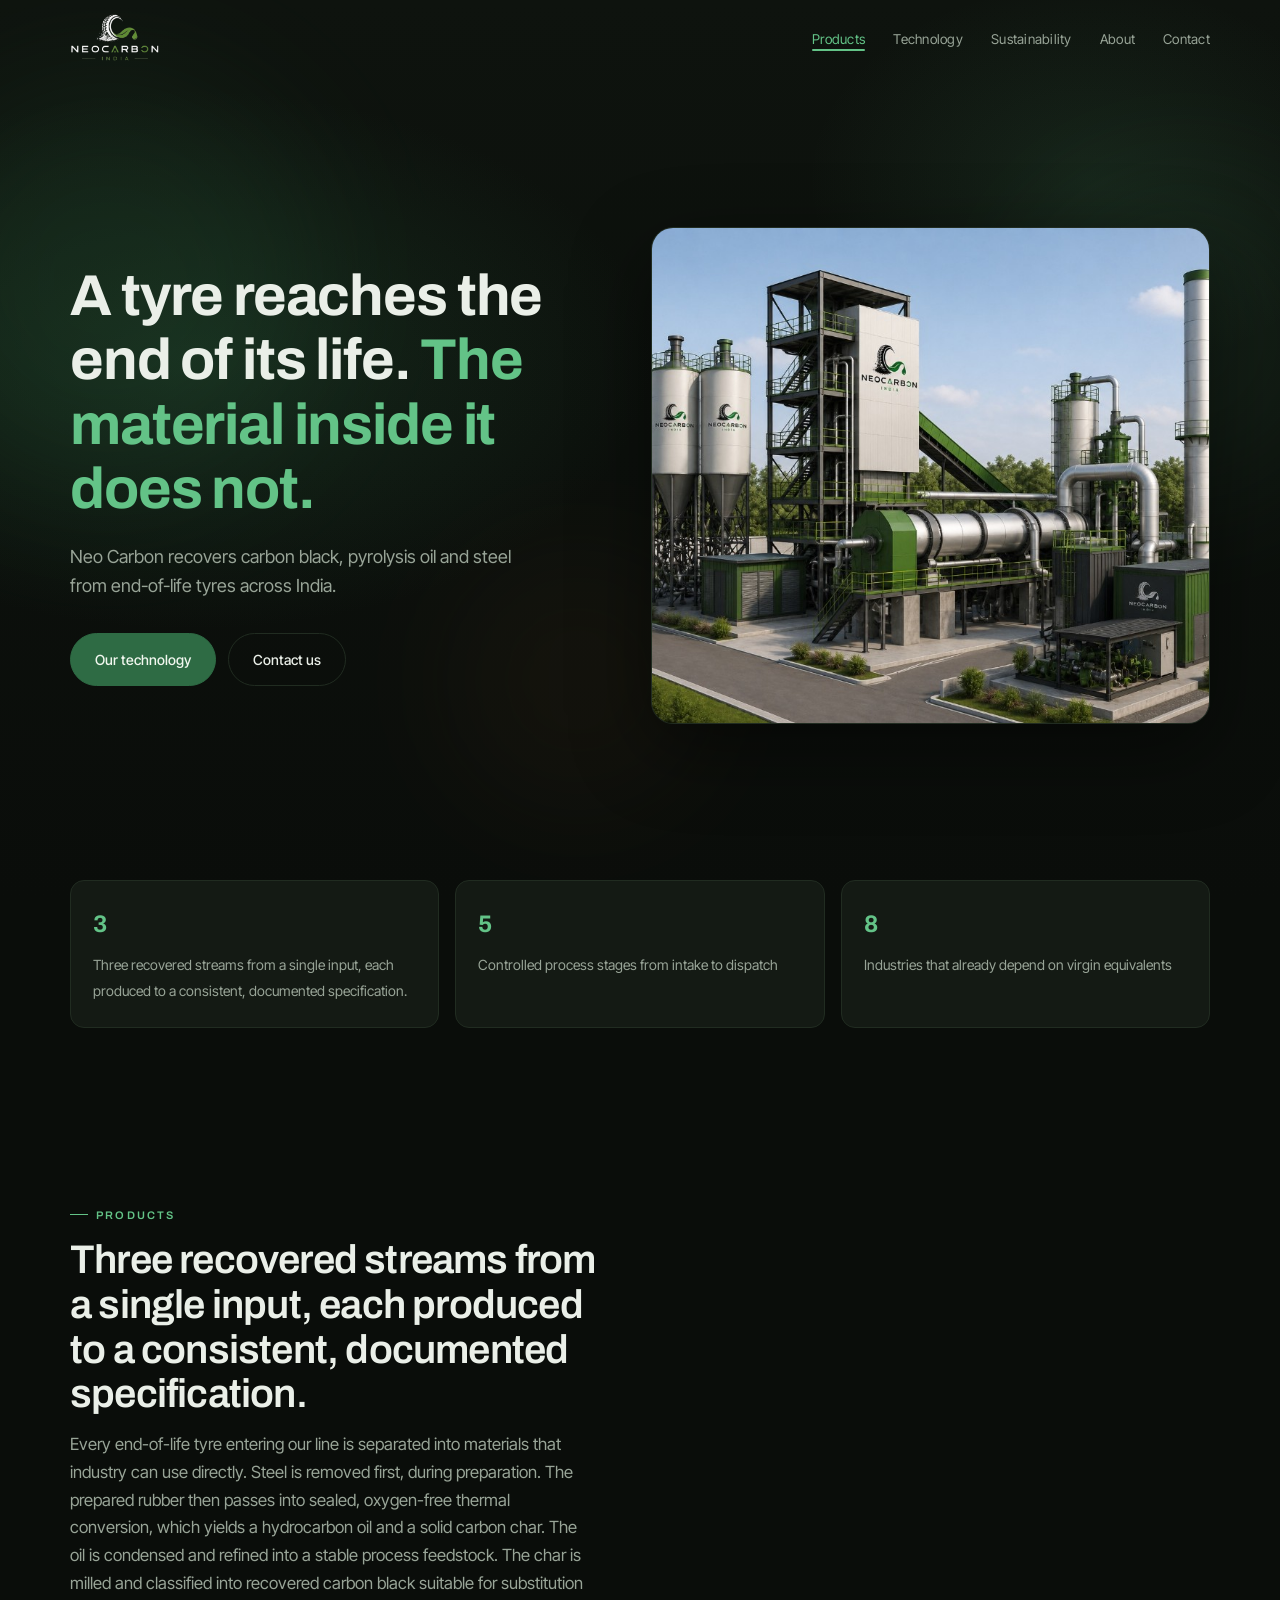
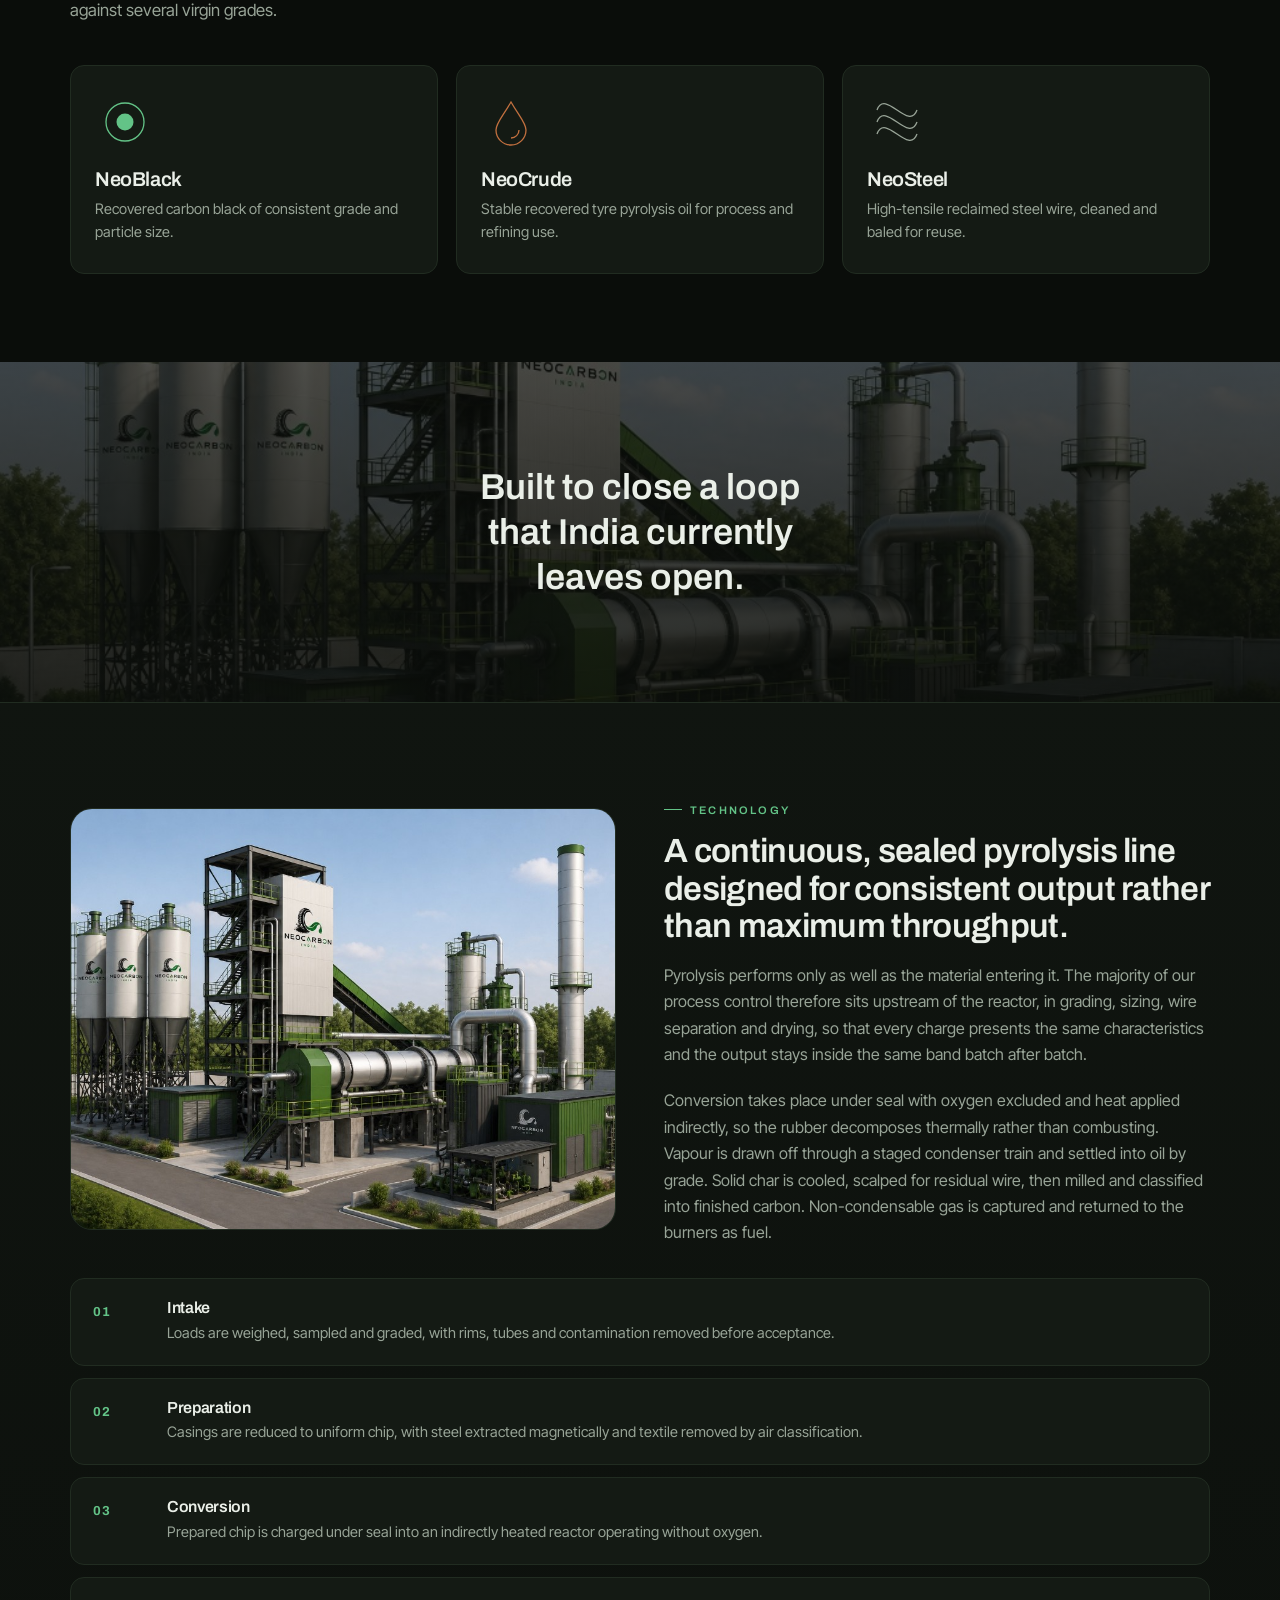
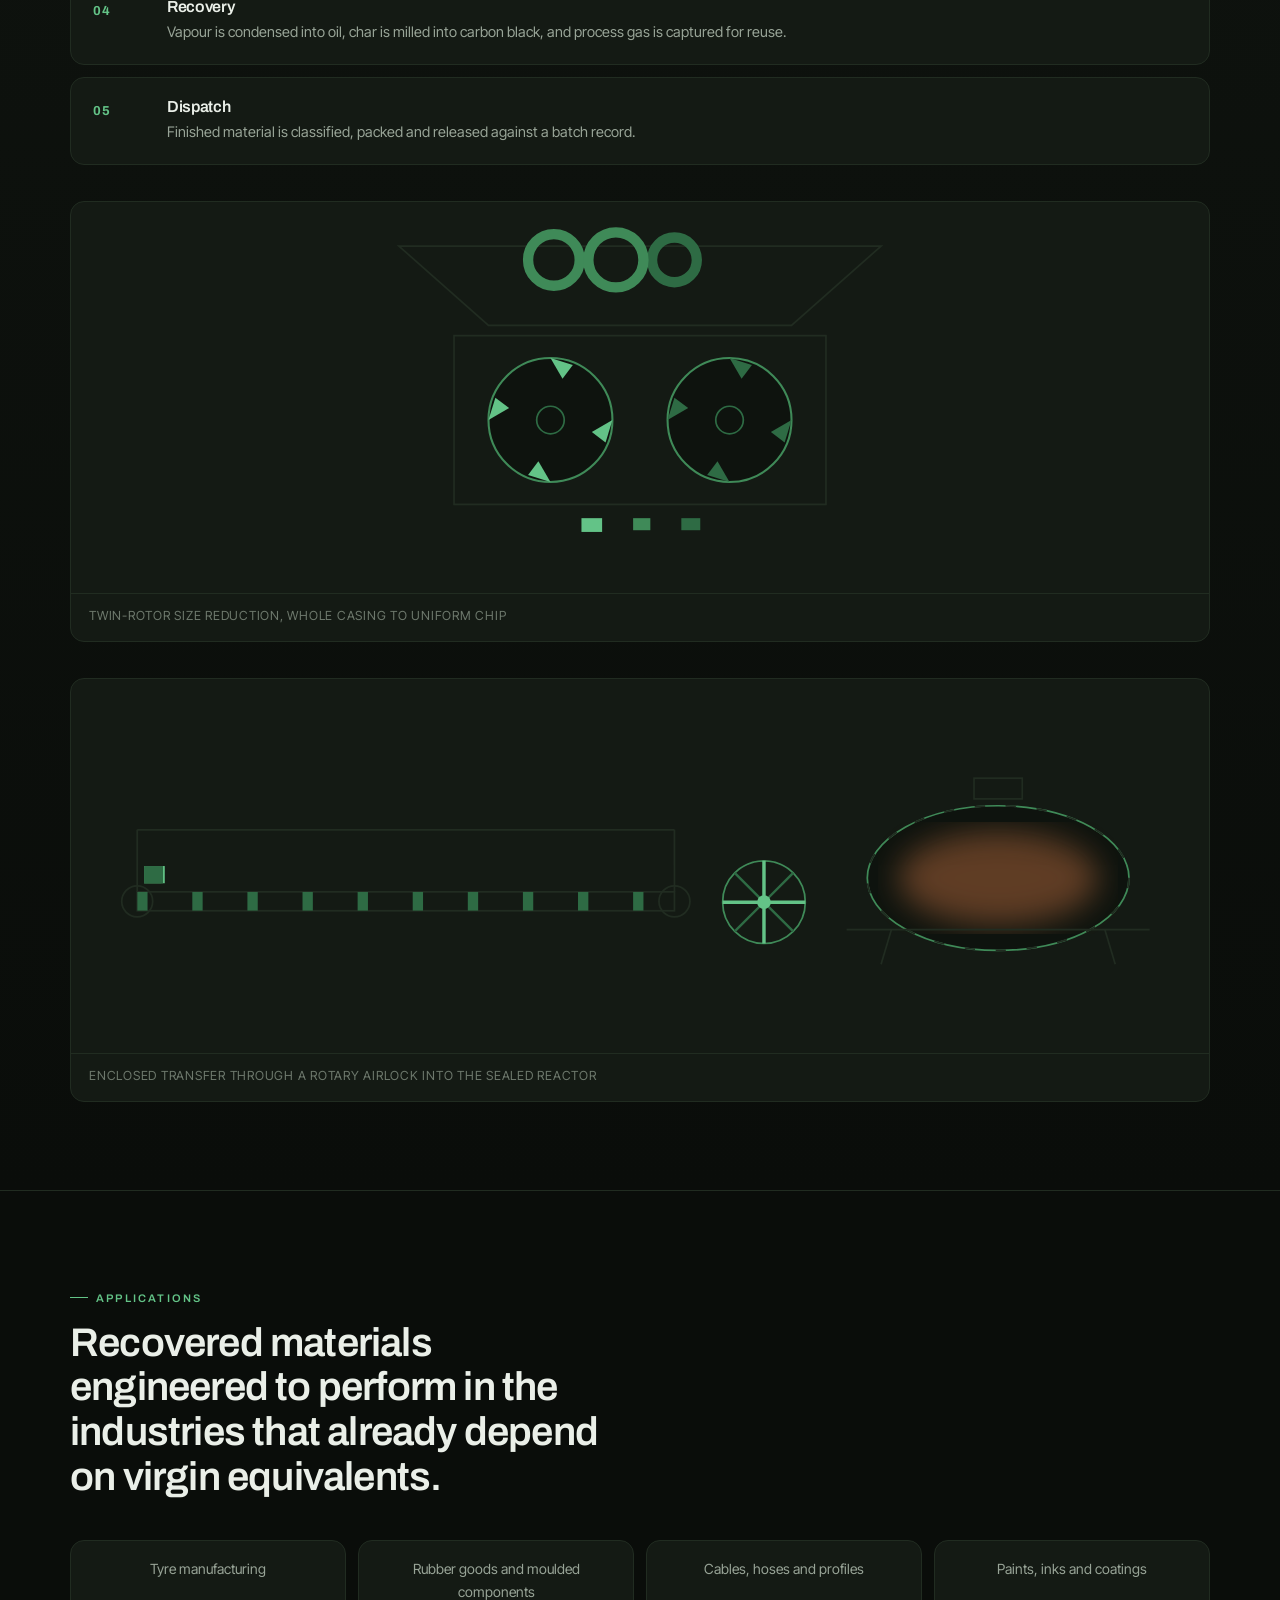
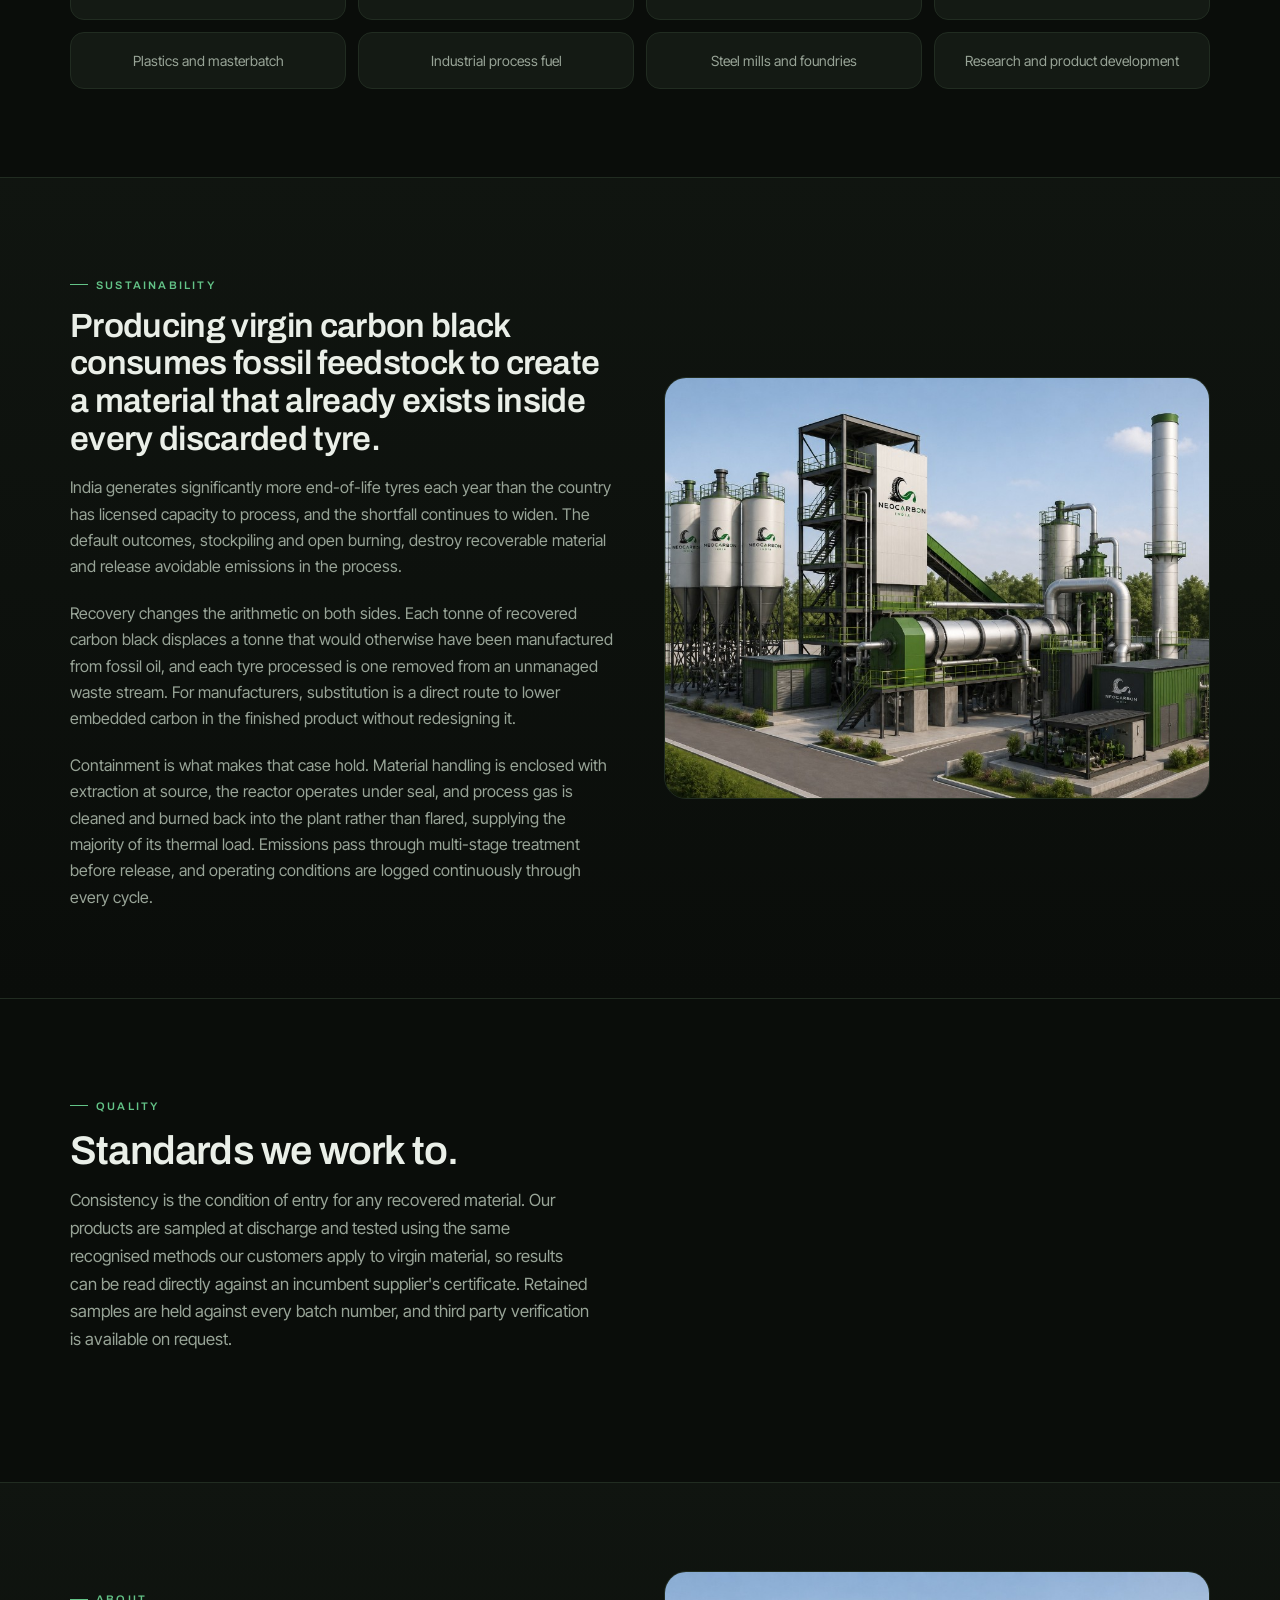
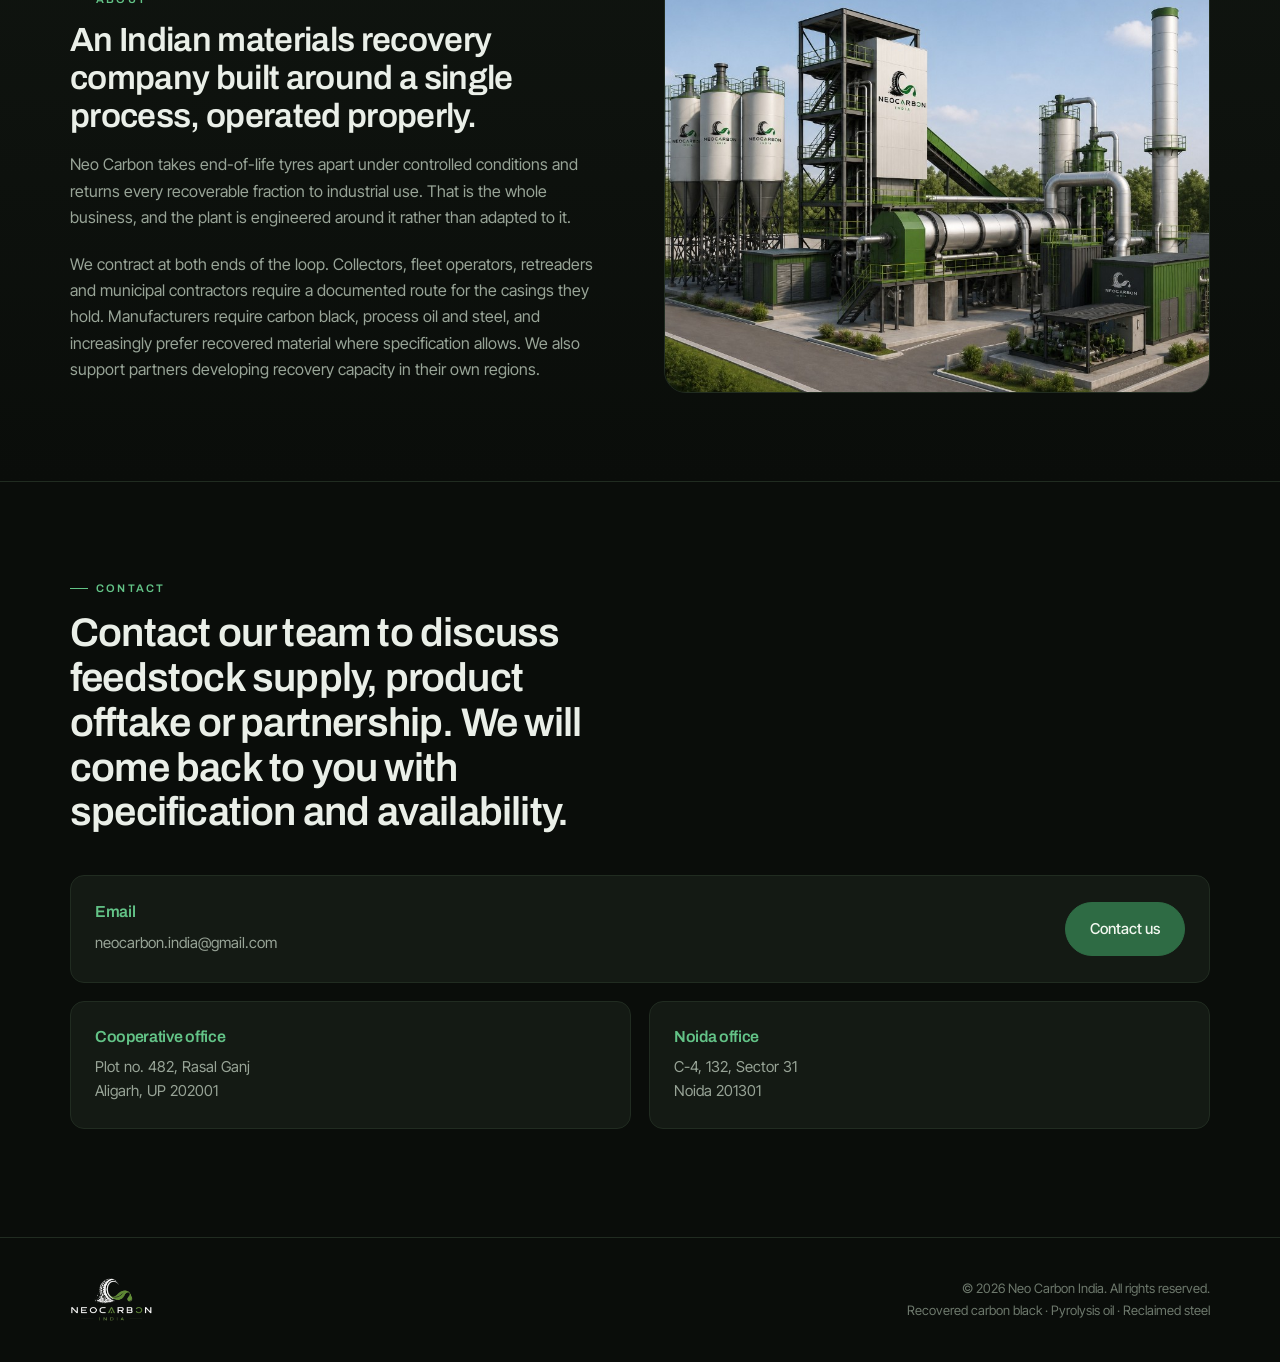
==== index.html @ 0cbeae30 "content change" ====
<!DOCTYPE html>
<html lang="en">
  <head>
    <meta charset="UTF-8" />
    <meta name="viewport" content="width=device-width, initial-scale=1.0" />
    <title>Neo Carbon | Recovered carbon black and tyre pyrolysis oil</title>
    <meta
      name="description"
      content="Neo Carbon converts end-of-life tyres into recovered carbon black, pyrolysis oil and reclaimed steel through a sealed, continuous pyrolysis process in India."
    />
    <meta
      name="keywords"
      content="Neo Carbon India, recovered carbon black, tyre pyrolysis oil, reclaimed steel, end-of-life tyres, pyrolysis plant India, NeoBlack, NeoCrude, NeoSteel"
    />
    <meta name="author" content="Neo Carbon India" />
    <meta name="robots" content="index, follow" />
    <meta name="theme-color" content="#0a0d0a" />
    <link rel="canonical" href="https://neocarbonindia.com/" />

    <!-- Open Graph -->
    <meta property="og:type" content="website" />
    <meta property="og:site_name" content="Neo Carbon India" />
    <meta property="og:title" content="Neo Carbon | Recovered carbon black and tyre pyrolysis oil" />
    <meta
      property="og:description"
      content="Neo Carbon converts end-of-life tyres into recovered carbon black, pyrolysis oil and reclaimed steel through a sealed, continuous pyrolysis process in India."
    />
    <meta property="og:url" content="https://neocarbonindia.com/" />
    <meta property="og:image" content="https://neocarbonindia.com/images/plant.jpg" />
    <meta property="og:image:alt" content="Neo Carbon India pyrolysis recovery facility" />
    <meta property="og:locale" content="en_IN" />

    <!-- Twitter Card -->
    <meta name="twitter:card" content="summary_large_image" />
    <meta name="twitter:title" content="Neo Carbon | Recovered carbon black and tyre pyrolysis oil" />
    <meta
      name="twitter:description"
      content="Neo Carbon converts end-of-life tyres into recovered carbon black, pyrolysis oil and reclaimed steel through a sealed, continuous pyrolysis process in India."
    />
    <meta name="twitter:image" content="https://neocarbonindia.com/images/plant.jpg" />

    <link rel="icon" href="logo.png" type="image/png" />
    <link rel="apple-touch-icon" href="logo.png" />
    <link rel="preconnect" href="https://fonts.googleapis.com" />
    <link rel="preconnect" href="https://fonts.gstatic.com" crossorigin />
    <link
      href="https://fonts.googleapis.com/css2?family=Archivo:wght@500;600;700&family=Inter+Tight:wght@400;500&display=swap"
      rel="stylesheet"
    />
    <link rel="stylesheet" href="styles.css" />

    <script type="application/ld+json">
      {
        "@context": "https://schema.org",
        "@type": "Organization",
        "name": "Neo Carbon India",
        "url": "https://neocarbonindia.com/",
        "logo": "https://neocarbonindia.com/logo.png",
        "description": "Neo Carbon converts end-of-life tyres into recovered carbon black, pyrolysis oil and reclaimed steel through a sealed, continuous pyrolysis process in India.",
        "email": "neocarbon.india@gmail.com",
        "address": [
          {
            "@type": "PostalAddress",
            "streetAddress": "Plot no. 482, Rasal Ganj",
            "addressLocality": "Aligarh",
            "addressRegion": "UP",
            "postalCode": "202001",
            "addressCountry": "IN"
          },
          {
            "@type": "PostalAddress",
            "streetAddress": "C-4, 132, Sector 31",
            "addressLocality": "Noida",
            "addressRegion": "UP",
            "postalCode": "201301",
            "addressCountry": "IN"
          }
        ],
        "sameAs": []
      }
    </script>
  </head>
  <body>
    <div id="page-loader" class="page-loader" aria-live="polite" aria-label="Loading">
      <div class="loader-inner">
        <img class="loader-logo" src="logo.png" alt="Neo Carbon India" width="200" height="116" />
        <div class="loader-bar" role="progressbar" aria-valuemin="0" aria-valuemax="100" aria-valuenow="0">
          <span class="loader-fill"></span>
        </div>
        <p class="loader-text">Recovering what matters</p>
      </div>
    </div>

    <div class="scroll-progress" aria-hidden="true">
      <span class="scroll-progress-bar"></span>
    </div>

    <header class="site-header">
      <div class="wrap nav">
        <a href="#top" class="brand">
          <img class="brand-logo" src="logo.png" alt="Neo Carbon India" />
        </a>
        <button class="menu-toggle" type="button" aria-expanded="false" aria-label="Open menu">
          <span></span>
        </button>
        <ul class="nav-links">
          <li><a href="#products">Products</a></li>
          <li><a href="#technology">Technology</a></li>
          <li><a href="#sustainability">Sustainability</a></li>
          <li><a href="#about">About</a></li>
          <li><a href="#contact">Contact</a></li>
        </ul>
      </div>
    </header>

    <main id="top">
      <section class="hero">
        <div class="hero-bg" aria-hidden="true">
          <span class="orb orb-a"></span>
          <span class="orb orb-b"></span>
          <span class="orb orb-c"></span>
        </div>
        <div class="wrap hero-grid">
          <div class="hero-copy">
            <h1 class="anim-in anim-d1">A tyre reaches the end of its life. <span>The material inside it does not.</span></h1>
            <p class="anim-in anim-d2">
              Neo Carbon recovers carbon black, pyrolysis oil and steel from end-of-life tyres across India.
            </p>
            <div class="btns anim-in anim-d3">
              <a href="#technology" class="btn fill">Our technology</a>
              <a href="#contact" class="btn">Contact us</a>
            </div>
          </div>
          <div class="hero-visual anim-in anim-d4" id="hero-visual">
            <div class="hero-frame">
              <img
                class="hero-img"
                src="images/plant.jpg"
                alt="Neo Carbon India pyrolysis plant facility"
                width="720"
                height="495"
              />
            </div>
          </div>
        </div>
      </section>

      <div class="stats">
        <div class="wrap stats-grid stagger-group reveal">
          <div class="stat">
            <strong data-count="3">0</strong>
            <span>Three recovered streams from a single input, each produced to a consistent, documented specification.</span>
          </div>
          <div class="stat">
            <strong data-count="5">0</strong>
            <span>Controlled process stages from intake to dispatch</span>
          </div>
          <div class="stat">
            <strong data-count="8">0</strong>
            <span>Industries that already depend on virgin equivalents</span>
          </div>
        </div>
      </div>

      <section id="products">
        <div class="wrap reveal">
          <div class="section-head">
            <div class="label">Products</div>
            <h2>Three recovered streams from a single input, each produced to a consistent, documented specification.</h2>
            <p>Every end-of-life tyre entering our line is separated into materials that industry can use directly. Steel is removed first, during preparation. The prepared rubber then passes into sealed, oxygen-free thermal conversion, which yields a hydrocarbon oil and a solid carbon char. The oil is condensed and refined into a stable process feedstock. The char is milled and classified into recovered carbon black suitable for substitution against several virgin grades.</p>
          </div>
          <div class="product-grid stagger-group">
            <article class="product-card">
              <svg class="product-svg" viewBox="0 0 60 56" fill="none" aria-hidden="true">
                <circle cx="30" cy="28" r="19" stroke="#63C387" stroke-width="1.3" />
                <circle cx="30" cy="28" r="8.5" fill="#63C387" />
              </svg>
              <h3>NeoBlack</h3>
              <p>Recovered carbon black of consistent grade and particle size.</p>
            </article>
            <article class="product-card">
              <svg class="product-svg" viewBox="0 0 60 56" fill="none" aria-hidden="true">
                <path d="M30 8c8 14 15 21 15 28a15 15 0 0 1-30 0c0-7 7-14 15-28z" stroke="#C2703F" stroke-width="1.3" />
                <path d="M30 44a8 8 0 0 0 8-8" stroke="#C2703F" stroke-width="1.3" />
              </svg>
              <h3>NeoCrude</h3>
              <p>Stable recovered tyre pyrolysis oil for process and refining use.</p>
            </article>
            <article class="product-card">
              <svg class="product-svg" viewBox="0 0 60 56" fill="none" aria-hidden="true">
                <path d="M10 40c8-22 32 22 40 0" stroke="#98A497" stroke-width="1.3" />
                <path d="M10 28c8-22 32 22 40 0" stroke="#98A497" stroke-width="1.3" />
                <path d="M10 16c8-22 32 22 40 0" stroke="#98A497" stroke-width="1.3" />
              </svg>
              <h3>NeoSteel</h3>
              <p>High-tensile reclaimed steel wire, cleaned and baled for reuse.</p>
            </article>
          </div>
        </div>
      </section>

      <div class="statement-banner reveal-scale">
        <img src="images/plant.jpg" alt="" aria-hidden="true" class="statement-img" />
        <p>Built to close a loop that India currently leaves open.</p>
      </div>

      <section id="technology" class="alt">
        <div class="wrap">
          <div class="split reveal reveal-left">
            <div class="split-media img-zoom">
              <img src="images/plant.jpg" alt="Neo Carbon pyrolysis plant with silos and reactor" width="560" height="420" />
            </div>
            <div class="split-body">
              <div class="label">Technology</div>
              <h2>A continuous, sealed pyrolysis line designed for consistent output rather than maximum throughput.</h2>
              <p>Pyrolysis performs only as well as the material entering it. The majority of our process control therefore sits upstream of the reactor, in grading, sizing, wire separation and drying, so that every charge presents the same characteristics and the output stays inside the same band batch after batch.</p>
              <p>Conversion takes place under seal with oxygen excluded and heat applied indirectly, so the rubber decomposes thermally rather than combusting. Vapour is drawn off through a staged condenser train and settled into oil by grade. Solid char is cooled, scalped for residual wire, then milled and classified into finished carbon. Non-condensable gas is captured and returned to the burners as fuel.</p>
            </div>
          </div>

          <div class="process-list stagger-group reveal">
            <div class="process-item"><b>01</b><div><h3>Intake</h3><p>Loads are weighed, sampled and graded, with rims, tubes and contamination removed before acceptance.</p></div></div>
            <div class="process-item"><b>02</b><div><h3>Preparation</h3><p>Casings are reduced to uniform chip, with steel extracted magnetically and textile removed by air classification.</p></div></div>
            <div class="process-item"><b>03</b><div><h3>Conversion</h3><p>Prepared chip is charged under seal into an indirectly heated reactor operating without oxygen.</p></div></div>
            <div class="process-item"><b>04</b><div><h3>Recovery</h3><p>Vapour is condensed into oil, char is milled into carbon black, and process gas is captured for reuse.</p></div></div>
            <div class="process-item"><b>05</b><div><h3>Dispatch</h3><p>Finished material is classified, packed and released against a batch record.</p></div></div>
          </div>

          <figure class="reveal">
            <div class="in">
              <svg viewBox="0 0 640 210" xmlns="http://www.w3.org/2000/svg" role="img" aria-label="Whole tyres entering a twin-rotor shredder and leaving as uniform chips">
                <path d="M180 14h280l-52 46H232z" fill="none" stroke="#212C21" />
                <g transform="translate(0,22)">
                  <circle class="fall" cx="270" cy="0" r="15" fill="none" stroke="#3F8A58" stroke-width="6" />
                  <circle class="fall a2" cx="340" cy="0" r="13" fill="none" stroke="#2E6B44" stroke-width="6" />
                  <circle class="fall a3" cx="306" cy="0" r="16" fill="none" stroke="#3F8A58" stroke-width="6" />
                </g>
                <rect x="212" y="66" width="216" height="98" fill="none" stroke="#212C21" />
                <g transform="translate(268,115)">
                  <g class="spin">
                    <circle r="36" fill="#0E130E" stroke="#3F8A58" stroke-width="1.2" />
                    <path d="M0-36 13-32 7-24z" fill="#63C387" /><path d="M36 0 32 13 24 7z" fill="#63C387" />
                    <path d="M0 36-13 32-7 24z" fill="#63C387" /><path d="M-36 0-32-13-24-7z" fill="#63C387" />
                    <circle r="8" fill="none" stroke="#2E6B44" />
                  </g>
                </g>
                <g transform="translate(372,115)">
                  <g class="spin rev">
                    <circle r="36" fill="#0E130E" stroke="#3F8A58" stroke-width="1.2" />
                    <path d="M0-36 13-32 7-24z" fill="#2E6B44" /><path d="M36 0 32 13 24 7z" fill="#2E6B44" />
                    <path d="M0 36-13 32-7 24z" fill="#2E6B44" /><path d="M-36 0-32-13-24-7z" fill="#2E6B44" />
                    <circle r="8" fill="none" stroke="#2E6B44" />
                  </g>
                </g>
                <g transform="translate(0,172)">
                  <rect class="fall" x="286" y="0" width="12" height="8" fill="#63C387" />
                  <rect class="fall a2" x="316" y="0" width="10" height="7" fill="#3F8A58" />
                  <rect class="fall a3" x="344" y="0" width="11" height="7" fill="#2E6B44" />
                </g>
              </svg>
            </div>
            <figcaption>Twin-rotor size reduction, whole casing to uniform chip</figcaption>
          </figure>

          <figure class="reveal">
            <div class="in">
              <svg viewBox="0 0 640 200" xmlns="http://www.w3.org/2000/svg" role="img" aria-label="Enclosed conveyor carrying chip into a sealed heated reactor">
                <g transform="translate(28,112)">
                  <path d="M0-36h312M0-36v36M312-36v36" stroke="#212C21" />
                  <rect x="0" y="0" width="312" height="11" fill="#141A14" stroke="#212C21" />
                  <clipPath id="bc"><rect x="0" y="0" width="312" height="11" /></clipPath>
                  <g clip-path="url(#bc)">
                    <g class="belt">
                      <rect x="-32" width="6" height="11" fill="#2E6B44" /><rect x="0" width="6" height="11" fill="#2E6B44" />
                      <rect x="32" width="6" height="11" fill="#2E6B44" /><rect x="64" width="6" height="11" fill="#2E6B44" />
                      <rect x="96" width="6" height="11" fill="#2E6B44" /><rect x="128" width="6" height="11" fill="#2E6B44" />
                      <rect x="160" width="6" height="11" fill="#2E6B44" /><rect x="192" width="6" height="11" fill="#2E6B44" />
                      <rect x="224" width="6" height="11" fill="#2E6B44" /><rect x="256" width="6" height="11" fill="#2E6B44" />
                      <rect x="288" width="6" height="11" fill="#2E6B44" /><rect x="320" width="6" height="11" fill="#2E6B44" />
                    </g>
                  </g>
                  <g class="ride"><rect x="4" y="-15" width="12" height="10" fill="#63C387" /></g>
                  <g class="ride" style="animation-delay: 1.1s"><rect x="4" y="-14" width="10" height="9" fill="#3F8A58" /></g>
                  <g class="ride" style="animation-delay: 2.2s"><rect x="4" y="-15" width="11" height="10" fill="#2E6B44" /></g>
                  <circle cy="5.5" r="9" fill="none" stroke="#212C21" />
                  <circle cx="312" cy="5.5" r="9" fill="none" stroke="#212C21" />
                </g>
                <g transform="translate(392,118)">
                  <circle r="24" fill="#141A14" stroke="#3F8A58" />
                  <g class="spin slow">
                    <path d="M0-24V24M-24 0H24" stroke="#63C387" stroke-width="2" />
                    <path d="M-17-17 17 17M17-17-17 17" stroke="#2E6B44" stroke-width="1.4" />
                  </g>
                  <circle r="4" fill="#63C387" />
                </g>
                <g transform="translate(528,104)">
                  <rect x="-14" y="-58" width="28" height="12" fill="none" stroke="#212C21" />
                  <ellipse rx="76" ry="42" fill="#0E130E" stroke="#3F8A58" />
                  <ellipse class="heat" rx="58" ry="27" fill="#C2703F" opacity=".45" filter="url(#sf)" />
                  <defs><filter id="sf"><feGaussianBlur stdDeviation="9" /></filter></defs>
                  <g class="spin slow"><ellipse rx="76" ry="42" fill="none" stroke="#212C21" stroke-dasharray="6 12" /></g>
                  <path d="M-88 30h176M-62 30-68 50M62 30 68 50" stroke="#212C21" />
                </g>
              </svg>
            </div>
            <figcaption>Enclosed transfer through a rotary airlock into the sealed reactor</figcaption>
          </figure>
        </div>
      </section>

      <section id="applications">
        <div class="wrap reveal">
          <div class="section-head">
            <div class="label">Applications</div>
            <h2>Recovered materials engineered to perform in the industries that already depend on virgin equivalents.</h2>
          </div>
          <div class="app-grid stagger-group">
            <div class="app-pill">Tyre manufacturing</div>
            <div class="app-pill">Rubber goods and moulded components</div>
            <div class="app-pill">Cables, hoses and profiles</div>
            <div class="app-pill">Paints, inks and coatings</div>
            <div class="app-pill">Plastics and masterbatch</div>
            <div class="app-pill">Industrial process fuel</div>
            <div class="app-pill">Steel mills and foundries</div>
            <div class="app-pill">Research and product development</div>
          </div>
        </div>
      </section>

      <section id="sustainability" class="alt">
        <div class="wrap">
          <div class="split reverse reveal reveal-right">
            <div class="split-media img-zoom">
              <img src="images/plant.jpg" alt="Neo Carbon sustainable tyre recovery facility" width="560" height="420" />
            </div>
            <div class="split-body">
              <div class="label">Sustainability</div>
              <h2>Producing virgin carbon black consumes fossil feedstock to create a material that already exists inside every discarded tyre.</h2>
              <p>India generates significantly more end-of-life tyres each year than the country has licensed capacity to process, and the shortfall continues to widen. The default outcomes, stockpiling and open burning, destroy recoverable material and release avoidable emissions in the process.</p>
              <p>Recovery changes the arithmetic on both sides. Each tonne of recovered carbon black displaces a tonne that would otherwise have been manufactured from fossil oil, and each tyre processed is one removed from an unmanaged waste stream. For manufacturers, substitution is a direct route to lower embedded carbon in the finished product without redesigning it.</p>
              <p>Containment is what makes that case hold. Material handling is enclosed with extraction at source, the reactor operates under seal, and process gas is cleaned and burned back into the plant rather than flared, supplying the majority of its thermal load. Emissions pass through multi-stage treatment before release, and operating conditions are logged continuously through every cycle.</p>
            </div>
          </div>
        </div>
      </section>

      <section id="quality">
        <div class="wrap reveal">
          <div class="section-head">
            <div class="label">Quality</div>
            <h2>Standards we work to.</h2>
            <p>Consistency is the condition of entry for any recovered material. Our products are sampled at discharge and tested using the same recognised methods our customers apply to virgin material, so results can be read directly against an incumbent supplier's certificate. Retained samples are held against every batch number, and third party verification is available on request.</p>
          </div>
        </div>
      </section>

      <section id="about" class="alt">
        <div class="wrap">
          <div class="split reveal reveal-right">
            <div class="split-body">
              <div class="label">About</div>
              <h2>An Indian materials recovery company built around a single process, operated properly.</h2>
              <p>Neo Carbon takes end-of-life tyres apart under controlled conditions and returns every recoverable fraction to industrial use. That is the whole business, and the plant is engineered around it rather than adapted to it.</p>
              <p>We contract at both ends of the loop. Collectors, fleet operators, retreaders and municipal contractors require a documented route for the casings they hold. Manufacturers require carbon black, process oil and steel, and increasingly prefer recovered material where specification allows. We also support partners developing recovery capacity in their own regions.</p>
            </div>
            <div class="split-media img-zoom">
              <img src="images/plant.jpg" alt="Neo Carbon India plant exterior" width="560" height="420" />
            </div>
          </div>
        </div>
      </section>

      <section id="contact">
        <div class="wrap reveal">
          <div class="section-head">
            <div class="label">Contact</div>
            <h2>Contact our team to discuss feedstock supply, product offtake or partnership. We will come back to you with specification and availability.</h2>
          </div>
          <div class="contact-grid stagger-group">
            <div class="contact-card wide">
              <div>
                <h3>Email</h3>
                <p><a href="mailto:neocarbon.india@gmail.com">neocarbon.india@gmail.com</a></p>
              </div>
              <a href="mailto:neocarbon.india@gmail.com" class="btn fill">Contact us</a>
            </div>
            <div class="contact-card">
              <h3>Cooperative office</h3>
              <p>Plot no. 482, Rasal Ganj<br />Aligarh, UP 202001</p>
            </div>
            <div class="contact-card">
              <h3>Noida office</h3>
              <p>C-4, 132, Sector 31<br />Noida 201301</p>
            </div>
          </div>
        </div>
      </section>
    </main>

    <footer class="site-footer">
      <div class="wrap foot">
        <div class="foot-brand">
          <img src="logo.png" alt="Neo Carbon India" width="150" height="87" />
        </div>
        <div class="foot-meta">
          <div>&copy; 2026 Neo Carbon India. All rights reserved.</div>
          <div>Recovered carbon black · Pyrolysis oil · Reclaimed steel</div>
        </div>
      </div>
    </footer>

    <button class="back-to-top" type="button" aria-label="Back to top" hidden>
      <svg width="18" height="18" viewBox="0 0 24 24" fill="none" aria-hidden="true">
        <path d="M12 19V5M12 5l-6 6M12 5l6 6" stroke="currentColor" stroke-width="2" stroke-linecap="round" stroke-linejoin="round" />
      </svg>
    </button>

    <script src="script.js"></script>
  </body>
</html>
---- styles.css ----
:root {
  --black: #0a0d0a;
  --base: #0e130e;
  --panel: #141a14;
  --panel-2: #1a221a;
  --line: #212c21;
  --paper: #eaefe8;
  --dim: #98a497;
  --dim-2: #6d786c;
  --green: #2e6b44;
  --green-mid: #3f8a58;
  --green-lt: #63c387;
  --ember: #c2703f;
  --display: "Archivo", sans-serif;
  --body: "Inter Tight", sans-serif;
  --wrap: min(1140px, calc(100% - 48px));
  --radius: 14px;
  --radius-lg: 22px;
}

*,
*::before,
*::after {
  box-sizing: border-box;
  margin: 0;
  padding: 0;
}

html {
  scroll-behavior: smooth;
}

body {
  background: var(--black);
  color: var(--paper);
  font-family: var(--body);
  font-size: 16px;
  line-height: 1.65;
  -webkit-font-smoothing: antialiased;
}

body.is-loading {
  overflow: hidden;
}

/* page loader */
.page-loader {
  position: fixed;
  inset: 0;
  z-index: 200;
  display: grid;
  place-items: center;
  background: var(--black);
  transition: opacity 0.55s ease, visibility 0.55s ease;
}

.page-loader.is-hidden {
  opacity: 0;
  visibility: hidden;
  pointer-events: none;
}

.page-loader.is-skip {
  display: none;
}

.loader-inner {
  text-align: center;
  width: min(280px, 80vw);
}

.loader-logo {
  height: 56px;
  width: auto;
  margin: 0 auto 28px;
  object-fit: contain;
  animation: loader-pulse 1.6s ease-in-out infinite;
}

.loader-bar {
  height: 3px;
  background: var(--line);
  border-radius: 999px;
  overflow: hidden;
  margin-bottom: 14px;
}

.loader-fill {
  display: block;
  height: 100%;
  width: 0%;
  background: linear-gradient(90deg, var(--green), var(--green-lt));
  border-radius: inherit;
  transition: width 0.15s ease;
}

.loader-text {
  font-family: var(--display);
  font-size: 12px;
  letter-spacing: 0.18em;
  text-transform: uppercase;
  color: var(--dim-2);
}

@keyframes loader-pulse {
  0%,
  100% {
    opacity: 0.75;
    transform: scale(0.98);
  }
  50% {
    opacity: 1;
    transform: scale(1);
  }
}

/* scroll progress */
.scroll-progress {
  position: fixed;
  top: 0;
  left: 0;
  right: 0;
  height: 3px;
  z-index: 110;
  background: transparent;
  pointer-events: none;
}

.scroll-progress-bar {
  display: block;
  height: 100%;
  width: 0%;
  background: linear-gradient(90deg, var(--green), var(--green-lt));
  box-shadow: 0 0 12px rgba(99, 195, 135, 0.45);
  transition: width 0.08s linear;
}

/* back to top */
.back-to-top {
  position: fixed;
  right: 24px;
  bottom: 24px;
  z-index: 90;
  width: 46px;
  height: 46px;
  border-radius: 50%;
  border: 1px solid var(--line);
  background: rgba(10, 13, 10, 0.92);
  backdrop-filter: blur(8px);
  color: var(--green-lt);
  cursor: pointer;
  display: grid;
  place-items: center;
  opacity: 0;
  visibility: hidden;
  transform: translateY(12px);
  transition: opacity 0.25s ease, visibility 0.25s ease, transform 0.25s ease, border-color 0.2s, background 0.2s;
}

.back-to-top.is-visible {
  opacity: 1;
  visibility: visible;
  transform: translateY(0);
}

.back-to-top:hover {
  border-color: var(--green-lt);
  background: var(--green);
  color: #f1f7ef;
}

.back-to-top[hidden] {
  display: grid;
}

@media (max-width: 600px) {
  .back-to-top {
    right: 16px;
    bottom: 16px;
    width: 42px;
    height: 42px;
  }
}

img,
svg {
  display: block;
  max-width: 100%;
}

a {
  color: inherit;
  text-decoration: none;
}

ul {
  list-style: none;
}

:focus-visible {
  outline: 2px solid var(--green-lt);
  outline-offset: 3px;
}

.wrap {
  width: var(--wrap);
  margin: 0 auto;
}

h1,
h2,
h3 {
  font-family: var(--display);
  font-weight: 600;
  letter-spacing: -0.02em;
  line-height: 1.12;
}

p {
  color: var(--dim);
}

p + p {
  margin-top: 16px;
}

.label {
  display: inline-flex;
  align-items: center;
  gap: 8px;
  font-family: var(--display);
  font-size: 11px;
  font-weight: 600;
  letter-spacing: 0.2em;
  text-transform: uppercase;
  color: var(--green-lt);
  margin-bottom: 14px;
}

.label::before {
  content: "";
  width: 18px;
  height: 1px;
  background: var(--green-lt);
}

.section-head {
  max-width: 34rem;
  margin-bottom: 40px;
}

.section-head h2 {
  font-size: clamp(1.75rem, 3.5vw, 2.5rem);
  margin-bottom: 14px;
}

.section-head p {
  font-size: 1.05rem;
  max-width: 52ch;
}

.sub {
  font-family: var(--display);
  font-size: clamp(1.35rem, 2.5vw, 1.8rem);
  font-weight: 600;
  color: var(--paper);
  line-height: 1.3;
  margin-bottom: 28px;
  max-width: 30ch;
}

.sub.wide {
  max-width: 38ch;
}

section p {
  margin-bottom: 20px;
}

section p:last-child {
  margin-bottom: 0;
}

.cols {
  columns: 2;
  column-gap: 40px;
}

.cols li {
  padding: 11px 0;
  border-top: 1px solid var(--line);
  font-size: 15.5px;
  color: var(--dim);
  break-inside: avoid;
}

@media (max-width: 620px) {
  .cols {
    columns: 1;
  }
}

.tiles {
  display: grid;
  grid-template-columns: repeat(3, 1fr);
  gap: 20px;
  margin-top: 36px;
}

.tile {
  border: 1px solid var(--line);
  background: var(--panel);
  padding: 26px 24px 28px;
  border-radius: var(--radius);
  transition: transform 0.35s ease, border-color 0.35s ease, box-shadow 0.35s ease;
}

.tile:hover {
  transform: translateY(-6px);
  border-color: rgba(99, 195, 135, 0.35);
  box-shadow: 0 16px 48px rgba(0, 0, 0, 0.3);
}

.tile svg {
  height: 56px;
  margin-bottom: 20px;
}

.tile h3 {
  font-size: 19px;
  margin-bottom: 8px;
}

.tile p {
  font-size: 14.5px;
  line-height: 1.6;
}

@media (max-width: 820px) {
  .tiles {
    grid-template-columns: 1fr;
  }
}

.steps {
  margin-top: 36px;
  list-style: none;
}

.steps li {
  display: grid;
  grid-template-columns: 52px 1fr;
  gap: 18px;
  padding: 20px 0;
  border-top: 1px solid var(--line);
}

.steps li:last-child {
  border-bottom: 1px solid var(--line);
}

.steps b {
  font-family: var(--display);
  font-size: 13px;
  color: var(--green-lt);
  letter-spacing: 0.1em;
  padding-top: 4px;
}

.steps h3 {
  font-size: 17px;
  margin-bottom: 5px;
}

.steps p {
  font-size: 15px;
  margin: 0;
}

@media (max-width: 560px) {
  .steps li {
    grid-template-columns: 1fr;
    gap: 6px;
  }
}

figure {
  border: 1px solid var(--line);
  background: var(--panel);
  margin: 36px 0 0;
  border-radius: var(--radius);
  overflow: hidden;
}

figure .in {
  padding: 20px 18px 10px;
}

figcaption {
  padding: 12px 18px 14px;
  border-top: 1px solid var(--line);
  font-size: 12.5px;
  letter-spacing: 0.06em;
  text-transform: uppercase;
  color: var(--dim-2);
}

.spin {
  transform-origin: center;
  animation: spin 2.6s linear infinite;
}

.spin.rev {
  animation-direction: reverse;
}

.spin.slow {
  animation-duration: 8s;
}

@keyframes spin {
  to {
    transform: rotate(360deg);
  }
}

.fall {
  animation: fall 2.8s ease-in infinite;
}

.a2 {
  animation-delay: 1s;
}

.a3 {
  animation-delay: 1.6s;
}

@keyframes fall {
  0% {
    transform: translateY(-6px);
    opacity: 0;
  }
  12% {
    opacity: 1;
  }
  86% {
    opacity: 1;
  }
  100% {
    transform: translateY(48px);
    opacity: 0;
  }
}

.belt {
  animation: belt 1.2s linear infinite;
}

@keyframes belt {
  to {
    transform: translateX(-32px);
  }
}

.ride {
  animation: ride 3.4s linear infinite;
}

@keyframes ride {
  0% {
    transform: translateX(0);
    opacity: 0;
  }
  8% {
    opacity: 1;
  }
  90% {
    opacity: 1;
  }
  100% {
    transform: translateX(298px);
    opacity: 0;
  }
}

.heat {
  animation: heat 2.6s ease-in-out infinite;
}

@keyframes heat {
  0%,
  100% {
    opacity: 0.3;
  }
  50% {
    opacity: 0.85;
  }
}

.details {
  margin-top: 26px;
}

.details div {
  display: flex;
  justify-content: space-between;
  gap: 20px;
  padding: 14px 0;
  border-top: 1px solid var(--line);
  font-size: 15px;
}

.details div:last-child {
  border-bottom: 1px solid var(--line);
}

.details span:first-child {
  color: var(--dim-2);
  flex-shrink: 0;
}

.details span:last-child {
  text-align: right;
  color: var(--dim);
}

@media (max-width: 600px) {
  .details div {
    flex-direction: column;
    gap: 4px;
  }

  .details span:last-child {
    text-align: left;
  }
}

/* header */
.site-header {
  position: fixed;
  inset: 0 0 auto;
  z-index: 100;
  transition: background 0.25s, border-color 0.25s, box-shadow 0.25s;
}

.site-header.is-scrolled {
  background: rgba(10, 13, 10, 0.94);
  backdrop-filter: blur(12px);
  border-bottom: 1px solid var(--line);
  box-shadow: 0 8px 32px rgba(0, 0, 0, 0.25);
}

.nav {
  display: flex;
  align-items: center;
  justify-content: space-between;
  height: 76px;
  gap: 20px;
}

.brand {
  display: flex;
  align-items: center;
  flex-shrink: 0;
}

.brand-logo {
  display: block;
  height: 48px;
  width: auto;
  object-fit: contain;
}

.nav-links {
  display: flex;
  gap: 28px;
}

.nav-links a {
  font-size: 13.5px;
  color: var(--dim);
  letter-spacing: 0.02em;
  transition: color 0.18s;
  position: relative;
  padding-bottom: 4px;
}

.nav-links a::after {
  content: "";
  position: absolute;
  left: 0;
  right: 0;
  bottom: 0;
  height: 2px;
  background: var(--green-lt);
  border-radius: 999px;
  transform: scaleX(0);
  transition: transform 0.2s ease;
}

.nav-links a:hover,
.nav-links a.is-active {
  color: var(--green-lt);
}

.nav-links a:hover::after,
.nav-links a.is-active::after {
  transform: scaleX(1);
}

.menu-toggle {
  display: none;
  background: none;
  border: 1px solid var(--line);
  color: var(--paper);
  width: 42px;
  height: 42px;
  cursor: pointer;
  padding: 0;
  align-items: center;
  justify-content: center;
  border-radius: 8px;
}

.menu-toggle span {
  display: block;
  width: 18px;
  height: 1.5px;
  background: currentColor;
  position: relative;
  transition: background 0.18s;
}

.menu-toggle span::before,
.menu-toggle span::after {
  content: "";
  position: absolute;
  left: 0;
  width: 100%;
  height: 1.5px;
  background: currentColor;
  transition: transform 0.2s, top 0.2s;
}

.menu-toggle span::before {
  top: -6px;
}

.menu-toggle span::after {
  top: 6px;
}

.menu-toggle[aria-expanded="true"] span {
  background: transparent;
}

.menu-toggle[aria-expanded="true"] span::before {
  top: 0;
  transform: rotate(45deg);
}

.menu-toggle[aria-expanded="true"] span::after {
  top: 0;
  transform: rotate(-45deg);
}

@media (max-width: 820px) {
  .menu-toggle {
    display: flex;
  }

  .nav-links {
    display: none;
    position: absolute;
    top: 76px;
    left: 0;
    right: 0;
    flex-direction: column;
    gap: 0;
    background: rgba(10, 13, 10, 0.98);
    border-bottom: 1px solid var(--line);
    padding: 8px 24px 20px;
  }

  .nav-links.is-open {
    display: flex;
  }

  .nav-links li {
    border-top: 1px solid var(--line);
  }

  .nav-links a {
    display: block;
    padding: 14px 0;
    font-size: 15px;
  }
}

/* buttons */
.btns {
  display: flex;
  gap: 12px;
  flex-wrap: wrap;
}

.btn {
  font-size: 14px;
  font-weight: 500;
  padding: 14px 24px;
  border: 1px solid var(--line);
  border-radius: 999px;
  display: inline-flex;
  align-items: center;
  justify-content: center;
  transition: transform 0.2s, border-color 0.2s, color 0.2s, background 0.2s, box-shadow 0.2s;
}

.btn:hover {
  border-color: var(--green-lt);
  color: var(--green-lt);
  transform: translateY(-2px);
}

.btn.fill {
  background: var(--green);
  border-color: var(--green);
  color: #f1f7ef;
  position: relative;
  overflow: hidden;
}

.btn.fill::after {
  content: "";
  position: absolute;
  inset: 0;
  background: linear-gradient(105deg, transparent 40%, rgba(255, 255, 255, 0.18) 50%, transparent 60%);
  transform: translateX(-120%);
  transition: transform 0.55s ease;
}

.btn.fill:hover::after {
  transform: translateX(120%);
}

.btn.fill:hover {
  background: var(--green-lt);
  border-color: var(--green-lt);
  color: #08130c;
  box-shadow: 0 8px 28px rgba(99, 195, 135, 0.25);
}

/* hero */
.hero {
  position: relative;
  min-height: 100vh;
  min-height: 100dvh;
  display: flex;
  align-items: center;
  padding: 110px 0 60px;
  overflow: hidden;
}

.hero-bg {
  position: absolute;
  inset: 0;
  z-index: 0;
  pointer-events: none;
  overflow: hidden;
}

.orb {
  position: absolute;
  border-radius: 50%;
  filter: blur(70px);
  opacity: 0.45;
  animation: orb-drift 16s ease-in-out infinite alternate;
}

.orb-a {
  width: 420px;
  height: 420px;
  top: 8%;
  left: -8%;
  background: rgba(46, 107, 68, 0.35);
}

.orb-b {
  width: 320px;
  height: 320px;
  top: 20%;
  right: -5%;
  background: rgba(99, 195, 135, 0.18);
  animation-delay: -4s;
  animation-duration: 20s;
}

.orb-c {
  width: 260px;
  height: 260px;
  bottom: 10%;
  left: 35%;
  background: rgba(194, 112, 63, 0.12);
  animation-delay: -8s;
  animation-duration: 18s;
}

@keyframes orb-drift {
  from {
    transform: translate(0, 0) scale(1);
  }
  to {
    transform: translate(28px, -22px) scale(1.1);
  }
}

.hero::before {
  content: "";
  position: absolute;
  inset: 0;
  background:
    radial-gradient(60% 50% at 15% 40%, rgba(46, 107, 68, 0.28), transparent 60%),
    radial-gradient(40% 40% at 85% 20%, rgba(99, 195, 135, 0.1), transparent 55%),
    linear-gradient(180deg, var(--base) 0%, var(--black) 100%);
  z-index: 0;
}

.hero-grid {
  position: relative;
  z-index: 1;
  display: grid;
  grid-template-columns: 1fr 1.05fr;
  gap: 48px;
  align-items: center;
}

.hero-copy h1 {
  font-size: clamp(2.2rem, 5vw, 3.6rem);
  font-weight: 700;
  max-width: 14ch;
  margin-bottom: 20px;
}

.hero-copy h1 span {
  color: var(--green-lt);
}

.hero-copy > p {
  font-size: 1.125rem;
  max-width: 46ch;
  margin-bottom: 32px;
}

.hero-visual {
  position: relative;
}

.hero-frame {
  position: relative;
  border-radius: var(--radius-lg);
  overflow: hidden;
  border: 1px solid var(--line);
  box-shadow:
    0 24px 80px rgba(0, 0, 0, 0.45),
    0 0 0 1px rgba(99, 195, 135, 0.08) inset;
  transition: transform 0.4s ease, box-shadow 0.4s ease;
}

.hero-visual:hover .hero-frame {
  transform: translateY(-6px);
  box-shadow:
    0 32px 90px rgba(0, 0, 0, 0.5),
    0 0 40px rgba(99, 195, 135, 0.12);
}

.hero-frame img,
.hero-img {
  width: 100%;
  aspect-ratio: 16 / 11;
  object-fit: cover;
  transition: transform 8s ease;
}

.hero-visual:hover .hero-frame img {
  transform: scale(1.06);
}

.hero-badge {
  position: absolute;
  left: 20px;
  bottom: 20px;
  background: rgba(10, 13, 10, 0.88);
  backdrop-filter: blur(8px);
  border: 1px solid var(--line);
  border-radius: 12px;
  padding: 12px 16px;
  font-size: 13px;
  color: var(--paper);
}

.hero-badge strong {
  display: block;
  font-family: var(--display);
  font-size: 15px;
  margin-bottom: 2px;
}

@media (max-width: 900px) {
  .hero-grid {
    grid-template-columns: 1fr;
    gap: 36px;
  }

  .hero-copy h1 {
    max-width: none;
  }
}

/* stats */
.stats {
  padding: 0 0 80px;
  margin-top: -20px;
}

.stats-grid {
  display: grid;
  grid-template-columns: repeat(3, 1fr);
  gap: 16px;
}

.stat {
  background: var(--panel);
  border: 1px solid var(--line);
  border-radius: var(--radius);
  padding: 24px 22px;
  transition: transform 0.3s ease, border-color 0.3s ease, box-shadow 0.3s ease;
}

.stat:hover {
  transform: translateY(-4px);
  border-color: rgba(99, 195, 135, 0.3);
  box-shadow: 0 12px 36px rgba(0, 0, 0, 0.25);
}

.stat strong {
  display: block;
  font-family: var(--display);
  font-size: 1.5rem;
  color: var(--green-lt);
  margin-bottom: 6px;
}

.stat span {
  font-size: 14px;
  color: var(--dim);
  line-height: 1.45;
}

@media (max-width: 700px) {
  .stats-grid {
    grid-template-columns: 1fr;
  }
}

/* sections */
section {
  padding: 88px 0;
}

section.alt {
  background: linear-gradient(180deg, rgba(20, 26, 20, 0.6), transparent);
  border-block: 1px solid var(--line);
}

/* products */
.product-grid {
  display: grid;
  grid-template-columns: repeat(3, 1fr);
  gap: 18px;
}

.product-card {
  background: var(--panel);
  border: 1px solid var(--line);
  border-radius: var(--radius);
  padding: 28px 24px 30px;
  transition: transform 0.35s ease, border-color 0.35s ease, box-shadow 0.35s ease;
}

.product-card:hover {
  transform: translateY(-8px);
  border-color: rgba(99, 195, 135, 0.35);
  box-shadow: 0 16px 48px rgba(0, 0, 0, 0.3);
}

.product-icon {
  width: 52px;
  height: 52px;
  border-radius: 12px;
  display: grid;
  place-items: center;
  margin-bottom: 18px;
  font-family: var(--display);
  font-weight: 700;
  font-size: 13px;
  letter-spacing: 0.04em;
  transition: transform 0.35s ease;
}

.product-card:hover .product-icon {
  transform: scale(1.1) rotate(-4deg);
}

.product-svg {
  height: 56px;
  margin-bottom: 18px;
}

.product-icon.black {
  background: rgba(99, 195, 135, 0.14);
  color: var(--green-lt);
}

.product-icon.crude {
  background: rgba(194, 112, 63, 0.16);
  color: var(--ember);
}

.product-icon.steel {
  background: rgba(152, 164, 151, 0.14);
  color: var(--dim);
}

.product-card h3 {
  font-size: 1.25rem;
  margin-bottom: 8px;
}

.product-card p {
  font-size: 14.5px;
  line-height: 1.55;
}

@media (max-width: 820px) {
  .product-grid {
    grid-template-columns: 1fr;
  }
}

/* statement banner */
.statement-banner {
  position: relative;
  min-height: 340px;
  display: grid;
  place-items: center;
  text-align: center;
  overflow: hidden;
}

.statement-banner img,
.statement-img {
  position: absolute;
  inset: 0;
  width: 100%;
  height: 100%;
  object-fit: cover;
  animation: ken-burns 18s ease-in-out infinite alternate;
}

@keyframes ken-burns {
  from {
    transform: scale(1);
  }
  to {
    transform: scale(1.1);
  }
}

.statement-banner::after {
  content: "";
  position: absolute;
  inset: 0;
  background: linear-gradient(180deg, rgba(10, 13, 10, 0.72), rgba(10, 13, 10, 0.88));
}

.statement-banner p {
  position: relative;
  z-index: 1;
  font-family: var(--display);
  font-size: clamp(1.5rem, 3.5vw, 2.25rem);
  font-weight: 600;
  color: var(--paper);
  max-width: 20ch;
  line-height: 1.25;
  padding: 40px 24px;
}

/* split layout */
.split {
  display: grid;
  grid-template-columns: 1fr 1fr;
  gap: 48px;
  align-items: center;
}

.split.reverse {
  direction: rtl;
}

.split.reverse > * {
  direction: ltr;
}

.split-media {
  border-radius: var(--radius-lg);
  overflow: hidden;
  border: 1px solid var(--line);
}

.split-media img {
  width: 100%;
  aspect-ratio: 4 / 3;
  object-fit: cover;
  transition: transform 0.6s ease;
}

.img-zoom:hover img {
  transform: scale(1.06);
}

.split-body h2 {
  font-size: clamp(1.6rem, 3vw, 2.1rem);
  margin-bottom: 16px;
}

.split-body p {
  font-size: 1rem;
}

@media (max-width: 900px) {
  .split,
  .split.reverse {
    grid-template-columns: 1fr;
    direction: ltr;
  }
}

/* process */
.process-list {
  display: grid;
  gap: 12px;
  margin-top: 32px;
}

.process-item {
  display: grid;
  grid-template-columns: 56px 1fr;
  gap: 18px;
  padding: 20px 22px;
  background: var(--panel);
  border: 1px solid var(--line);
  border-radius: var(--radius);
  transition: transform 0.3s ease, border-color 0.3s ease, background 0.3s ease;
}

.process-item:hover {
  transform: translateX(6px);
  border-color: rgba(99, 195, 135, 0.3);
  background: var(--panel-2);
}

.process-item b {
  font-family: var(--display);
  font-size: 13px;
  color: var(--green-lt);
  letter-spacing: 0.08em;
  padding-top: 3px;
}

.process-item h3 {
  font-size: 1rem;
  margin-bottom: 4px;
}

.process-item p {
  font-size: 14.5px;
  margin: 0;
}

@media (max-width: 560px) {
  .process-item {
    grid-template-columns: 1fr;
    gap: 8px;
  }
}

/* applications */
.app-grid {
  display: grid;
  grid-template-columns: repeat(4, 1fr);
  gap: 12px;
}

.app-pill {
  padding: 16px 14px;
  background: var(--panel);
  border: 1px solid var(--line);
  border-radius: var(--radius);
  font-size: 14px;
  color: var(--dim);
  text-align: center;
  transition: transform 0.25s ease, border-color 0.25s ease, color 0.25s ease, background 0.25s ease;
}

.app-pill:hover {
  transform: translateY(-3px);
  border-color: rgba(99, 195, 135, 0.35);
  color: var(--paper);
  background: rgba(46, 107, 68, 0.12);
}

@media (max-width: 900px) {
  .app-grid {
    grid-template-columns: repeat(2, 1fr);
  }
}

@media (max-width: 480px) {
  .app-grid {
    grid-template-columns: 1fr;
  }
}

/* gallery */
.gallery-grid {
  display: grid;
  grid-template-columns: 1.4fr 1fr;
  grid-template-rows: repeat(2, 200px);
  gap: 14px;
}

.gallery-item {
  position: relative;
  border-radius: var(--radius);
  overflow: hidden;
  border: 1px solid var(--line);
  transition: transform 0.35s ease, box-shadow 0.35s ease;
}

.gallery-item:hover {
  transform: translateY(-4px);
  box-shadow: 0 16px 40px rgba(0, 0, 0, 0.35);
}

.gallery-item img {
  width: 100%;
  height: 100%;
  object-fit: cover;
  transition: transform 0.6s ease;
}

.gallery-item:hover img {
  transform: scale(1.08);
}

.gallery-item.featured {
  grid-row: span 2;
}

.gallery-item figcaption {
  position: absolute;
  left: 0;
  right: 0;
  bottom: 0;
  padding: 14px 16px;
  background: linear-gradient(transparent, rgba(10, 13, 10, 0.92));
  font-size: 13px;
  color: var(--paper);
}

.gallery-placeholder {
  display: grid;
  place-items: center;
  background:
    linear-gradient(135deg, var(--panel) 0%, var(--panel-2) 100%),
    radial-gradient(circle at 70% 30%, rgba(46, 107, 68, 0.2), transparent 55%);
  color: var(--dim-2);
  font-size: 13px;
  text-align: center;
  padding: 20px;
}

@media (max-width: 760px) {
  .gallery-grid {
    grid-template-columns: 1fr;
    grid-template-rows: auto;
  }

  .gallery-item.featured {
    grid-row: span 1;
    min-height: 240px;
  }

  .gallery-item:not(.featured) {
    min-height: 160px;
  }
}

/* contact */
.contact-grid {
  display: grid;
  grid-template-columns: 1fr 1fr;
  gap: 18px;
  margin-top: 36px;
}

.contact-card {
  background: var(--panel);
  border: 1px solid var(--line);
  border-radius: var(--radius);
  padding: 26px 24px;
  transition: transform 0.3s ease, border-color 0.3s ease;
}

.contact-card:hover {
  transform: translateY(-4px);
  border-color: rgba(99, 195, 135, 0.3);
}

.contact-card h3 {
  font-size: 1rem;
  margin-bottom: 10px;
  color: var(--green-lt);
}

.contact-card p,
.contact-card a {
  font-size: 15px;
  color: var(--dim);
  line-height: 1.55;
}

.contact-card a:hover {
  color: var(--green-lt);
}

.contact-card.wide {
  grid-column: span 2;
  display: flex;
  align-items: center;
  justify-content: space-between;
  gap: 20px;
  flex-wrap: wrap;
}

@media (max-width: 700px) {
  .contact-grid {
    grid-template-columns: 1fr;
  }

  .contact-card.wide {
    grid-column: span 1;
    flex-direction: column;
    align-items: flex-start;
  }
}

/* footer */
.site-footer {
  border-top: 1px solid var(--line);
  padding: 40px 0;
  margin-top: 20px;
}

.foot {
  display: flex;
  justify-content: space-between;
  align-items: center;
  gap: 24px;
  flex-wrap: wrap;
}

.foot-brand {
  display: flex;
  align-items: center;
  gap: 12px;
}

.foot-brand img {
  height: 44px;
  width: auto;
  object-fit: contain;
}

.foot-meta {
  font-size: 13px;
  color: var(--dim-2);
  text-align: right;
}

@media (max-width: 600px) {
  .foot-meta {
    text-align: left;
  }
}

/* reveal & animations */
.reveal {
  opacity: 0;
  transform: translateY(28px);
  transition: opacity 0.7s cubic-bezier(0.22, 1, 0.36, 1), transform 0.7s cubic-bezier(0.22, 1, 0.36, 1);
}

.reveal.is-visible {
  opacity: 1;
  transform: translateY(0);
}

.reveal-left {
  transform: translateX(-36px);
}

.reveal-left.is-visible {
  transform: translateX(0);
}

.reveal-right {
  transform: translateX(36px);
}

.reveal-right.is-visible {
  transform: translateX(0);
}

.reveal-scale {
  opacity: 0;
  transform: scale(0.97);
  transition: opacity 0.8s ease, transform 0.8s ease;
}

.reveal-scale.is-visible {
  opacity: 1;
  transform: scale(1);
}

.reveal-scale p {
  opacity: 0;
  transform: translateY(20px);
  transition: opacity 0.7s ease 0.2s, transform 0.7s ease 0.2s;
}

.reveal-scale.is-visible p {
  opacity: 1;
  transform: translateY(0);
}

.stagger-group > * {
  opacity: 0;
  transform: translateY(22px);
  transition:
    opacity 0.55s cubic-bezier(0.22, 1, 0.36, 1),
    transform 0.55s cubic-bezier(0.22, 1, 0.36, 1);
}

.stagger-group.is-visible > *:nth-child(1) {
  transition-delay: 0.05s;
}
.stagger-group.is-visible > *:nth-child(2) {
  transition-delay: 0.12s;
}
.stagger-group.is-visible > *:nth-child(3) {
  transition-delay: 0.19s;
}
.stagger-group.is-visible > *:nth-child(4) {
  transition-delay: 0.26s;
}
.stagger-group.is-visible > *:nth-child(5) {
  transition-delay: 0.33s;
}
.stagger-group.is-visible > *:nth-child(6) {
  transition-delay: 0.4s;
}
.stagger-group.is-visible > *:nth-child(7) {
  transition-delay: 0.47s;
}
.stagger-group.is-visible > *:nth-child(8) {
  transition-delay: 0.54s;
}

.stagger-group.is-visible > * {
  opacity: 1;
  transform: translateY(0);
}

.anim-in {
  opacity: 0;
  transform: translateY(24px);
  animation: fade-up 0.85s cubic-bezier(0.22, 1, 0.36, 1) forwards;
}

.anim-d1 {
  animation-delay: 0.15s;
}
.anim-d2 {
  animation-delay: 0.3s;
}
.anim-d3 {
  animation-delay: 0.45s;
}
.anim-d4 {
  animation-delay: 0.55s;
}

@keyframes fade-up {
  to {
    opacity: 1;
    transform: translateY(0);
  }
}

.anim-float {
  animation: float-badge 4s ease-in-out infinite;
}

@keyframes float-badge {
  0%,
  100% {
    transform: translateY(0);
  }
  50% {
    transform: translateY(-6px);
  }
}

.site-header {
  animation: header-in 0.7s cubic-bezier(0.22, 1, 0.36, 1) both;
}

@keyframes header-in {
  from {
    opacity: 0;
    transform: translateY(-16px);
  }
  to {
    opacity: 1;
    transform: translateY(0);
  }
}

@media (prefers-reduced-motion: reduce) {
  html {
    scroll-behavior: auto;
  }

  .reveal,
  .reveal-left,
  .reveal-right,
  .reveal-scale,
  .reveal-scale p,
  .stagger-group > *,
  .anim-in {
    opacity: 1;
    transform: none;
    transition: none;
    animation: none;
  }

  .orb,
  .spin,
  .fall,
  .belt,
  .ride,
  .heat,
  .statement-img,
  .anim-float,
  .site-header,
  .loader-logo {
    animation: none;
  }

  .tile:hover,
  .product-card:hover,
  .stat:hover,
  .process-item:hover,
  .app-pill:hover,
  .gallery-item:hover,
  .contact-card:hover,
  .btn:hover,
  .hero-visual:hover .hero-frame,
  .hero-visual:hover .hero-frame img,
  .img-zoom:hover img,
  .gallery-item:hover img {
    transform: none;
    box-shadow: none;
  }
}
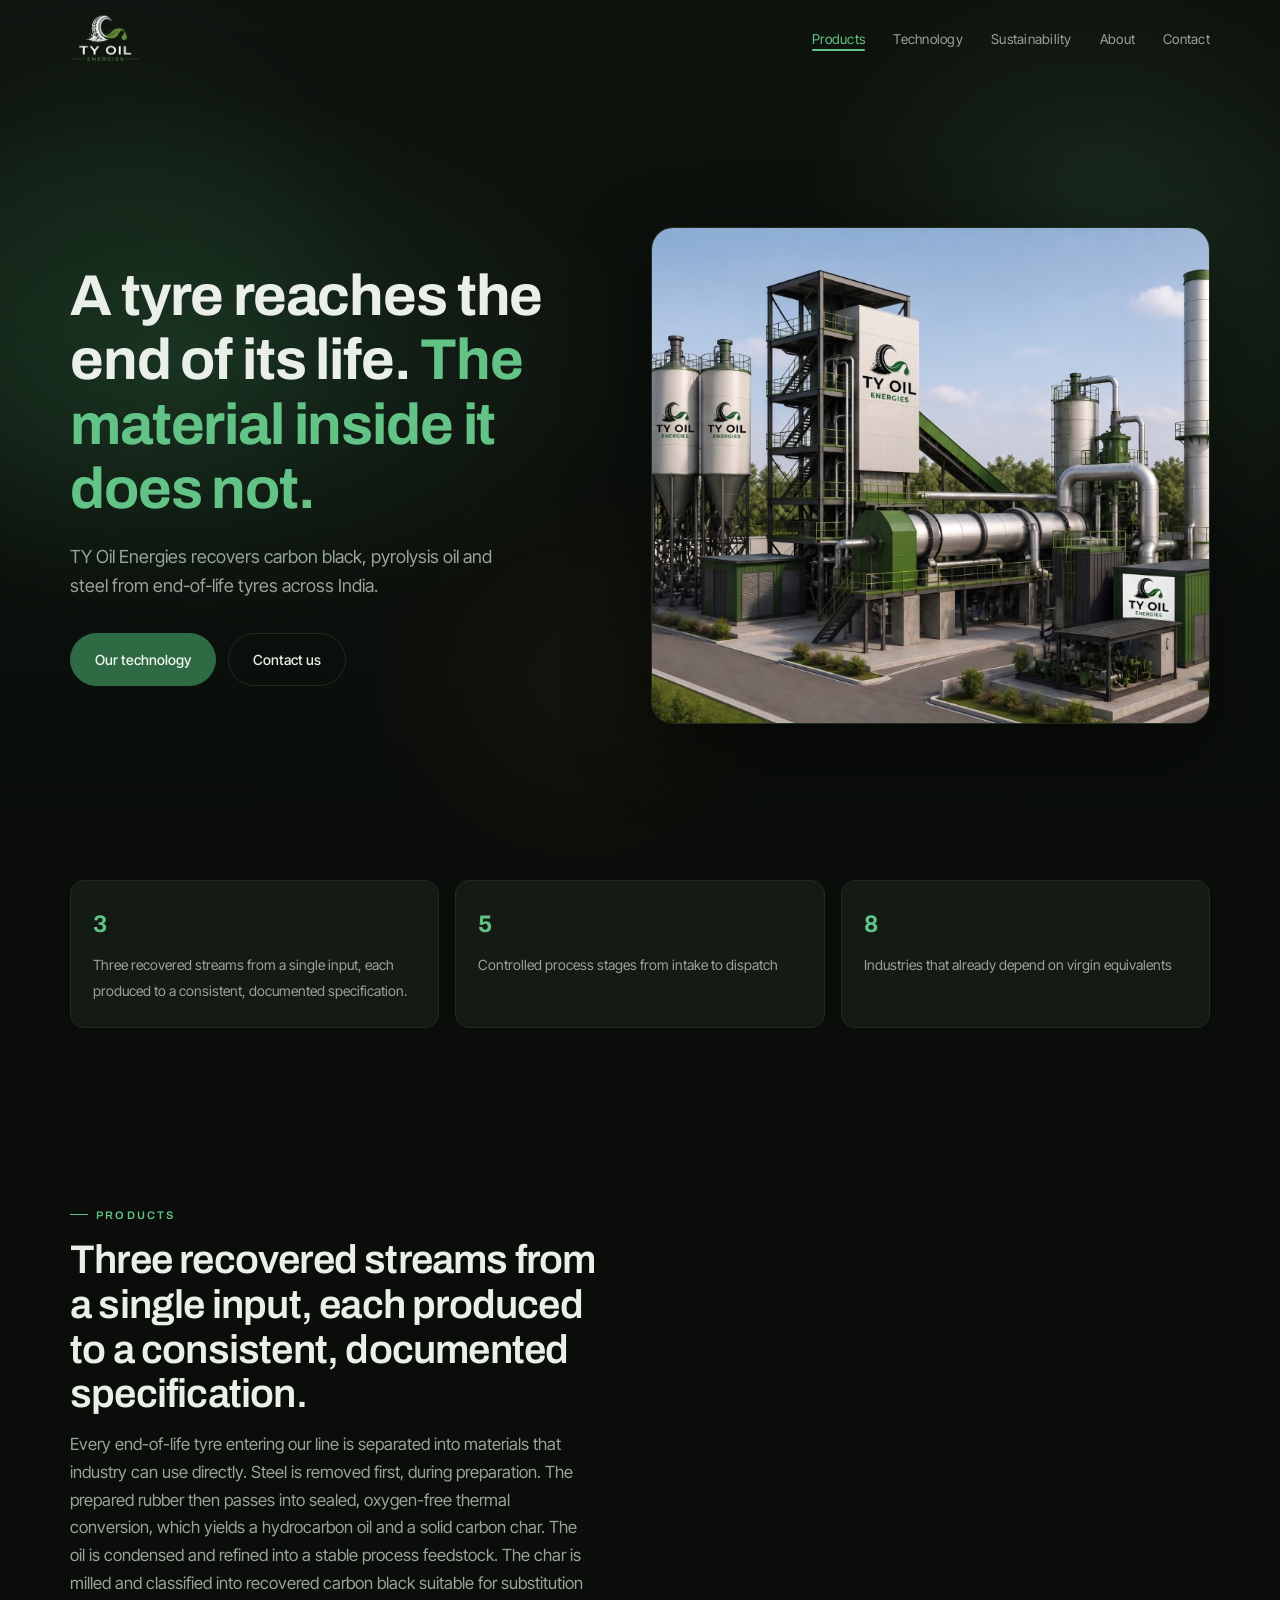
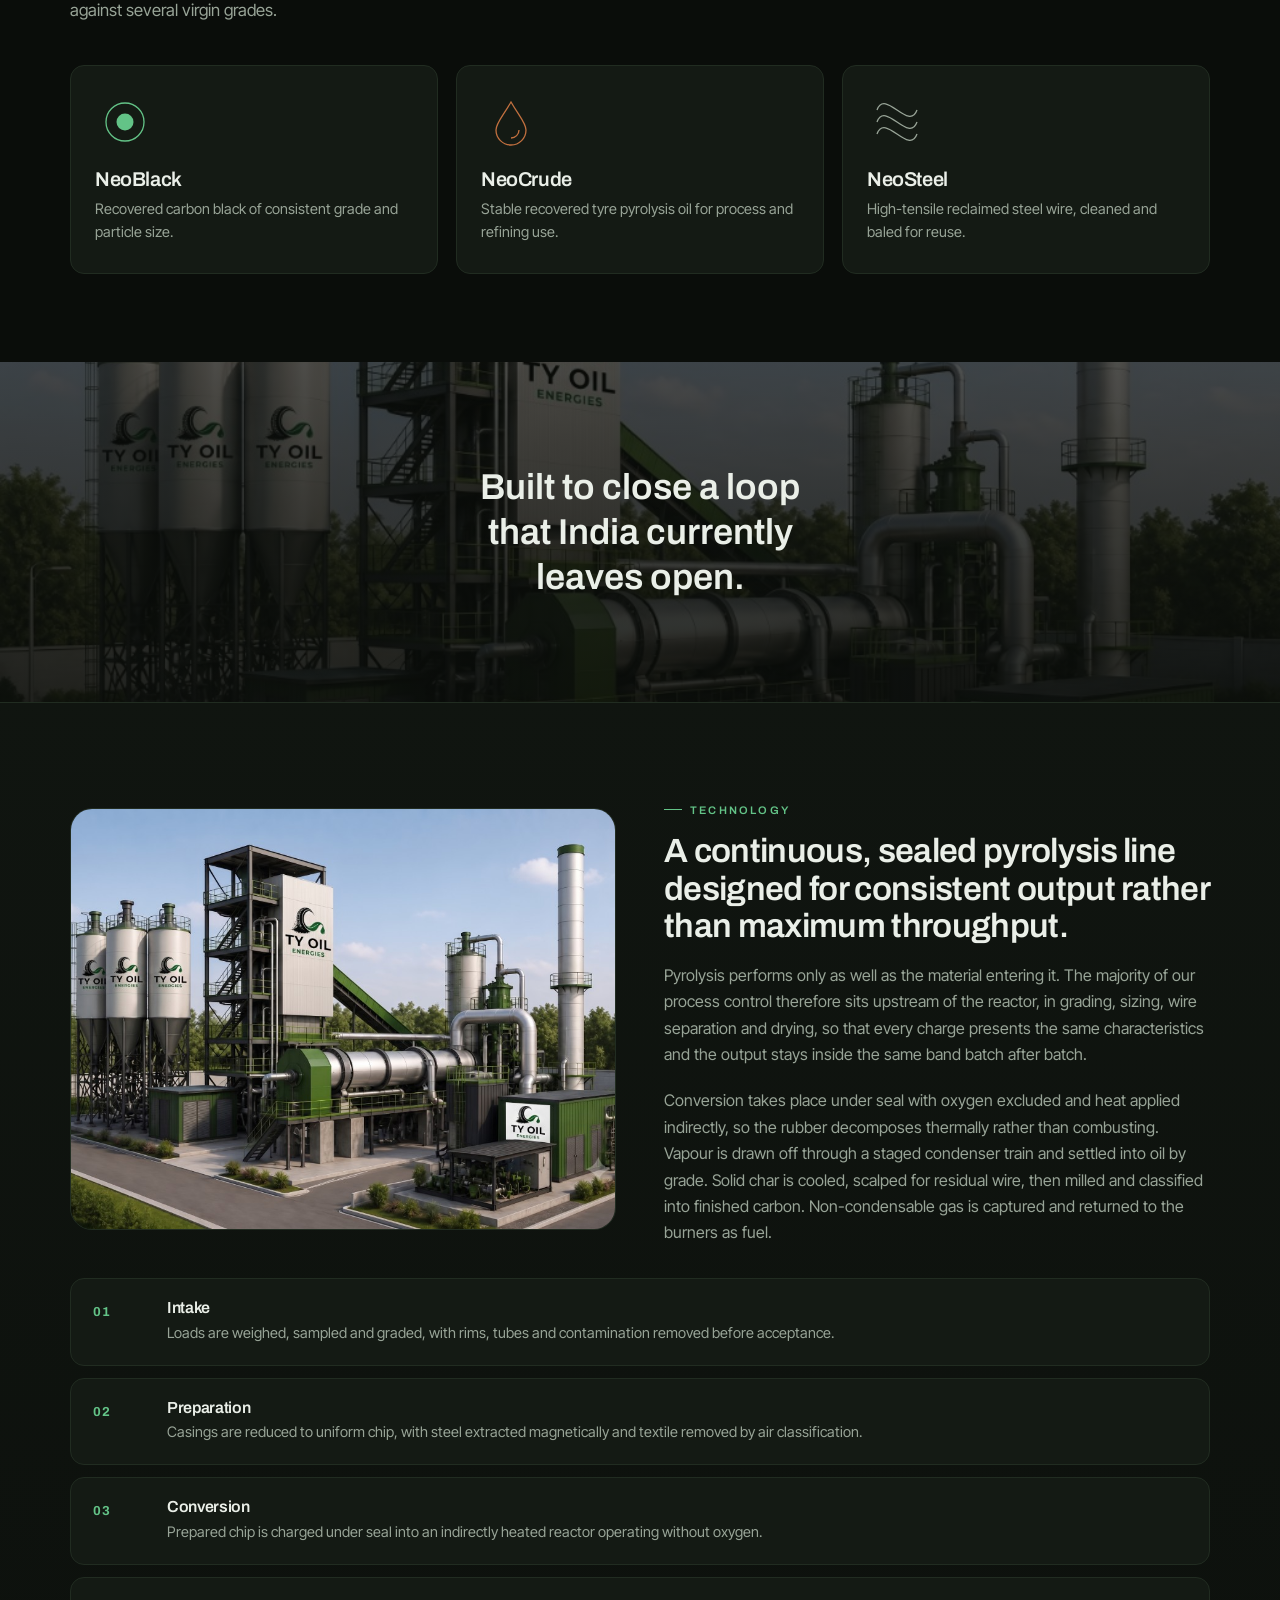
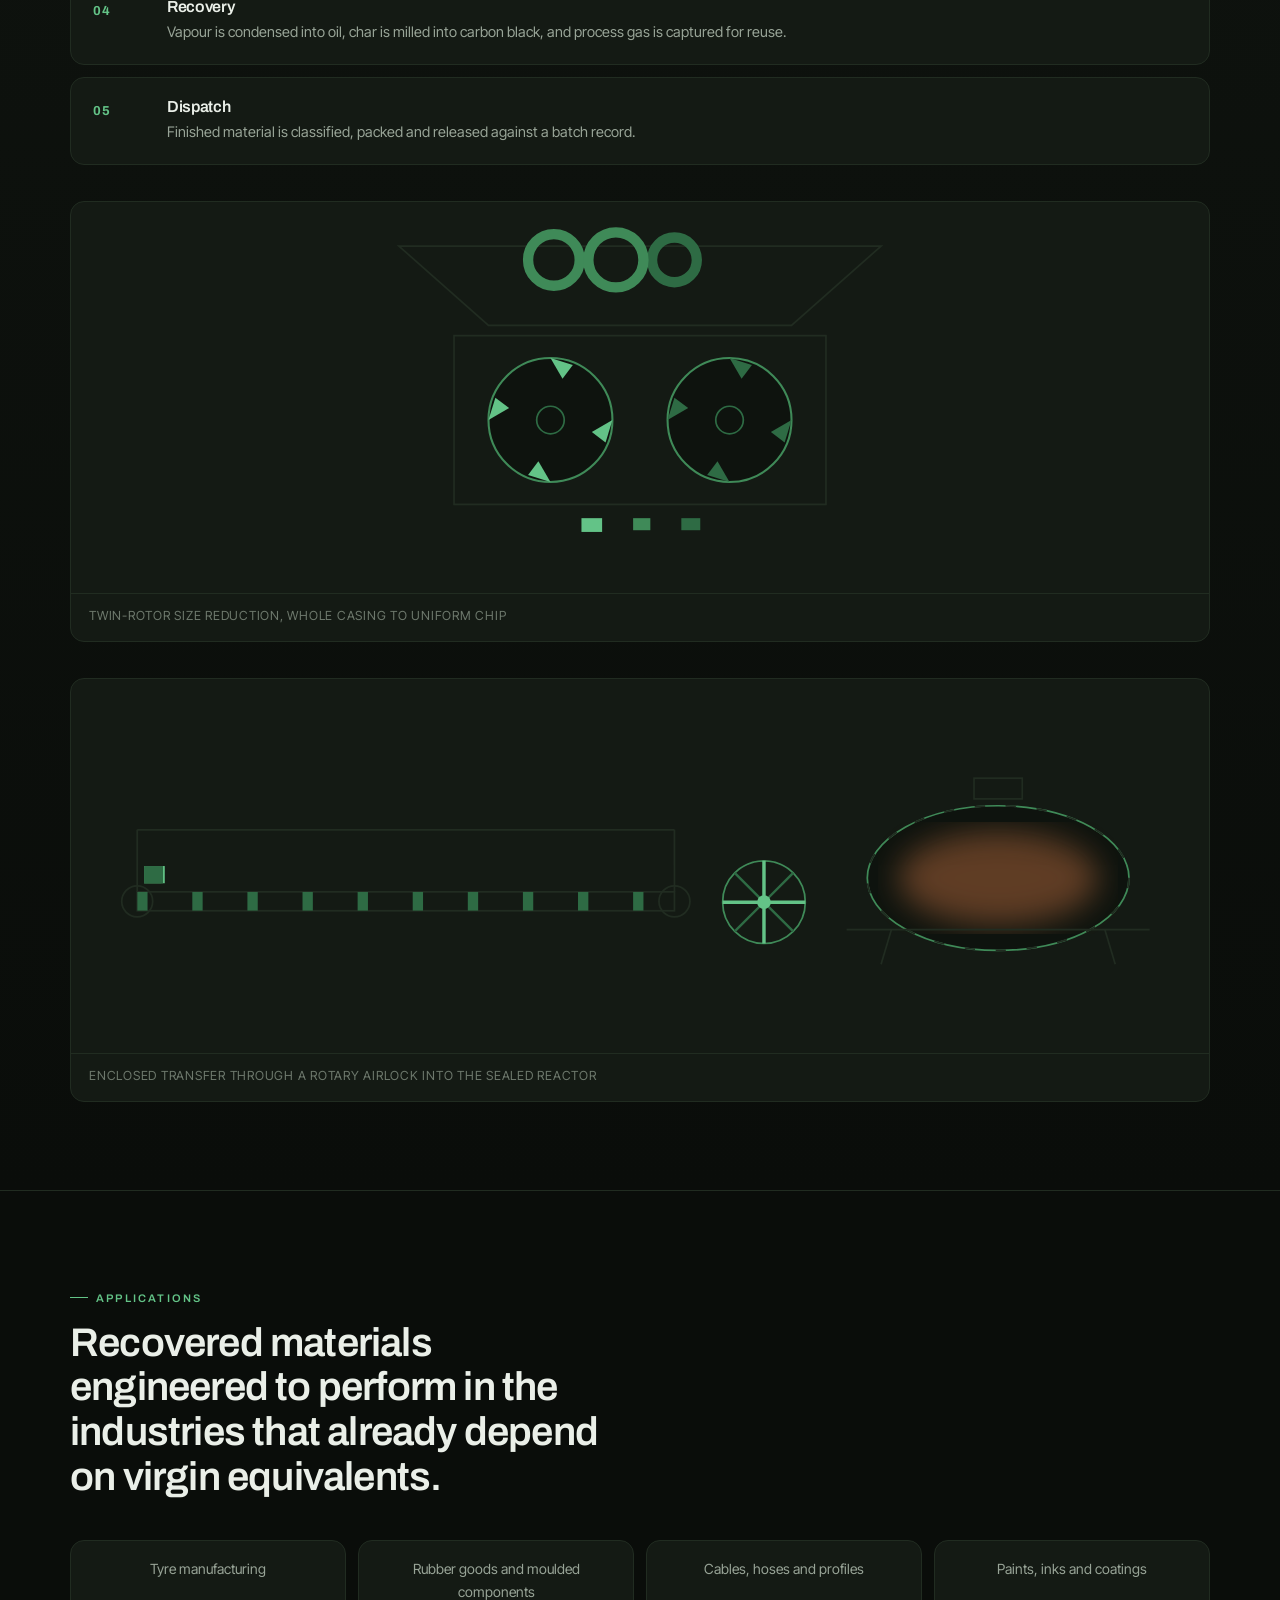
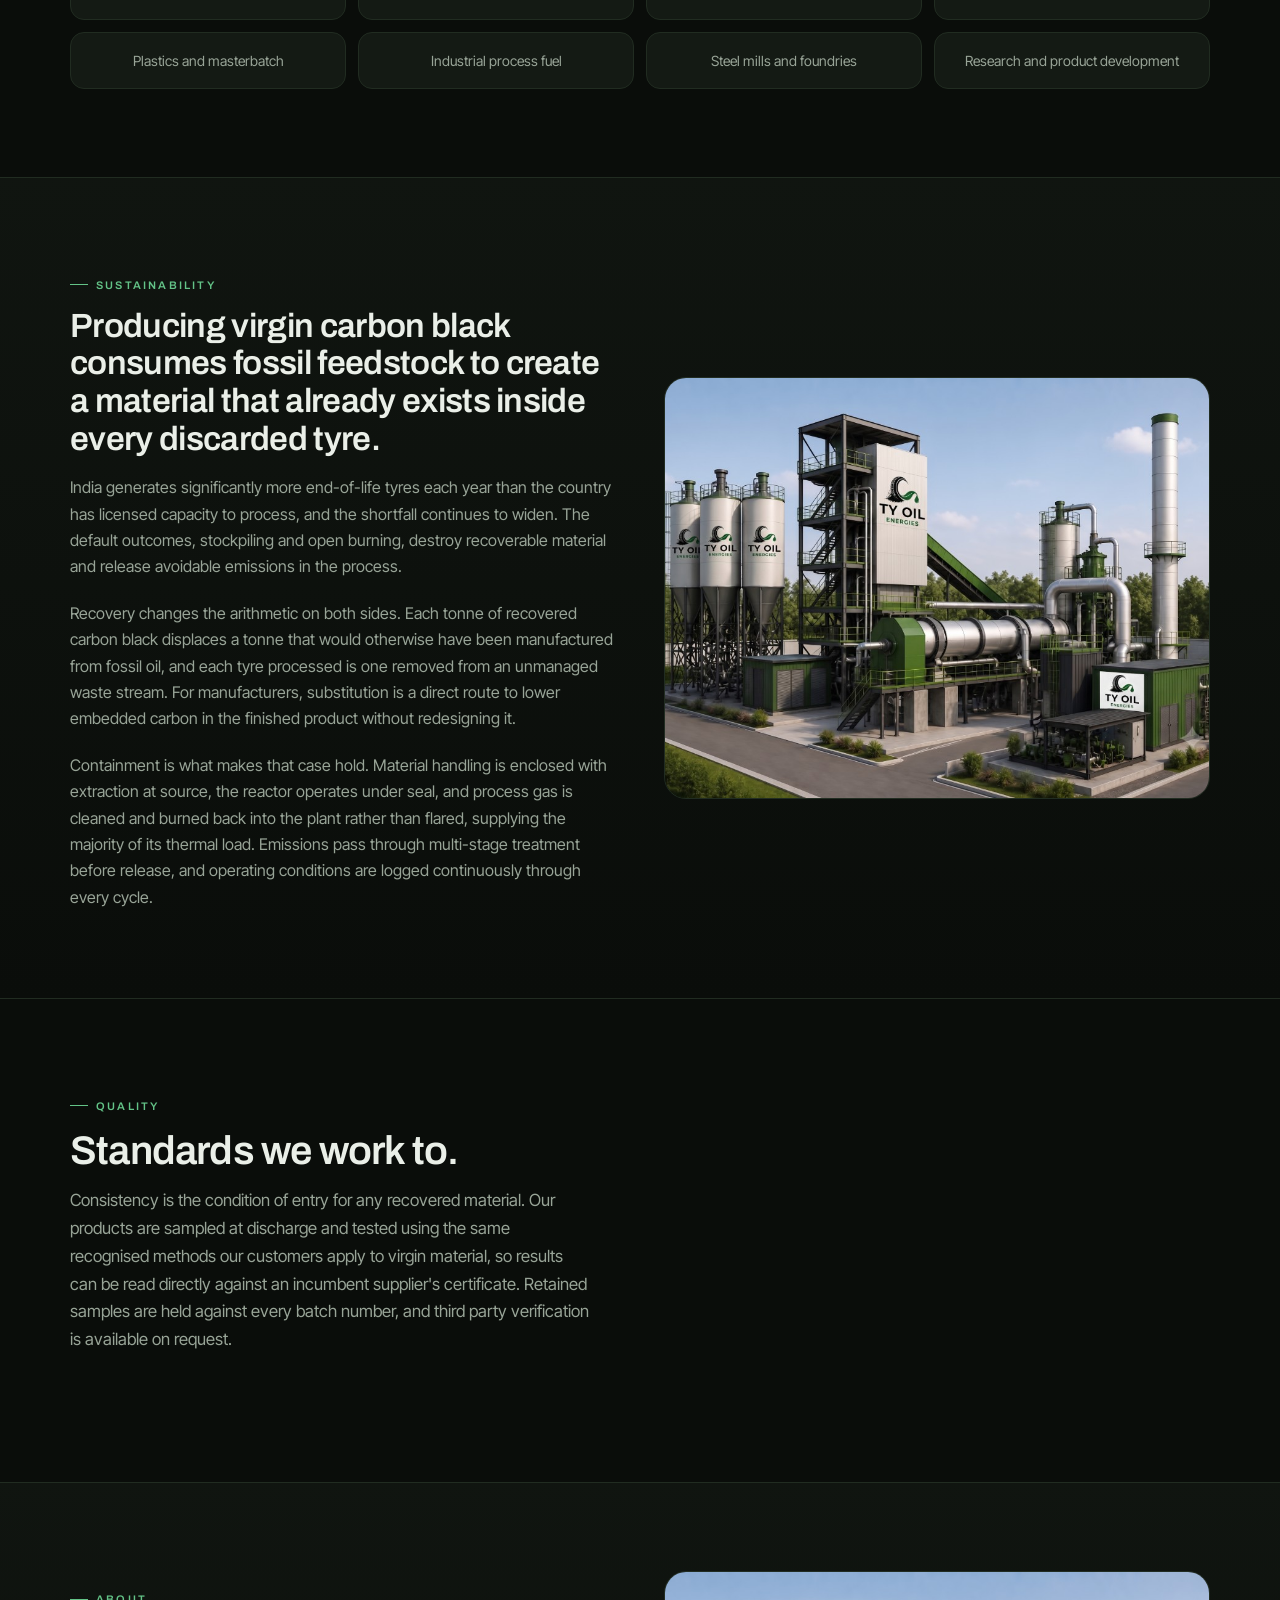
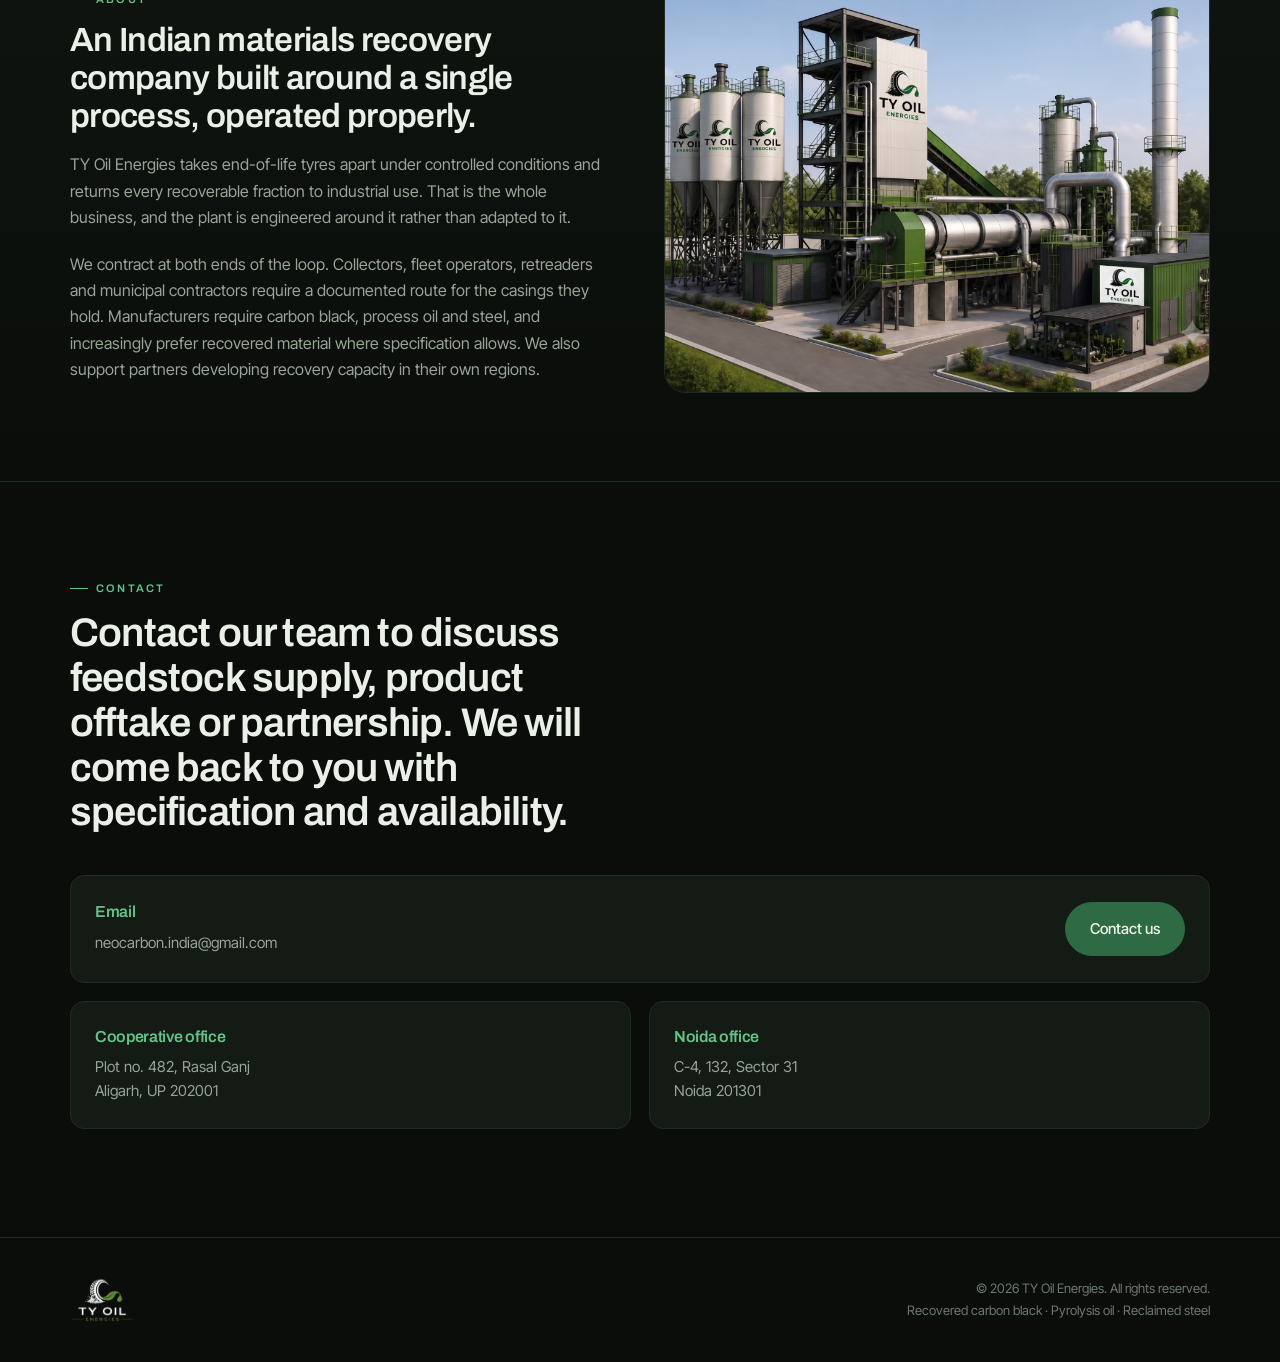
==== commit 17580a5f: "change name" ====
--- a/index.html
+++ b/index.html
@@ -3,39 +3,39 @@
   <head>
     <meta charset="UTF-8" />
     <meta name="viewport" content="width=device-width, initial-scale=1.0" />
-    <title>Neo Carbon | Recovered carbon black and tyre pyrolysis oil</title>
+    <title>TY Oil Energies | Recovered carbon black and tyre pyrolysis oil</title>
     <meta
       name="description"
-      content="Neo Carbon converts end-of-life tyres into recovered carbon black, pyrolysis oil and reclaimed steel through a sealed, continuous pyrolysis process in India."
+      content="TY Oil Energies converts end-of-life tyres into recovered carbon black, pyrolysis oil and reclaimed steel through a sealed, continuous pyrolysis process in India."
     />
     <meta
       name="keywords"
-      content="Neo Carbon India, recovered carbon black, tyre pyrolysis oil, reclaimed steel, end-of-life tyres, pyrolysis plant India, NeoBlack, NeoCrude, NeoSteel"
+      content="TY Oil Energies, recovered carbon black, tyre pyrolysis oil, reclaimed steel, end-of-life tyres, pyrolysis plant India, NeoBlack, NeoCrude, NeoSteel"
     />
-    <meta name="author" content="Neo Carbon India" />
+    <meta name="author" content="TY Oil Energies" />
     <meta name="robots" content="index, follow" />
     <meta name="theme-color" content="#0a0d0a" />
     <link rel="canonical" href="https://neocarbonindia.com/" />
 
     <!-- Open Graph -->
     <meta property="og:type" content="website" />
-    <meta property="og:site_name" content="Neo Carbon India" />
-    <meta property="og:title" content="Neo Carbon | Recovered carbon black and tyre pyrolysis oil" />
+    <meta property="og:site_name" content="TY Oil Energies" />
+    <meta property="og:title" content="TY Oil Energies | Recovered carbon black and tyre pyrolysis oil" />
     <meta
       property="og:description"
-      content="Neo Carbon converts end-of-life tyres into recovered carbon black, pyrolysis oil and reclaimed steel through a sealed, continuous pyrolysis process in India."
+      content="TY Oil Energies converts end-of-life tyres into recovered carbon black, pyrolysis oil and reclaimed steel through a sealed, continuous pyrolysis process in India."
     />
     <meta property="og:url" content="https://neocarbonindia.com/" />
     <meta property="og:image" content="https://neocarbonindia.com/images/plant.jpg" />
-    <meta property="og:image:alt" content="Neo Carbon India pyrolysis recovery facility" />
+    <meta property="og:image:alt" content="TY Oil Energies pyrolysis recovery facility" />
     <meta property="og:locale" content="en_IN" />
 
     <!-- Twitter Card -->
     <meta name="twitter:card" content="summary_large_image" />
-    <meta name="twitter:title" content="Neo Carbon | Recovered carbon black and tyre pyrolysis oil" />
+    <meta name="twitter:title" content="TY Oil Energies | Recovered carbon black and tyre pyrolysis oil" />
     <meta
       name="twitter:description"
-      content="Neo Carbon converts end-of-life tyres into recovered carbon black, pyrolysis oil and reclaimed steel through a sealed, continuous pyrolysis process in India."
+      content="TY Oil Energies converts end-of-life tyres into recovered carbon black, pyrolysis oil and reclaimed steel through a sealed, continuous pyrolysis process in India."
     />
     <meta name="twitter:image" content="https://neocarbonindia.com/images/plant.jpg" />
 
@@ -53,10 +53,10 @@
       {
         "@context": "https://schema.org",
         "@type": "Organization",
-        "name": "Neo Carbon India",
+        "name": "TY Oil Energies",
         "url": "https://neocarbonindia.com/",
         "logo": "https://neocarbonindia.com/logo.png",
-        "description": "Neo Carbon converts end-of-life tyres into recovered carbon black, pyrolysis oil and reclaimed steel through a sealed, continuous pyrolysis process in India.",
+        "description": "TY Oil Energies converts end-of-life tyres into recovered carbon black, pyrolysis oil and reclaimed steel through a sealed, continuous pyrolysis process in India.",
         "email": "neocarbon.india@gmail.com",
         "address": [
           {
@@ -83,7 +83,7 @@
   <body>
     <div id="page-loader" class="page-loader" aria-live="polite" aria-label="Loading">
       <div class="loader-inner">
-        <img class="loader-logo" src="logo.png" alt="Neo Carbon India" width="200" height="116" />
+        <img class="loader-logo" src="logo.png" alt="TY Oil Energies" width="200" height="116" />
         <div class="loader-bar" role="progressbar" aria-valuemin="0" aria-valuemax="100" aria-valuenow="0">
           <span class="loader-fill"></span>
         </div>
@@ -98,7 +98,7 @@
     <header class="site-header">
       <div class="wrap nav">
         <a href="#top" class="brand">
-          <img class="brand-logo" src="logo.png" alt="Neo Carbon India" />
+          <img class="brand-logo" src="logo.png" alt="TY Oil Energies" />
         </a>
         <button class="menu-toggle" type="button" aria-expanded="false" aria-label="Open menu">
           <span></span>
@@ -124,7 +124,7 @@
           <div class="hero-copy">
             <h1 class="anim-in anim-d1">A tyre reaches the end of its life. <span>The material inside it does not.</span></h1>
             <p class="anim-in anim-d2">
-              Neo Carbon recovers carbon black, pyrolysis oil and steel from end-of-life tyres across India.
+              TY Oil Energies recovers carbon black, pyrolysis oil and steel from end-of-life tyres across India.
             </p>
             <div class="btns anim-in anim-d3">
               <a href="#technology" class="btn fill">Our technology</a>
@@ -136,7 +136,7 @@
               <img
                 class="hero-img"
                 src="images/plant.jpg"
-                alt="Neo Carbon India pyrolysis plant facility"
+                alt="TY Oil Energies pyrolysis plant facility"
                 width="720"
                 height="495"
               />
@@ -208,7 +208,7 @@
         <div class="wrap">
           <div class="split reveal reveal-left">
             <div class="split-media img-zoom">
-              <img src="images/plant.jpg" alt="Neo Carbon pyrolysis plant with silos and reactor" width="560" height="420" />
+              <img src="images/plant.jpg" alt="TY Oil Energies pyrolysis plant with silos and reactor" width="560" height="420" />
             </div>
             <div class="split-body">
               <div class="label">Technology</div>
@@ -331,7 +331,7 @@
         <div class="wrap">
           <div class="split reverse reveal reveal-right">
             <div class="split-media img-zoom">
-              <img src="images/plant.jpg" alt="Neo Carbon sustainable tyre recovery facility" width="560" height="420" />
+              <img src="images/plant.jpg" alt="TY Oil Energies sustainable tyre recovery facility" width="560" height="420" />
             </div>
             <div class="split-body">
               <div class="label">Sustainability</div>
@@ -360,11 +360,11 @@
             <div class="split-body">
               <div class="label">About</div>
               <h2>An Indian materials recovery company built around a single process, operated properly.</h2>
-              <p>Neo Carbon takes end-of-life tyres apart under controlled conditions and returns every recoverable fraction to industrial use. That is the whole business, and the plant is engineered around it rather than adapted to it.</p>
+              <p>TY Oil Energies takes end-of-life tyres apart under controlled conditions and returns every recoverable fraction to industrial use. That is the whole business, and the plant is engineered around it rather than adapted to it.</p>
               <p>We contract at both ends of the loop. Collectors, fleet operators, retreaders and municipal contractors require a documented route for the casings they hold. Manufacturers require carbon black, process oil and steel, and increasingly prefer recovered material where specification allows. We also support partners developing recovery capacity in their own regions.</p>
             </div>
             <div class="split-media img-zoom">
-              <img src="images/plant.jpg" alt="Neo Carbon India plant exterior" width="560" height="420" />
+              <img src="images/plant.jpg" alt="TY Oil Energies plant exterior" width="560" height="420" />
             </div>
           </div>
         </div>
@@ -400,10 +400,10 @@
     <footer class="site-footer">
       <div class="wrap foot">
         <div class="foot-brand">
-          <img src="logo.png" alt="Neo Carbon India" width="150" height="87" />
+          <img src="logo.png" alt="TY Oil Energies" width="150" height="87" />
         </div>
         <div class="foot-meta">
-          <div>&copy; 2026 Neo Carbon India. All rights reserved.</div>
+          <div>&copy; 2026 TY Oil Energies. All rights reserved.</div>
           <div>Recovered carbon black · Pyrolysis oil · Reclaimed steel</div>
         </div>
       </div>
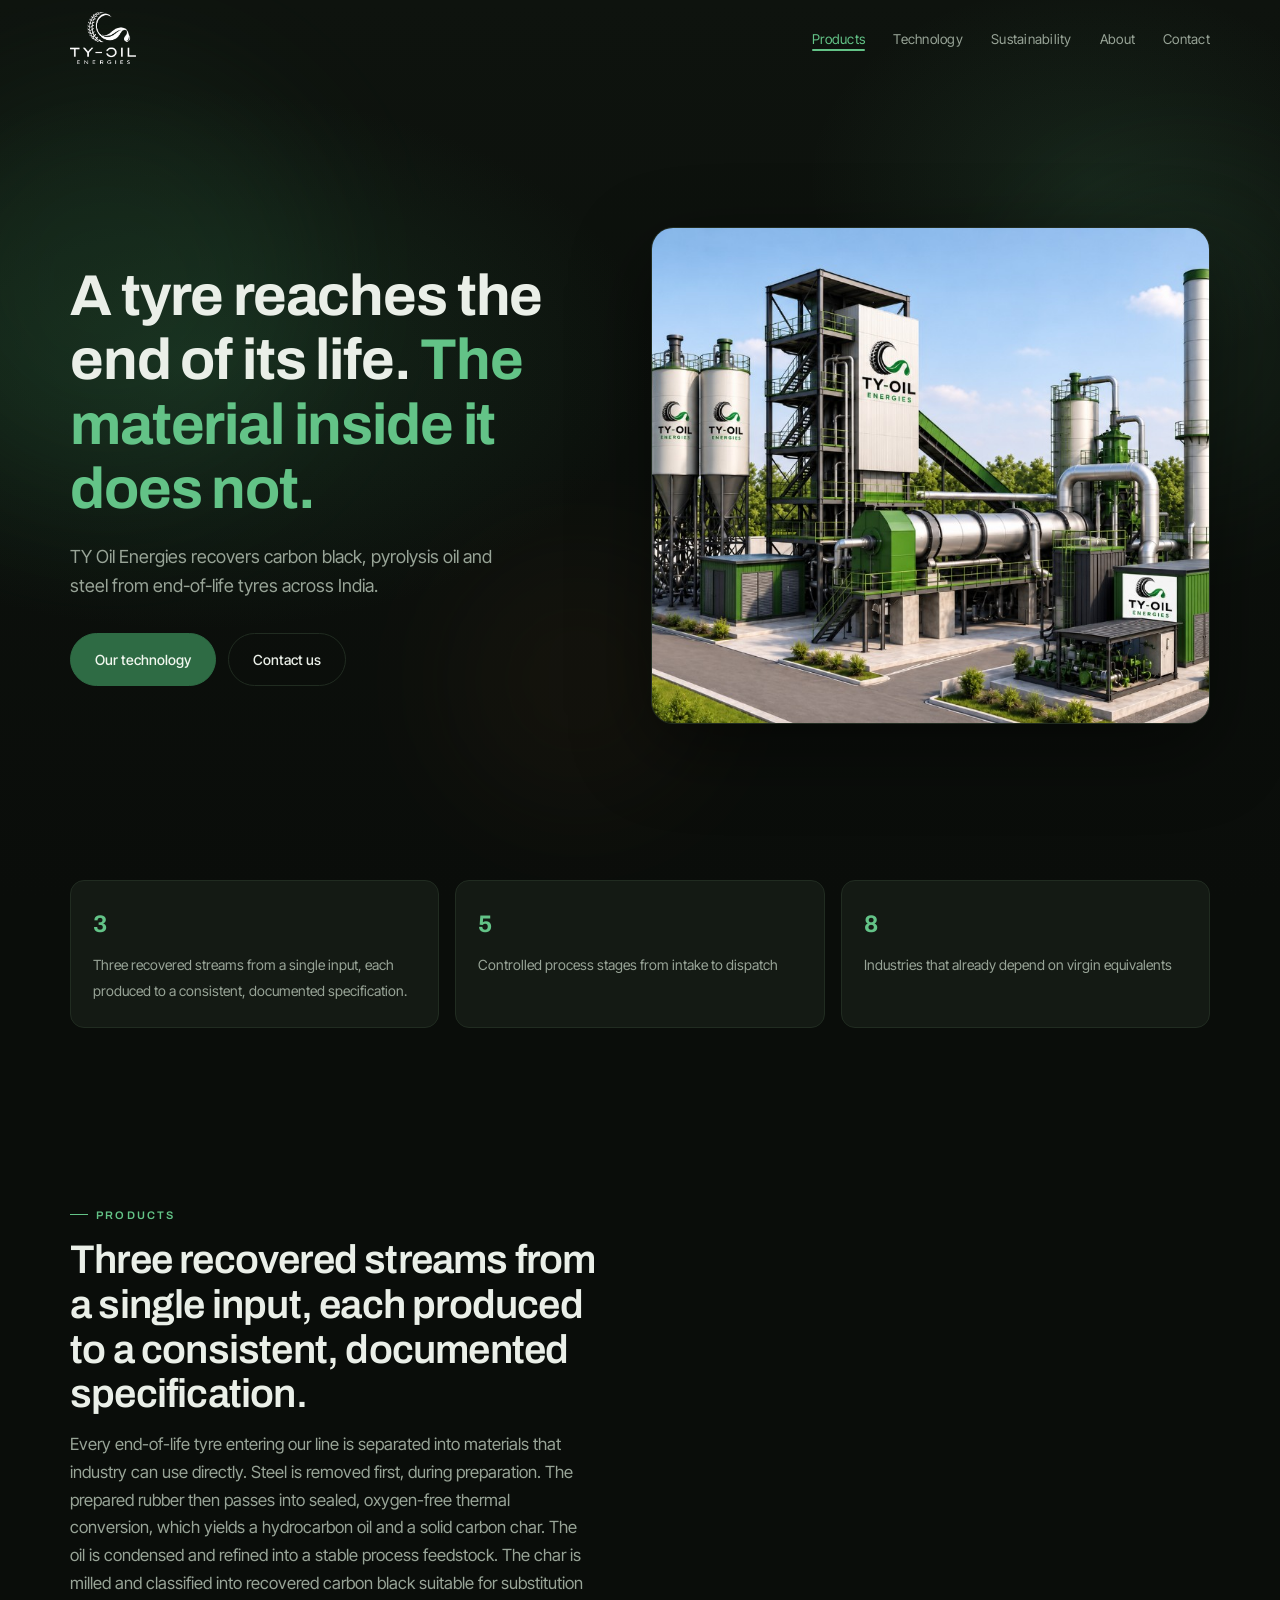
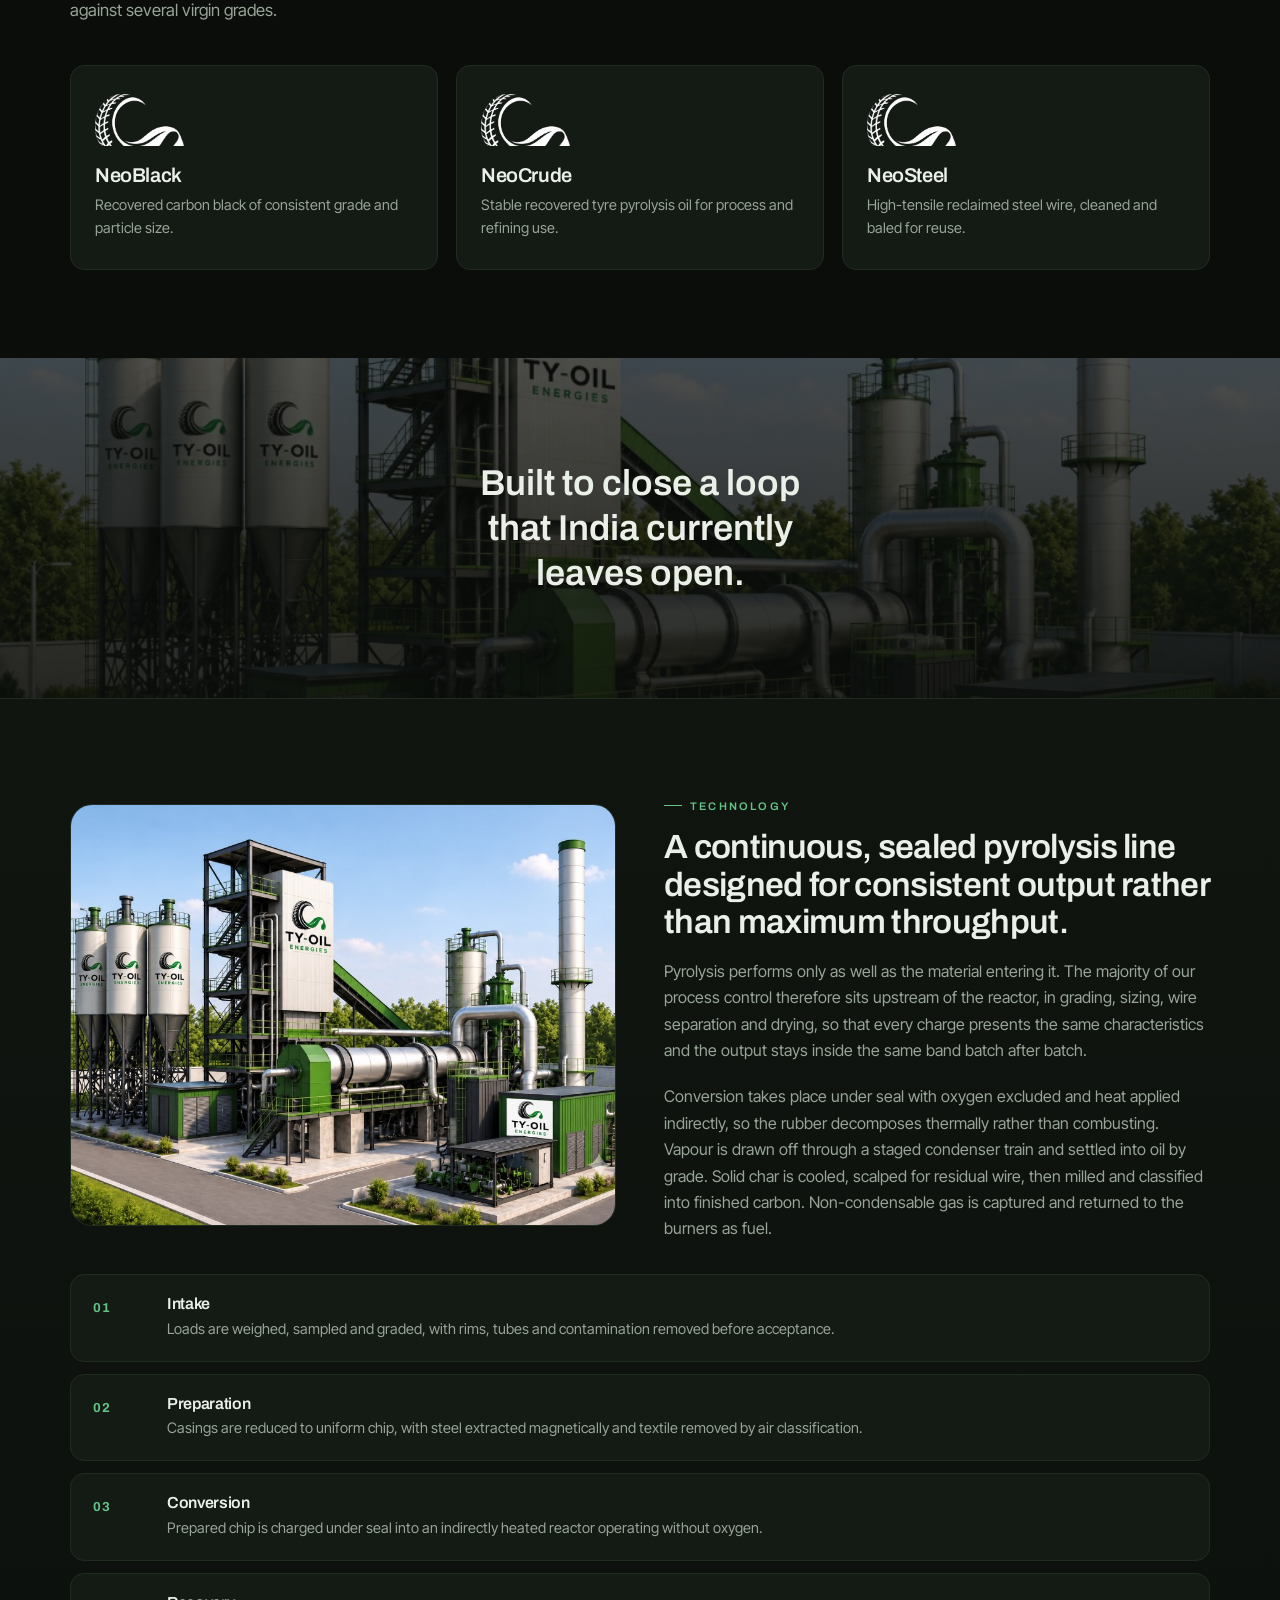
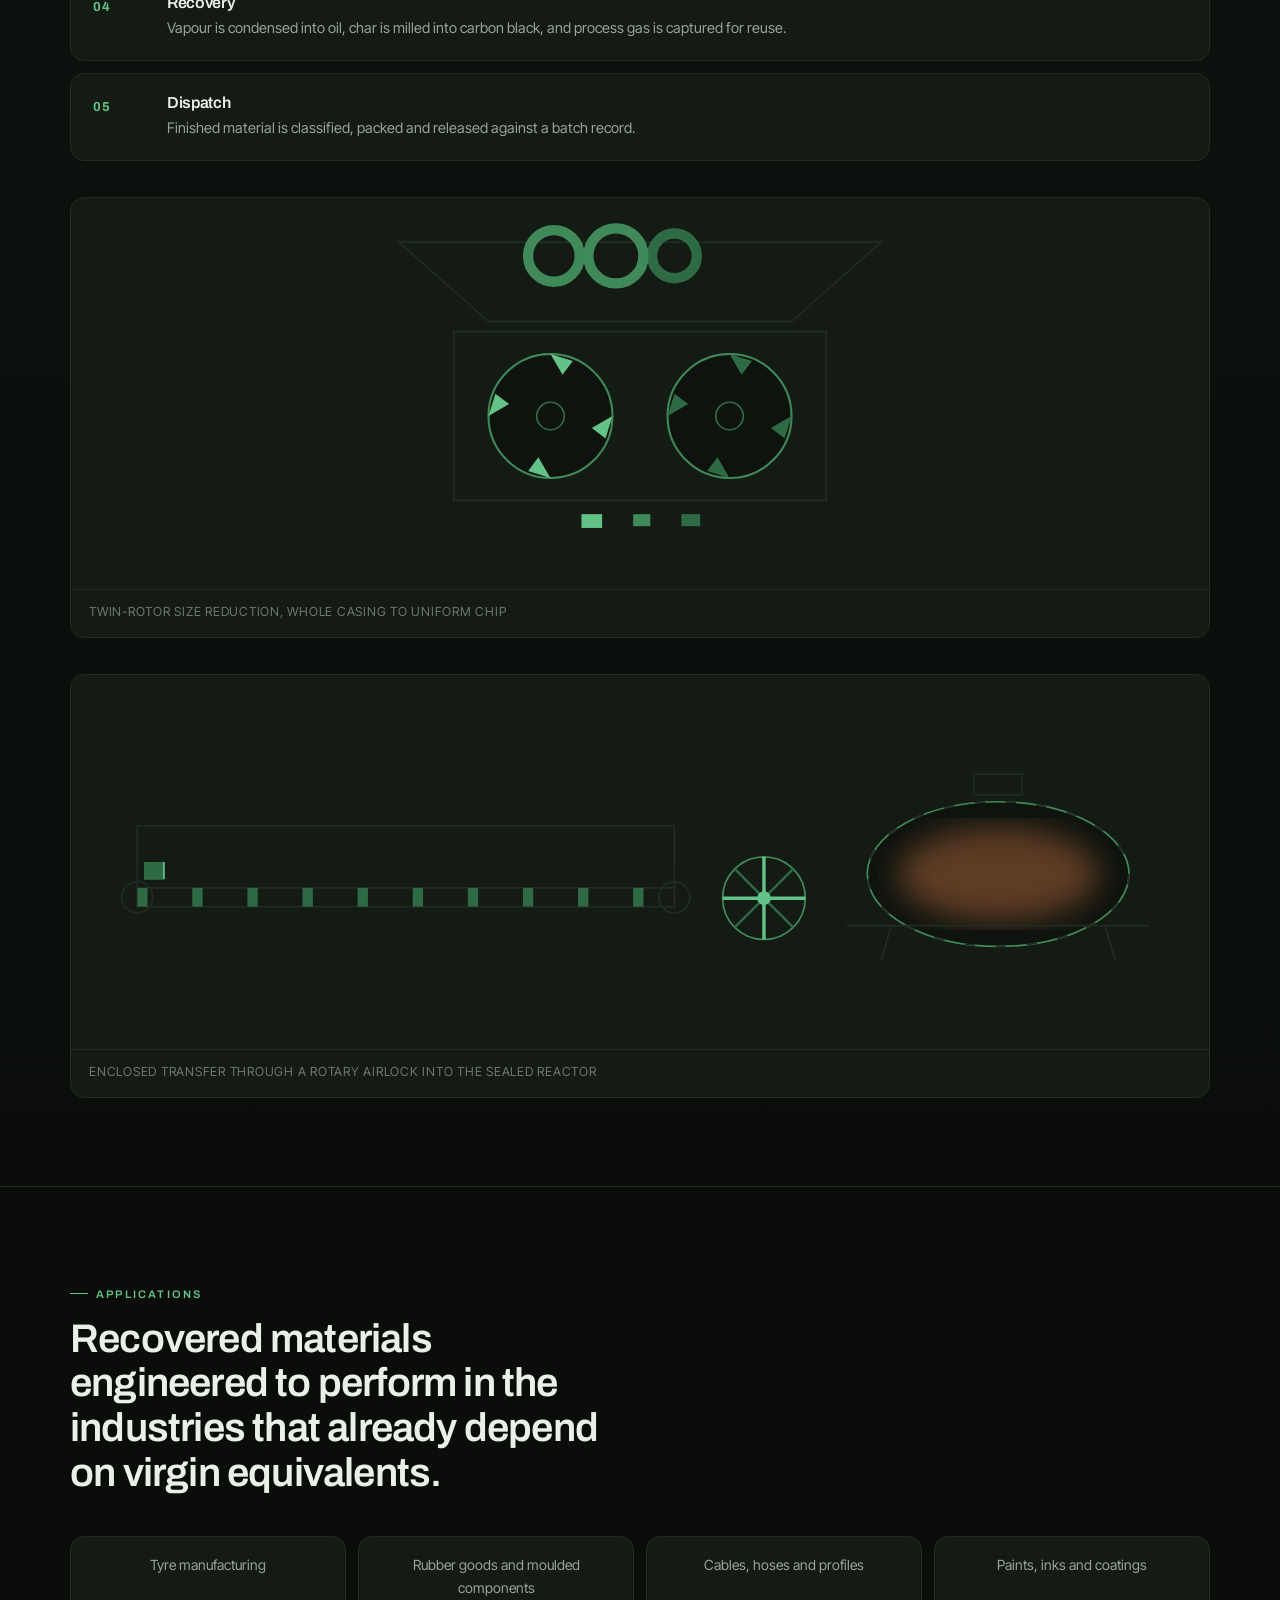
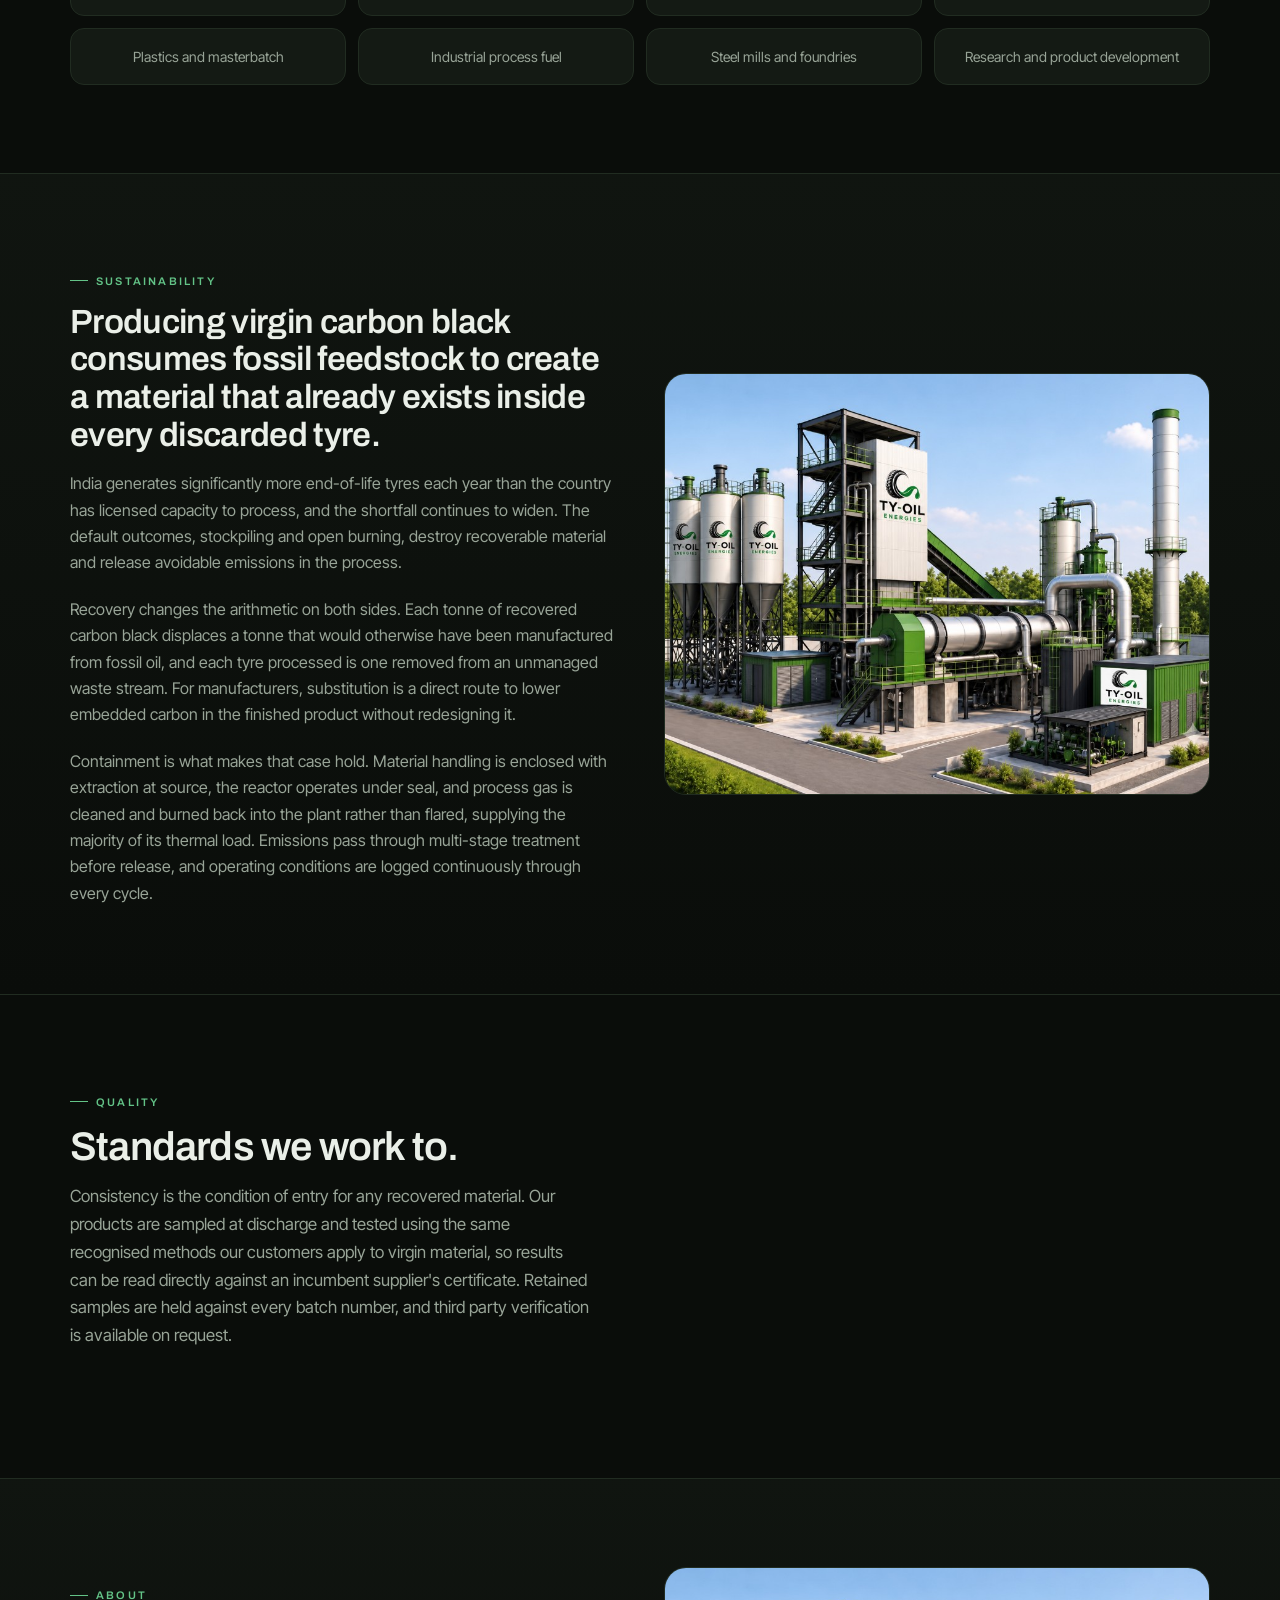
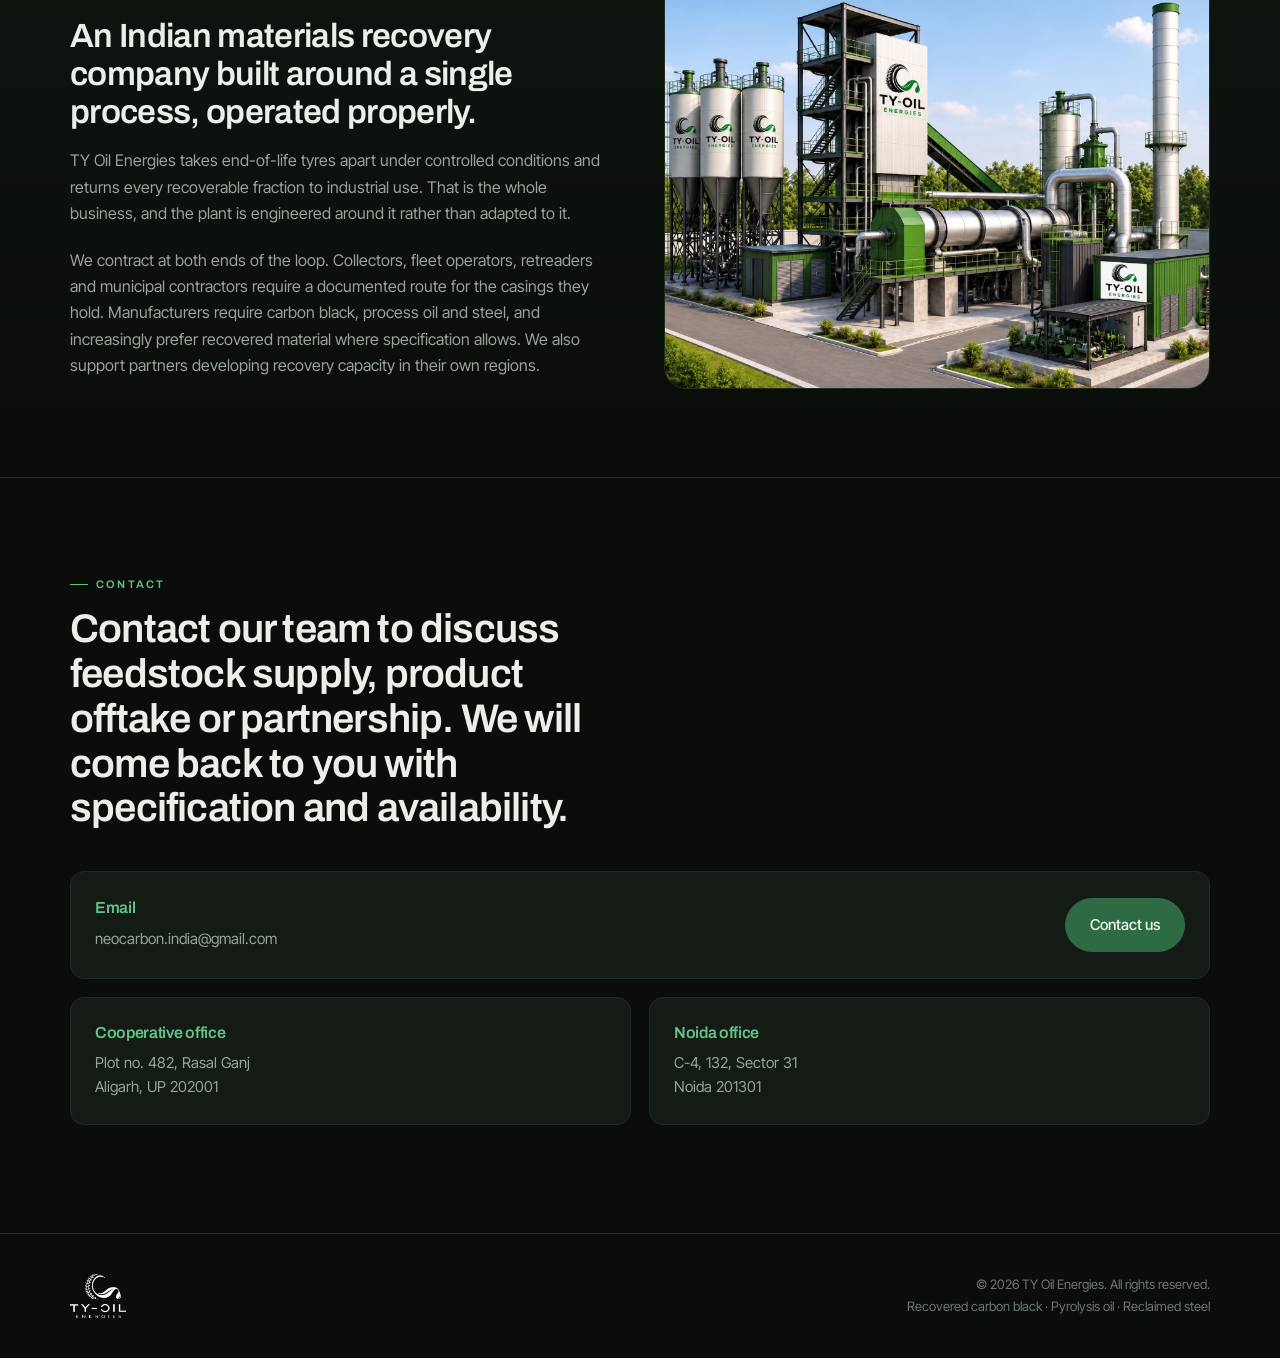
==== commit 75180154: "change for logo" ====
--- a/index.html
+++ b/index.html
@@ -14,7 +14,7 @@
     />
     <meta name="author" content="TY Oil Energies" />
     <meta name="robots" content="index, follow" />
-    <meta name="theme-color" content="#0a0d0a" />
+    <meta name="theme-color" content="#2e6b44" />
     <link rel="canonical" href="https://neocarbonindia.com/" />
 
     <!-- Open Graph -->
@@ -39,8 +39,9 @@
     />
     <meta name="twitter:image" content="https://neocarbonindia.com/images/plant.jpg" />
 
-    <link rel="icon" href="logo.png" type="image/png" />
-    <link rel="apple-touch-icon" href="logo.png" />
+    <link rel="icon" href="favicon.png" type="image/png" sizes="32x32" />
+    <link rel="icon" href="favicon.png" type="image/png" sizes="256x256" />
+    <link rel="apple-touch-icon" href="favicon.png" />
     <link rel="preconnect" href="https://fonts.googleapis.com" />
     <link rel="preconnect" href="https://fonts.gstatic.com" crossorigin />
     <link
@@ -171,27 +172,17 @@
           </div>
           <div class="product-grid stagger-group">
             <article class="product-card">
-              <svg class="product-svg" viewBox="0 0 60 56" fill="none" aria-hidden="true">
-                <circle cx="30" cy="28" r="19" stroke="#63C387" stroke-width="1.3" />
-                <circle cx="30" cy="28" r="8.5" fill="#63C387" />
-              </svg>
+              <img class="product-logo" src="logo-icon.png" alt="" width="52" height="52" />
               <h3>NeoBlack</h3>
               <p>Recovered carbon black of consistent grade and particle size.</p>
             </article>
             <article class="product-card">
-              <svg class="product-svg" viewBox="0 0 60 56" fill="none" aria-hidden="true">
-                <path d="M30 8c8 14 15 21 15 28a15 15 0 0 1-30 0c0-7 7-14 15-28z" stroke="#C2703F" stroke-width="1.3" />
-                <path d="M30 44a8 8 0 0 0 8-8" stroke="#C2703F" stroke-width="1.3" />
-              </svg>
+              <img class="product-logo" src="logo-icon.png" alt="" width="52" height="52" />
               <h3>NeoCrude</h3>
               <p>Stable recovered tyre pyrolysis oil for process and refining use.</p>
             </article>
             <article class="product-card">
-              <svg class="product-svg" viewBox="0 0 60 56" fill="none" aria-hidden="true">
-                <path d="M10 40c8-22 32 22 40 0" stroke="#98A497" stroke-width="1.3" />
-                <path d="M10 28c8-22 32 22 40 0" stroke="#98A497" stroke-width="1.3" />
-                <path d="M10 16c8-22 32 22 40 0" stroke="#98A497" stroke-width="1.3" />
-              </svg>
+              <img class="product-logo" src="logo-icon.png" alt="" width="52" height="52" />
               <h3>NeoSteel</h3>
               <p>High-tensile reclaimed steel wire, cleaned and baled for reuse.</p>
             </article>
--- a/styles.css
+++ b/styles.css
@@ -567,7 +567,7 @@
 
 .brand-logo {
   display: block;
-  height: 48px;
+  height: 52px;
   width: auto;
   object-fit: contain;
 }
@@ -1008,13 +1008,16 @@
   transition: transform 0.35s ease;
 }
 
-.product-card:hover .product-icon {
-  transform: scale(1.1) rotate(-4deg);
-}
-
-.product-svg {
-  height: 56px;
+.product-card:hover .product-logo {
+  transform: scale(1.08);
+}
+
+.product-logo {
+  height: 52px;
+  width: auto;
   margin-bottom: 18px;
+  object-fit: contain;
+  transition: transform 0.35s ease;
 }
 
 .product-icon.black {
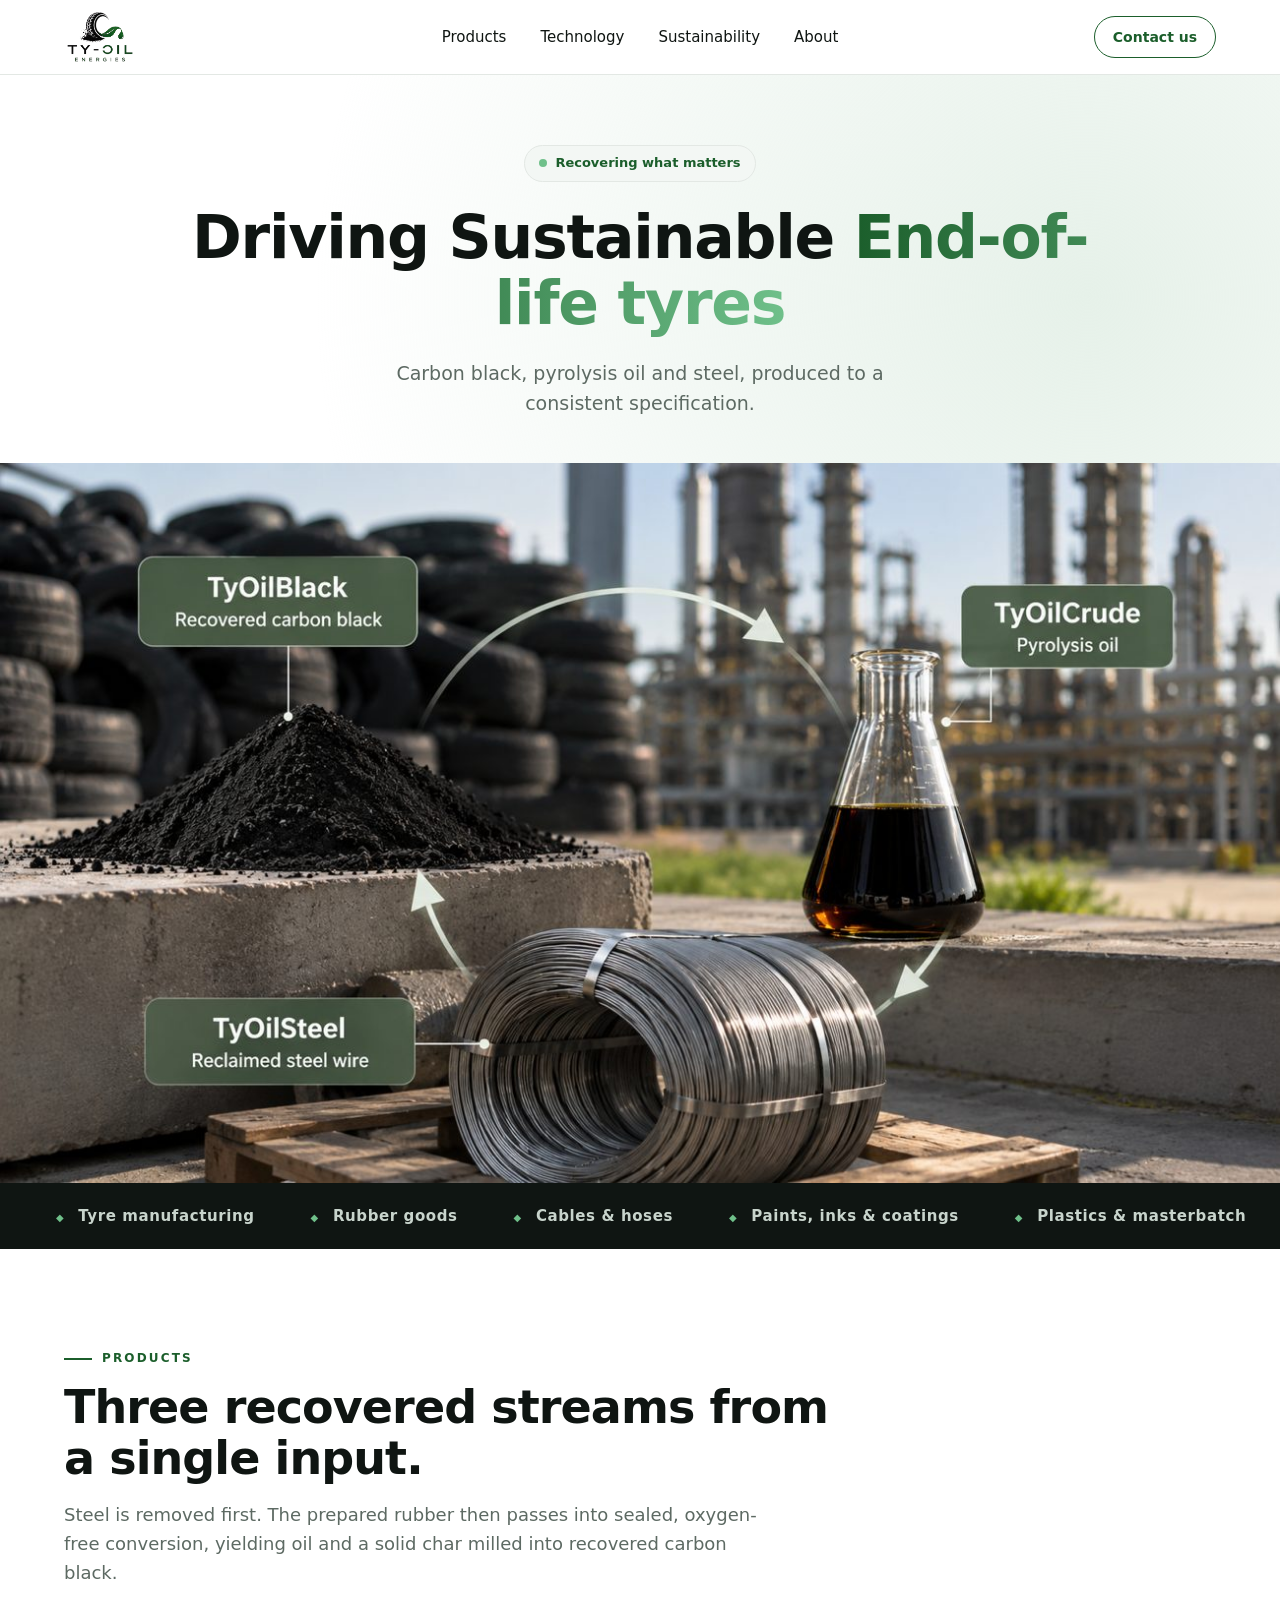
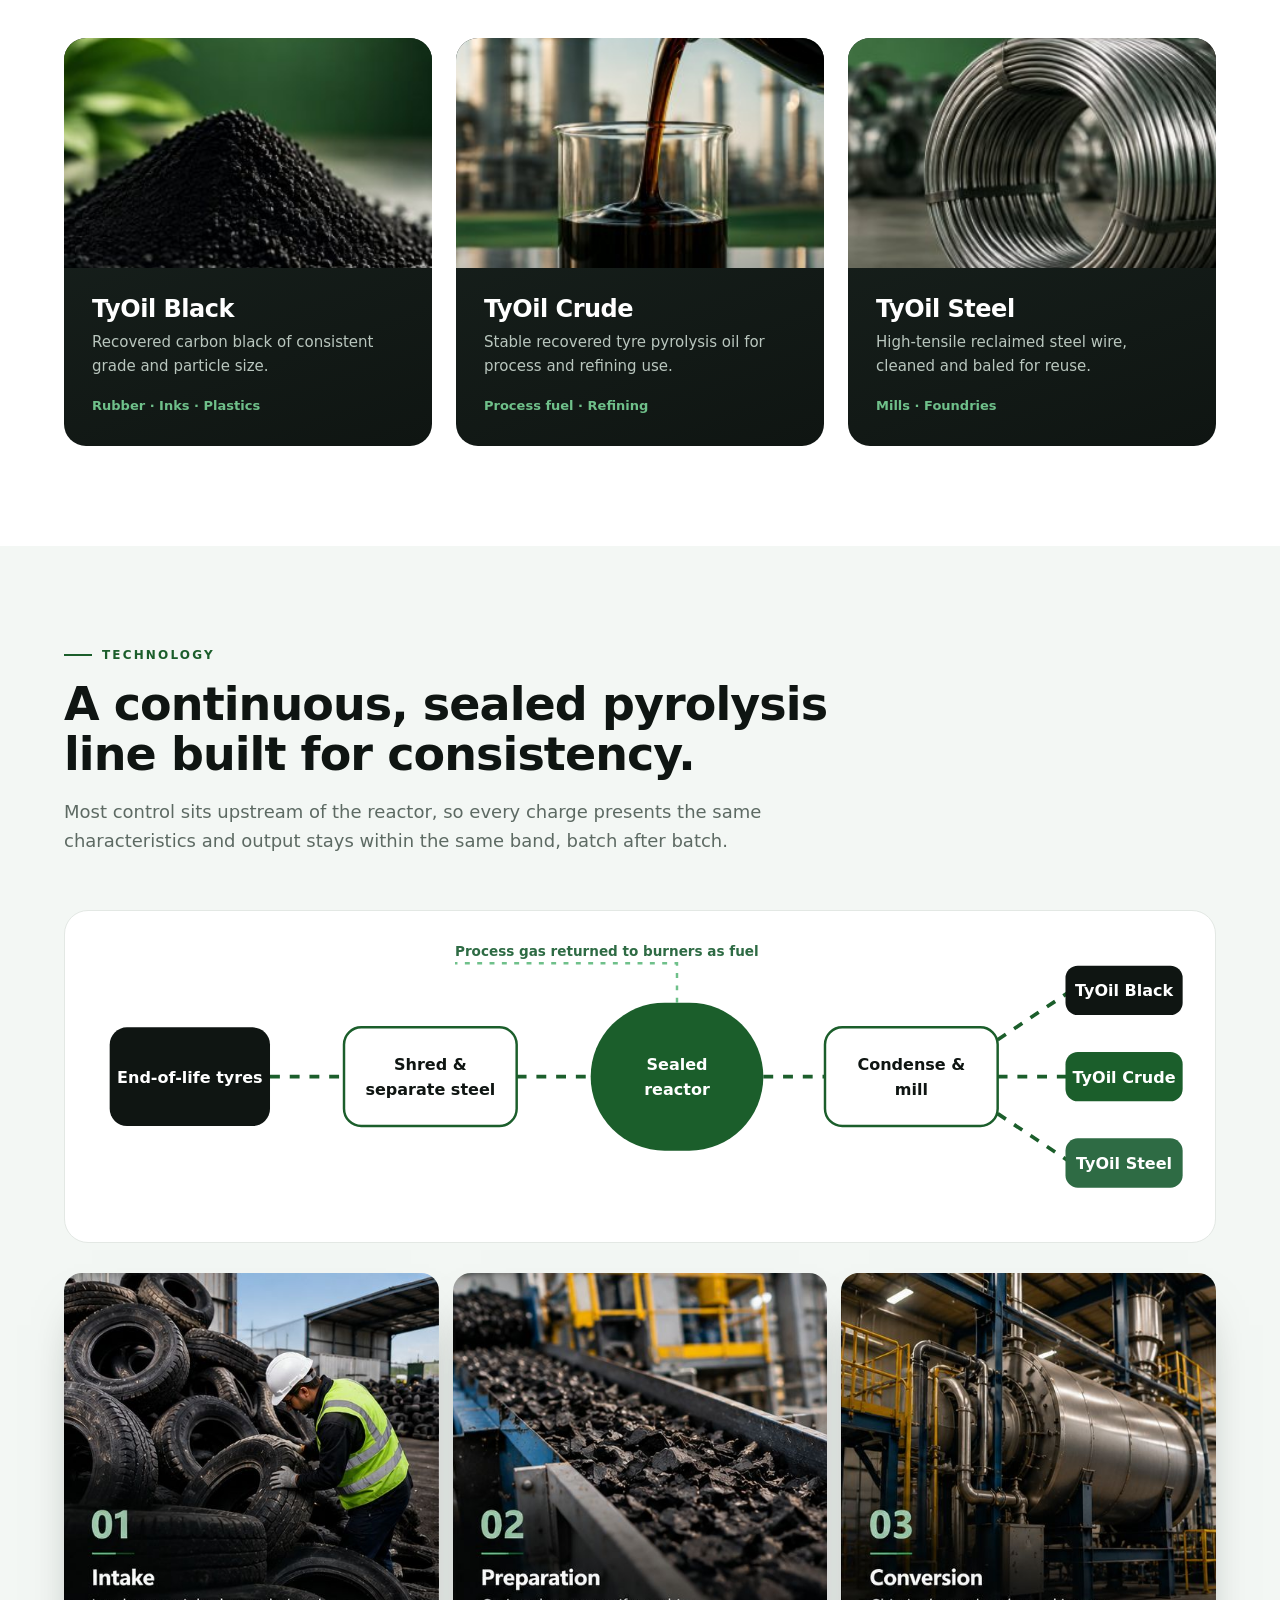
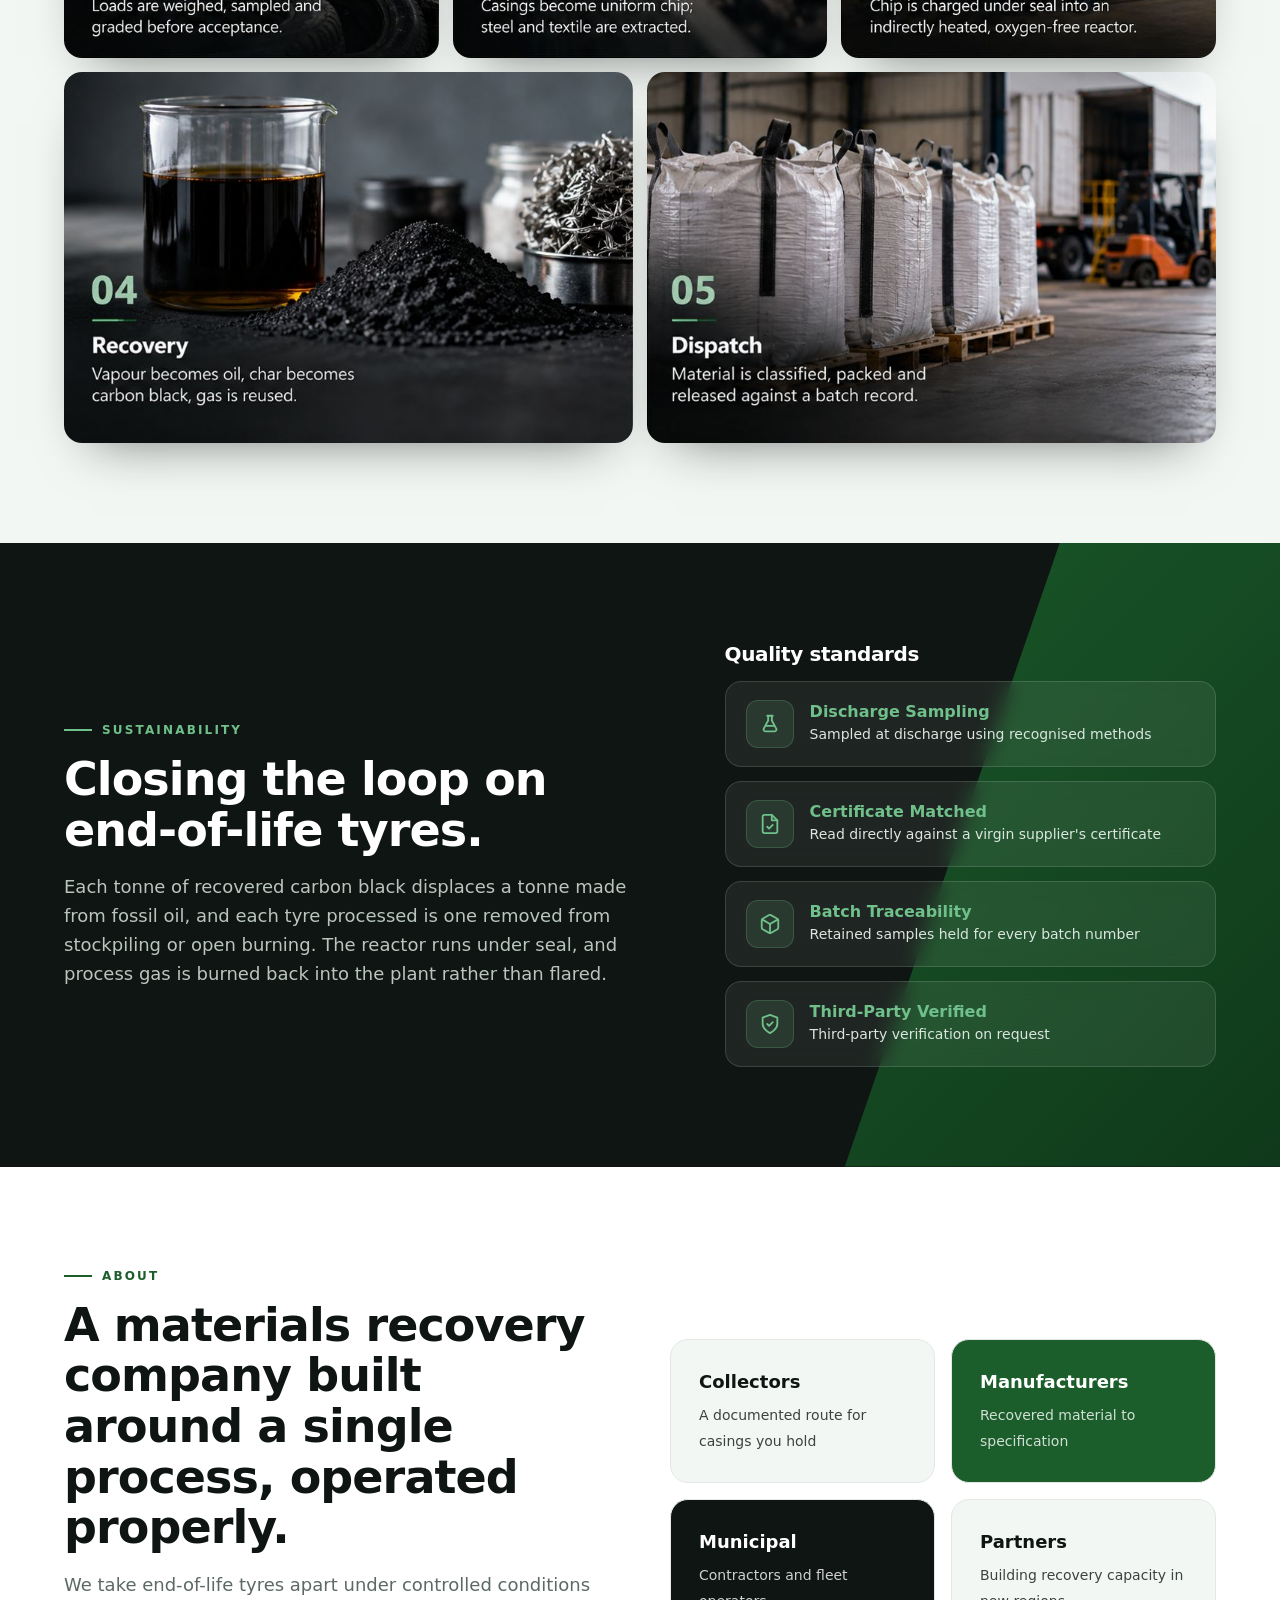
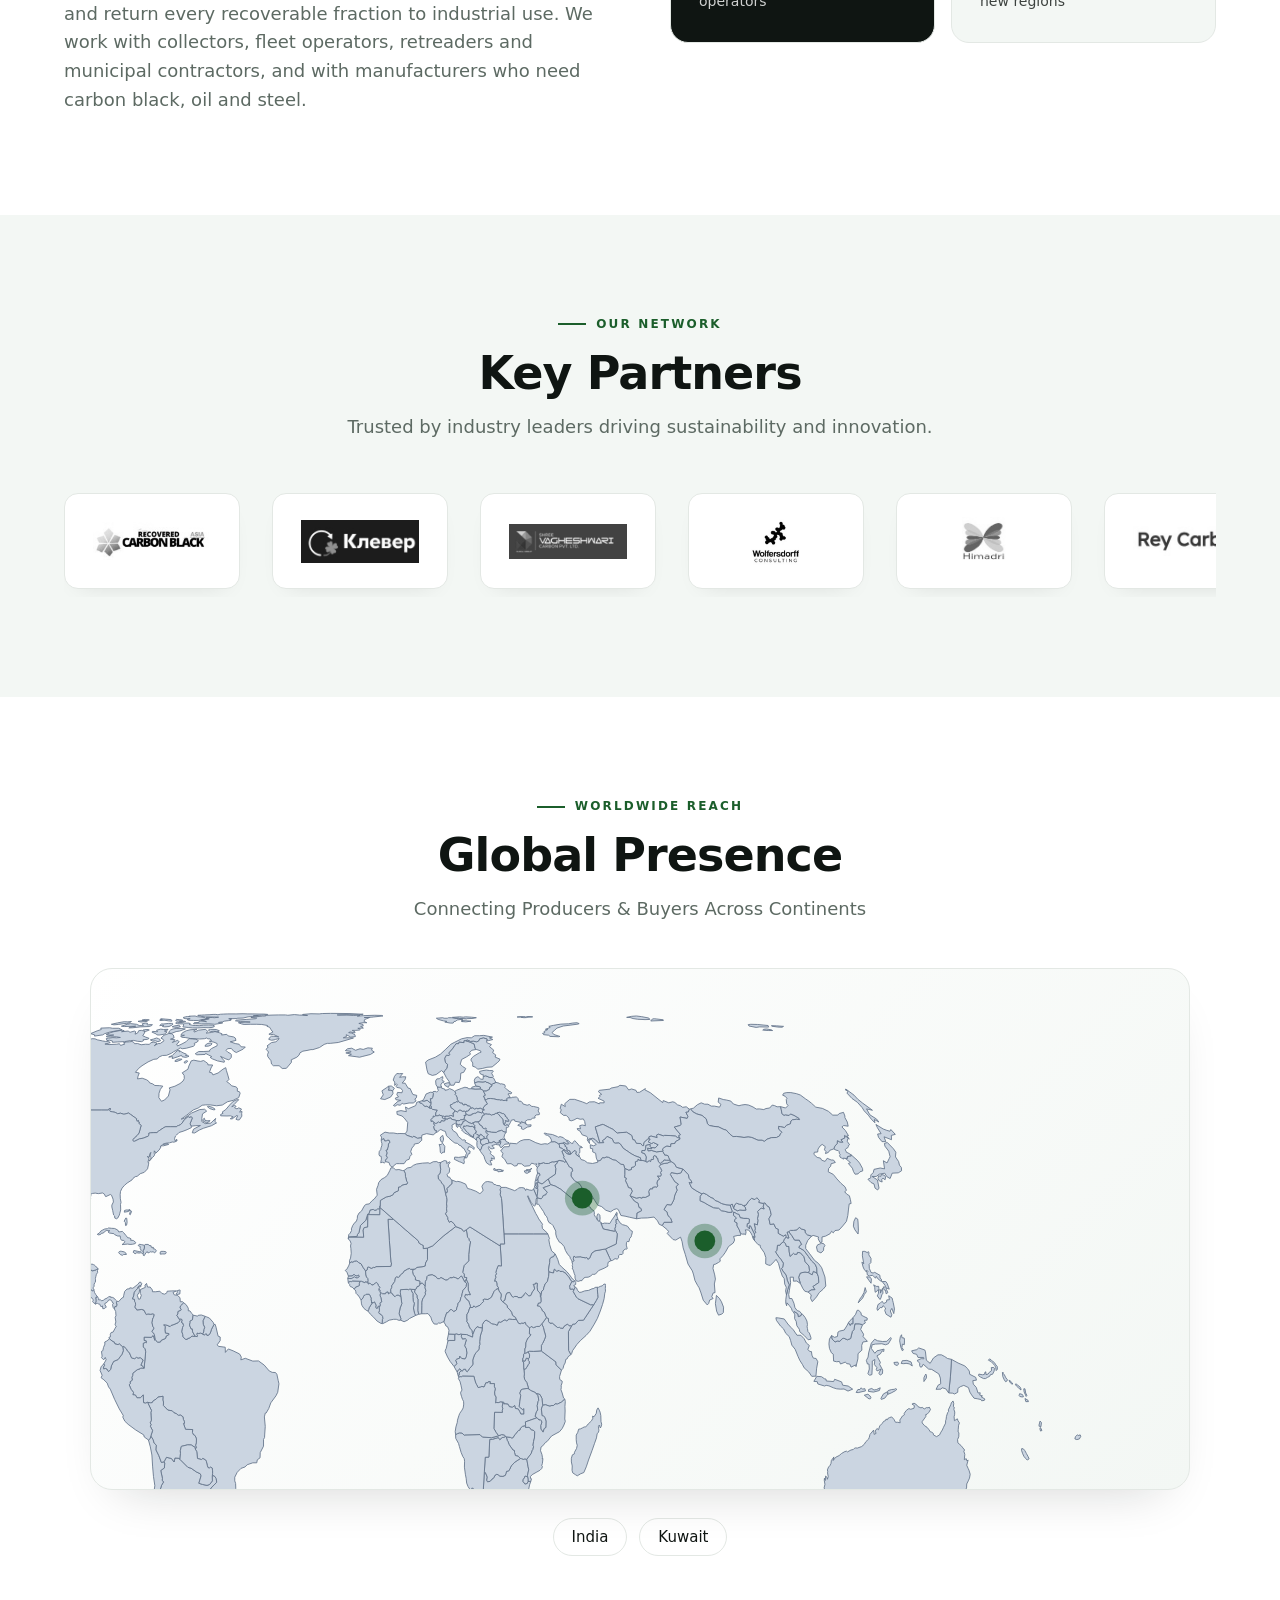
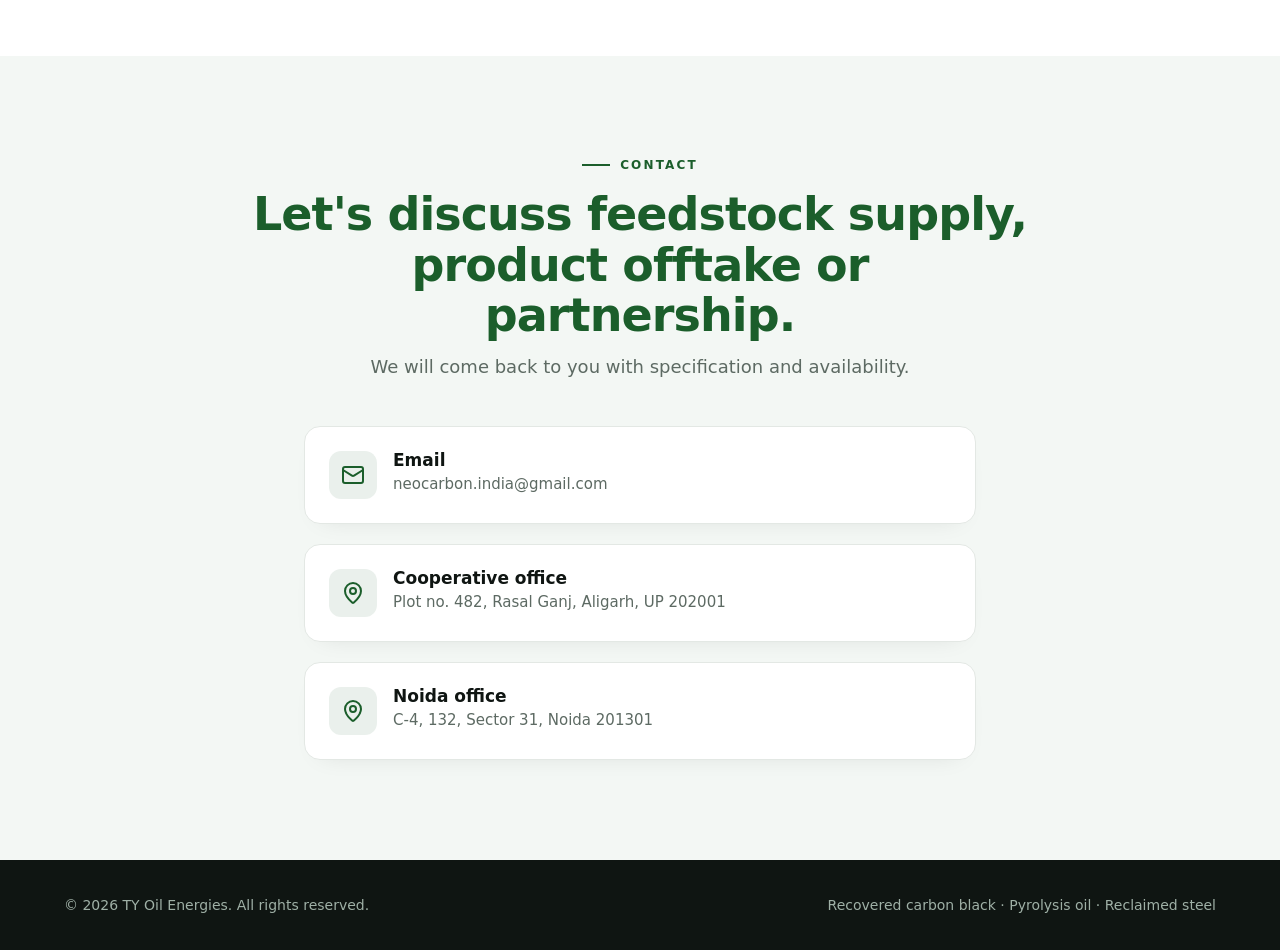
==== commit 950d0bec: "changes" ====
--- a/index.html
+++ b/index.html
@@ -1,411 +1,200 @@
 <!DOCTYPE html>
-<html lang="en">
-  <head>
-    <meta charset="UTF-8" />
-    <meta name="viewport" content="width=device-width, initial-scale=1.0" />
-    <title>TY Oil Energies | Recovered carbon black and tyre pyrolysis oil</title>
-    <meta
-      name="description"
-      content="TY Oil Energies converts end-of-life tyres into recovered carbon black, pyrolysis oil and reclaimed steel through a sealed, continuous pyrolysis process in India."
-    />
-    <meta
-      name="keywords"
-      content="TY Oil Energies, recovered carbon black, tyre pyrolysis oil, reclaimed steel, end-of-life tyres, pyrolysis plant India, NeoBlack, NeoCrude, NeoSteel"
-    />
-    <meta name="author" content="TY Oil Energies" />
-    <meta name="robots" content="index, follow" />
-    <meta name="theme-color" content="#2e6b44" />
-    <link rel="canonical" href="https://neocarbonindia.com/" />
-
-    <!-- Open Graph -->
-    <meta property="og:type" content="website" />
-    <meta property="og:site_name" content="TY Oil Energies" />
-    <meta property="og:title" content="TY Oil Energies | Recovered carbon black and tyre pyrolysis oil" />
-    <meta
-      property="og:description"
-      content="TY Oil Energies converts end-of-life tyres into recovered carbon black, pyrolysis oil and reclaimed steel through a sealed, continuous pyrolysis process in India."
-    />
-    <meta property="og:url" content="https://neocarbonindia.com/" />
-    <meta property="og:image" content="https://neocarbonindia.com/images/plant.jpg" />
-    <meta property="og:image:alt" content="TY Oil Energies pyrolysis recovery facility" />
-    <meta property="og:locale" content="en_IN" />
-
-    <!-- Twitter Card -->
-    <meta name="twitter:card" content="summary_large_image" />
-    <meta name="twitter:title" content="TY Oil Energies | Recovered carbon black and tyre pyrolysis oil" />
-    <meta
-      name="twitter:description"
-      content="TY Oil Energies converts end-of-life tyres into recovered carbon black, pyrolysis oil and reclaimed steel through a sealed, continuous pyrolysis process in India."
-    />
-    <meta name="twitter:image" content="https://neocarbonindia.com/images/plant.jpg" />
-
-    <link rel="icon" href="favicon.png" type="image/png" sizes="32x32" />
-    <link rel="icon" href="favicon.png" type="image/png" sizes="256x256" />
-    <link rel="apple-touch-icon" href="favicon.png" />
-    <link rel="preconnect" href="https://fonts.googleapis.com" />
-    <link rel="preconnect" href="https://fonts.gstatic.com" crossorigin />
-    <link
-      href="https://fonts.googleapis.com/css2?family=Archivo:wght@500;600;700&family=Inter+Tight:wght@400;500&display=swap"
-      rel="stylesheet"
-    />
-    <link rel="stylesheet" href="styles.css" />
-
-    <script type="application/ld+json">
-      {
-        "@context": "https://schema.org",
-        "@type": "Organization",
-        "name": "TY Oil Energies",
-        "url": "https://neocarbonindia.com/",
-        "logo": "https://neocarbonindia.com/logo.png",
-        "description": "TY Oil Energies converts end-of-life tyres into recovered carbon black, pyrolysis oil and reclaimed steel through a sealed, continuous pyrolysis process in India.",
-        "email": "neocarbon.india@gmail.com",
-        "address": [
-          {
-            "@type": "PostalAddress",
-            "streetAddress": "Plot no. 482, Rasal Ganj",
-            "addressLocality": "Aligarh",
-            "addressRegion": "UP",
-            "postalCode": "202001",
-            "addressCountry": "IN"
-          },
-          {
-            "@type": "PostalAddress",
-            "streetAddress": "C-4, 132, Sector 31",
-            "addressLocality": "Noida",
-            "addressRegion": "UP",
-            "postalCode": "201301",
-            "addressCountry": "IN"
-          }
-        ],
-        "sameAs": []
-      }
-    </script>
-  </head>
-  <body>
-    <div id="page-loader" class="page-loader" aria-live="polite" aria-label="Loading">
-      <div class="loader-inner">
-        <img class="loader-logo" src="logo.png" alt="TY Oil Energies" width="200" height="116" />
-        <div class="loader-bar" role="progressbar" aria-valuemin="0" aria-valuemax="100" aria-valuenow="0">
-          <span class="loader-fill"></span>
-        </div>
-        <p class="loader-text">Recovering what matters</p>
-      </div>
-    </div>
-
-    <div class="scroll-progress" aria-hidden="true">
-      <span class="scroll-progress-bar"></span>
-    </div>
-
-    <header class="site-header">
-      <div class="wrap nav">
-        <a href="#top" class="brand">
-          <img class="brand-logo" src="logo.png" alt="TY Oil Energies" />
-        </a>
-        <button class="menu-toggle" type="button" aria-expanded="false" aria-label="Open menu">
-          <span></span>
-        </button>
-        <ul class="nav-links">
-          <li><a href="#products">Products</a></li>
-          <li><a href="#technology">Technology</a></li>
-          <li><a href="#sustainability">Sustainability</a></li>
-          <li><a href="#about">About</a></li>
-          <li><a href="#contact">Contact</a></li>
-        </ul>
-      </div>
-    </header>
-
-    <main id="top">
-      <section class="hero">
-        <div class="hero-bg" aria-hidden="true">
-          <span class="orb orb-a"></span>
-          <span class="orb orb-b"></span>
-          <span class="orb orb-c"></span>
-        </div>
-        <div class="wrap hero-grid">
-          <div class="hero-copy">
-            <h1 class="anim-in anim-d1">A tyre reaches the end of its life. <span>The material inside it does not.</span></h1>
-            <p class="anim-in anim-d2">
-              TY Oil Energies recovers carbon black, pyrolysis oil and steel from end-of-life tyres across India.
-            </p>
-            <div class="btns anim-in anim-d3">
-              <a href="#technology" class="btn fill">Our technology</a>
-              <a href="#contact" class="btn">Contact us</a>
-            </div>
-          </div>
-          <div class="hero-visual anim-in anim-d4" id="hero-visual">
-            <div class="hero-frame">
-              <img
-                class="hero-img"
-                src="images/plant.jpg"
-                alt="TY Oil Energies pyrolysis plant facility"
-                width="720"
-                height="495"
-              />
-            </div>
-          </div>
-        </div>
-      </section>
-
-      <div class="stats">
-        <div class="wrap stats-grid stagger-group reveal">
-          <div class="stat">
-            <strong data-count="3">0</strong>
-            <span>Three recovered streams from a single input, each produced to a consistent, documented specification.</span>
-          </div>
-          <div class="stat">
-            <strong data-count="5">0</strong>
-            <span>Controlled process stages from intake to dispatch</span>
-          </div>
-          <div class="stat">
-            <strong data-count="8">0</strong>
-            <span>Industries that already depend on virgin equivalents</span>
-          </div>
-        </div>
-      </div>
-
-      <section id="products">
-        <div class="wrap reveal">
-          <div class="section-head">
-            <div class="label">Products</div>
-            <h2>Three recovered streams from a single input, each produced to a consistent, documented specification.</h2>
-            <p>Every end-of-life tyre entering our line is separated into materials that industry can use directly. Steel is removed first, during preparation. The prepared rubber then passes into sealed, oxygen-free thermal conversion, which yields a hydrocarbon oil and a solid carbon char. The oil is condensed and refined into a stable process feedstock. The char is milled and classified into recovered carbon black suitable for substitution against several virgin grades.</p>
-          </div>
-          <div class="product-grid stagger-group">
-            <article class="product-card">
-              <img class="product-logo" src="logo-icon.png" alt="" width="52" height="52" />
-              <h3>NeoBlack</h3>
-              <p>Recovered carbon black of consistent grade and particle size.</p>
-            </article>
-            <article class="product-card">
-              <img class="product-logo" src="logo-icon.png" alt="" width="52" height="52" />
-              <h3>NeoCrude</h3>
-              <p>Stable recovered tyre pyrolysis oil for process and refining use.</p>
-            </article>
-            <article class="product-card">
-              <img class="product-logo" src="logo-icon.png" alt="" width="52" height="52" />
-              <h3>NeoSteel</h3>
-              <p>High-tensile reclaimed steel wire, cleaned and baled for reuse.</p>
-            </article>
-          </div>
-        </div>
-      </section>
-
-      <div class="statement-banner reveal-scale">
-        <img src="images/plant.jpg" alt="" aria-hidden="true" class="statement-img" />
-        <p>Built to close a loop that India currently leaves open.</p>
-      </div>
-
-      <section id="technology" class="alt">
-        <div class="wrap">
-          <div class="split reveal reveal-left">
-            <div class="split-media img-zoom">
-              <img src="images/plant.jpg" alt="TY Oil Energies pyrolysis plant with silos and reactor" width="560" height="420" />
-            </div>
-            <div class="split-body">
-              <div class="label">Technology</div>
-              <h2>A continuous, sealed pyrolysis line designed for consistent output rather than maximum throughput.</h2>
-              <p>Pyrolysis performs only as well as the material entering it. The majority of our process control therefore sits upstream of the reactor, in grading, sizing, wire separation and drying, so that every charge presents the same characteristics and the output stays inside the same band batch after batch.</p>
-              <p>Conversion takes place under seal with oxygen excluded and heat applied indirectly, so the rubber decomposes thermally rather than combusting. Vapour is drawn off through a staged condenser train and settled into oil by grade. Solid char is cooled, scalped for residual wire, then milled and classified into finished carbon. Non-condensable gas is captured and returned to the burners as fuel.</p>
-            </div>
-          </div>
-
-          <div class="process-list stagger-group reveal">
-            <div class="process-item"><b>01</b><div><h3>Intake</h3><p>Loads are weighed, sampled and graded, with rims, tubes and contamination removed before acceptance.</p></div></div>
-            <div class="process-item"><b>02</b><div><h3>Preparation</h3><p>Casings are reduced to uniform chip, with steel extracted magnetically and textile removed by air classification.</p></div></div>
-            <div class="process-item"><b>03</b><div><h3>Conversion</h3><p>Prepared chip is charged under seal into an indirectly heated reactor operating without oxygen.</p></div></div>
-            <div class="process-item"><b>04</b><div><h3>Recovery</h3><p>Vapour is condensed into oil, char is milled into carbon black, and process gas is captured for reuse.</p></div></div>
-            <div class="process-item"><b>05</b><div><h3>Dispatch</h3><p>Finished material is classified, packed and released against a batch record.</p></div></div>
-          </div>
-
-          <figure class="reveal">
-            <div class="in">
-              <svg viewBox="0 0 640 210" xmlns="http://www.w3.org/2000/svg" role="img" aria-label="Whole tyres entering a twin-rotor shredder and leaving as uniform chips">
-                <path d="M180 14h280l-52 46H232z" fill="none" stroke="#212C21" />
-                <g transform="translate(0,22)">
-                  <circle class="fall" cx="270" cy="0" r="15" fill="none" stroke="#3F8A58" stroke-width="6" />
-                  <circle class="fall a2" cx="340" cy="0" r="13" fill="none" stroke="#2E6B44" stroke-width="6" />
-                  <circle class="fall a3" cx="306" cy="0" r="16" fill="none" stroke="#3F8A58" stroke-width="6" />
-                </g>
-                <rect x="212" y="66" width="216" height="98" fill="none" stroke="#212C21" />
-                <g transform="translate(268,115)">
-                  <g class="spin">
-                    <circle r="36" fill="#0E130E" stroke="#3F8A58" stroke-width="1.2" />
-                    <path d="M0-36 13-32 7-24z" fill="#63C387" /><path d="M36 0 32 13 24 7z" fill="#63C387" />
-                    <path d="M0 36-13 32-7 24z" fill="#63C387" /><path d="M-36 0-32-13-24-7z" fill="#63C387" />
-                    <circle r="8" fill="none" stroke="#2E6B44" />
-                  </g>
-                </g>
-                <g transform="translate(372,115)">
-                  <g class="spin rev">
-                    <circle r="36" fill="#0E130E" stroke="#3F8A58" stroke-width="1.2" />
-                    <path d="M0-36 13-32 7-24z" fill="#2E6B44" /><path d="M36 0 32 13 24 7z" fill="#2E6B44" />
-                    <path d="M0 36-13 32-7 24z" fill="#2E6B44" /><path d="M-36 0-32-13-24-7z" fill="#2E6B44" />
-                    <circle r="8" fill="none" stroke="#2E6B44" />
-                  </g>
-                </g>
-                <g transform="translate(0,172)">
-                  <rect class="fall" x="286" y="0" width="12" height="8" fill="#63C387" />
-                  <rect class="fall a2" x="316" y="0" width="10" height="7" fill="#3F8A58" />
-                  <rect class="fall a3" x="344" y="0" width="11" height="7" fill="#2E6B44" />
-                </g>
-              </svg>
-            </div>
-            <figcaption>Twin-rotor size reduction, whole casing to uniform chip</figcaption>
-          </figure>
-
-          <figure class="reveal">
-            <div class="in">
-              <svg viewBox="0 0 640 200" xmlns="http://www.w3.org/2000/svg" role="img" aria-label="Enclosed conveyor carrying chip into a sealed heated reactor">
-                <g transform="translate(28,112)">
-                  <path d="M0-36h312M0-36v36M312-36v36" stroke="#212C21" />
-                  <rect x="0" y="0" width="312" height="11" fill="#141A14" stroke="#212C21" />
-                  <clipPath id="bc"><rect x="0" y="0" width="312" height="11" /></clipPath>
-                  <g clip-path="url(#bc)">
-                    <g class="belt">
-                      <rect x="-32" width="6" height="11" fill="#2E6B44" /><rect x="0" width="6" height="11" fill="#2E6B44" />
-                      <rect x="32" width="6" height="11" fill="#2E6B44" /><rect x="64" width="6" height="11" fill="#2E6B44" />
-                      <rect x="96" width="6" height="11" fill="#2E6B44" /><rect x="128" width="6" height="11" fill="#2E6B44" />
-                      <rect x="160" width="6" height="11" fill="#2E6B44" /><rect x="192" width="6" height="11" fill="#2E6B44" />
-                      <rect x="224" width="6" height="11" fill="#2E6B44" /><rect x="256" width="6" height="11" fill="#2E6B44" />
-                      <rect x="288" width="6" height="11" fill="#2E6B44" /><rect x="320" width="6" height="11" fill="#2E6B44" />
-                    </g>
-                  </g>
-                  <g class="ride"><rect x="4" y="-15" width="12" height="10" fill="#63C387" /></g>
-                  <g class="ride" style="animation-delay: 1.1s"><rect x="4" y="-14" width="10" height="9" fill="#3F8A58" /></g>
-                  <g class="ride" style="animation-delay: 2.2s"><rect x="4" y="-15" width="11" height="10" fill="#2E6B44" /></g>
-                  <circle cy="5.5" r="9" fill="none" stroke="#212C21" />
-                  <circle cx="312" cy="5.5" r="9" fill="none" stroke="#212C21" />
-                </g>
-                <g transform="translate(392,118)">
-                  <circle r="24" fill="#141A14" stroke="#3F8A58" />
-                  <g class="spin slow">
-                    <path d="M0-24V24M-24 0H24" stroke="#63C387" stroke-width="2" />
-                    <path d="M-17-17 17 17M17-17-17 17" stroke="#2E6B44" stroke-width="1.4" />
-                  </g>
-                  <circle r="4" fill="#63C387" />
-                </g>
-                <g transform="translate(528,104)">
-                  <rect x="-14" y="-58" width="28" height="12" fill="none" stroke="#212C21" />
-                  <ellipse rx="76" ry="42" fill="#0E130E" stroke="#3F8A58" />
-                  <ellipse class="heat" rx="58" ry="27" fill="#C2703F" opacity=".45" filter="url(#sf)" />
-                  <defs><filter id="sf"><feGaussianBlur stdDeviation="9" /></filter></defs>
-                  <g class="spin slow"><ellipse rx="76" ry="42" fill="none" stroke="#212C21" stroke-dasharray="6 12" /></g>
-                  <path d="M-88 30h176M-62 30-68 50M62 30 68 50" stroke="#212C21" />
-                </g>
-              </svg>
-            </div>
-            <figcaption>Enclosed transfer through a rotary airlock into the sealed reactor</figcaption>
-          </figure>
-        </div>
-      </section>
-
-      <section id="applications">
-        <div class="wrap reveal">
-          <div class="section-head">
-            <div class="label">Applications</div>
-            <h2>Recovered materials engineered to perform in the industries that already depend on virgin equivalents.</h2>
-          </div>
-          <div class="app-grid stagger-group">
-            <div class="app-pill">Tyre manufacturing</div>
-            <div class="app-pill">Rubber goods and moulded components</div>
-            <div class="app-pill">Cables, hoses and profiles</div>
-            <div class="app-pill">Paints, inks and coatings</div>
-            <div class="app-pill">Plastics and masterbatch</div>
-            <div class="app-pill">Industrial process fuel</div>
-            <div class="app-pill">Steel mills and foundries</div>
-            <div class="app-pill">Research and product development</div>
-          </div>
-        </div>
-      </section>
-
-      <section id="sustainability" class="alt">
-        <div class="wrap">
-          <div class="split reverse reveal reveal-right">
-            <div class="split-media img-zoom">
-              <img src="images/plant.jpg" alt="TY Oil Energies sustainable tyre recovery facility" width="560" height="420" />
-            </div>
-            <div class="split-body">
-              <div class="label">Sustainability</div>
-              <h2>Producing virgin carbon black consumes fossil feedstock to create a material that already exists inside every discarded tyre.</h2>
-              <p>India generates significantly more end-of-life tyres each year than the country has licensed capacity to process, and the shortfall continues to widen. The default outcomes, stockpiling and open burning, destroy recoverable material and release avoidable emissions in the process.</p>
-              <p>Recovery changes the arithmetic on both sides. Each tonne of recovered carbon black displaces a tonne that would otherwise have been manufactured from fossil oil, and each tyre processed is one removed from an unmanaged waste stream. For manufacturers, substitution is a direct route to lower embedded carbon in the finished product without redesigning it.</p>
-              <p>Containment is what makes that case hold. Material handling is enclosed with extraction at source, the reactor operates under seal, and process gas is cleaned and burned back into the plant rather than flared, supplying the majority of its thermal load. Emissions pass through multi-stage treatment before release, and operating conditions are logged continuously through every cycle.</p>
-            </div>
-          </div>
-        </div>
-      </section>
-
-      <section id="quality">
-        <div class="wrap reveal">
-          <div class="section-head">
-            <div class="label">Quality</div>
-            <h2>Standards we work to.</h2>
-            <p>Consistency is the condition of entry for any recovered material. Our products are sampled at discharge and tested using the same recognised methods our customers apply to virgin material, so results can be read directly against an incumbent supplier's certificate. Retained samples are held against every batch number, and third party verification is available on request.</p>
-          </div>
-        </div>
-      </section>
-
-      <section id="about" class="alt">
-        <div class="wrap">
-          <div class="split reveal reveal-right">
-            <div class="split-body">
-              <div class="label">About</div>
-              <h2>An Indian materials recovery company built around a single process, operated properly.</h2>
-              <p>TY Oil Energies takes end-of-life tyres apart under controlled conditions and returns every recoverable fraction to industrial use. That is the whole business, and the plant is engineered around it rather than adapted to it.</p>
-              <p>We contract at both ends of the loop. Collectors, fleet operators, retreaders and municipal contractors require a documented route for the casings they hold. Manufacturers require carbon black, process oil and steel, and increasingly prefer recovered material where specification allows. We also support partners developing recovery capacity in their own regions.</p>
-            </div>
-            <div class="split-media img-zoom">
-              <img src="images/plant.jpg" alt="TY Oil Energies plant exterior" width="560" height="420" />
-            </div>
-          </div>
-        </div>
-      </section>
-
-      <section id="contact">
-        <div class="wrap reveal">
-          <div class="section-head">
-            <div class="label">Contact</div>
-            <h2>Contact our team to discuss feedstock supply, product offtake or partnership. We will come back to you with specification and availability.</h2>
-          </div>
-          <div class="contact-grid stagger-group">
-            <div class="contact-card wide">
-              <div>
-                <h3>Email</h3>
-                <p><a href="mailto:neocarbon.india@gmail.com">neocarbon.india@gmail.com</a></p>
-              </div>
-              <a href="mailto:neocarbon.india@gmail.com" class="btn fill">Contact us</a>
-            </div>
-            <div class="contact-card">
-              <h3>Cooperative office</h3>
-              <p>Plot no. 482, Rasal Ganj<br />Aligarh, UP 202001</p>
-            </div>
-            <div class="contact-card">
-              <h3>Noida office</h3>
-              <p>C-4, 132, Sector 31<br />Noida 201301</p>
-            </div>
-          </div>
-        </div>
-      </section>
-    </main>
-
-    <footer class="site-footer">
-      <div class="wrap foot">
-        <div class="foot-brand">
-          <img src="logo.png" alt="TY Oil Energies" width="150" height="87" />
-        </div>
-        <div class="foot-meta">
-          <div>&copy; 2026 TY Oil Energies. All rights reserved.</div>
-          <div>Recovered carbon black · Pyrolysis oil · Reclaimed steel</div>
-        </div>
-      </div>
-    </footer>
-
-    <button class="back-to-top" type="button" aria-label="Back to top" hidden>
-      <svg width="18" height="18" viewBox="0 0 24 24" fill="none" aria-hidden="true">
-        <path d="M12 19V5M12 5l-6 6M12 5l6 6" stroke="currentColor" stroke-width="2" stroke-linecap="round" stroke-linejoin="round" />
-      </svg>
-    </button>
-
-    <script src="script.js"></script>
-  </body>
-</html>
+<html lang="en"><head><meta charset="utf-8">
+<meta name="viewport" content="width=device-width, initial-scale=1, viewport-fit=cover">
+<title>TY Oil Energies | Recovered carbon black, pyrolysis oil and steel</title>
+<style>
+:root{--g:#1b5e2b;--g2:#2e6b44;--g3:#6fc08a;--ink:#0f1512;--ink2:#1a2420;--mut:#5d6a63;--line:#e3e8e4;--soft:#f3f7f4;color-scheme:light;box-sizing:border-box;padding-top:env(safe-area-inset-top,0px);padding-bottom:env(safe-area-inset-bottom,0px)}
+*,*::before,*::after{box-sizing:inherit}html{scroll-behavior:smooth;scroll-padding-top:80px}
+body{margin:0;background:#fff;color:var(--ink);font-family:Inter,system-ui,-apple-system,"Segoe UI",Roboto,sans-serif;line-height:1.6;overflow-x:hidden}
+a{color:inherit;text-decoration:none}.w{max-width:1200px;margin:0 auto;padding:0 24px}section{padding:100px 0;position:relative}
+.ey{font-size:12px;font-weight:700;letter-spacing:.18em;text-transform:uppercase;color:var(--g);display:flex;align-items:center;gap:10px}.ey::before{content:"";width:28px;height:2px;background:var(--g)}
+h1,h2,h3{margin:0;line-height:1.1;letter-spacing:-.02em}h2{font-size:clamp(30px,4.2vw,46px);margin:14px 0 18px;max-width:780px}
+.lead{color:var(--mut);font-size:18px;max-width:700px;margin:0}
+.btn{display:inline-flex;align-items:center;gap:8px;padding:15px 28px;border-radius:12px;font-weight:600;font-size:15px;border:1.5px solid var(--g);transition:.25s}
+.pri{background:var(--g);color:#fff;box-shadow:0 10px 30px -10px var(--g)}.pri:hover{background:var(--ink);border-color:var(--ink);transform:translateY(-2px)}
+.gho{color:var(--g)}.gho:hover{background:var(--soft)}
+header{position:sticky;top:0;z-index:20;background:rgba(255,255,255,.9);backdrop-filter:blur(12px);border-bottom:1px solid var(--line);padding-top:env(safe-area-inset-top,0px)}
+.nav{display:flex;align-items:center;justify-content:space-between;height:74px}
+.logo{display:flex;align-items:center;gap:10px;font-weight:800;font-size:19px}.logo span{color:var(--g)}
+.mk{width:36px;height:36px;border-radius:10px;background:var(--ink);display:grid;place-items:center}.mk::after{content:"";width:17px;height:17px;border:3px solid #fff;border-right-color:var(--g3);border-radius:50%}
+.nav-panel{display:flex;align-items:center;gap:28px;margin-left:auto}.menu-btn{display:none;width:42px;height:42px;border:1px solid var(--line);border-radius:10px;background:#fff;cursor:pointer;padding:0;align-items:center;justify-content:center;flex-shrink:0}.menu-btn span,.menu-btn span::before,.menu-btn span::after{display:block;width:18px;height:2px;background:var(--ink);border-radius:2px;position:relative;transition:.2s}.menu-btn span::before,.menu-btn span::after{content:"";position:absolute;left:0}.menu-btn span::before{top:-6px}.menu-btn span::after{top:6px}.menu-btn[aria-expanded="true"] span{background:transparent}.menu-btn[aria-expanded="true"] span::before{top:0;transform:rotate(45deg)}.menu-btn[aria-expanded="true"] span::after{top:0;transform:rotate(-45deg)}nav ul{display:flex;gap:30px;list-style:none;margin:0;padding:0;font-size:15px;font-weight:500}nav a:hover{color:var(--g)}nav a{position:relative;padding:6px 2px;transition:color .2s}nav a.is-active{color:var(--g)}nav a.is-active::after{content:"";position:absolute;left:0;right:0;bottom:-8px;height:2px;background:var(--g);border-radius:99px}.nav-cta{display:inline-flex;align-items:center;padding:9px 18px;border-radius:999px;font-weight:600;font-size:14px;border:1.5px solid var(--g);color:var(--g);background:transparent;transition:.2s}.nav-cta:hover{background:var(--soft)}.nav-cta.is-active{background:var(--g);color:#fff;border-color:var(--g)}@media(min-width:901px){.nav{position:relative}.nav-panel nav{position:absolute;left:50%;top:50%;transform:translate(-50%,-50%)}}
+.hero{padding:70px 0 0;overflow:hidden;background:radial-gradient(circle at 85% 20%,#e6f1e9,transparent 55%),#fff;display:flex;flex-direction:column}
+.hg{display:grid;grid-template-columns:.9fr 1.15fr;gap:30px;align-items:center}
+.pill{display:inline-flex;align-items:center;gap:8px;background:var(--soft);border:1px solid var(--line);padding:7px 14px;border-radius:99px;font-size:13px;font-weight:600;color:var(--g)}.pill i{width:8px;height:8px;border-radius:50%;background:var(--g3);animation:pu 1.8s infinite}
+@keyframes pu{50%{box-shadow:0 0 0 8px #6fc08a33}}
+.hero h1{font-size:clamp(38px,5.6vw,68px);margin:22px 0}.hero h1 em{font-style:normal;background:linear-gradient(90deg,var(--g),var(--g3));-webkit-background-clip:text;background-clip:text;color:transparent}
+.hero p{font-size:19px;color:var(--mut);max-width:540px;margin:0}.cta{display:flex;gap:14px;flex-wrap:wrap}
+.art{position:relative}.art img{width:100%;height:auto;display:block;border-radius:26px;box-shadow:0 40px 80px -30px #0f151299}.art svg{width:100%;height:auto;display:block}
+.spin{transform-origin:300px 300px;animation:sp 40s linear infinite}@keyframes sp{to{transform:rotate(360deg)}}
+.fl{position:absolute;background:#fff;border:1px solid var(--line);border-radius:14px;padding:12px 16px;box-shadow:0 18px 40px -16px #0003;font-size:13px;animation:fy 5s ease-in-out infinite}
+.fl b{display:block;font-size:15px;color:var(--g)}.fl:nth-of-type(2){animation-delay:-1.6s}.fl:nth-of-type(3){animation-delay:-3.2s}
+@keyframes fy{50%{transform:translateY(-12px)}}
+.tick{background:var(--ink);color:#fff;overflow:hidden;padding:20px 0;white-space:nowrap}
+.tr{display:inline-flex;gap:56px;animation:mq 30s linear infinite;padding-left:56px}.tr span{font-weight:600;font-size:15px;letter-spacing:.04em;color:#c8d4cc}.tr span::before{content:"◆";color:var(--g3);margin-right:14px;font-size:10px}
+@keyframes mq{to{transform:translateX(-50%)}}
+.stats{display:grid;grid-template-columns:repeat(3,1fr);gap:22px;margin-top:-1px}
+.st{padding:40px 10px;border-right:1px solid var(--line)}.st:last-child{border:0}.st b{font-size:60px;color:var(--g);line-height:1;display:block;letter-spacing:-.03em}.st span{color:var(--mut);display:block;margin-top:10px;max-width:280px}
+.g3{display:grid;grid-template-columns:repeat(3,1fr);gap:24px;margin-top:50px}
+.pc{background:linear-gradient(160deg,var(--ink2),var(--ink));color:#fff;border-radius:22px;overflow:hidden;transition:.35s;position:relative}.pc:hover{transform:translateY(-8px);box-shadow:0 30px 60px -24px #1b5e2b99}
+.pc svg{width:100%;height:190px;display:block;background:linear-gradient(135deg,#1b5e2b,#0f1512)}.pc img{width:100%;height:230px;object-fit:cover;display:block}.pb{padding:28px}.pb h3{font-size:24px;margin-bottom:8px}.pb p{margin:0;color:#b9c6be;font-size:15px}
+.tag{display:inline-block;margin-top:18px;font-size:13px;font-weight:600;color:var(--g3)}
+.pr{background:var(--soft)}.fw{margin-top:54px;background:#fff;border:1px solid var(--line);border-radius:24px;padding:30px 20px;overflow-x:auto}.fw svg{min-width:860px;width:100%;height:auto;display:block}
+.dash{stroke-dasharray:8 8;animation:da 1.2s linear infinite}@keyframes da{to{stroke-dashoffset:-16}}
+.sp{display:grid;grid-template-columns:repeat(5,1fr);gap:16px;margin-top:30px}
+.sx{background:#fff;border:1px solid var(--line);border-top:4px solid var(--g);border-radius:14px;padding:22px;transition:.3s}.sx:hover{transform:translateY(-6px)}
+.sx i{font-style:normal;font-weight:800;color:var(--g);font-size:28px;opacity:.35}.sx h3{font-size:18px;margin:6px 0}.sx p{margin:0;font-size:14px;color:var(--mut)}
+.dk{background:var(--ink);color:#fff;overflow:hidden}.dk .ey{color:var(--g3)}.dk .ey::before{background:var(--g3)}.dk .lead{color:#b9c6be}
+.dk::before{content:"";position:absolute;right:-8%;top:0;bottom:0;width:42%;background:linear-gradient(135deg,var(--g),#0e3a1a);clip-path:polygon(40% 0,100% 0,100% 100%,0 100%);opacity:.9}
+.sg{display:grid;grid-template-columns:1.1fr .9fr;gap:60px;align-items:center;position:relative}
+.q h3{font-size:20px;margin-bottom:16px}
+.q ul{margin:0;padding:0;display:grid;gap:14px}.q li{list-style:none;display:flex;align-items:center;gap:16px;padding:18px 20px;background:#ffffff12;border:1px solid #ffffff22;backdrop-filter:blur(10px);border-radius:16px;color:#dbe6df}.qi{width:48px;height:48px;border-radius:12px;background:#6fc08a22;border:1px solid #6fc08a3d;display:grid;place-items:center;flex-shrink:0;color:var(--g3)}.qi svg{width:22px;height:22px;stroke:currentColor;fill:none;stroke-width:2;stroke-linecap:round;stroke-linejoin:round}.q li b{display:block;font-size:16px;font-weight:700;color:var(--g3);line-height:1.25;margin-bottom:3px}.q li span{display:block;font-size:14px;color:#dbe6df;line-height:1.4}
+.chips{display:flex;flex-wrap:wrap;gap:12px;margin-top:38px}.chips span{padding:13px 22px;border:1.5px solid var(--line);border-radius:99px;font-weight:500;background:#fff;transition:.25s}.chips span:hover{background:var(--g);color:#fff;border-color:var(--g);transform:translateY(-3px)}
+.ab{display:grid;grid-template-columns:1fr 1fr;gap:60px;align-items:center}.ab .tiles{display:grid;grid-template-columns:1fr 1fr;gap:16px}
+.tl{border-radius:18px;padding:28px;background:var(--soft);border:1px solid var(--line)}.tl:nth-child(2){background:var(--g);color:#fff}.tl:nth-child(3){background:var(--ink);color:#fff}.tl b{font-size:18px;display:block;margin-bottom:6px}.tl span{font-size:14px;opacity:.8}
+.cb{background:linear-gradient(135deg,var(--g),#0e3a1a);color:#fff;border-radius:28px;padding:56px;position:relative;overflow:hidden}
+.cb::after{content:"";position:absolute;right:-60px;top:-60px;width:300px;height:300px;border:50px solid #ffffff14;border-radius:50%}
+.cb h2{color:#fff;position:relative}.cb .lead{color:#d3e6d9;position:relative}
+.cg{display:grid;grid-template-columns:repeat(3,1fr);gap:20px;margin-top:40px;position:relative}.cx{background:#ffffff14;border:1px solid #ffffff2a;border-radius:16px;padding:22px}.cx h3{font-size:13px;letter-spacing:.14em;text-transform:uppercase;color:var(--g3);margin-bottom:8px}.cx p{margin:0}
+.cb .btn{background:#fff;color:var(--g);border-color:#fff;margin-top:34px;position:relative}.cb .btn:hover{background:var(--ink);color:#fff;border-color:var(--ink)}
+footer{background:var(--ink);color:#9fb0a6;padding:34px 0;font-size:14px;margin-top:0}footer .w{display:flex;justify-content:space-between;flex-wrap:wrap;gap:12px}
+.rv{opacity:0;transform:translateY(34px);transition:1s cubic-bezier(.2,.7,.2,1)}.rv.in{opacity:1;transform:none}
+@media(max-width:900px){.hg,.sg,.ab{grid-template-columns:1fr}.g3,.cg,.stats{grid-template-columns:1fr}.sp{grid-template-columns:1fr 1fr}section{padding:70px 0}.st{border:0;border-bottom:1px solid var(--line)}.cb{padding:34px}.dk::before{width:100%;opacity:.25}.nav{height:64px}.logo,.menu-btn{position:relative;z-index:20}.lm{height:44px}.menu-btn{display:flex}.nav-panel{display:none;position:fixed;top:0;left:0;width:100%;height:100vh;height:100dvh;z-index:15;margin:0;background:#fff;padding:calc(80px + env(safe-area-inset-top,0px)) 24px 32px;flex-direction:column;align-items:stretch;overflow:auto;box-sizing:border-box}.nav-panel.is-open{display:flex}.nav-panel nav ul{flex-direction:column;gap:0;width:100%}.nav-panel nav a{display:block;padding:14px 0;border-top:1px solid var(--line)}.nav-panel nav a.is-active::after{display:none}.nav-panel nav a.is-active{font-weight:700}.nav-panel .nav-cta{margin-top:10px;justify-content:center;width:100%}.hero{padding:48px 0 0;height:auto}.hero p,.lead{font-size:16px}.cta .btn,.cb .btn{width:100%;justify-content:center}.chips span{padding:11px 16px}}
+@media(max-width:520px){.sp,.ab .tiles{grid-template-columns:1fr}}
+@media(prefers-reduced-motion:reduce){*{animation:none!important}.rv{opacity:1;transform:none}}
+.hero .hg{display:flex;flex-direction:column;flex:1;min-height:0;width:100%;max-width:none;padding:0;text-align:center;gap:44px}.hero .hg>:first-child{width:min(1200px,100%);margin:0 auto;padding:0 24px}.hero h1{max-width:960px;margin:22px auto;font-size:clamp(34px,5vw,60px)}.hero p{margin:0 auto}.hero .art{position:relative;width:100%;margin:0}.hero .art img{position:static;width:100%;height:auto;display:block;border-radius:0;box-shadow:none}
+.sp{grid-template-columns:repeat(6,1fr);gap:14px}.sp .ph{grid-column:span 2;border-radius:18px;overflow:hidden;box-shadow:0 24px 50px -28px #0f151299;transition:.35s}.sp .ph:nth-child(n+4){grid-column:span 3}.sp .ph:hover{transform:translateY(-6px)}.sp .ph img{width:100%;height:100%;display:block;object-fit:cover}@media(max-width:700px){.sp{grid-template-columns:1fr}.sp .ph,.sp .ph:nth-child(n+4){grid-column:auto}}
+.logo{gap:12px}.lm{height:56px;width:auto;border-radius:0;display:block;object-fit:contain}.lt{display:none}.lt b{font-size:21px;font-weight:700;letter-spacing:.2em;color:var(--ink)}.lt small{font-size:10px;font-weight:600;letter-spacing:.5em;color:var(--g);margin-top:6px}
+.kp-sec{background:var(--soft)}
+.sec-hd{text-align:center;max-width:760px;margin:0 auto 44px}.sec-hd .ey{justify-content:center}.sec-hd h2{margin:14px auto 14px}.sec-hd .lead{margin:0 auto}
+.kp-wrap{overflow-x:auto;padding:8px 0;-ms-overflow-style:none;scrollbar-width:none}.kp-wrap::-webkit-scrollbar{display:none}
+.kp-track{display:flex;align-items:center;gap:32px;width:max-content;animation:kp-mq 22s linear infinite}.kp-wrap:hover .kp-track{animation-play-state:paused}
+@keyframes kp-mq{0%{transform:translateX(0)}100%{transform:translateX(-50%)}}
+.kp-card{flex-shrink:0;background:#fff;padding:20px 28px;border-radius:14px;border:1px solid var(--line);box-shadow:0 10px 24px -16px #0f151226;display:flex;align-items:center;justify-content:center;height:96px;width:176px;transition:transform .25s,border-color .25s}.kp-card:hover{transform:scale(1.05);border-color:var(--g)}
+.kp-card img{display:block;height:48px;width:100%;object-fit:contain;filter:grayscale(100%);transition:filter .3s}.kp-card:hover img{filter:grayscale(0%)}
+.gp-box{max-width:1100px;margin:0 auto}
+.gp-map-card{position:relative;border-radius:22px;overflow:hidden;background:linear-gradient(135deg,#fff,var(--soft));border:1px solid var(--line);box-shadow:0 24px 50px -28px #0f151233}
+.gp-stage{position:relative;width:100%;height:520px;border-radius:16px;overflow:hidden;cursor:grab;user-select:none;touch-action:pan-y}.gp-stage:active{cursor:grabbing}
+.gp-stage svg{width:100%;height:100%;display:block}
+.gp-countries path{fill:#cbd5e1;stroke:#64748b;stroke-width:.5;transition:fill .2s;outline:none}.gp-countries path:hover{fill:#94a3b8;cursor:pointer}
+.gp-zoom{transition:transform .55s cubic-bezier(.22,1,.36,1)}.gp-ZoomDrag{transition:none!important}
+.gp-pin{cursor:pointer}.gp-pin circle:first-child{animation:gp-pu 2.2s ease-out infinite}@keyframes gp-pu{50%{r:13px;opacity:.18}}
+.gp-tip{position:absolute;z-index:10;background:#fff;padding:8px 14px;border-radius:10px;box-shadow:0 12px 28px -8px #0f151240;border:1px solid var(--line);pointer-events:none;font-size:14px;font-weight:600;color:var(--ink);white-space:nowrap;transform:translateX(-50%);opacity:0;transition:opacity .15s}.gp-tip.show{opacity:1}
+.gp-pills{display:flex;flex-wrap:wrap;justify-content:center;gap:12px;margin-top:28px}
+.gp-btn{padding:9px 18px;border-radius:999px;border:1px solid var(--line);background:#fff;color:var(--ink);font-family:inherit;font-size:15px;font-weight:500;cursor:pointer;transition:.2s;white-space:nowrap}.gp-btn:hover{border-color:var(--g);color:var(--g)}.gp-btn.is-active{background:var(--g);color:#fff;border-color:var(--g)}
+.ct-sec{background:var(--soft)}
+.ct-wrap{max-width:960px;margin:0 auto}
+.ct-hd{text-align:center;margin-bottom:44px}.ct-hd .ey{justify-content:center}.ct-hd h2{color:var(--g);margin:14px auto 12px}.ct-hd .lead{margin:0 auto}
+.ct-list{max-width:672px;margin:0 auto;display:grid;gap:20px}
+.ct-card{background:#fff;padding:24px;border-radius:16px;border:1px solid var(--line);box-shadow:0 10px 26px -18px #0f151226;display:flex;align-items:flex-start;gap:16px;transition:border-color .2s,transform .2s}.ct-card:hover{border-color:var(--g);transform:translateY(-2px)}
+.ct-ic{width:48px;height:48px;border-radius:12px;background:#1b5e2b17;color:var(--g);display:grid;place-items:center;flex-shrink:0}.ct-ic svg{width:24px;height:24px;stroke:currentColor;fill:none;stroke-width:2;stroke-linecap:round;stroke-linejoin:round}
+.ct-card h3{font-size:17px;font-weight:600;color:var(--ink);margin:0 0 4px;letter-spacing:0;text-transform:none}
+.ct-card p,.ct-card a{margin:0;color:var(--mut);font-size:15px;line-height:1.5;display:block;transition:color .2s}.ct-card a:hover{color:var(--g)}
+@media(max-width:768px){.gp-stage{height:420px}}
+</style></head><body>
+<header><div class="w nav"><a class="logo" href="#top"><img class="lm" src="logo.png" alt="TY-OIL Energies logo mark"><div class="lt"><b>TY-OIL</b><small>ENERGIES</small></div></a>
+<button class="menu-btn" type="button" aria-expanded="false" aria-label="Open menu"><span></span></button>
+<div class="nav-panel">
+<nav><ul><li><a href="#products">Products</a></li><li><a href="#technology">Technology</a></li><li><a href="#sustainability">Sustainability</a></li><li><a href="#about">About</a></li></ul></nav>
+<a class="nav-cta" href="#contact">Contact us</a>
+</div></div></header>
+<main id="top">
+<div class="hero"><div class="w hg">
+<div><span class="pill"><i></i>Recovering what matters</span>
+<h1>Driving Sustainable <em>End-of-life tyres</em></h1>
+<p>Carbon black, pyrolysis oil and steel, produced to a consistent specification.</p></div>
+<div class="art"><img src="[data-uri]" alt="TyOil Black carbon black, TyOil Crude pyrolysis oil and TyOil Steel reclaimed steel wire in front of a recovery plant"></div></div></div>
+<div class="tick"><div class="tr" id="tr"></div></div>
+
+<section id="products"><div class="w"><div class="ey">Products</div><h2 class="rv">Three recovered streams from a single input.</h2>
+<p class="lead rv">Steel is removed first. The prepared rubber then passes into sealed, oxygen-free conversion, yielding oil and a solid char milled into recovered carbon black.</p>
+<div class="g3">
+<div class="pc rv"><img src="[data-uri]" alt="Recovered carbon black powder"><div class="pb"><h3>TyOil Black</h3><p>Recovered carbon black of consistent grade and particle size.</p><span class="tag">Rubber · Inks · Plastics</span></div></div>
+<div class="pc rv"><img src="[data-uri]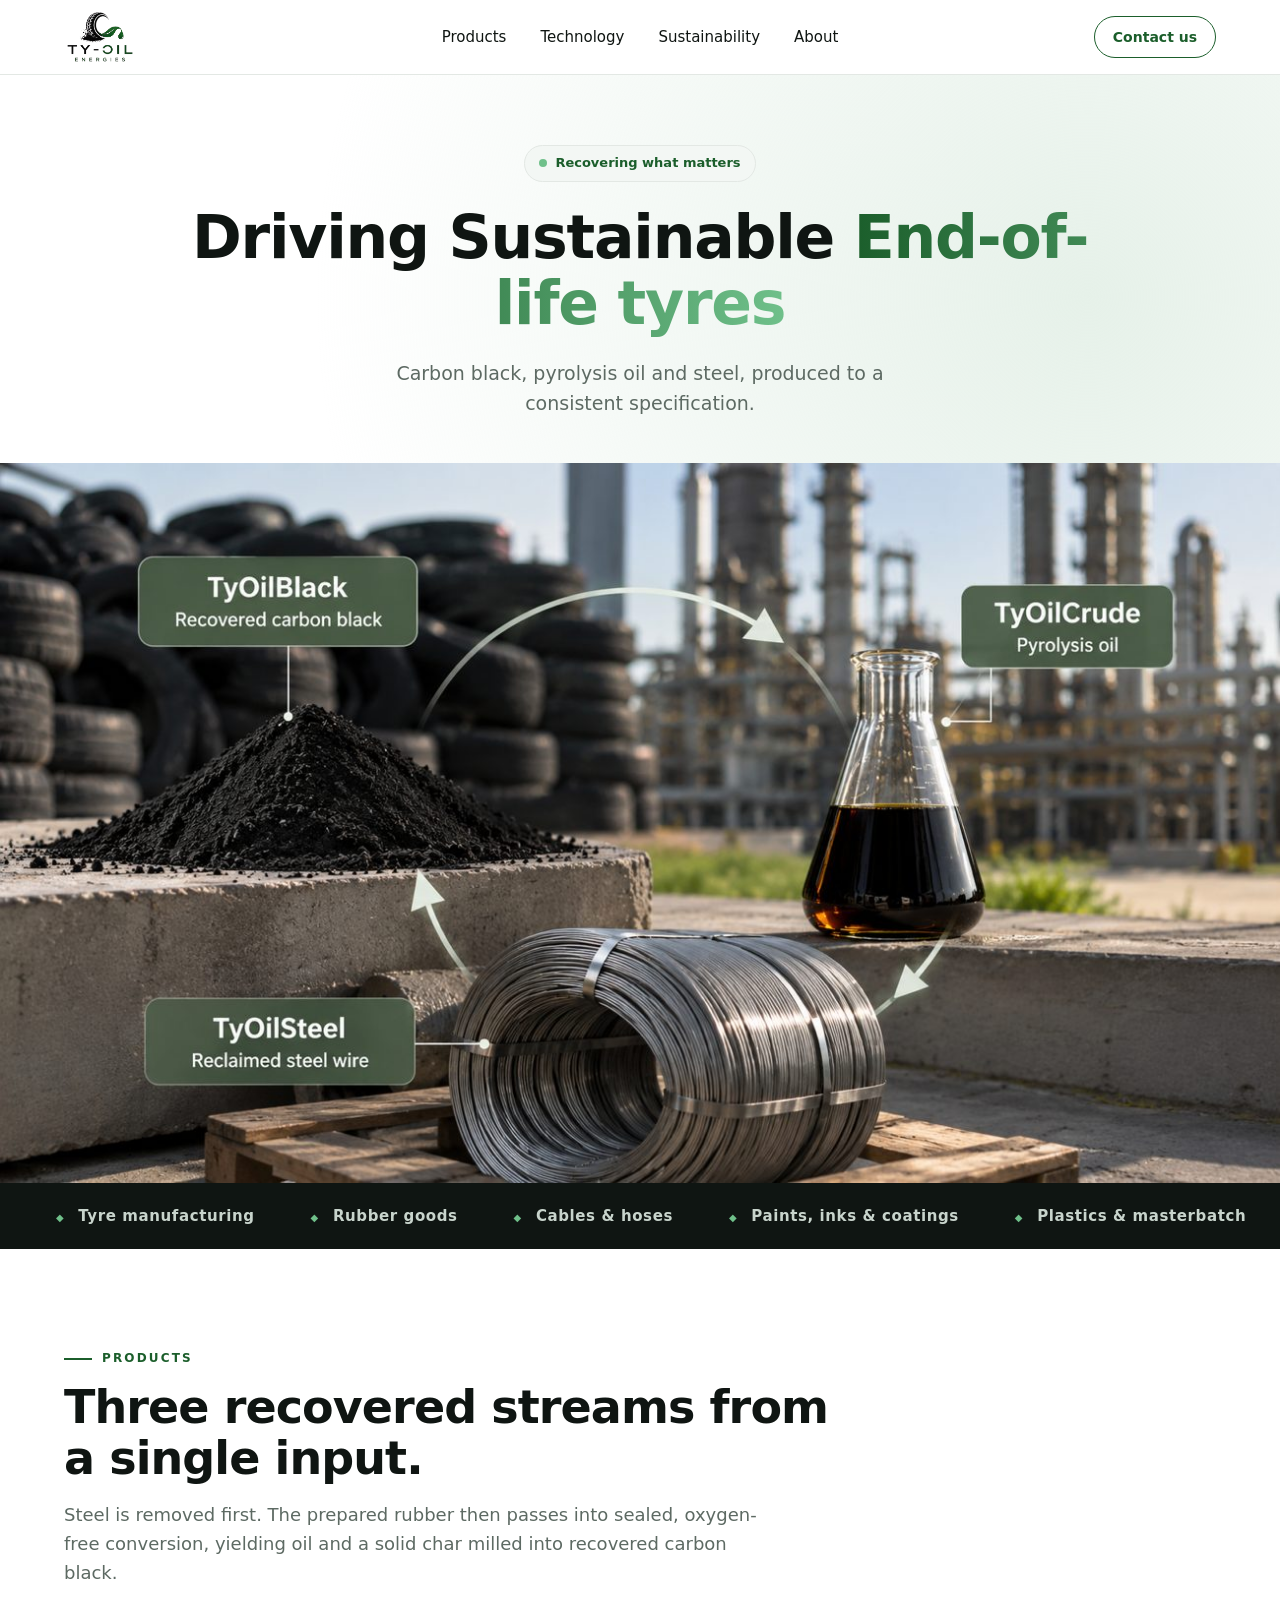
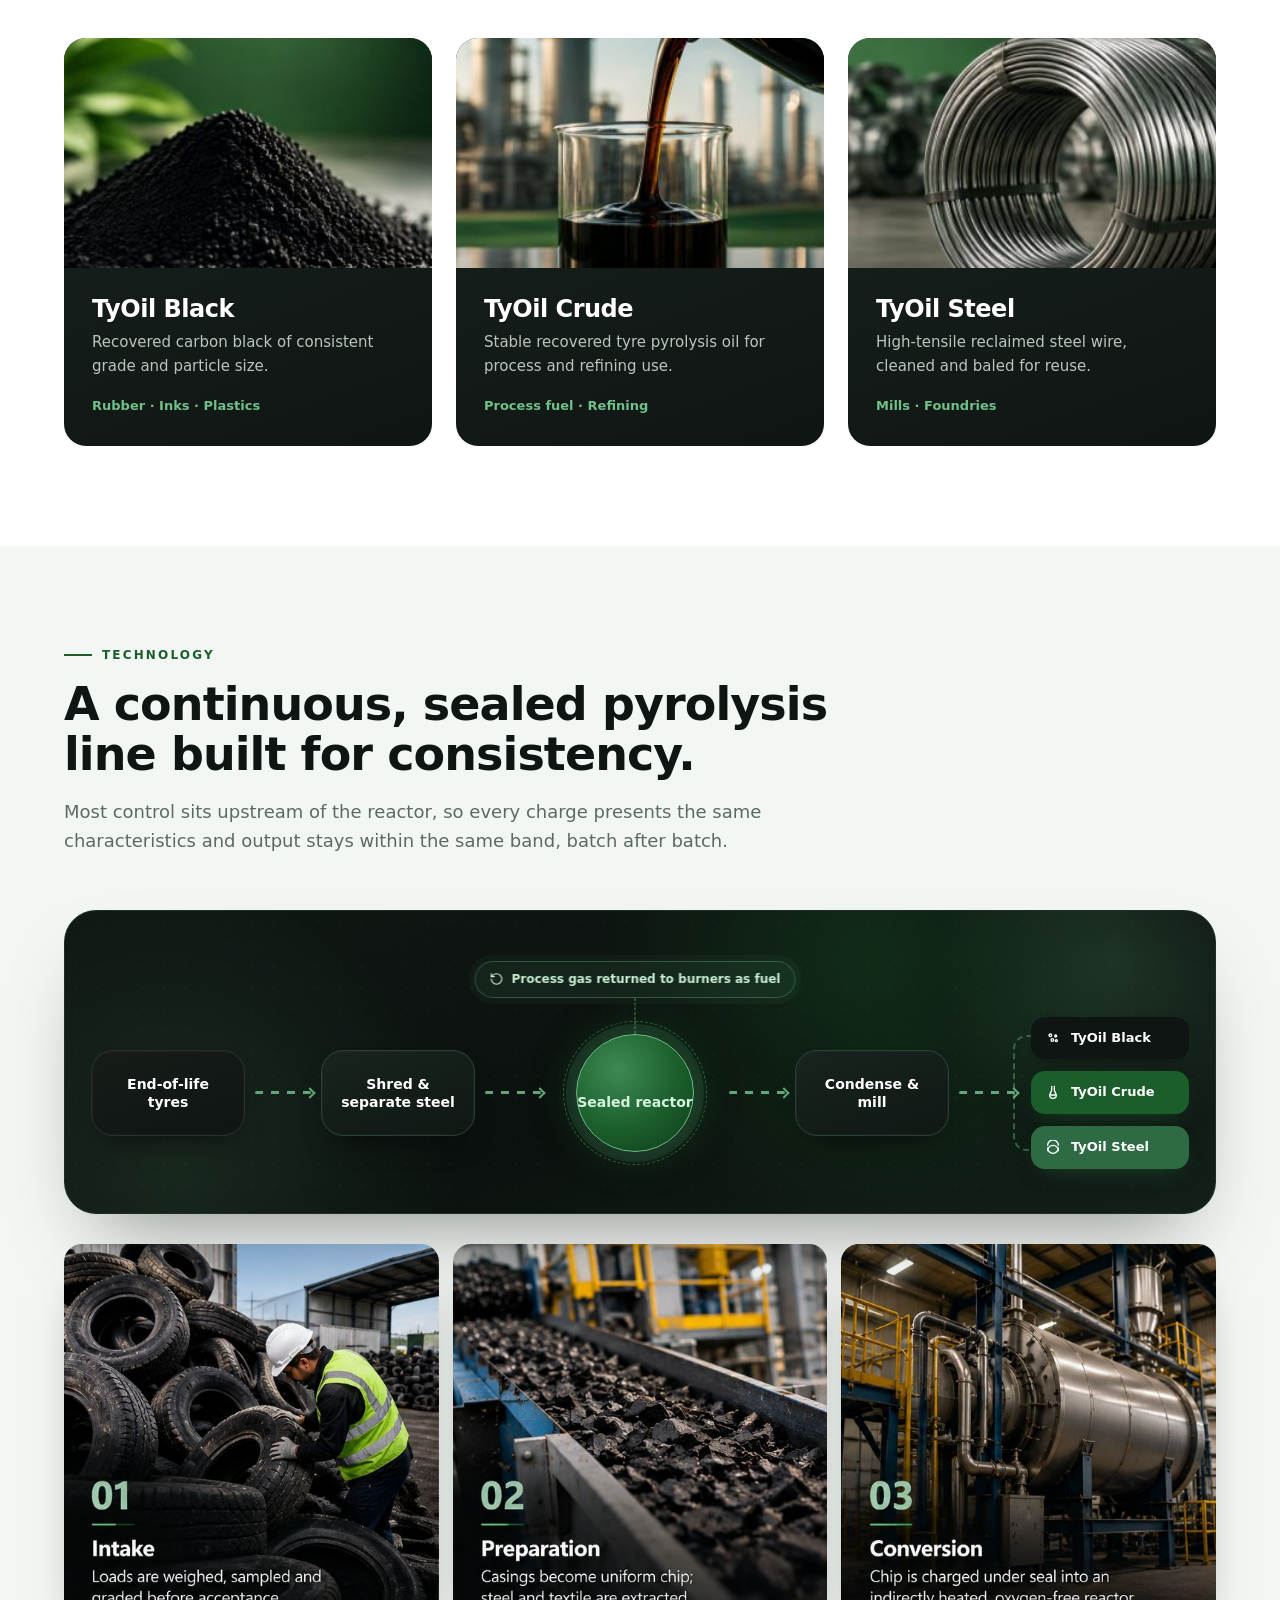
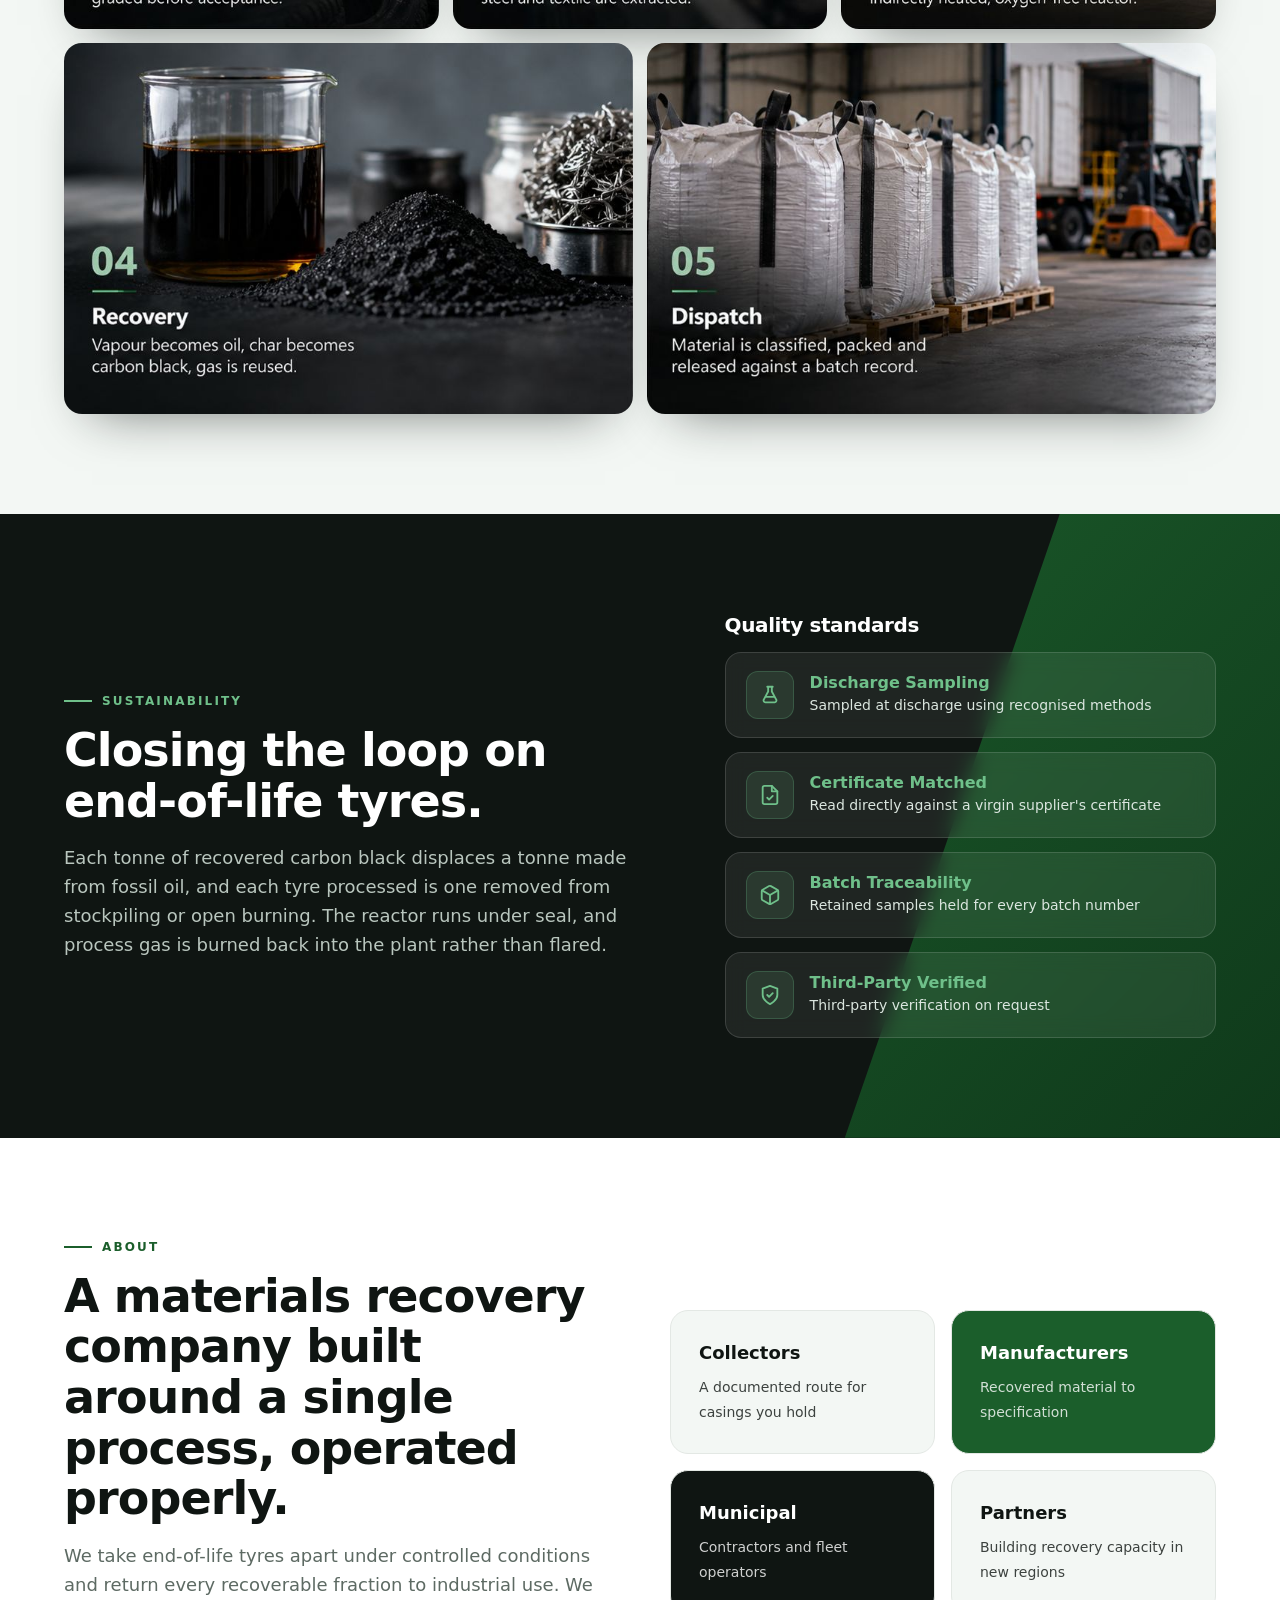
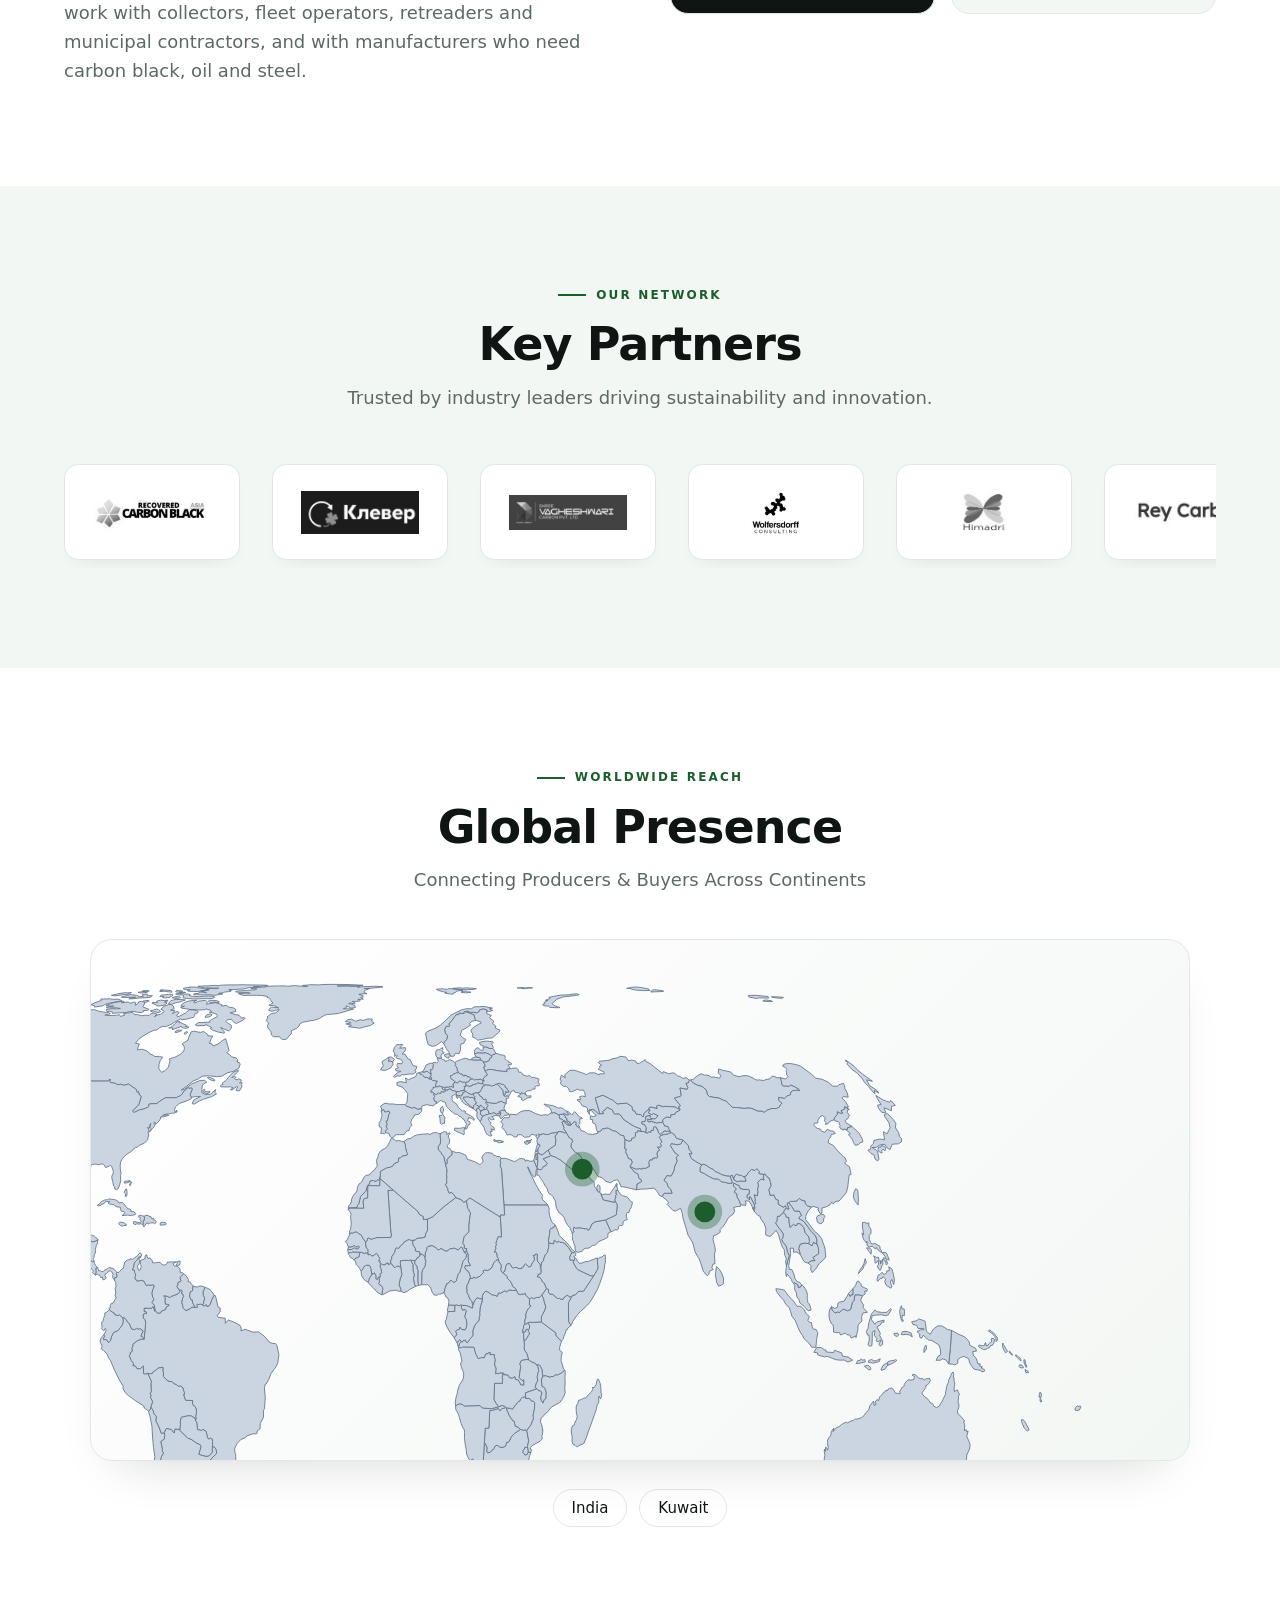
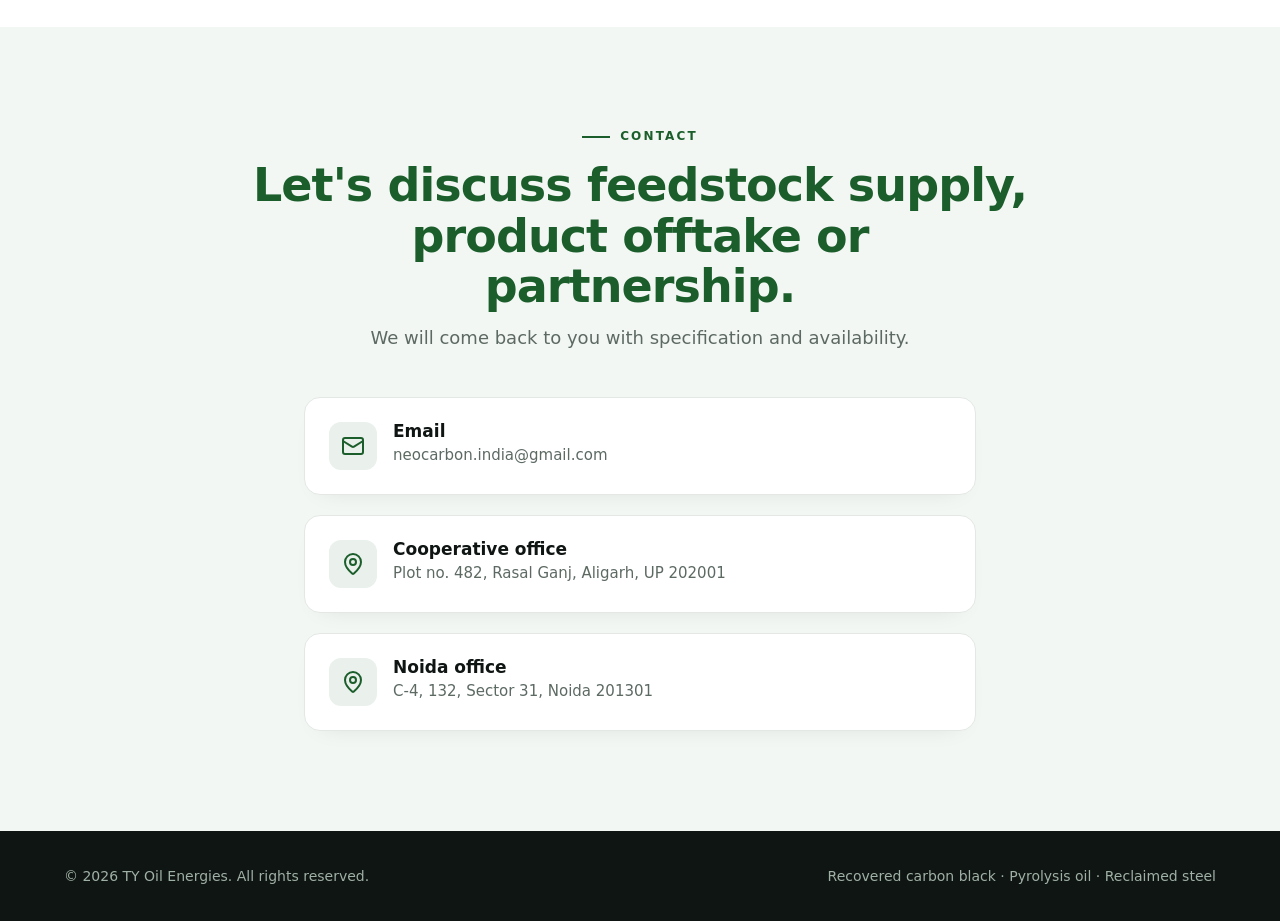
==== commit c2c7b7ca: "changes" ====
--- a/index.html
+++ b/index.html
@@ -2,6 +2,10 @@
 <html lang="en"><head><meta charset="utf-8">
 <meta name="viewport" content="width=device-width, initial-scale=1, viewport-fit=cover">
 <title>TY Oil Energies | Recovered carbon black, pyrolysis oil and steel</title>
+<link rel="icon" href="favicon.ico" sizes="any">
+<link rel="icon" href="favicon.png" type="image/png" sizes="32x32">
+<link rel="icon" href="favicon.png" type="image/png" sizes="256x256">
+<link rel="apple-touch-icon" href="favicon.png">
 <style>
 :root{--g:#1b5e2b;--g2:#2e6b44;--g3:#6fc08a;--ink:#0f1512;--ink2:#1a2420;--mut:#5d6a63;--line:#e3e8e4;--soft:#f3f7f4;color-scheme:light;box-sizing:border-box;padding-top:env(safe-area-inset-top,0px);padding-bottom:env(safe-area-inset-bottom,0px)}
 *,*::before,*::after{box-sizing:inherit}html{scroll-behavior:smooth;scroll-padding-top:80px}
@@ -38,7 +42,39 @@
 .pc{background:linear-gradient(160deg,var(--ink2),var(--ink));color:#fff;border-radius:22px;overflow:hidden;transition:.35s;position:relative}.pc:hover{transform:translateY(-8px);box-shadow:0 30px 60px -24px #1b5e2b99}
 .pc svg{width:100%;height:190px;display:block;background:linear-gradient(135deg,#1b5e2b,#0f1512)}.pc img{width:100%;height:230px;object-fit:cover;display:block}.pb{padding:28px}.pb h3{font-size:24px;margin-bottom:8px}.pb p{margin:0;color:#b9c6be;font-size:15px}
 .tag{display:inline-block;margin-top:18px;font-size:13px;font-weight:600;color:var(--g3)}
-.pr{background:var(--soft)}.fw{margin-top:54px;background:#fff;border:1px solid var(--line);border-radius:24px;padding:30px 20px;overflow-x:auto}.fw svg{min-width:860px;width:100%;height:auto;display:block}
+
+
+.pr{background:var(--soft)}
+.fw{margin-top:54px;background:radial-gradient(circle at 70% 18%,#1b5e2b55,transparent 32%),radial-gradient(circle at 10% 85%,#6fc08a1f,transparent 26%),linear-gradient(160deg,#101814,#0b110e 55%,#122018);border:1px solid #1f2d26;border-radius:32px;padding:28px 26px 32px;overflow-x:auto;position:relative;color:#fff;box-shadow:0 40px 80px -36px #0f151280}
+.fw::before{content:"";position:absolute;inset:0;background-image:radial-gradient(#6fc08a22 1px,transparent 1px);background-size:22px 22px;opacity:.35;pointer-events:none}
+.fw::after{content:"";position:absolute;width:380px;height:380px;right:-90px;top:-140px;border-radius:50%;background:radial-gradient(circle,#6fc08a2e,transparent 68%);pointer-events:none}
+.pline{position:relative;z-index:1;min-width:980px}
+.flow{display:flex;align-items:center;justify-content:center;padding-top:78px}
+.flow-step{position:relative;z-index:1;text-align:center;flex:0 0 auto}
+.flow-card,.flow-orb{display:grid;place-items:center;margin:0 auto 12px;position:relative}
+.flow-card{width:154px;height:86px;border-radius:22px;padding:0 14px;background:linear-gradient(160deg,#18241e,#101814);border:1px solid #2a4036;box-shadow:0 16px 30px -16px #000a,inset 0 0 0 1px #ffffff08}
+.flow-in .flow-card{background:linear-gradient(160deg,#171c19,#0f1512);border-color:#2a2f2c}
+.flow-ttl{font-size:14px;font-weight:700;line-height:1.3;max-width:140px;margin:0 auto}
+.flow-arr{flex:1;height:3px;min-width:28px;margin:0 10px 12px;align-self:center;background:repeating-linear-gradient(90deg,#6fc08a 0 8px,transparent 8px 16px);border-radius:99px;position:relative;opacity:.85;animation:da 1.2s linear infinite}
+.flow-arr::after{content:"";position:absolute;right:-3px;top:50%;width:8px;height:8px;border-right:2px solid #6fc08a;border-top:2px solid #6fc08a;transform:translateY(-50%) rotate(45deg)}
+.flow-core{width:168px}
+.flow-orb{width:118px;height:118px;border-radius:50%;background:radial-gradient(circle at 35% 30%,#3d8a54,#1b5e2b 55%,#0e3a1a);border:1px solid #6fc08a;box-shadow:0 0 0 10px #6fc08a1f,0 0 40px #1b5e2b99;color:#d5f5df}
+.flow-orb::after{content:"";position:absolute;inset:-14px;border:1px dashed #6fc08a66;border-radius:50%;animation:sp 18s linear infinite}
+.flow-orb svg{width:28px;height:28px;stroke:currentColor;fill:none;stroke-width:1.8;stroke-linecap:round;stroke-linejoin:round;margin-bottom:6px}
+.flow-core .flow-ttl{position:absolute;inset:0;display:grid;place-items:center;padding-top:18px;max-width:none}
+.flow-loop{position:absolute;left:50%;bottom:calc(100% + 36px);transform:translateX(-50%);white-space:nowrap;z-index:2}
+.flow-loop span{display:inline-flex;align-items:center;gap:8px;background:#6fc08a18;border:1px solid #6fc08a55;color:#c8efd4;padding:8px 14px;border-radius:999px;font-size:12px;font-weight:600;backdrop-filter:blur(10px);box-shadow:0 0 0 6px #6fc08a0d}
+.flow-loop::after{content:"";position:absolute;left:50%;top:100%;width:1px;height:36px;border-left:1.5px dashed #6fc08a99}
+.flow-loop svg{width:14px;height:14px;stroke:currentColor;fill:none;stroke-width:2;stroke-linecap:round;stroke-linejoin:round}
+.flow-outs{display:flex;flex-direction:column;gap:12px;margin:0 0 12px 6px;position:relative}
+.flow-outs::before{content:"";position:absolute;left:-18px;top:18px;bottom:18px;width:18px;border:2px dashed #6fc08a66;border-right:0;border-radius:14px 0 0 14px}
+.flow-chip{display:flex;align-items:center;gap:10px;padding:11px 14px;border-radius:14px;min-width:158px;font-size:13px;font-weight:700;color:#fff;transition:.25s;position:relative}
+.flow-chip:hover{transform:translateX(4px)}
+.flow-chip svg{width:16px;height:16px;stroke:currentColor;fill:none;stroke-width:2;stroke-linecap:round;stroke-linejoin:round;flex-shrink:0}
+.flow-chip.black{background:#0f1512;box-shadow:0 10px 22px -12px #000a}
+.flow-chip.crude{background:#1b5e2b;box-shadow:0 10px 22px -12px #1b5e2b99}
+.flow-chip.steel{background:#2e6b44;box-shadow:0 10px 22px -12px #2e6b4499}
+@media(max-width:900px){.fw{padding:22px 16px}}
 .dash{stroke-dasharray:8 8;animation:da 1.2s linear infinite}@keyframes da{to{stroke-dashoffset:-16}}
 .sp{display:grid;grid-template-columns:repeat(5,1fr);gap:16px;margin-top:30px}
 .sx{background:#fff;border:1px solid var(--line);border-top:4px solid var(--g);border-radius:14px;padding:22px;transition:.3s}.sx:hover{transform:translateY(-6px)}
@@ -115,15 +151,26 @@
 
 <section id="technology" class="pr"><div class="w"><div class="ey">Technology</div><h2 class="rv">A continuous, sealed pyrolysis line built for consistency.</h2>
 <p class="lead rv">Most control sits upstream of the reactor, so every charge presents the same characteristics and output stays within the same band, batch after batch.</p>
-<div class="fw rv"><svg viewBox="0 0 900 220" font-family="Inter,system-ui,sans-serif" font-size="13" font-weight="600">
-<g stroke="#1b5e2b" stroke-width="3" fill="none" class="dash"><path d="M150 110H210"/><path d="M350 110H410"/><path d="M550 110H600"/></g>
-<g stroke="#1b5e2b" stroke-width="3" fill="none" class="dash"><path d="M740 80L800 40"/><path d="M740 110H800"/><path d="M740 140L800 180"/></g>
-<rect x="20" y="70" width="130" height="80" rx="14" fill="#0f1512"/><text x="85" y="115" fill="#fff" text-anchor="middle">End-of-life tyres</text>
-<rect x="210" y="70" width="140" height="80" rx="14" fill="#fff" stroke="#1b5e2b" stroke-width="2"/><text x="280" y="105" text-anchor="middle" fill="#0f1512">Shred &amp;</text><text x="280" y="125" text-anchor="middle" fill="#0f1512">separate steel</text>
-<rect x="410" y="50" width="140" height="120" rx="60" fill="#1b5e2b"/><text x="480" y="105" fill="#fff" text-anchor="middle">Sealed</text><text x="480" y="125" fill="#fff" text-anchor="middle">reactor</text>
-<rect x="600" y="70" width="140" height="80" rx="14" fill="#fff" stroke="#1b5e2b" stroke-width="2"/><text x="670" y="105" text-anchor="middle" fill="#0f1512">Condense &amp;</text><text x="670" y="125" text-anchor="middle" fill="#0f1512">mill</text>
-<g><rect x="795" y="20" width="95" height="40" rx="10" fill="#0f1512"/><text x="842.5" y="45" fill="#fff" text-anchor="middle">TyOil Black</text><rect x="795" y="90" width="95" height="40" rx="10" fill="#1b5e2b"/><text x="842.5" y="115" fill="#fff" text-anchor="middle">TyOil Crude</text><rect x="795" y="160" width="95" height="40" rx="10" fill="#2e6b44"/><text x="842.5" y="185" fill="#fff" text-anchor="middle">TyOil Steel</text></g>
-<path d="M480 50V18H300" stroke="#6fc08a" stroke-width="2" fill="none" stroke-dasharray="4 6"/><text x="300" y="12" fill="#2e6b44" font-size="11">Process gas returned to burners as fuel</text></svg></div>
+<div class="fw rv">
+<div class="pline">
+<div class="flow">
+<div class="flow-step flow-in"><div class="flow-card"><div class="flow-ttl">End-of-life tyres</div></div></div>
+<div class="flow-arr"></div>
+<div class="flow-step"><div class="flow-card"><div class="flow-ttl">Shred &amp; separate steel</div></div></div>
+<div class="flow-arr"></div>
+<div class="flow-step flow-core">
+<div class="flow-loop"><span><svg viewBox="0 0 24 24"><path d="M3 12a9 9 0 1 0 9-9 9.75 9.75 0 0 0-6.74 2.74L3 8"/><path d="M3 3v5h5"/></svg>Process gas returned to burners as fuel</span></div>
+<div class="flow-orb"><div class="flow-ttl">Sealed reactor</div></div>
+</div>
+<div class="flow-arr"></div>
+<div class="flow-step"><div class="flow-card"><div class="flow-ttl">Condense &amp; mill</div></div></div>
+<div class="flow-arr"></div>
+<div class="flow-outs">
+<div class="flow-chip black"><svg viewBox="0 0 24 24"><circle cx="8" cy="8" r="2"/><circle cx="16" cy="9" r="1.5"/><circle cx="11" cy="15" r="2"/><circle cx="17" cy="16" r="1.5"/></svg>TyOil Black</div>
+<div class="flow-chip crude"><svg viewBox="0 0 24 24"><path d="M10 2v6l-3 7a5 5 0 0 0 10 0l-3-7V2"/><path d="M8 15h8"/></svg>TyOil Crude</div>
+<div class="flow-chip steel"><svg viewBox="0 0 24 24"><path d="M4 8a8 8 0 0 1 16 0"/><path d="M4 12a8 8 0 0 0 16 0"/><path d="M4 16a8 8 0 0 1 16 0"/></svg>TyOil Steel</div>
+</div>
+</div></div></div>
 <div class="sp">
 <div class="ph rv"><img src="[data-uri]" alt="01 Intake: loads are weighed, sampled and graded"></div>
 <div class="ph rv"><img src="[data-uri]" alt="02 Preparation: casings become uniform chip"></div>
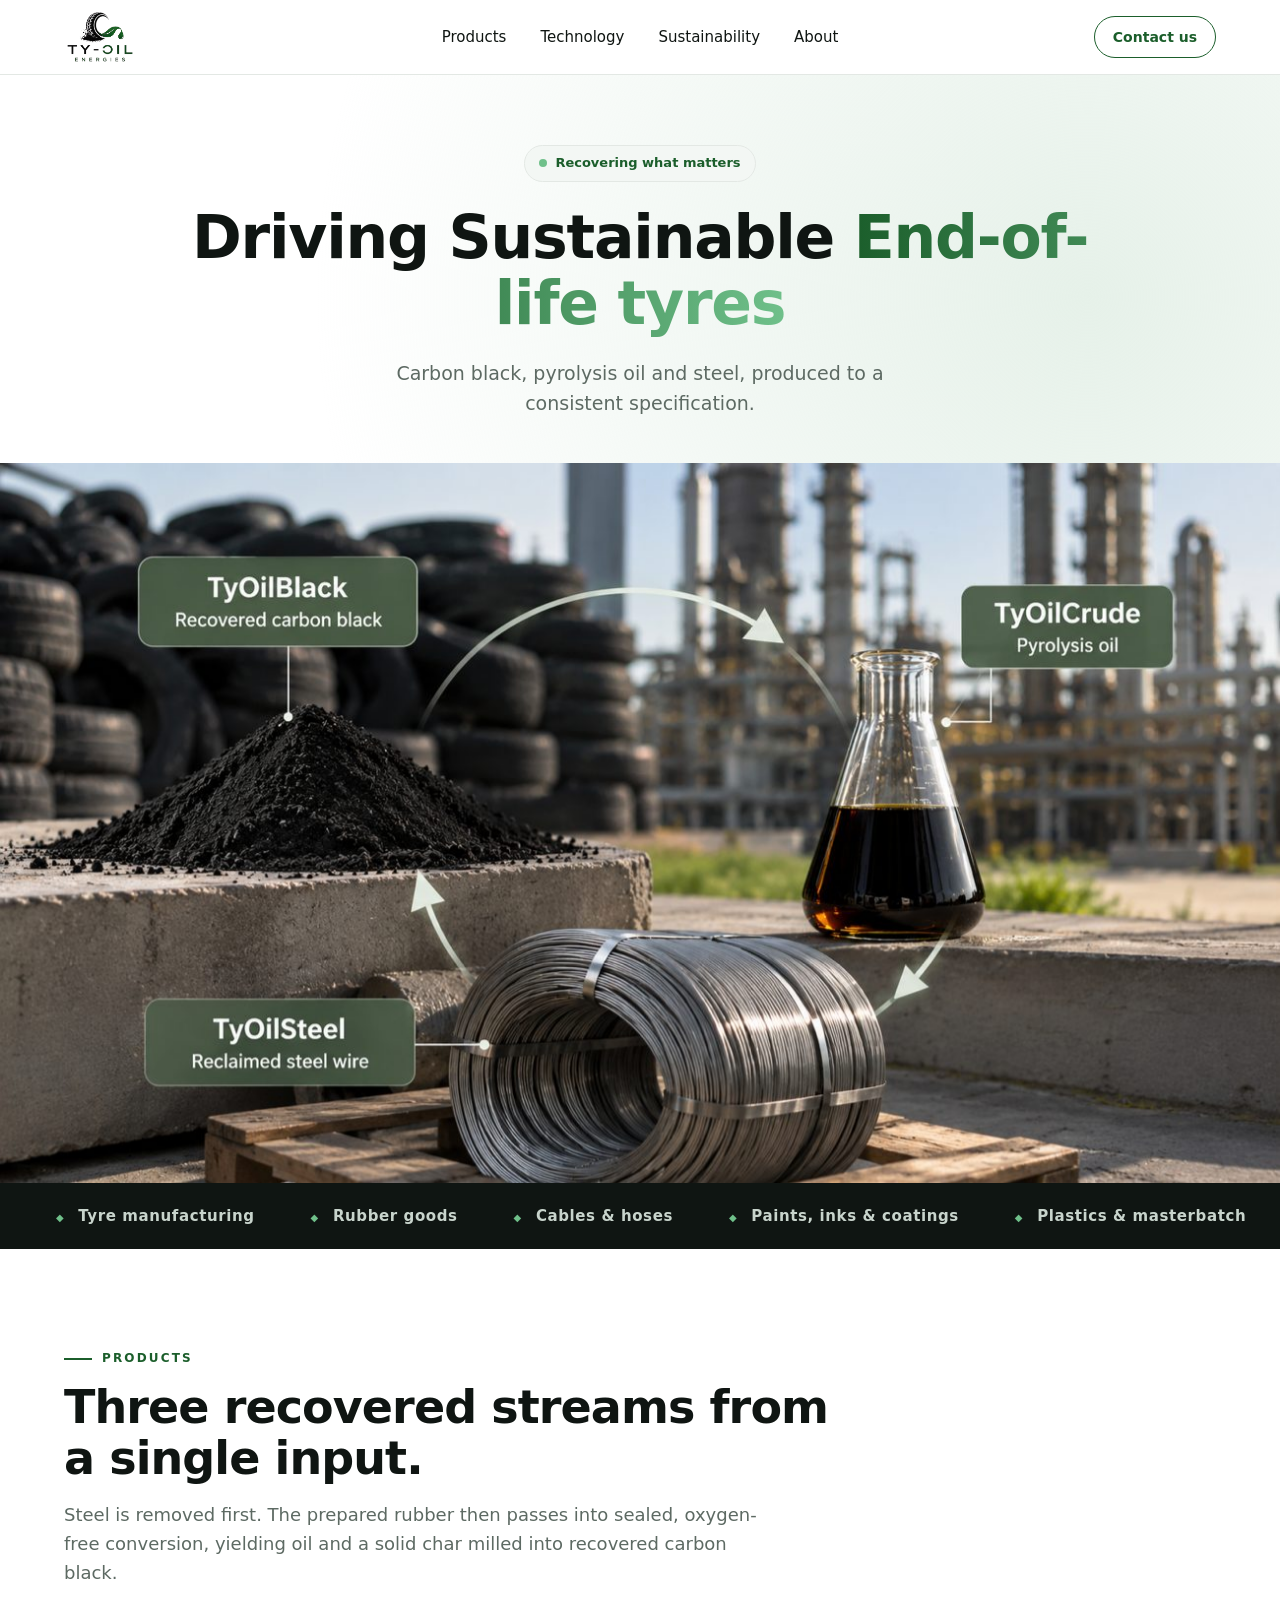
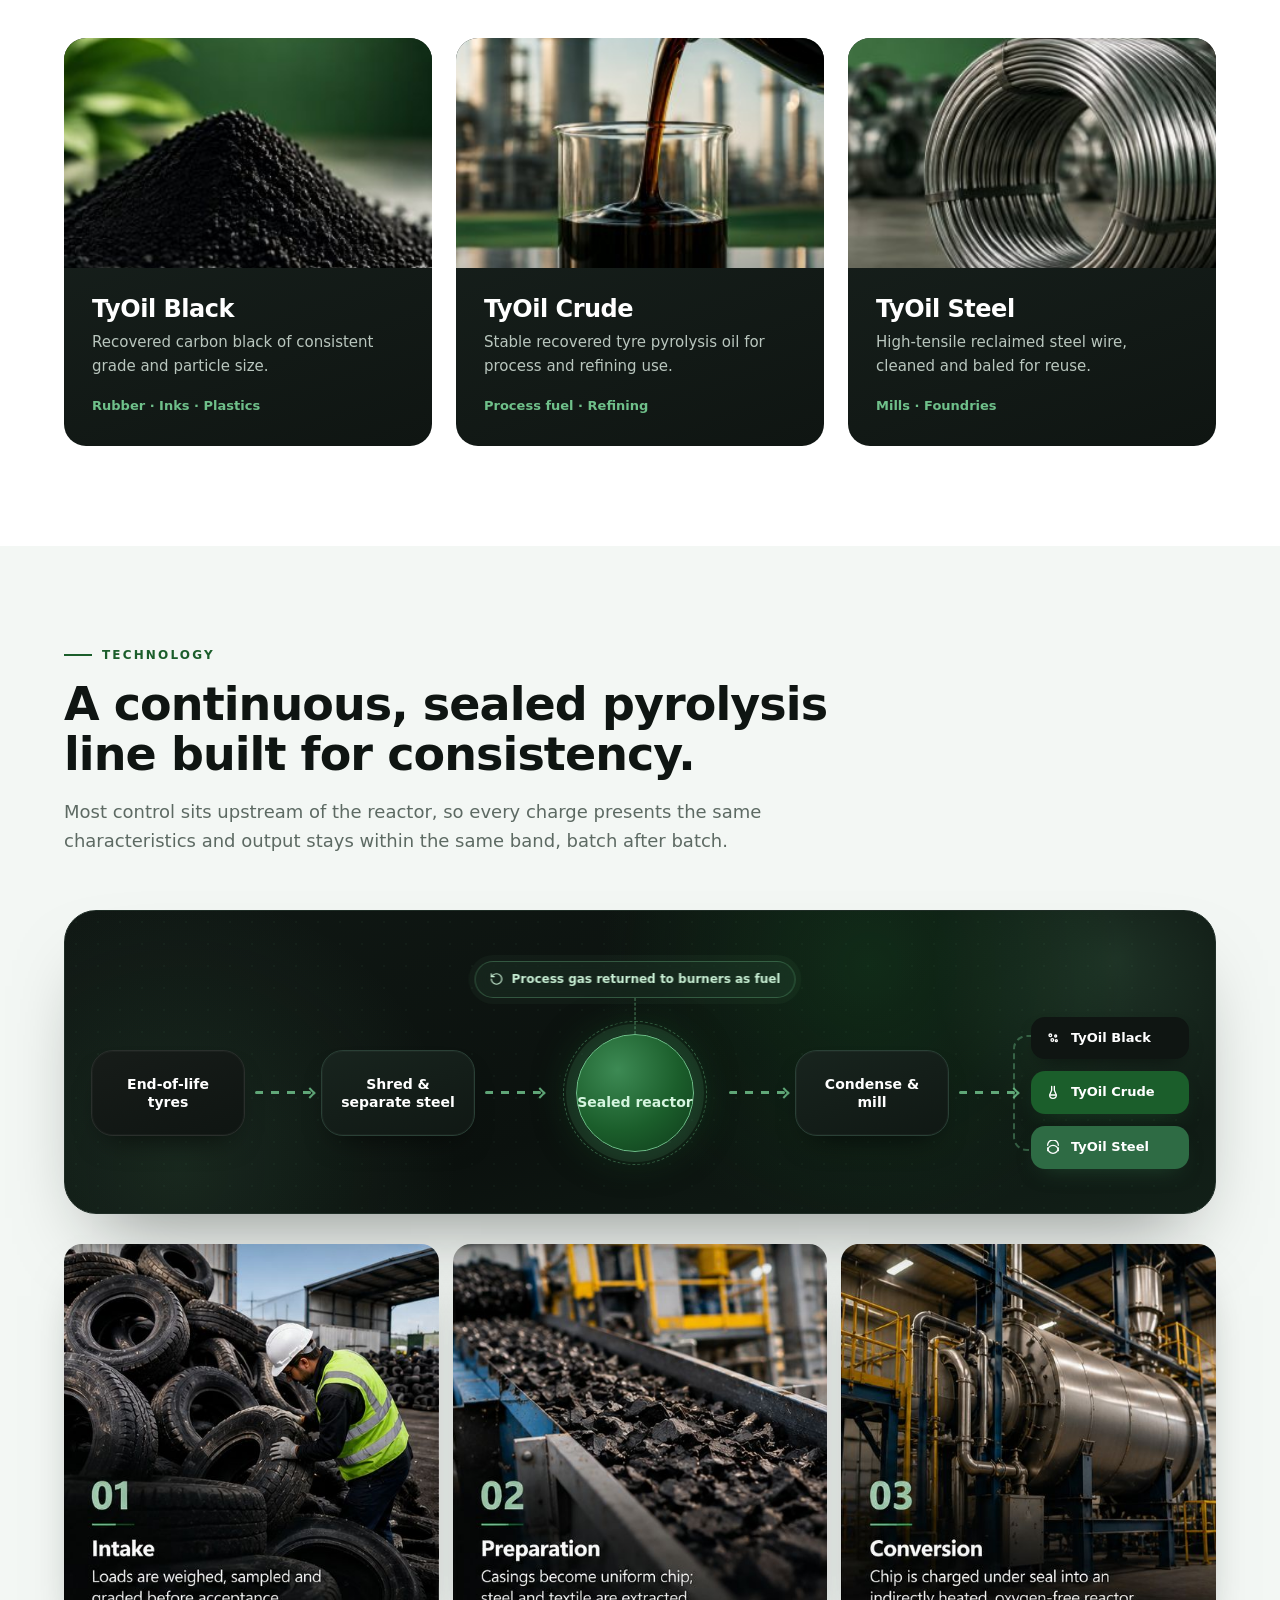
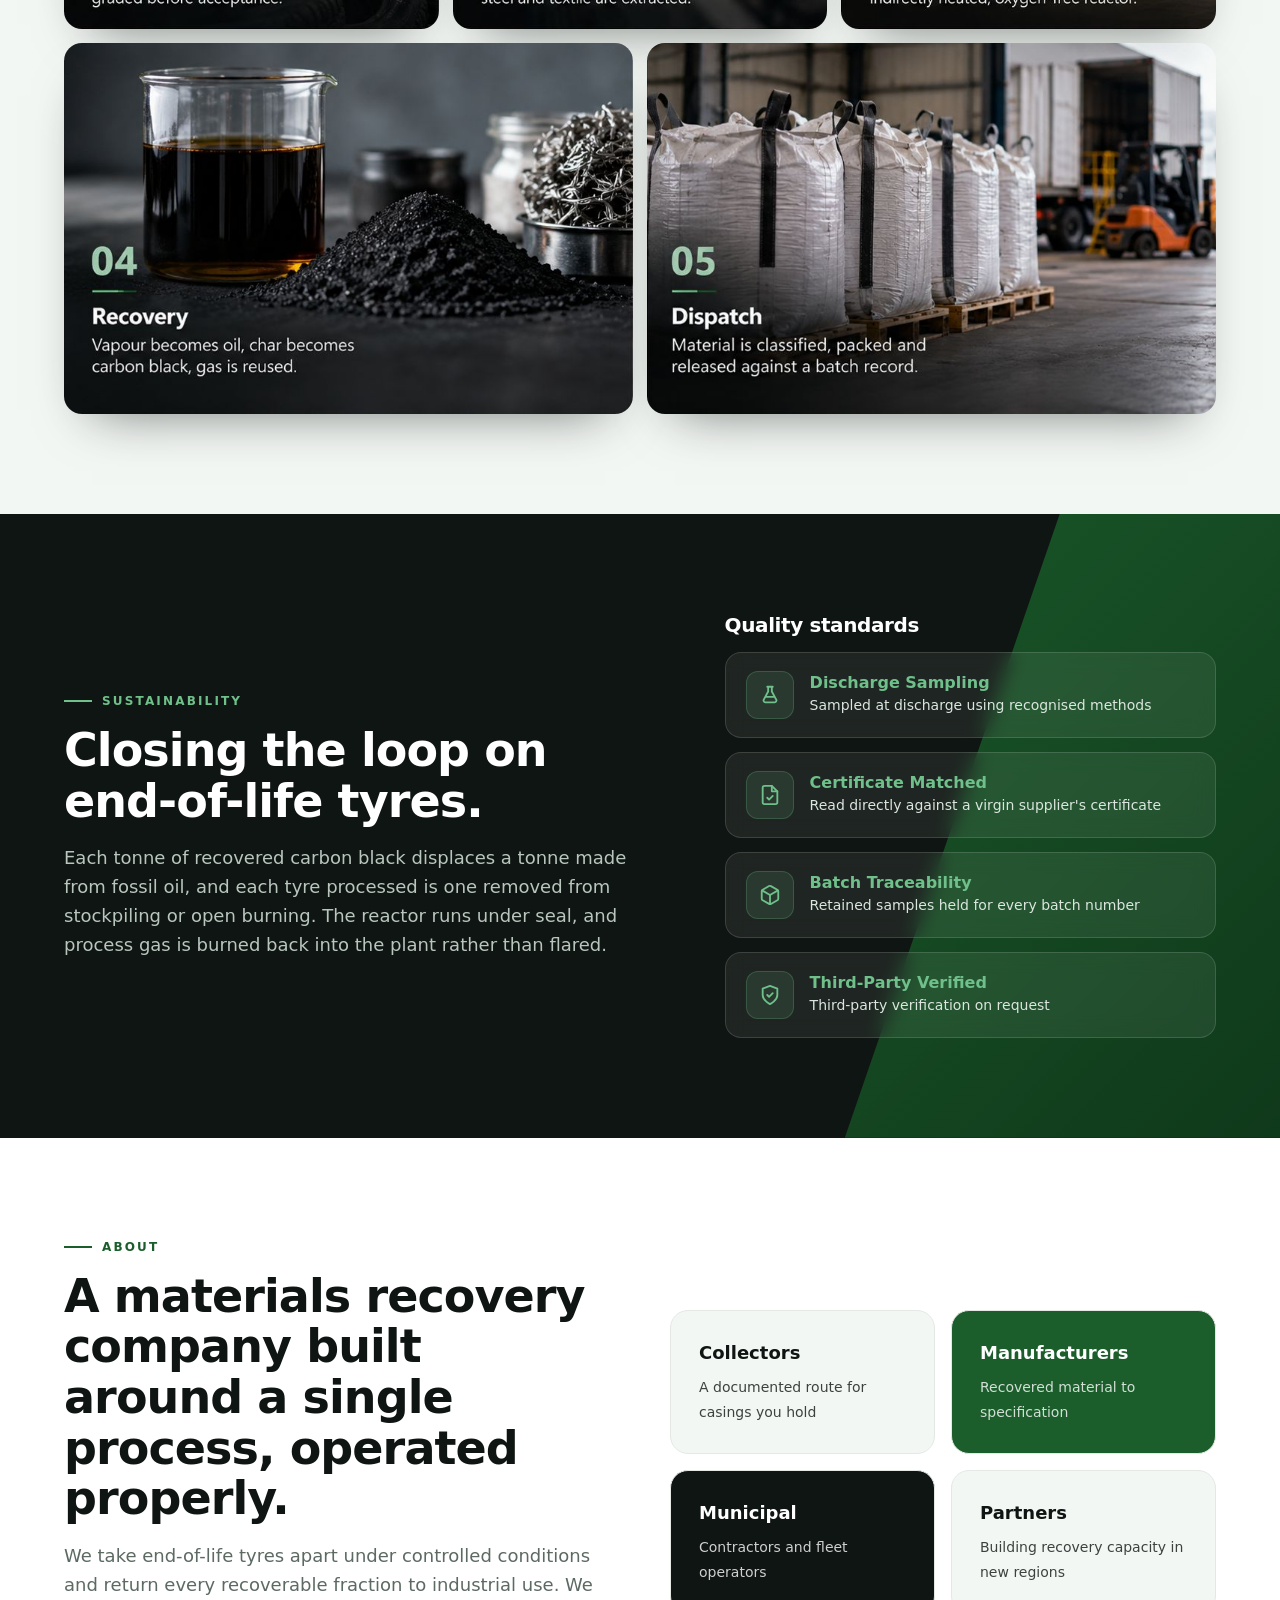
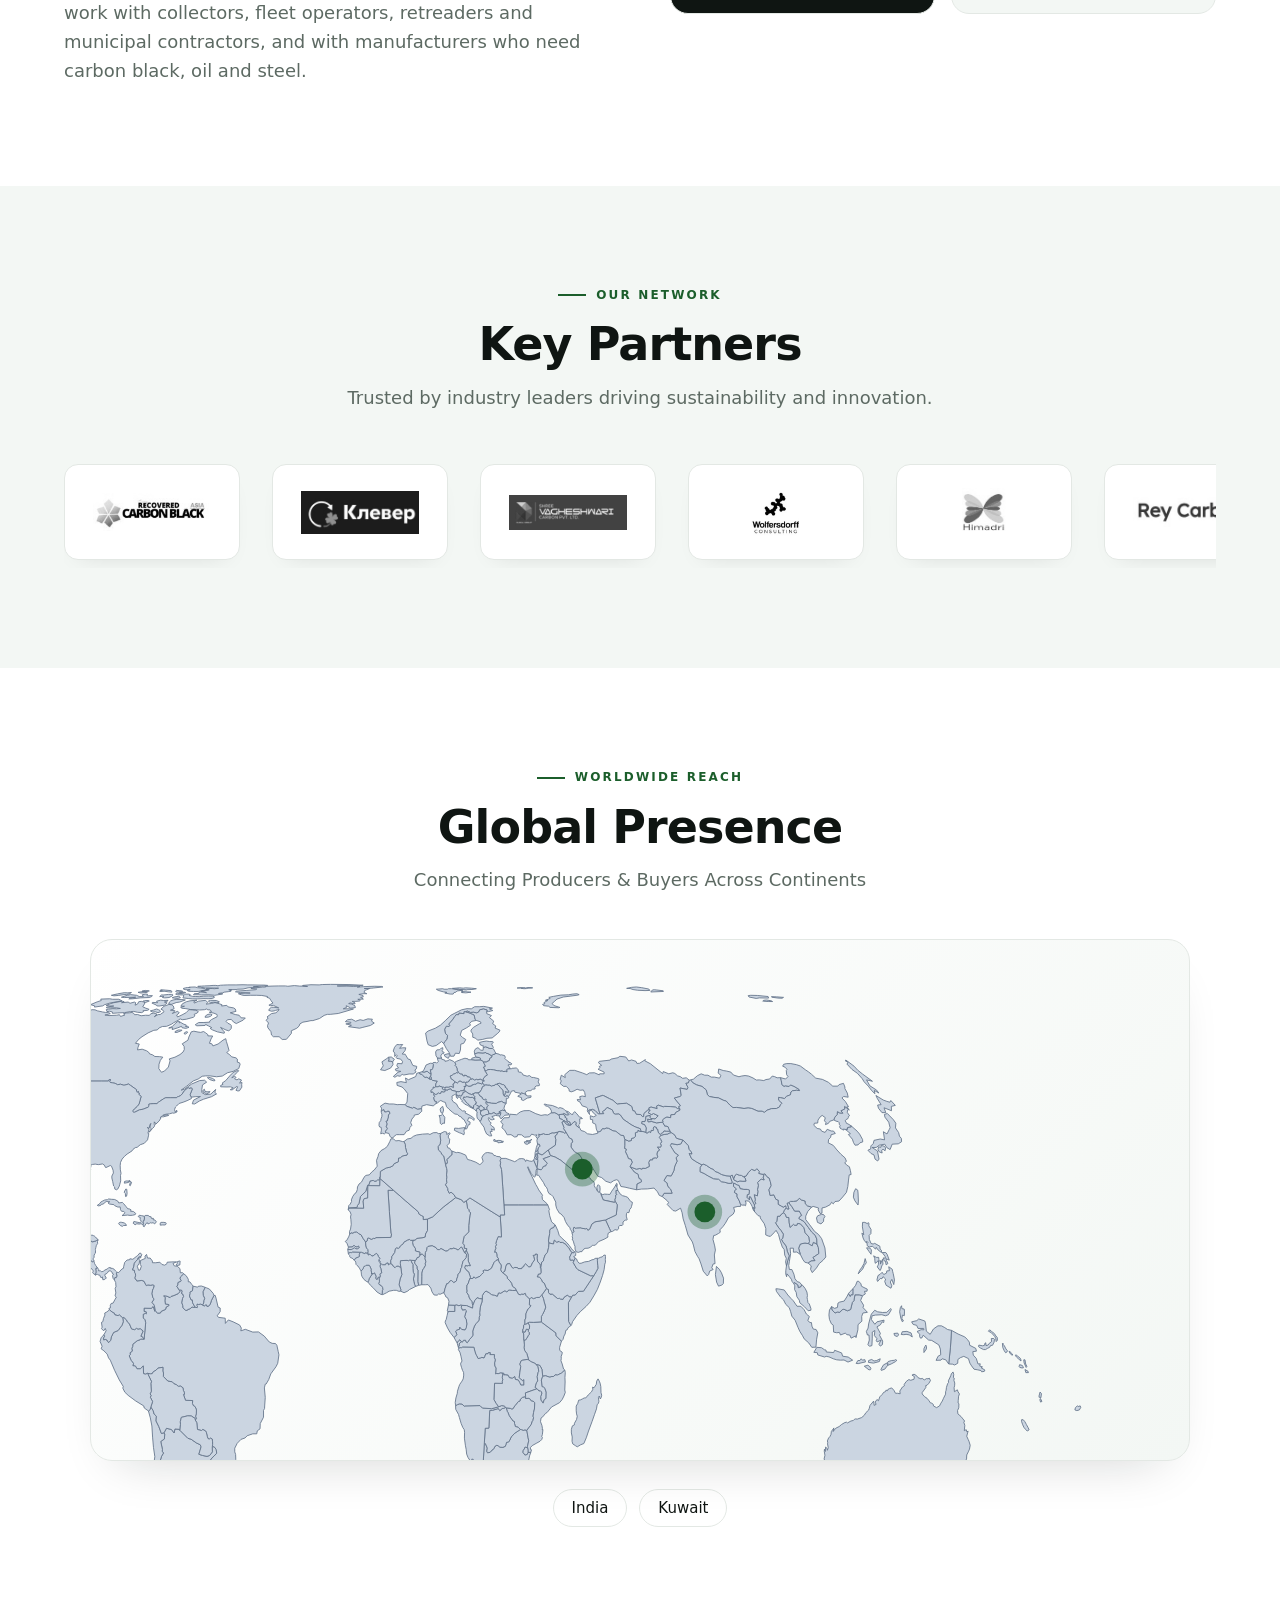
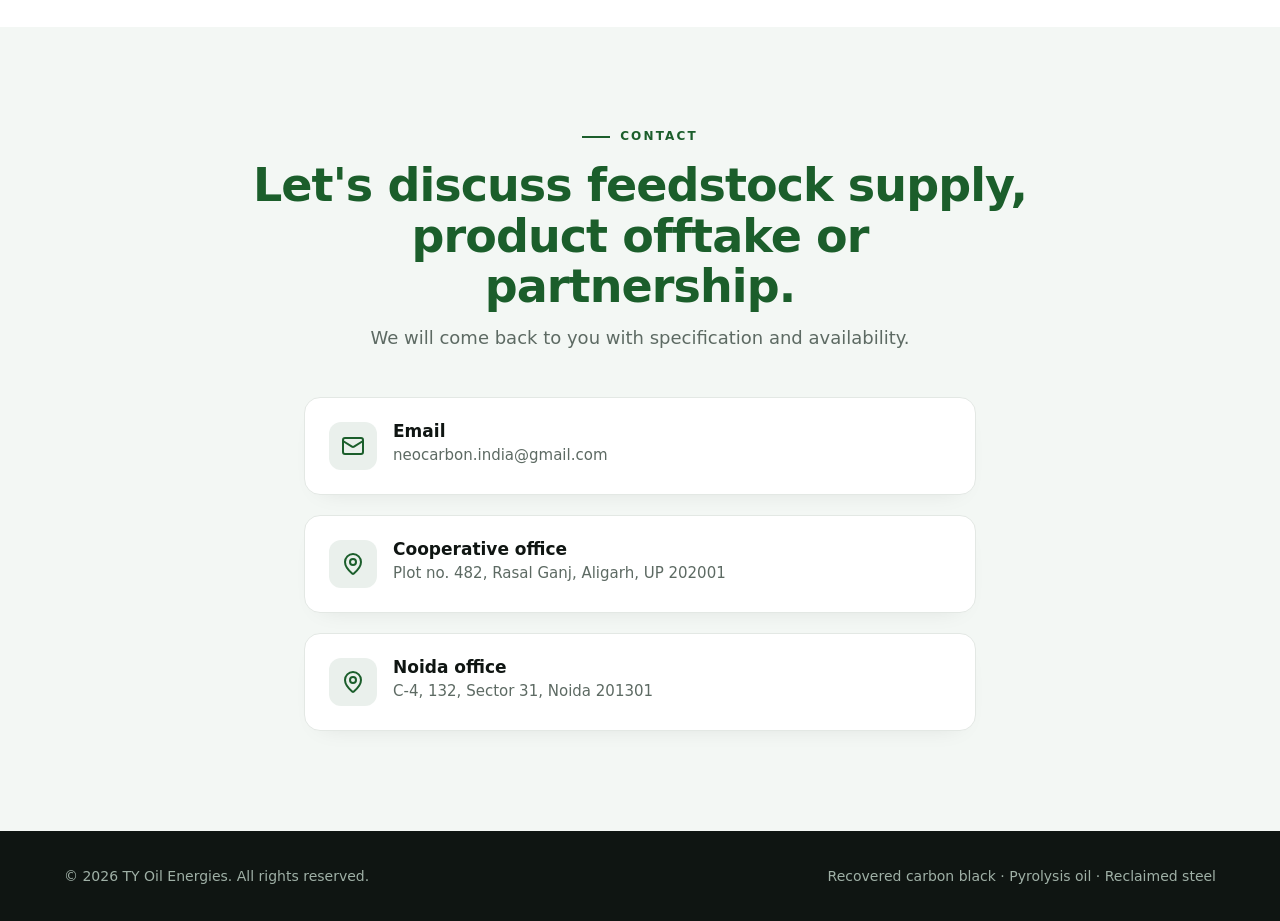
==== commit e5abb6fd: "animation" ====
--- a/index.html
+++ b/index.html
@@ -94,7 +94,7 @@
 .cb .btn{background:#fff;color:var(--g);border-color:#fff;margin-top:34px;position:relative}.cb .btn:hover{background:var(--ink);color:#fff;border-color:var(--ink)}
 footer{background:var(--ink);color:#9fb0a6;padding:34px 0;font-size:14px;margin-top:0}footer .w{display:flex;justify-content:space-between;flex-wrap:wrap;gap:12px}
 .rv{opacity:0;transform:translateY(34px);transition:1s cubic-bezier(.2,.7,.2,1)}.rv.in{opacity:1;transform:none}
-@media(max-width:900px){.hg,.sg,.ab{grid-template-columns:1fr}.g3,.cg,.stats{grid-template-columns:1fr}.sp{grid-template-columns:1fr 1fr}section{padding:70px 0}.st{border:0;border-bottom:1px solid var(--line)}.cb{padding:34px}.dk::before{width:100%;opacity:.25}.nav{height:64px}.logo,.menu-btn{position:relative;z-index:20}.lm{height:44px}.menu-btn{display:flex}.nav-panel{display:none;position:fixed;top:0;left:0;width:100%;height:100vh;height:100dvh;z-index:15;margin:0;background:#fff;padding:calc(80px + env(safe-area-inset-top,0px)) 24px 32px;flex-direction:column;align-items:stretch;overflow:auto;box-sizing:border-box}.nav-panel.is-open{display:flex}.nav-panel nav ul{flex-direction:column;gap:0;width:100%}.nav-panel nav a{display:block;padding:14px 0;border-top:1px solid var(--line)}.nav-panel nav a.is-active::after{display:none}.nav-panel nav a.is-active{font-weight:700}.nav-panel .nav-cta{margin-top:10px;justify-content:center;width:100%}.hero{padding:48px 0 0;height:auto}.hero p,.lead{font-size:16px}.cta .btn,.cb .btn{width:100%;justify-content:center}.chips span{padding:11px 16px}}
+@media(max-width:900px){.hg,.sg,.ab{grid-template-columns:1fr}.g3,.cg,.stats{grid-template-columns:1fr}.sp{grid-template-columns:1fr 1fr}section{padding:70px 0}.st{border:0;border-bottom:1px solid var(--line)}.cb{padding:34px}.dk::before{width:100%;opacity:.25}.nav{height:64px}.logo,.menu-btn{position:relative;z-index:20}.lm{height:44px}.menu-btn{display:flex}.nav-panel{display:none;position:fixed;top:0;left:0;width:100%;height:100vh;height:100dvh;z-index:15;margin:0;background:#fff;padding:calc(80px + env(safe-area-inset-top,0px)) 24px 32px;flex-direction:column;align-items:stretch;overflow:auto;box-sizing:border-box}.nav-panel.is-open{display:flex}.nav-panel nav ul{flex-direction:column;gap:0;width:100%}.nav-panel nav a{display:block;padding:14px 0;border-top:1px solid var(--line)}.nav-panel nav a::after,.nav-panel nav a.is-active::after{display:none}.nav-panel nav a.is-active{font-weight:700}.nav-panel .nav-cta{margin-top:10px;justify-content:center;width:100%}.hero{padding:48px 0 0;height:auto}.hero p,.lead{font-size:16px}.cta .btn,.cb .btn{width:100%;justify-content:center}.chips span{padding:11px 16px}}
 @media(max-width:520px){.sp,.ab .tiles{grid-template-columns:1fr}}
 @media(prefers-reduced-motion:reduce){*{animation:none!important}.rv{opacity:1;transform:none}}
 .hero .hg{display:flex;flex-direction:column;flex:1;min-height:0;width:100%;max-width:none;padding:0;text-align:center;gap:44px}.hero .hg>:first-child{width:min(1200px,100%);margin:0 auto;padding:0 24px}.hero h1{max-width:960px;margin:22px auto;font-size:clamp(34px,5vw,60px)}.hero p{margin:0 auto}.hero .art{position:relative;width:100%;margin:0}.hero .art img{position:static;width:100%;height:auto;display:block;border-radius:0;box-shadow:none}
@@ -126,6 +126,43 @@
 .ct-card h3{font-size:17px;font-weight:600;color:var(--ink);margin:0 0 4px;letter-spacing:0;text-transform:none}
 .ct-card p,.ct-card a{margin:0;color:var(--mut);font-size:15px;line-height:1.5;display:block;transition:color .2s}.ct-card a:hover{color:var(--g)}
 @media(max-width:768px){.gp-stage{height:420px}}
+
+.hero .hg>:first-child .pill,.hero h1,.hero p{animation:riseIn .85s cubic-bezier(.2,.7,.2,1) both}
+.hero h1{animation-delay:.14s}.hero p{animation-delay:.28s}
+.hero .art{overflow:hidden}.hero .art img{animation:heroZoom 16s ease-out both}
+@keyframes riseIn{from{opacity:0;transform:translateY(22px)}to{opacity:1;transform:none}}
+@keyframes heroZoom{from{transform:scale(1.07)}to{transform:scale(1)}}
+@keyframes fadeUp{from{opacity:0;transform:translateY(14px)}to{opacity:1;transform:none}}
+.g3{perspective:1000px}
+.pc{transform-style:preserve-3d;will-change:transform}
+.pc img,.sp .ph img{transition:transform .7s cubic-bezier(.2,.7,.2,1)}
+.pc:hover img,.sp .ph:hover img{transform:scale(1.06)}
+.tl{transition:transform .3s,box-shadow .3s}
+.tl:hover{transform:translateY(-6px);box-shadow:0 18px 36px -24px #0f151240}
+.q li{transition:transform .25s,background .25s}
+.q li:hover{transform:translateX(6px)}
+.fw.in .flow-step,.fw.in .flow-outs{animation:fadeUp .65s cubic-bezier(.2,.7,.2,1) backwards}
+.fw.in .flow-step:nth-child(1){animation-delay:.05s}.fw.in .flow-step:nth-child(3){animation-delay:.16s}.fw.in .flow-step:nth-child(5){animation-delay:.28s}.fw.in .flow-step:nth-child(7){animation-delay:.4s}.fw.in .flow-outs{animation-delay:.52s}
+.flow-orb{animation:orbPulse 2.8s ease-in-out infinite}
+@keyframes orbPulse{50%{box-shadow:0 0 0 16px #6fc08a2e,0 0 48px #1b5e2b99}}
+.q.rv.in li,.tiles.rv.in .tl,.ct-list.rv.in .ct-card{animation:fadeUp .7s cubic-bezier(.2,.7,.2,1) backwards}
+.q.rv.in li:nth-child(2),.tiles.rv.in .tl:nth-child(2),.ct-list.rv.in .ct-card:nth-child(2){animation-delay:.1s}
+.q.rv.in li:nth-child(3),.tiles.rv.in .tl:nth-child(3),.ct-list.rv.in .ct-card:nth-child(3){animation-delay:.2s}
+.q.rv.in li:nth-child(4),.tiles.rv.in .tl:nth-child(4){animation-delay:.3s}
+header{transition:box-shadow .35s,background .35s}
+header.is-scrolled{box-shadow:0 10px 28px -18px #0f15124d}
+nav a::after{content:"";position:absolute;left:0;right:0;bottom:-8px;height:2px;background:var(--g);border-radius:99px;transform:scaleX(0);transform-origin:left;transition:transform .25s}
+nav a:hover::after,nav a.is-active::after{transform:scaleX(1)}
+.nav-cta{transition:background .2s,color .2s,transform .2s,border-color .2s}
+.nav-cta:hover{transform:translateY(-1px)}
+section.in .ey::before{animation:lineDraw .55s ease both}
+@keyframes lineDraw{from{transform:scaleX(0)}to{transform:scaleX(1)}}
+.ey::before{transform-origin:left}
+@media(prefers-reduced-motion:reduce){
+.hero .hg>:first-child .pill,.hero h1,.hero p,.hero .art img,.fw.in .flow-step,.fw.in .flow-outs,.q.rv.in li,.tiles.rv.in .tl,.ct-list.rv.in .ct-card{opacity:1;transform:none;animation:none!important}
+.pc:hover img,.sp .ph:hover img,.tl:hover,.q li:hover,.nav-cta:hover{transform:none}
+.flow-orb{animation:none}
+}
 </style></head><body>
 <header><div class="w nav"><a class="logo" href="#top"><img class="lm" src="logo.png" alt="TY-OIL Energies logo mark"><div class="lt"><b>TY-OIL</b><small>ENERGIES</small></div></a>
 <button class="menu-btn" type="button" aria-expanded="false" aria-label="Open menu"><span></span></button>
@@ -198,12 +235,30 @@
 <script>
 var L=["Tyre manufacturing","Rubber goods","Cables & hoses","Paints, inks & coatings","Plastics & masterbatch","Industrial process fuel","Steel mills & foundries","R&D"],h="";
 for(var i=0;i<2;i++)L.forEach(function(x){h+="<span>"+x.replace("&","&amp;")+"</span>"});document.getElementById("tr").innerHTML=h;
-var io=new IntersectionObserver(function(es){es.forEach(function(e){if(e.isIntersecting){e.target.classList.add("in");e.target.querySelectorAll&&e.target.querySelectorAll("[data-n]").forEach(function(b){var n=+b.dataset.n,s=b.dataset.s||"",k=0,t=setInterval(function(){k++;b.textContent=k+s;if(k>=n)clearInterval(t)},120)});io.unobserve(e.target)}})},{threshold:.15});
-document.querySelectorAll(".rv").forEach(function(e){io.observe(e)});
+var io=new IntersectionObserver(function(es){es.forEach(function(e){if(e.isIntersecting){e.target.classList.add("in");e.target.querySelectorAll&&e.target.querySelectorAll("[data-n]").forEach(function(b){var n=+b.dataset.n,s=b.dataset.s||"",k=0,t=setInterval(function(){k++;b.textContent=k+s;if(k>=n)clearInterval(t)},120)});var wait=(parseFloat(e.target.style.transitionDelay)||0)+1100;setTimeout(function(){e.target.style.transitionDelay=""},wait);io.unobserve(e.target)}})},{threshold:.15});
+document.querySelectorAll(".rv").forEach(function(e){
+  var sibs=[].filter.call(e.parentNode.children,function(n){return n.classList&&n.classList.contains("rv")});
+  var i=sibs.indexOf(e);if(i>0)e.style.transitionDelay=(i*110)+"ms";
+  io.observe(e);
+});
+document.querySelectorAll("section").forEach(function(e){io.observe(e)});
+var reduce=window.matchMedia("(prefers-reduced-motion: reduce)").matches;
+var hd=document.querySelector("header");
+function onChrome(){if(hd)hd.classList.toggle("is-scrolled",window.scrollY>8)}
+onChrome();
+if(!reduce){
+  document.querySelectorAll(".pc").forEach(function(card){
+    card.addEventListener("mousemove",function(e){
+      var r=card.getBoundingClientRect(),x=(e.clientX-r.left)/r.width-.5,y=(e.clientY-r.top)/r.height-.5;
+      card.style.transform="translateY(-8px) rotateX("+(-y*6).toFixed(2)+"deg) rotateY("+(x*8).toFixed(2)+"deg)";
+    });
+    card.addEventListener("mouseleave",function(){card.style.transform=""});
+  });
+}
 var links=[].slice.call(document.querySelectorAll("nav a[href^='#']")).concat([].slice.call(document.querySelectorAll(".nav-cta")));
 var secs=links.map(function(a){var el=document.getElementById(a.getAttribute("href").slice(1));return el?{a:a,el:el}:null}).filter(Boolean);
 function setActive(){var y=window.scrollY+110,cur=null;secs.forEach(function(s){if(s.el.offsetTop<=y)cur=s});secs.forEach(function(s){s.a.classList.toggle("is-active",s===cur)})}
-setActive();window.addEventListener("scroll",setActive,{passive:true});
+setActive();window.addEventListener("scroll",function(){setActive();onChrome()},{passive:true});
 var menuBtn=document.querySelector(".menu-btn"),navPanel=document.querySelector(".nav-panel");
 function closeMenu(){if(!menuBtn)return;menuBtn.setAttribute("aria-expanded","false");menuBtn.setAttribute("aria-label","Open menu");navPanel.classList.remove("is-open");document.body.style.overflow=""}
 if(menuBtn&&navPanel){menuBtn.addEventListener("click",function(){var open=menuBtn.getAttribute("aria-expanded")==="true";menuBtn.setAttribute("aria-expanded",open?"false":"true");menuBtn.setAttribute("aria-label",open?"Open menu":"Close menu");navPanel.classList.toggle("is-open",!open);document.body.style.overflow=open?"":"hidden"});navPanel.querySelectorAll("a").forEach(function(a){a.addEventListener("click",closeMenu)});var logoLink=document.querySelector(".logo");if(logoLink)logoLink.addEventListener("click",closeMenu)}
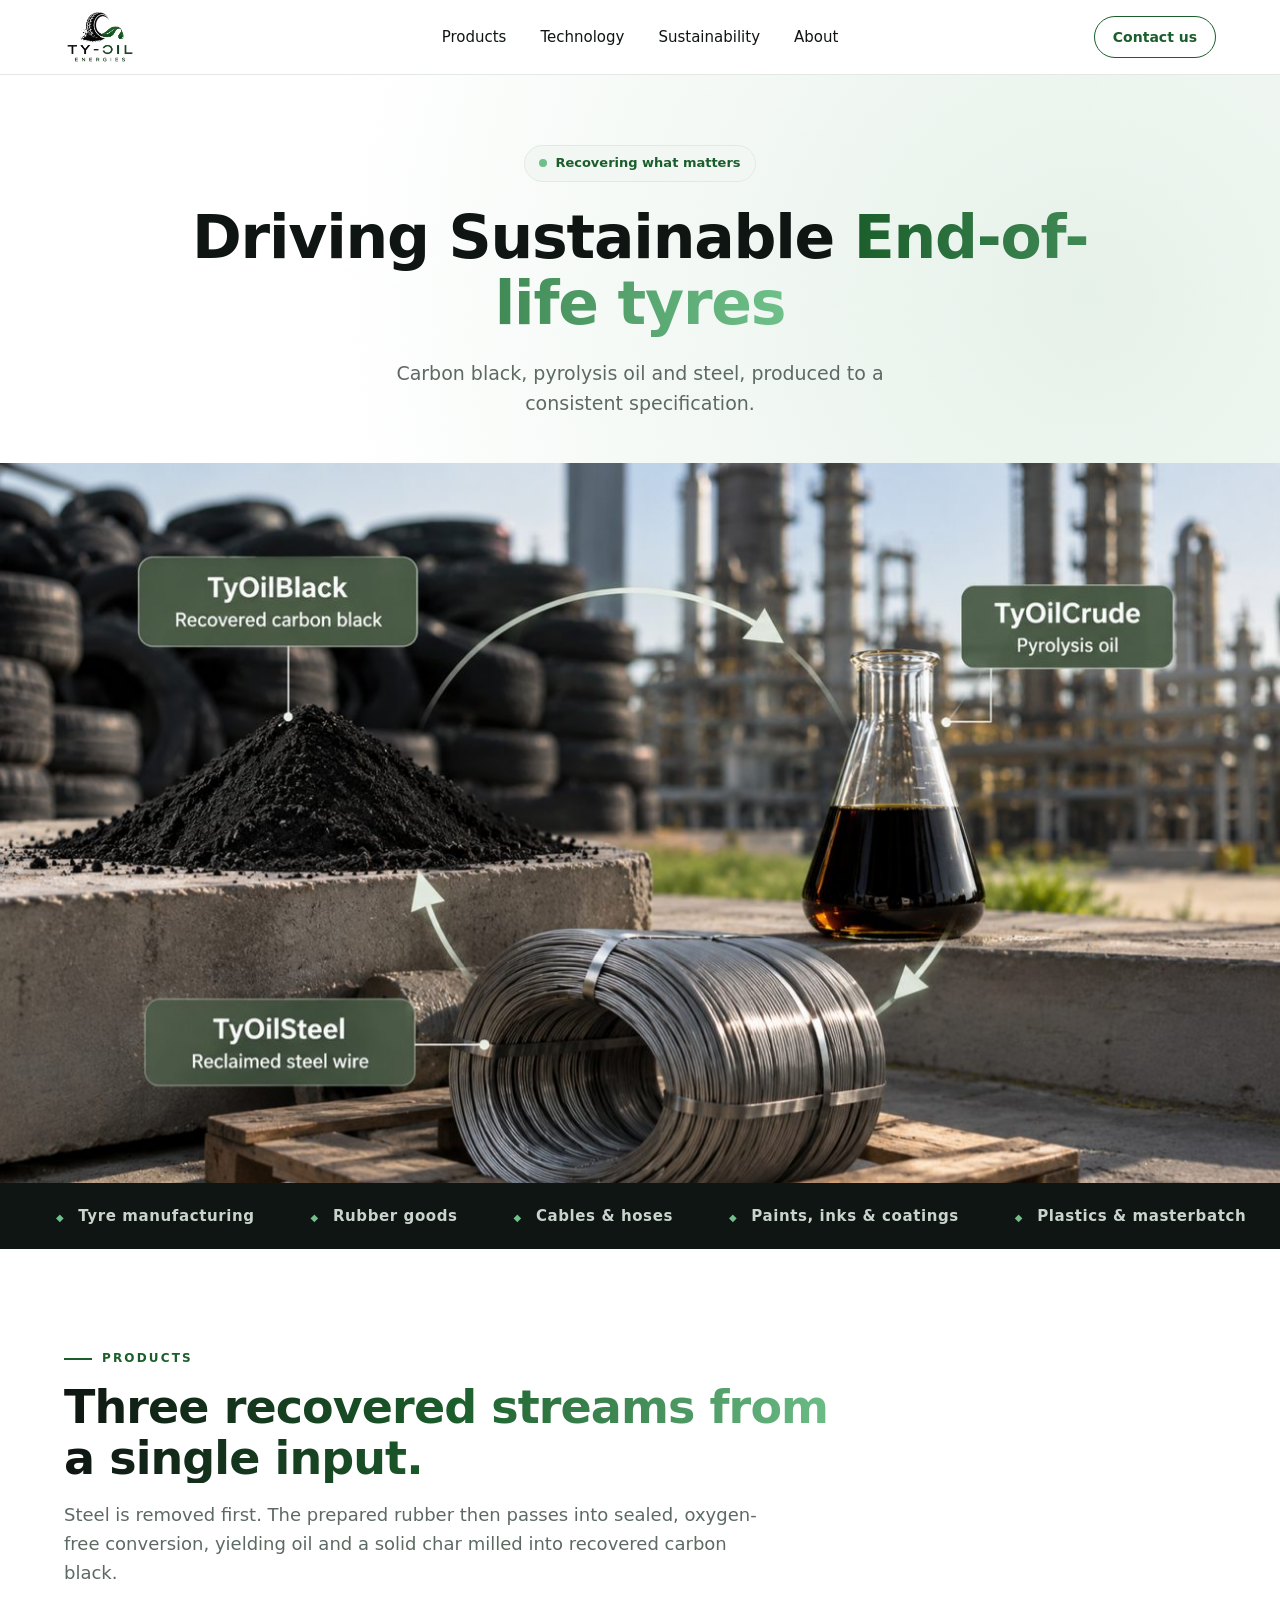
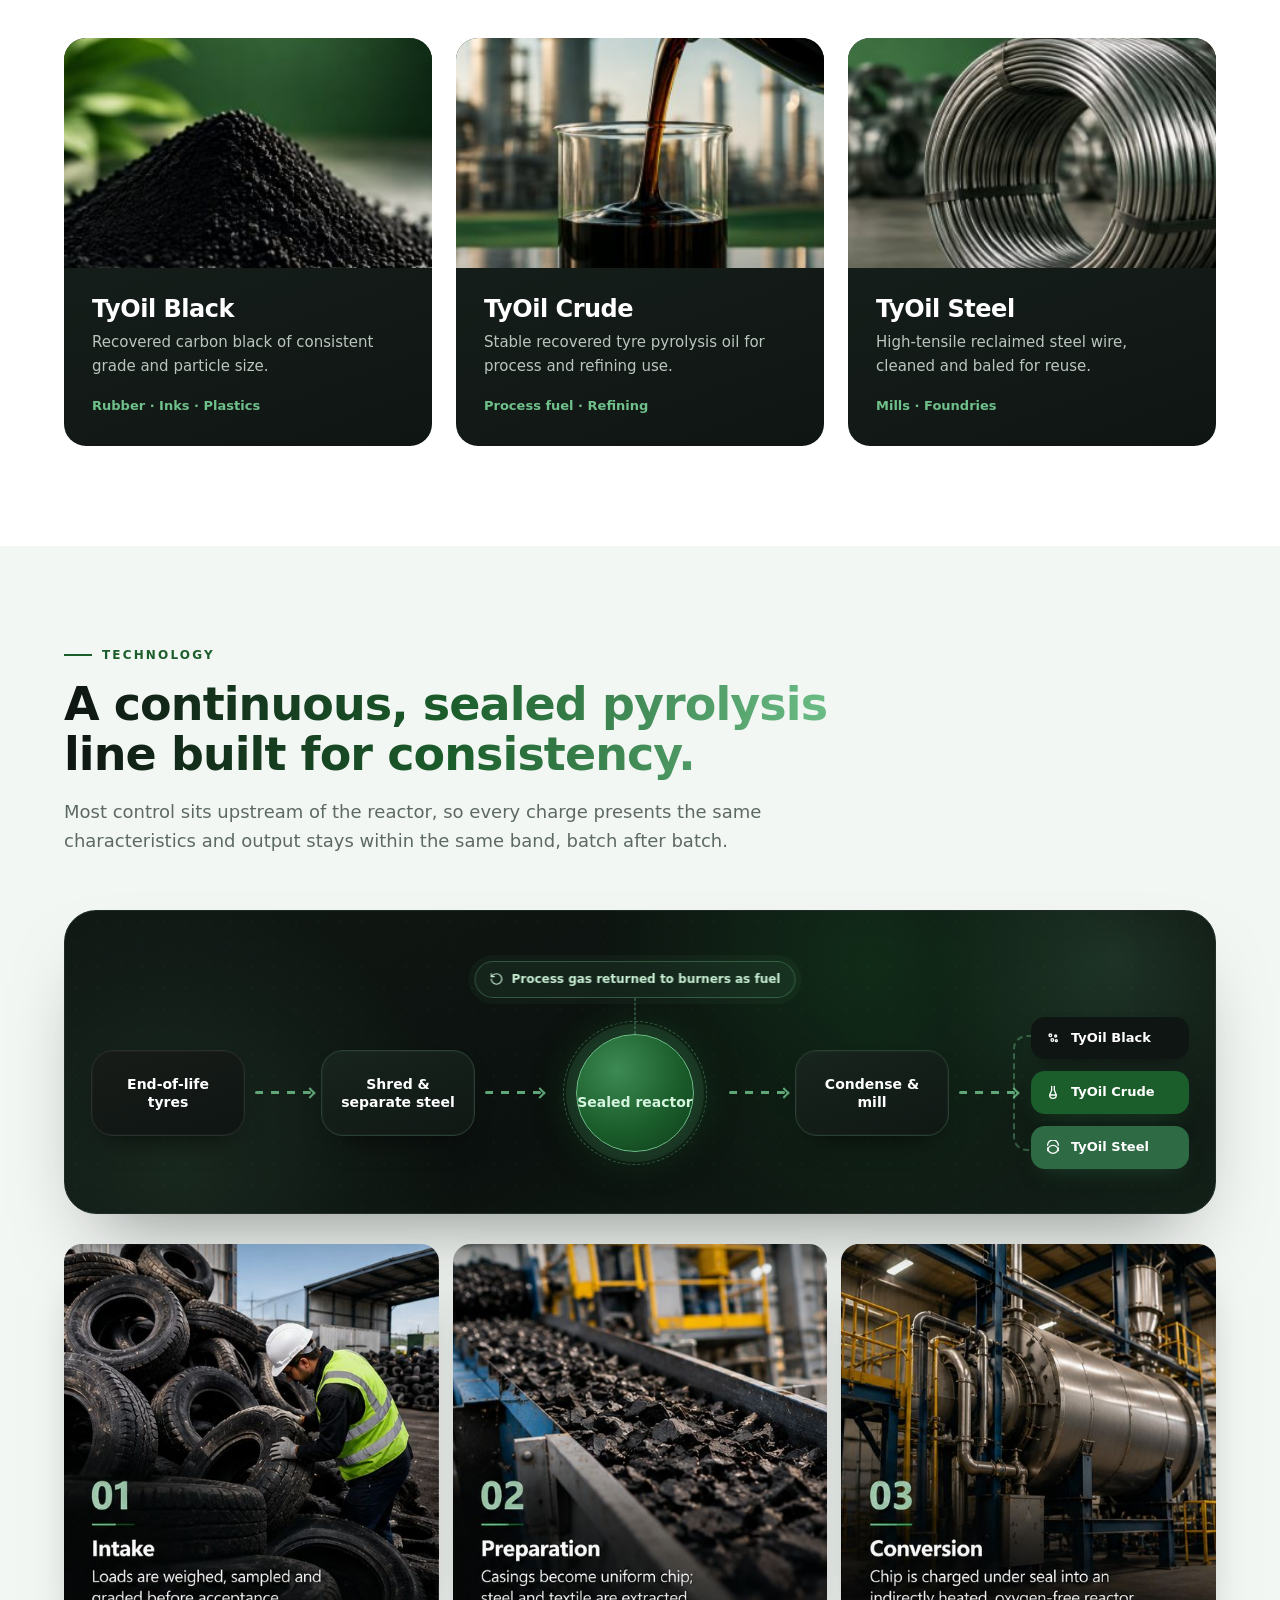
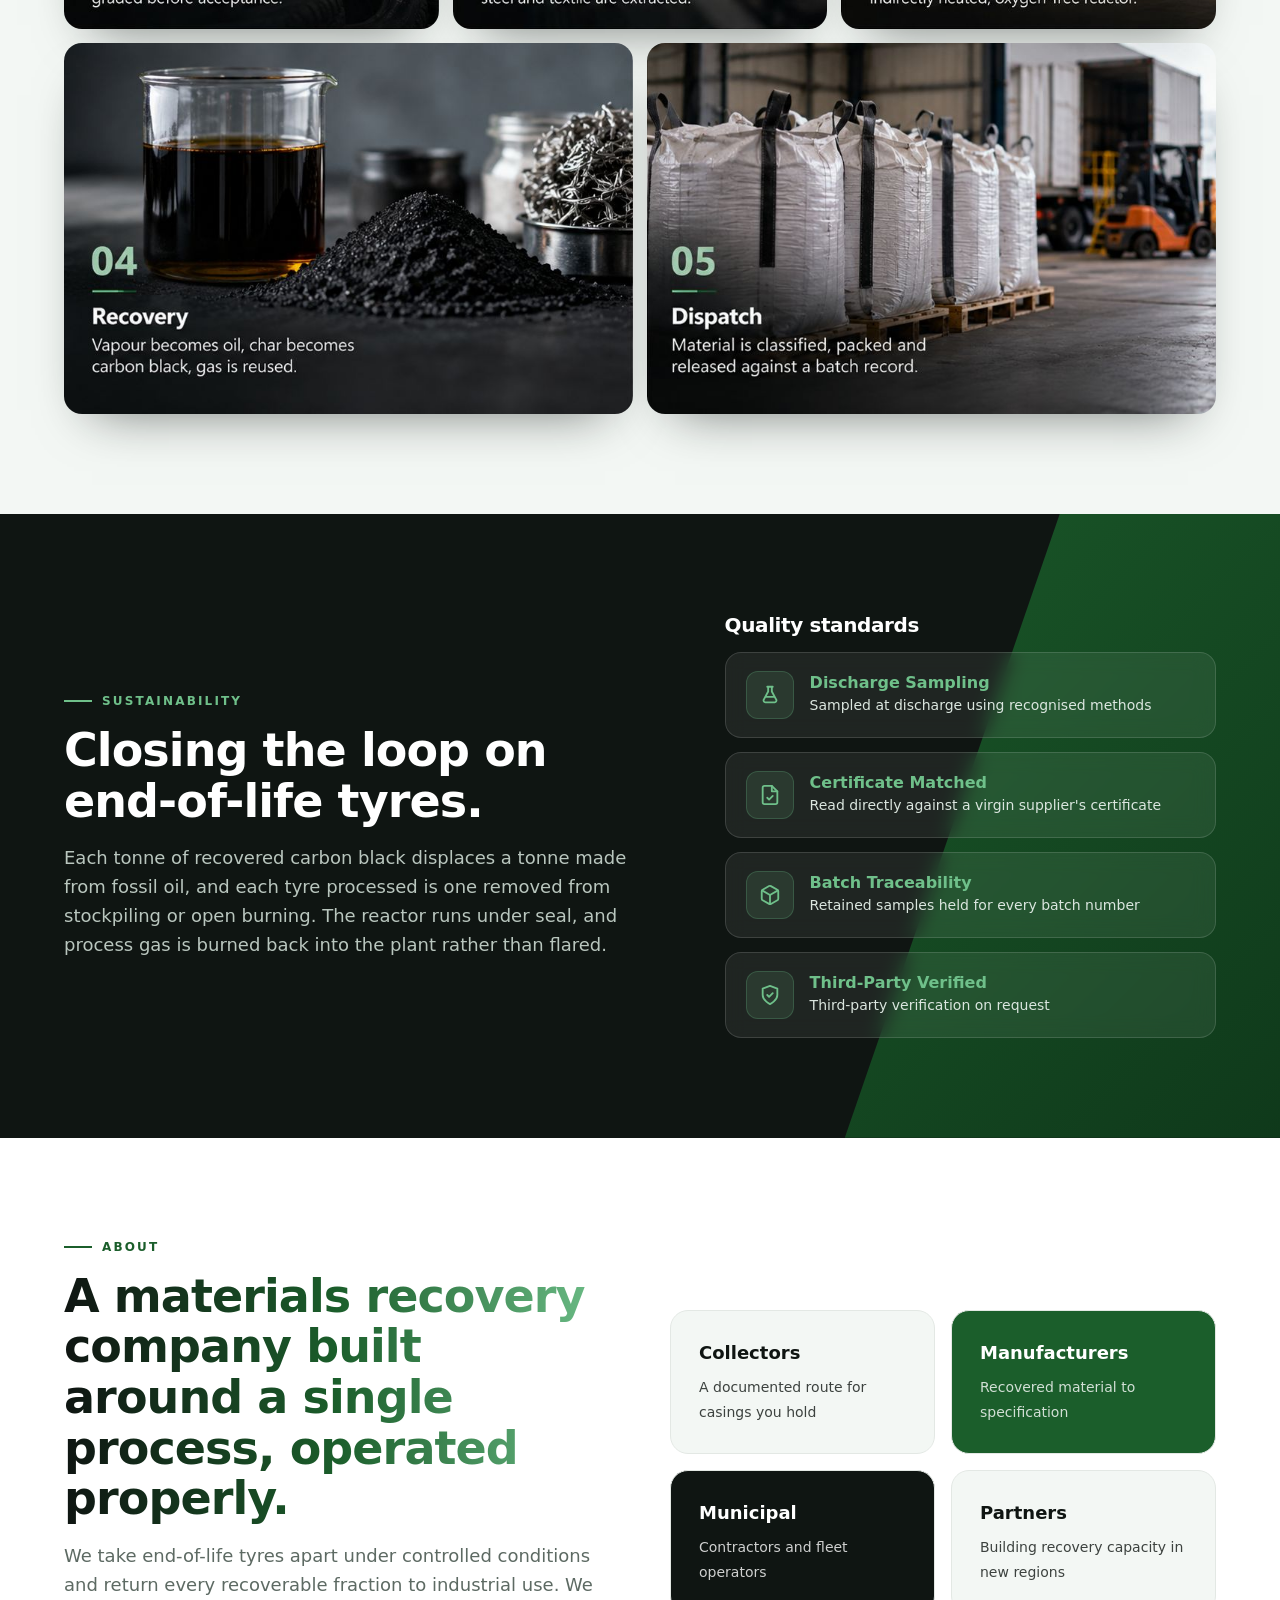
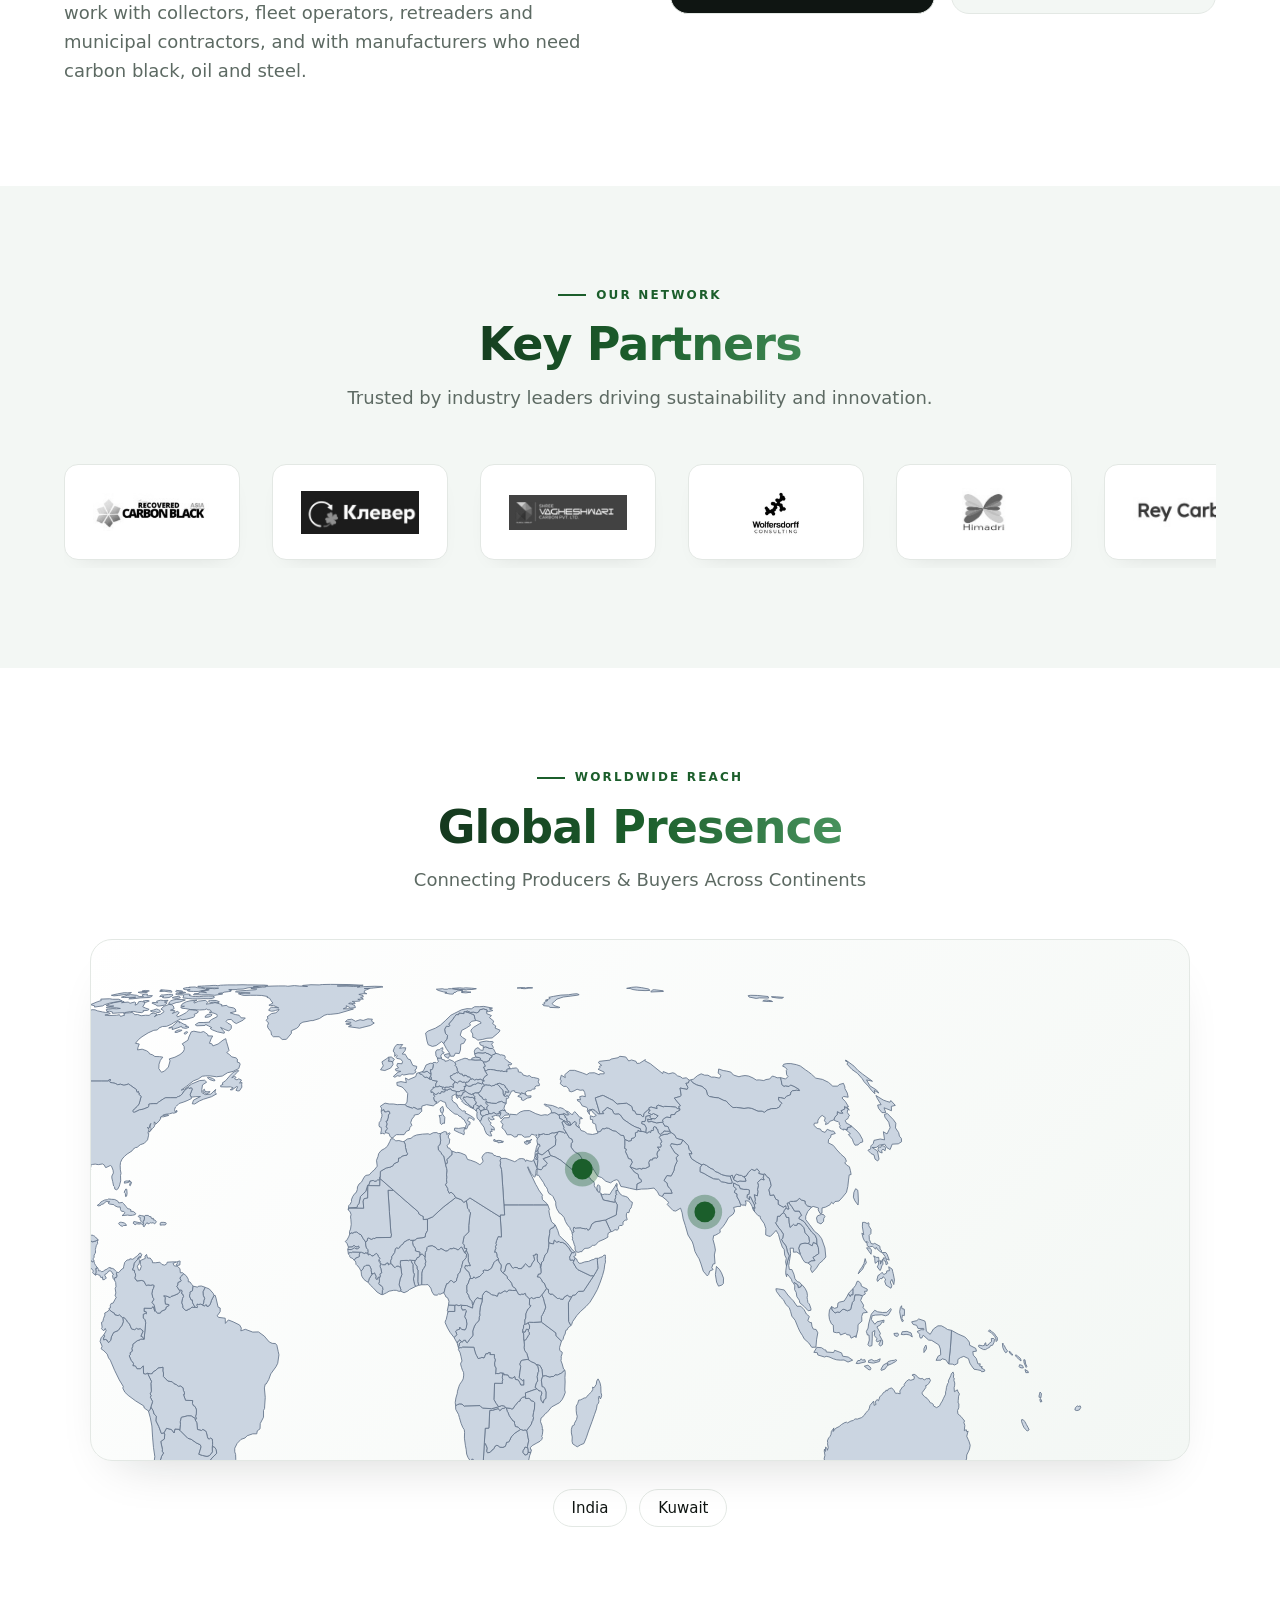
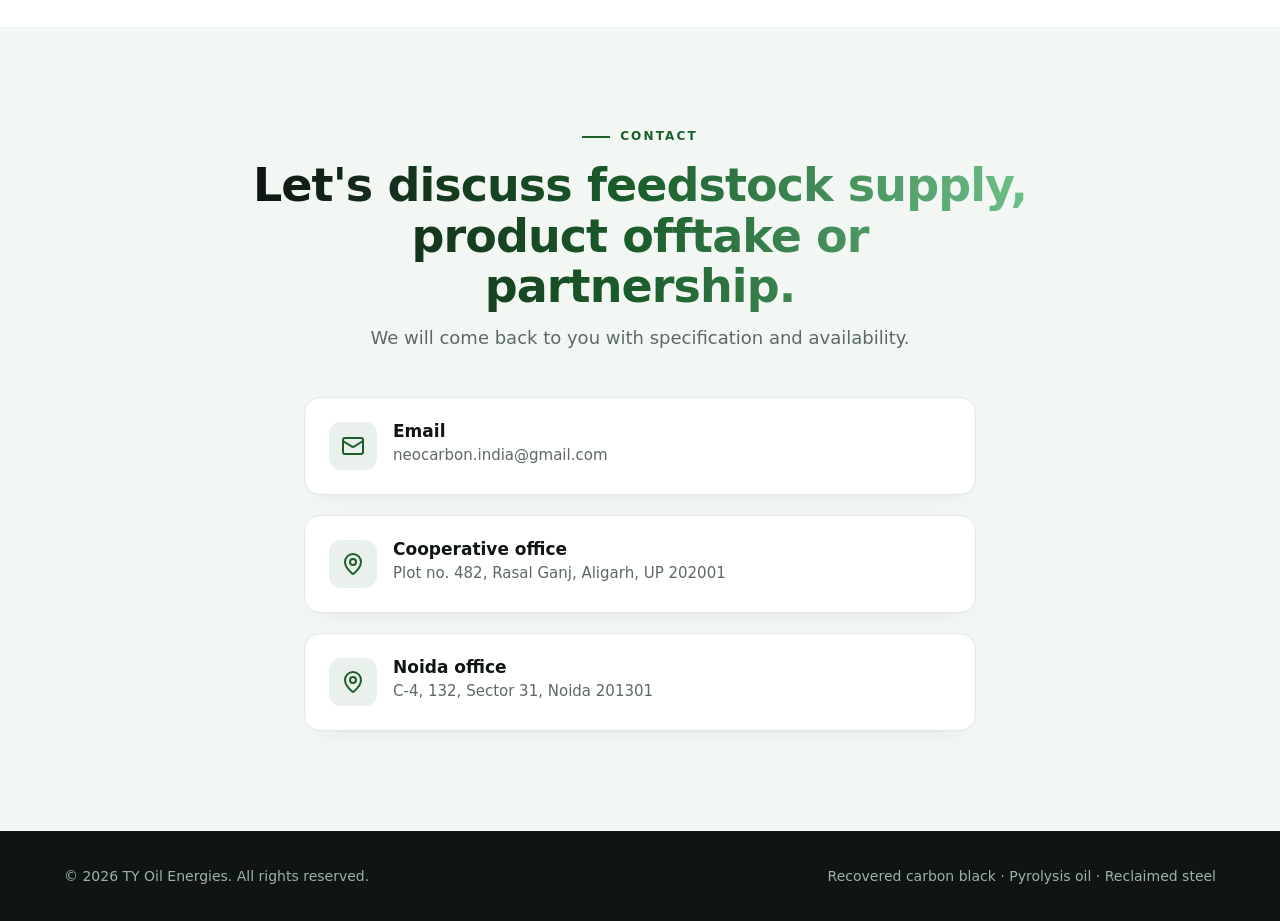
==== commit 3e766fd0: "heading colors" ====
--- a/index.html
+++ b/index.html
@@ -26,7 +26,7 @@
 .hg{display:grid;grid-template-columns:.9fr 1.15fr;gap:30px;align-items:center}
 .pill{display:inline-flex;align-items:center;gap:8px;background:var(--soft);border:1px solid var(--line);padding:7px 14px;border-radius:99px;font-size:13px;font-weight:600;color:var(--g)}.pill i{width:8px;height:8px;border-radius:50%;background:var(--g3);animation:pu 1.8s infinite}
 @keyframes pu{50%{box-shadow:0 0 0 8px #6fc08a33}}
-.hero h1{font-size:clamp(38px,5.6vw,68px);margin:22px 0}.hero h1 em{font-style:normal;background:linear-gradient(90deg,var(--g),var(--g3));-webkit-background-clip:text;background-clip:text;color:transparent}
+.hero h1{font-size:clamp(38px,5.6vw,68px);margin:22px 0}.hero h1 em{font-style:normal;background:linear-gradient(90deg,var(--g),var(--g3));-webkit-background-clip:text;background-clip:text;color:transparent}section:not(.dk) h2{background:linear-gradient(90deg,#0f1512,var(--g),var(--g3));-webkit-background-clip:text;background-clip:text;color:transparent}
 .hero p{font-size:19px;color:var(--mut);max-width:540px;margin:0}.cta{display:flex;gap:14px;flex-wrap:wrap}
 .art{position:relative}.art img{width:100%;height:auto;display:block;border-radius:26px;box-shadow:0 40px 80px -30px #0f151299}.art svg{width:100%;height:auto;display:block}
 .spin{transform-origin:300px 300px;animation:sp 40s linear infinite}@keyframes sp{to{transform:rotate(360deg)}}
@@ -119,7 +119,7 @@
 .gp-btn{padding:9px 18px;border-radius:999px;border:1px solid var(--line);background:#fff;color:var(--ink);font-family:inherit;font-size:15px;font-weight:500;cursor:pointer;transition:.2s;white-space:nowrap}.gp-btn:hover{border-color:var(--g);color:var(--g)}.gp-btn.is-active{background:var(--g);color:#fff;border-color:var(--g)}
 .ct-sec{background:var(--soft)}
 .ct-wrap{max-width:960px;margin:0 auto}
-.ct-hd{text-align:center;margin-bottom:44px}.ct-hd .ey{justify-content:center}.ct-hd h2{color:var(--g);margin:14px auto 12px}.ct-hd .lead{margin:0 auto}
+.ct-hd{text-align:center;margin-bottom:44px}.ct-hd .ey{justify-content:center}.ct-hd h2{margin:14px auto 12px}.ct-hd .lead{margin:0 auto}
 .ct-list{max-width:672px;margin:0 auto;display:grid;gap:20px}
 .ct-card{background:#fff;padding:24px;border-radius:16px;border:1px solid var(--line);box-shadow:0 10px 26px -18px #0f151226;display:flex;align-items:flex-start;gap:16px;transition:border-color .2s,transform .2s}.ct-card:hover{border-color:var(--g);transform:translateY(-2px)}
 .ct-ic{width:48px;height:48px;border-radius:12px;background:#1b5e2b17;color:var(--g);display:grid;place-items:center;flex-shrink:0}.ct-ic svg{width:24px;height:24px;stroke:currentColor;fill:none;stroke-width:2;stroke-linecap:round;stroke-linejoin:round}
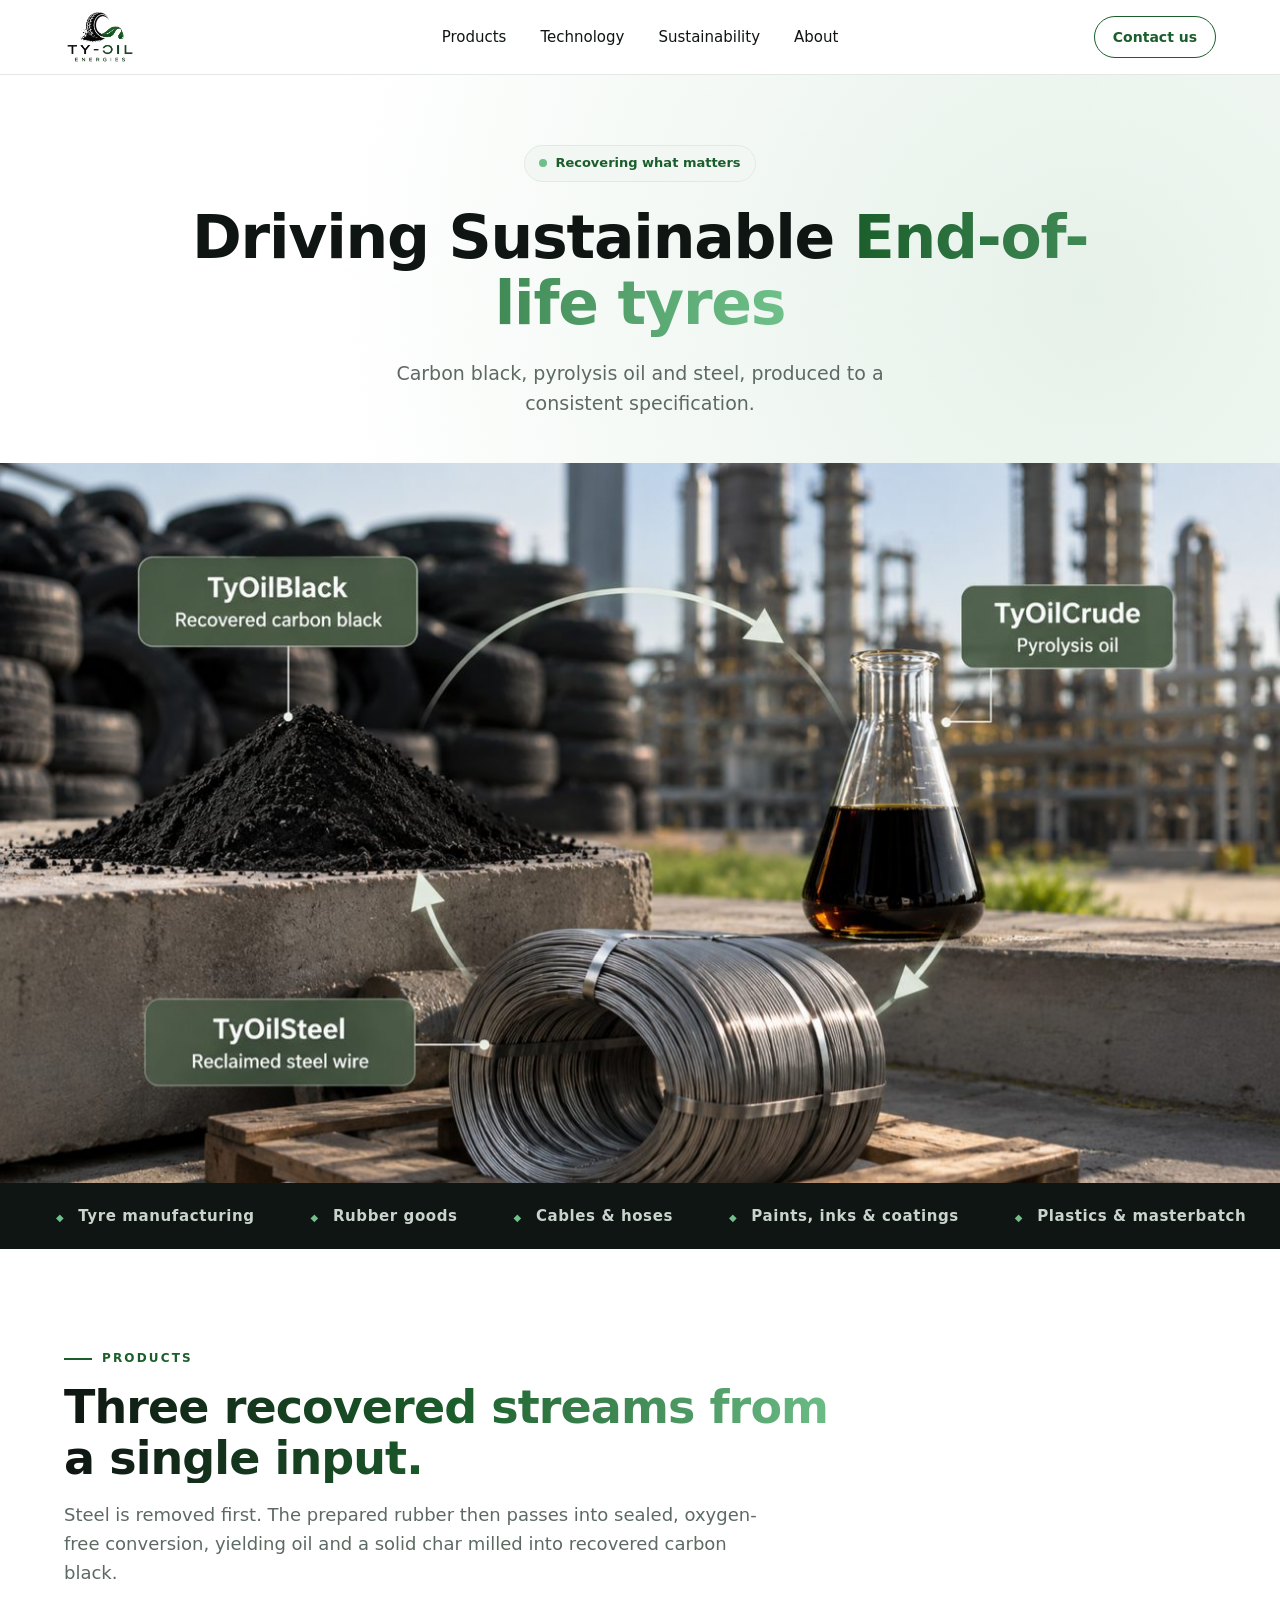
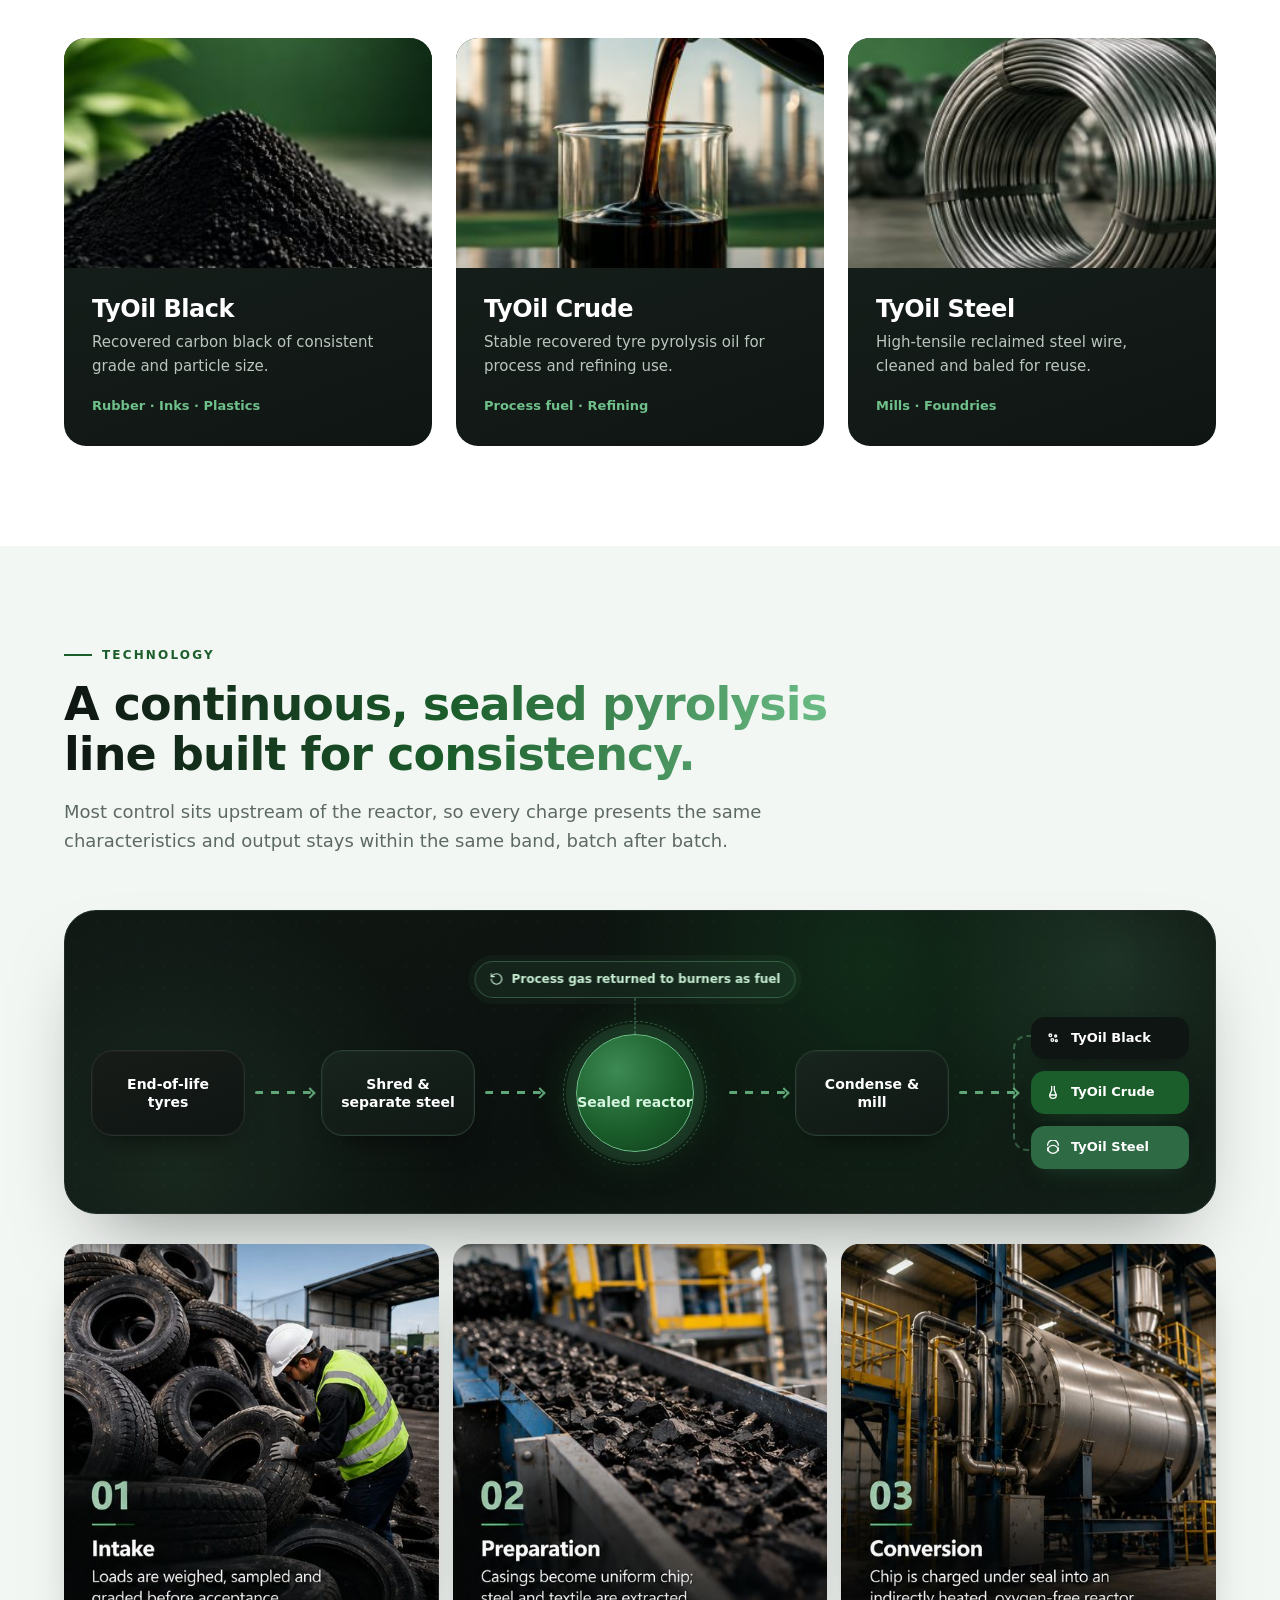
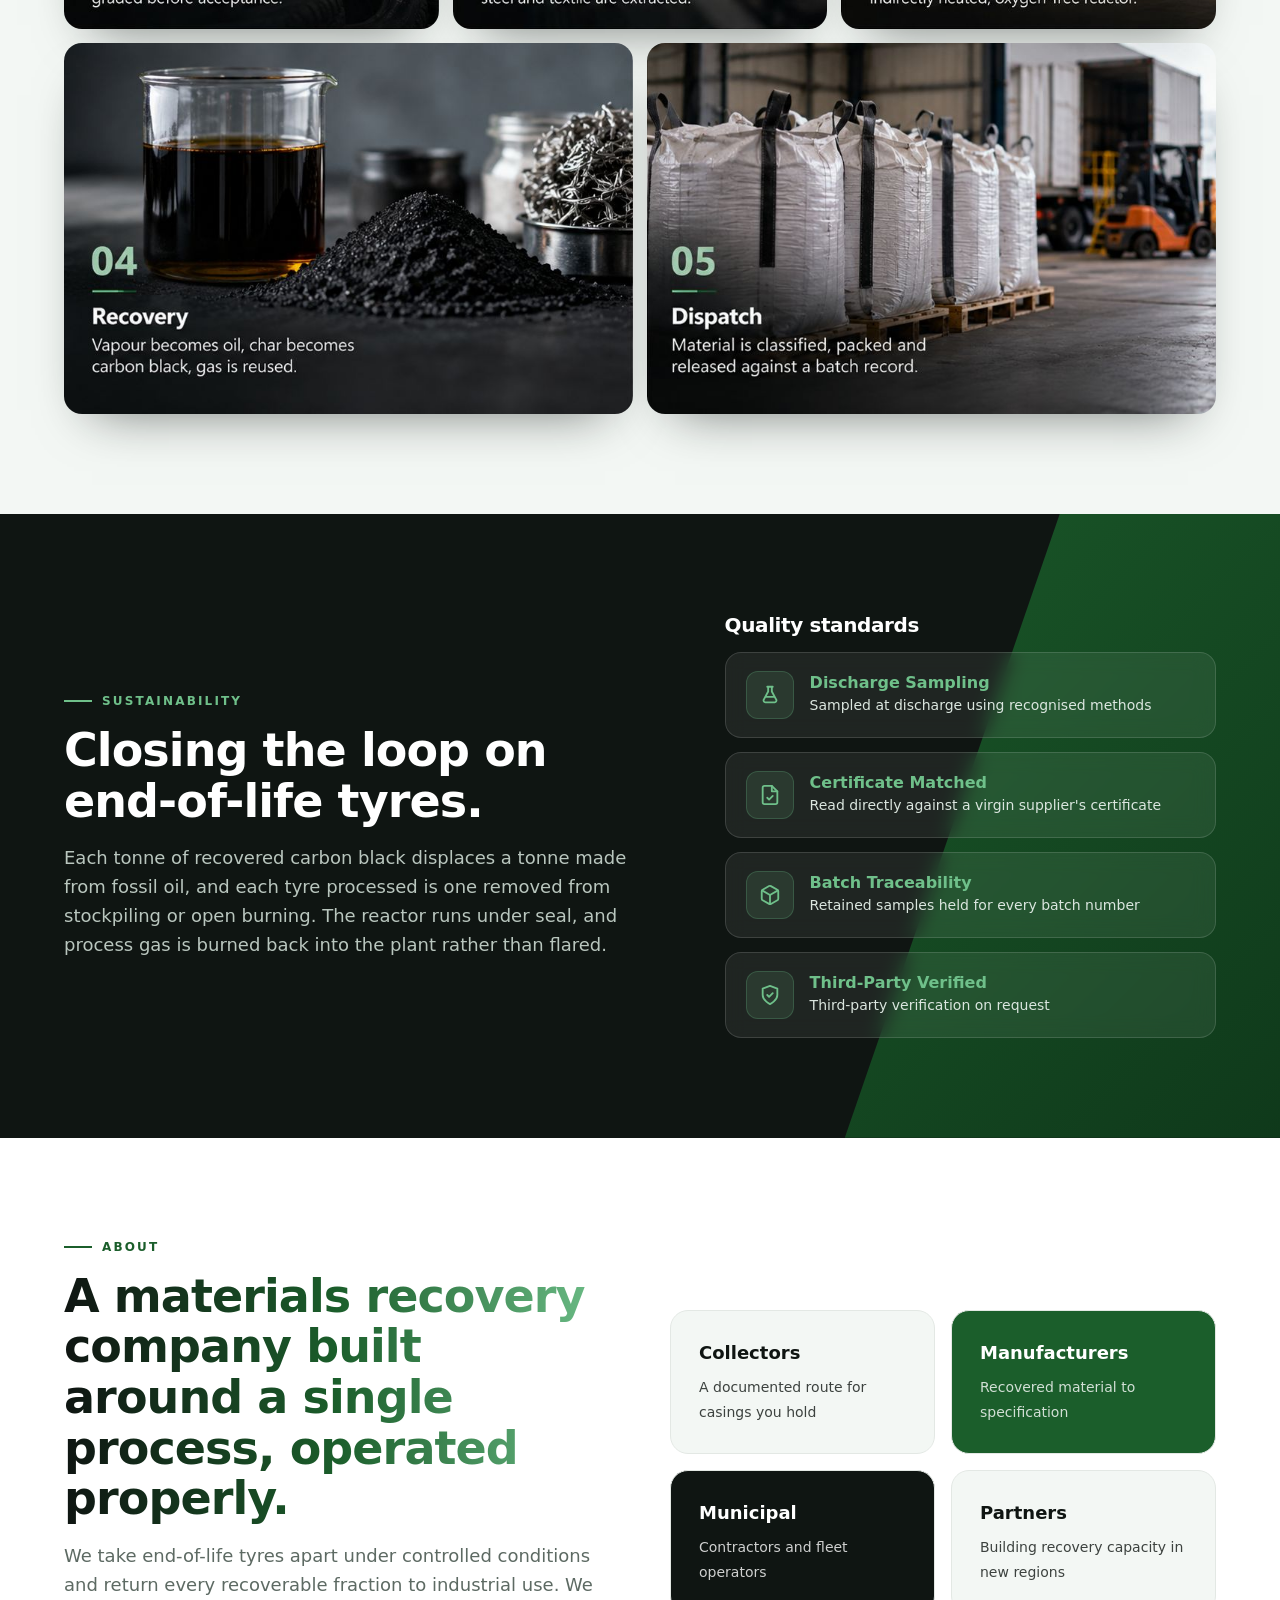
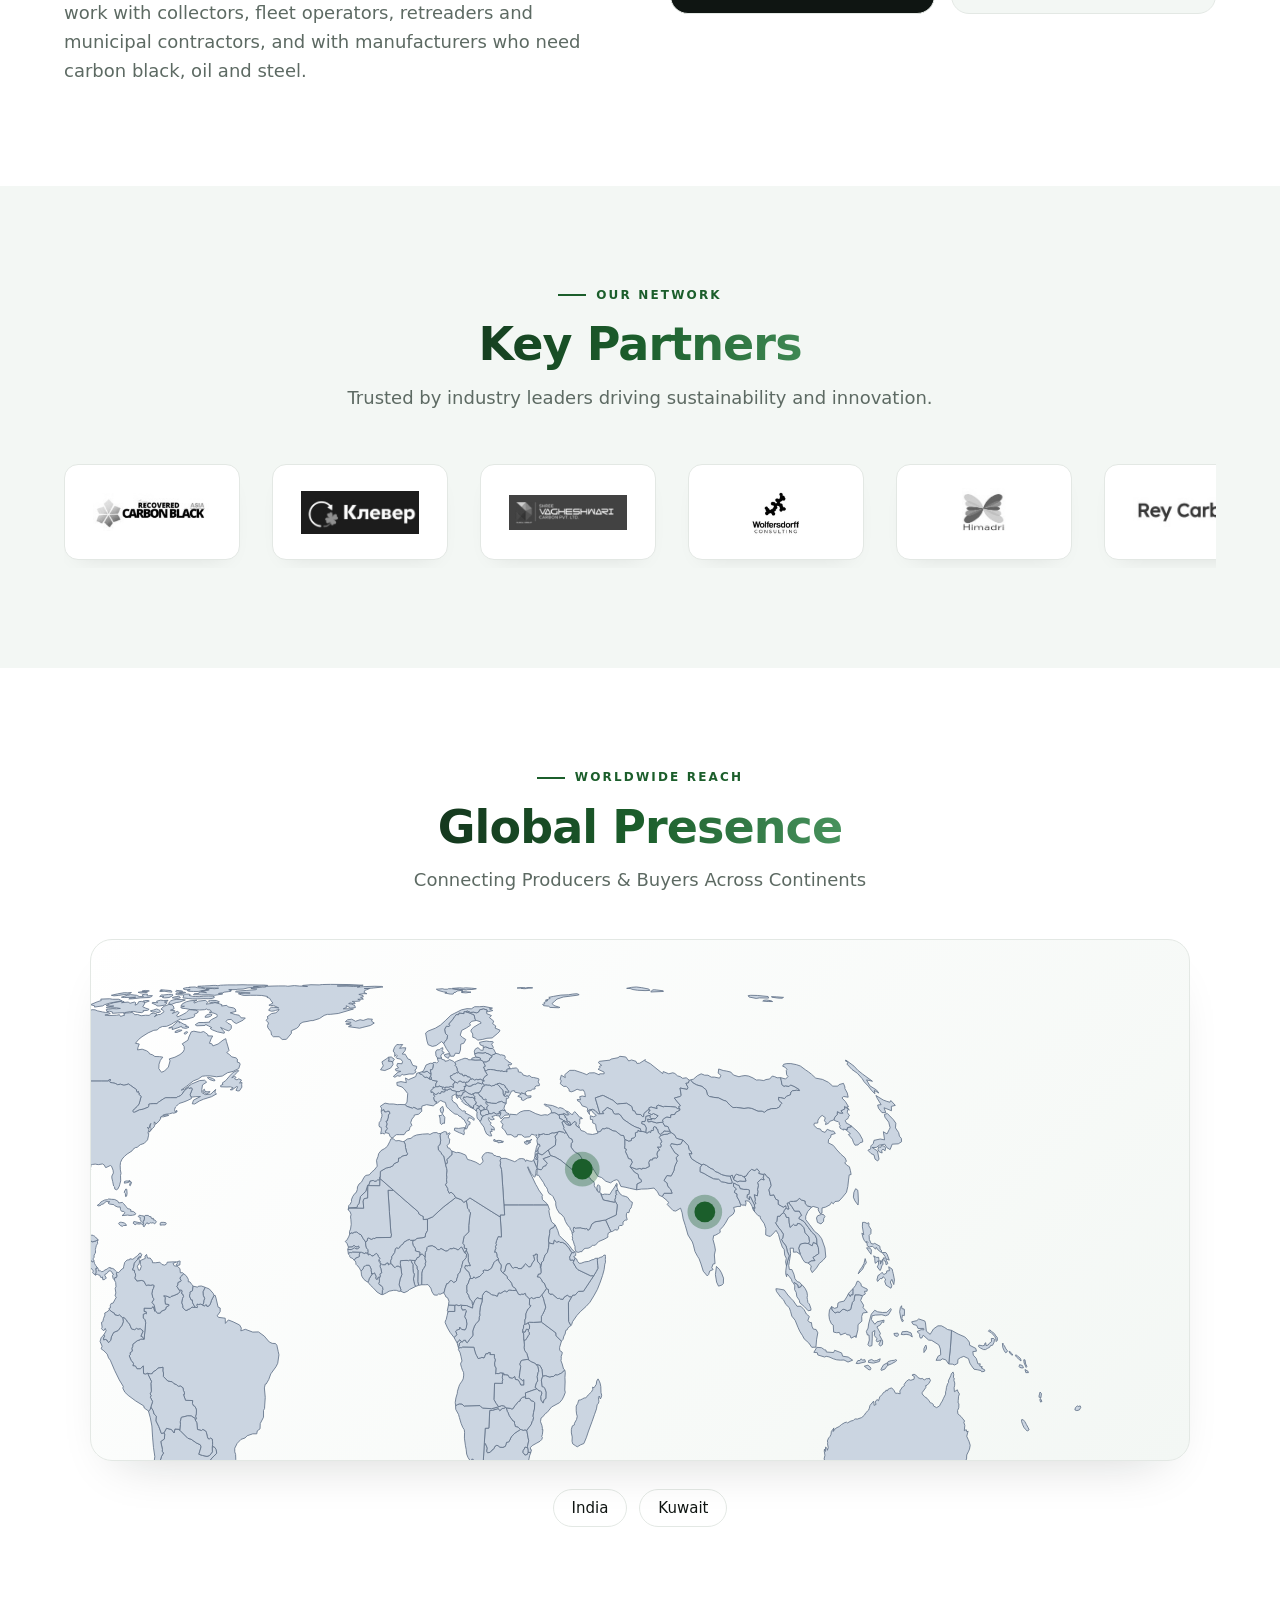
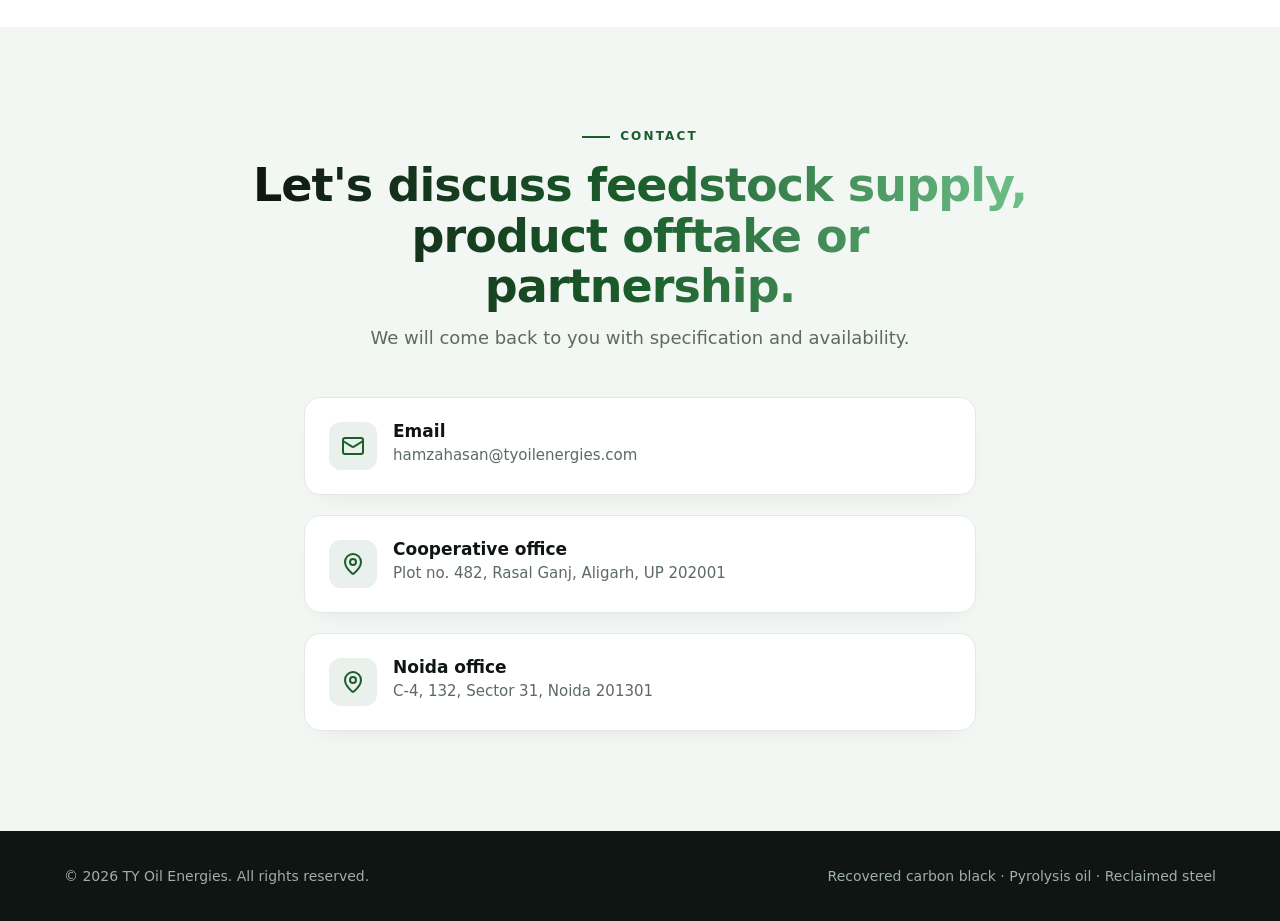
==== commit 3ccef94e: "mail id change" ====
--- a/index.html
+++ b/index.html
@@ -229,7 +229,7 @@
 
 <section id="global-presence"><div class="w"><div class="sec-hd rv"><div class="ey">Worldwide Reach</div><h2>Global Presence</h2><p class="lead">Connecting Producers &amp; Buyers Across Continents</p></div><div class="gp-box rv"><div class="gp-map-card"><div class="gp-stage" id="gpStage"><svg viewBox="0 0 800 600" aria-label="Global Presence Map"><g id="gpZoom" class="gp-zoom" transform="translate(-400 -271) scale(2)"><g class="gp-countries"><path d="M785.0,396.1L785.7,395.6L786.1,396.5L785.3,398.0L783.8,398.4L782.7,398.0L783.0,396.7L784.1,395.7L785.0,396.1Z"/><path d="M474.9,347.2L475.3,347.6L483.3,353.6L483.4,355.3L486.5,358.3L485.4,362.0L485.5,363.7L486.9,364.7L486.9,365.5L486.3,367.3L486.4,368.2L486.2,369.6L486.9,371.5L487.7,374.4L488.4,375.0L486.6,376.7L484.2,377.9L482.8,377.8L482.0,378.7L480.5,378.8L479.9,379.2L477.3,378.3L475.7,378.6L475.2,374.6L474.5,373.2L474.1,372.4L472.0,371.8L470.7,370.9L469.4,370.4L468.5,369.9L467.6,369.2L466.5,365.5L465.3,363.8L464.9,362.1L465.1,360.5L464.8,357.8L465.7,357.7L466.5,356.6L467.4,355.0L467.9,354.4L467.9,353.4L467.4,352.8L467.3,351.6L468.0,351.2L468.1,349.5L467.2,347.8L468.0,347.4L470.4,347.5L474.9,347.2Z"/><path d="M381.9,263.7L381.9,263.9L381.8,264.5L381.7,268.7L374.8,268.6L374.7,275.8L372.7,276.1L372.1,277.5L372.4,281.7L364.0,281.6L363.5,282.6L363.6,281.4L363.7,281.4L368.5,281.2L368.8,280.1L369.7,278.8L370.5,274.9L373.6,271.9L374.7,268.3L375.4,268.1L376.1,265.9L377.9,265.6L378.6,266.0L379.6,266.0L380.3,265.3L381.6,265.2L381.6,263.7L381.9,263.7Z"/><path d="M174.2,208.3L174.0,208.3L172.2,206.0L171.7,205.0L169.2,204.1L169.9,202.1L171.4,200.7L169.9,199.7L171.2,197.9L170.6,196.3L171.6,195.2L173.6,194.2L174.8,192.8L173.2,191.5L173.9,189.1L174.4,187.6L173.9,186.7L173.7,185.9L173.9,184.8L171.5,185.5L168.6,186.6L168.6,185.3L168.5,184.4L167.5,183.9L165.9,183.8L179.3,173.3L187.9,167.3L190.1,167.7L191.5,168.4L192.8,168.6L195.1,167.9L197.6,167.5L199.6,167.7L202.7,167.0L205.7,166.6L205.9,167.2L207.5,166.9L208.8,166.2L209.6,166.3L210.3,167.7L213.7,166.7L212.4,167.8L214.5,167.6L215.7,167.1L217.4,167.2L218.9,167.8L221.7,168.4L223.5,168.7L225.1,168.6L226.2,169.4L223.1,170.2L225.5,170.5L229.9,170.3L231.5,170.0L232.1,171.0L234.6,170.2L233.8,169.5L235.4,169.0L237.3,168.9L238.7,168.7L239.6,169.1L240.2,170.0L242.0,169.9L244.0,170.6L246.6,170.3L248.8,170.4L249.6,169.4L251.3,169.1L253.1,169.6L251.6,171.2L253.8,169.9L255.0,169.9L257.2,168.3L256.6,167.4L255.4,166.8L257.2,165.1L260.0,164.1L261.7,164.3L262.6,165.0L263.0,166.6L260.9,167.4L263.5,167.7L262.0,169.3L265.1,168.0L266.0,169.0L264.5,170.2L265.0,171.3L267.6,170.1L270.0,168.8L271.6,167.1L273.6,167.2L275.6,167.4L277.0,168.2L276.4,169.0L274.6,169.8L275.0,170.7L274.1,171.5L270.1,172.6L267.7,172.9L266.5,172.4L265.4,173.2L262.6,174.7L261.5,175.5L258.7,176.7L256.3,176.8L254.4,177.6L253.3,178.8L251.3,179.0L248.0,180.5L244.5,182.7L242.6,184.2L240.7,186.5L242.9,186.9L242.2,188.8L241.9,190.3L244.6,189.9L247.1,190.8L248.3,191.6L248.9,192.6L250.7,193.2L251.9,194.1L254.7,194.2L256.5,194.5L255.1,196.3L254.3,198.6L254.2,201.1L255.7,203.2L257.5,202.5L259.7,200.2L260.7,196.6L260.2,195.5L263.5,194.5L266.4,193.0L268.2,191.5L268.9,190.1L268.8,188.3L267.7,186.8L271.0,184.7L271.5,182.9L272.9,179.9L274.4,179.5L276.8,180.0L278.4,180.2L280.0,179.7L281.1,180.4L282.5,181.5L282.5,182.2L285.3,182.3L284.3,184.0L283.4,186.5L284.8,186.8L285.4,188.0L288.4,186.9L291.2,184.7L292.8,183.8L293.2,185.5L294.0,188.1L294.7,190.6L293.4,191.9L295.1,193.1L296.2,194.3L298.7,194.9L299.5,195.6L299.5,197.4L300.7,197.7L301.1,198.6L300.3,201.1L298.6,201.9L297.1,202.7L293.8,203.5L290.8,205.4L287.5,205.8L283.8,205.3L281.1,205.3L279.2,205.5L276.9,207.1L274.1,208.2L270.2,211.3L267.1,213.5L268.8,213.1L273.1,210.0L277.8,208.0L280.6,207.8L281.8,208.9L279.4,210.5L279.0,213.1L279.0,214.9L281.0,216.1L284.2,215.8L287.0,213.1L286.5,214.8L287.5,215.7L284.6,217.3L279.9,218.8L277.6,219.8L274.9,221.5L273.5,221.4L274.2,219.3L278.2,217.2L275.2,217.3L272.9,217.6L272.2,216.2L273.5,212.9L273.0,212.2L271.6,212.6L271.2,212.0L269.0,213.8L267.7,215.7L266.6,216.8L265.6,217.2L265.0,217.3L264.5,217.9L261.1,217.9L258.2,217.9L257.1,218.4L254.4,220.2L254.1,220.4L253.1,221.3L251.3,221.3L249.4,221.4L248.4,221.7L248.5,222.2L248.3,223.0L248.2,223.3L245.2,224.5L243.0,224.9L240.2,226.3L239.7,226.3L239.2,225.9L239.2,225.5L239.3,225.2L240.1,224.3L241.6,223.0L242.8,221.5L243.4,219.3L244.0,217.1L242.6,215.9L243.0,215.5L242.9,215.2L242.4,215.2L242.2,214.8L242.4,214.3L241.9,214.5L241.4,214.4L241.6,214.2L241.3,214.0L241.4,213.3L240.4,212.6L239.3,211.8L237.9,210.8L236.7,210.0L234.6,210.6L234.0,210.7L232.1,210.1L230.4,210.4L229.0,209.6L227.4,209.3L226.2,209.1L225.8,208.7L226.3,207.4L225.6,207.4L225.1,208.3L221.3,208.3L215.0,208.3L208.8,208.3L203.2,208.3L197.7,208.3L192.3,208.3L186.7,208.3L184.9,208.3L179.4,208.3L174.2,208.3ZM263.6,179.7L265.4,178.8L267.6,178.9L267.3,179.2L264.7,180.2L263.5,180.2L263.6,179.7ZM283.8,162.9L282.8,162.2L283.3,161.8L284.1,161.7L287.3,161.8L289.1,162.5L288.9,162.9L287.4,162.9L285.9,162.8L284.1,163.0L283.8,162.9ZM269.0,180.4L270.1,179.8L270.7,179.9L270.8,180.3L269.5,181.2L268.9,181.1L268.9,180.5L269.0,180.4ZM266.6,160.2L265.3,160.6L263.3,160.5L261.9,160.2L263.3,159.7L265.7,159.4L266.4,159.8L266.6,160.2ZM269.4,157.3L268.7,157.4L266.2,157.3L266.1,157.0L268.9,157.0L269.7,157.2L269.4,157.3ZM266.7,156.1L268.0,156.5L267.2,156.8L264.9,157.0L264.1,156.8L263.9,156.4L264.3,156.0L266.0,156.1L266.7,156.1ZM273.6,160.9L271.5,160.7L268.1,160.3L268.3,159.7L268.7,159.1L267.9,158.6L265.1,158.5L263.9,158.1L264.9,157.7L267.7,157.8L268.9,158.1L271.6,158.1L272.4,158.5L271.7,158.9L273.0,159.2L273.6,159.4L275.5,159.5L277.5,159.6L280.0,159.3L282.9,159.2L285.2,159.3L286.3,159.7L286.1,160.2L284.9,160.6L282.6,160.8L280.9,160.7L276.6,160.9L273.6,160.9ZM245.9,156.7L247.7,156.9L246.8,157.2L243.8,157.5L242.2,157.1L243.8,156.8L245.9,156.7ZM247.2,156.1L248.7,156.3L246.8,156.5L244.5,156.5L244.7,156.3L246.5,156.0L247.2,156.1ZM299.7,203.0L298.2,204.4L296.3,206.4L297.8,205.6L298.8,206.1L297.9,207.0L299.3,207.6L300.3,207.0L301.9,207.7L300.8,209.5L302.2,209.1L302.0,210.3L302.1,211.8L300.7,213.9L299.8,214.0L298.7,213.6L299.7,211.6L299.3,211.3L296.5,213.4L295.4,213.3L297.1,212.2L295.5,211.6L293.5,211.7L289.9,211.6L289.8,210.9L291.3,210.1L290.7,209.5L292.8,208.0L296.0,204.3L297.6,203.0L299.5,202.2L300.3,202.3L299.7,203.0ZM267.5,174.9L268.7,175.5L270.1,176.0L269.6,176.9L270.9,176.7L271.6,177.3L269.7,177.9L267.6,177.5L267.3,176.7L265.0,177.6L261.9,178.6L262.2,177.5L259.9,177.7L262.0,176.8L263.3,175.4L265.2,173.8L266.2,173.9L265.9,174.7L266.9,174.4L267.5,174.9ZM284.7,163.5L286.6,163.0L289.2,163.7L290.7,164.3L290.4,165.0L293.4,164.6L294.2,165.5L297.4,166.1L298.3,166.7L298.7,168.1L295.4,168.9L298.3,169.9L300.5,170.3L301.7,171.8L304.1,171.9L302.9,173.1L298.9,175.1L297.4,174.3L296.0,172.7L293.8,172.9L293.0,173.9L294.0,174.9L295.6,175.7L296.0,176.2L296.0,178.0L294.6,179.3L292.9,178.8L289.8,177.3L291.1,178.9L292.1,180.0L291.9,180.7L288.0,179.9L285.2,178.8L283.8,177.9L284.7,177.4L282.9,176.5L281.2,175.6L280.9,176.2L276.1,176.4L275.2,175.8L277.2,174.5L280.2,174.5L283.6,174.3L283.5,173.7L284.6,172.8L287.8,171.2L287.9,170.5L287.8,169.9L286.0,169.1L283.3,168.6L284.6,168.2L283.8,167.2L282.5,167.2L281.8,166.7L280.6,167.1L277.7,167.3L272.5,167.0L269.8,166.5L267.6,166.3L266.8,165.8L269.0,165.1L266.9,165.1L267.8,163.7L270.1,162.5L272.2,162.0L276.2,161.6L274.4,162.5L274.7,163.3L277.1,162.2L281.2,161.7L282.5,163.0L281.5,163.9L284.7,163.5ZM264.2,161.2L267.1,161.2L269.5,161.5L266.2,162.7L264.2,163.0L261.6,164.0L259.9,163.9L260.3,162.7L261.0,162.1L262.4,161.5L264.2,161.2ZM226.8,158.8L230.3,158.0L234.2,157.3L236.3,157.4L238.4,157.2L237.1,158.0L235.5,158.4L234.1,158.4L230.8,158.9L228.3,159.1L226.8,158.8ZM166.2,196.9L168.1,196.7L165.2,199.2L165.1,201.0L164.4,201.0L164.3,200.0L164.5,198.9L164.3,198.3L164.9,197.3L165.7,196.6L166.2,196.9ZM255.3,155.6L257.9,155.8L261.2,156.1L261.7,156.5L261.7,157.0L259.6,156.8L257.7,156.5L254.7,156.5L256.3,156.2L255.0,156.0L255.3,155.6ZM172.1,209.5L170.9,209.8L168.7,208.7L168.8,207.9L167.8,207.1L168.0,206.4L166.5,206.0L166.8,204.7L167.4,204.2L168.9,204.7L169.8,205.1L171.3,205.3L171.2,206.1L171.3,207.2L172.3,208.2L172.1,209.5ZM225.9,160.8L227.5,161.1L231.1,161.1L232.0,161.5L232.9,162.0L230.6,162.4L225.8,163.3L222.7,164.3L221.9,164.9L217.1,165.6L217.2,164.9L214.8,164.2L216.2,163.6L218.6,162.6L221.0,161.8L220.7,161.0L225.9,160.8ZM247.6,159.2L249.1,159.0L250.5,159.0L250.0,159.6L248.5,160.1L243.4,160.3L239.2,160.8L236.9,160.9L237.3,160.5L240.9,159.9L234.3,160.1L232.6,159.9L236.1,158.8L237.8,158.4L241.3,158.8L242.9,159.5L245.3,159.6L244.6,158.5L246.4,158.1L247.7,158.2L247.5,158.8L247.6,159.2ZM245.3,162.6L246.2,163.1L245.6,164.4L244.9,165.4L246.6,166.2L248.6,166.9L247.7,167.5L245.1,167.7L245.4,168.2L244.3,168.8L241.8,168.6L239.7,168.1L237.8,168.2L234.4,168.8L230.2,169.0L227.4,169.2L227.4,168.4L225.8,168.0L224.3,168.2L223.9,167.0L225.1,166.8L227.7,166.5L229.8,166.6L232.0,166.4L229.6,166.0L226.2,166.1L224.1,166.1L224.0,165.6L228.2,165.0L225.9,165.0L223.8,164.6L226.4,163.6L228.1,163.1L233.1,162.2L234.2,162.5L232.7,163.1L236.5,162.7L237.6,163.4L240.1,162.7L240.9,163.1L240.5,164.5L241.9,163.9L242.6,162.5L244.1,162.3L245.3,162.6ZM253.5,163.1L252.9,162.2L255.3,161.6L256.8,161.8L259.5,161.7L259.5,162.0L257.4,162.7L259.0,163.2L257.4,164.5L254.4,165.0L253.1,164.9L252.7,164.4L250.2,163.3L250.7,162.9L253.5,163.1ZM246.0,161.9L248.0,161.8L248.7,162.1L246.4,163.0L245.2,162.1L246.0,161.9ZM261.9,158.2L262.4,158.7L261.7,159.3L260.1,160.1L257.6,160.3L256.3,160.1L257.1,159.4L254.7,159.5L255.7,158.6L257.1,158.6L259.7,158.3L261.6,158.3L261.9,158.2ZM269.6,154.5L270.8,154.3L272.3,154.3L271.9,154.1L275.1,154.0L276.4,154.4L278.4,154.6L280.5,154.8L281.0,155.3L282.3,155.6L280.2,155.9L276.9,156.6L274.3,156.6L271.6,156.5L270.6,156.1L271.0,155.8L272.3,155.6L269.8,155.6L268.6,155.3L268.2,154.9L269.6,154.5ZM276.7,153.6L278.9,153.5L280.5,153.4L283.2,153.3L285.5,153.1L287.1,153.1L288.3,153.3L289.7,153.0L291.6,152.9L294.0,152.8L298.2,152.8L298.8,152.8L302.8,152.7L305.6,152.8L308.5,152.8L312.0,152.9L314.8,152.9L317.1,153.1L316.9,153.3L313.4,153.6L310.1,153.7L308.7,153.9L311.6,153.9L308.1,154.3L305.7,154.5L302.8,155.2L299.8,155.3L298.8,155.5L294.5,155.6L296.3,155.7L295.2,155.9L295.9,156.4L294.3,156.7L291.9,157.0L290.9,157.4L288.7,157.7L288.6,157.9L291.1,157.9L290.8,158.1L286.5,158.8L283.1,158.5L278.8,158.6L276.8,158.5L274.2,158.5L274.6,157.9L277.4,157.7L277.5,157.0L278.5,156.9L281.7,157.3L280.5,156.7L278.4,156.5L279.9,156.1L282.6,155.9L283.3,155.6L281.8,155.3L281.6,154.8L285.3,154.9L286.3,155.0L288.7,154.7L285.8,154.6L281.0,154.6L278.9,154.3L278.1,154.0L276.7,153.8L276.7,153.6ZM284.1,170.9L282.7,171.4L280.9,171.5L281.1,170.7L282.5,169.8L284.1,169.6L284.9,170.0L284.4,170.7L284.1,170.9ZM254.8,167.7L255.2,168.3L253.7,168.8L252.1,168.3L250.7,168.5L249.3,167.8L251.2,167.3L252.9,166.7L254.0,167.1L254.7,167.4L254.8,167.7ZM282.2,206.3L283.0,206.1L285.1,206.7L286.6,207.7L286.5,208.1L285.6,208.1L283.5,207.4L282.2,206.3ZM280.5,213.0L280.8,214.2L282.0,214.5L283.8,214.4L282.5,215.4L281.7,215.6L279.7,214.6L279.6,213.7L280.5,213.0Z"/><path d="M174.2,208.3L179.4,208.3L184.9,208.3L186.7,208.3L192.3,208.3L197.7,208.3L203.2,208.3L208.8,208.3L215.0,208.3L221.3,208.3L225.1,208.3L225.6,207.4L226.3,207.4L225.8,208.7L226.2,209.1L227.4,209.3L229.0,209.6L230.4,210.4L232.1,210.1L234.0,210.7L234.6,210.6L236.7,210.0L237.9,210.8L239.3,211.8L240.4,212.6L241.4,213.3L241.3,214.0L241.6,214.2L241.4,214.4L241.9,214.5L242.4,214.3L242.2,214.8L242.4,215.2L242.9,215.2L243.0,215.5L242.6,215.9L244.0,217.1L243.4,219.3L242.8,221.5L241.6,223.0L240.1,224.3L239.3,225.2L239.2,225.5L239.2,225.9L239.7,226.3L240.2,226.3L243.0,224.9L245.2,224.5L248.2,223.3L248.3,223.0L248.5,222.2L248.4,221.7L249.4,221.4L251.3,221.3L253.1,221.3L254.1,220.4L254.4,220.2L257.1,218.4L258.2,217.9L261.1,217.9L264.5,217.9L265.0,217.3L265.6,217.2L266.6,216.8L267.7,215.7L269.0,213.8L271.2,212.0L271.6,212.6L273.0,212.2L273.5,212.9L272.2,216.2L272.9,217.6L273.0,218.4L270.5,219.6L268.2,220.5L265.9,221.2L264.4,222.7L263.8,223.3L263.3,224.6L263.5,225.9L264.3,226.0L264.4,225.1L264.8,225.6L264.4,226.3L262.9,226.8L262.0,226.7L260.4,227.2L259.5,227.3L258.3,227.4L256.4,228.1L259.5,227.7L259.9,228.1L256.9,228.9L255.6,228.9L255.8,228.6L255.0,229.3L255.5,229.4L254.4,231.3L252.3,233.3L252.4,232.6L252.0,232.5L251.6,231.8L251.5,233.2L251.8,233.7L251.5,234.7L250.5,235.7L248.7,237.8L248.6,237.7L249.8,235.9L249.1,234.9L249.6,232.7L248.9,233.8L248.7,235.5L247.5,235.1L248.6,235.9L247.9,238.4L248.4,238.6L248.3,239.5L247.7,242.2L245.8,244.2L243.5,245.0L241.7,246.5L240.6,246.7L239.3,247.7L238.7,248.6L235.9,250.4L234.4,251.7L233.0,253.3L232.1,255.2L231.9,257.1L232.0,259.5L232.4,261.5L232.1,262.7L232.2,265.9L231.7,267.8L231.4,268.9L230.5,270.6L229.8,271.0L228.8,270.6L228.7,269.4L228.1,268.8L227.6,266.3L227.1,264.2L227.1,263.1L228.0,261.3L227.8,259.7L226.9,257.4L226.2,257.0L223.7,258.2L223.4,258.1L222.8,256.8L221.7,256.1L219.3,256.5L217.5,256.2L215.9,256.4L214.9,256.8L215.0,257.5L214.7,258.7L214.9,259.2L214.4,259.6L213.8,259.2L212.9,259.7L211.4,259.6L210.3,258.1L208.4,258.5L207.1,257.8L205.7,258.0L203.8,258.7L201.2,260.7L198.8,261.9L197.2,263.3L196.4,264.5L195.8,266.4L195.5,267.8L195.6,268.8L194.8,268.8L193.5,268.2L192.1,267.3L191.9,266.0L192.0,264.1L191.3,262.5L191.1,260.8L190.7,259.0L189.6,257.8L187.9,257.9L185.8,260.1L184.4,259.3L183.6,258.4L183.6,256.9L183.5,255.5L182.7,254.3L182.0,253.4L181.6,252.4L178.0,252.4L177.6,253.6L176.0,253.6L171.9,253.6L168.0,251.7L165.4,250.3L165.9,249.8L163.1,250.1L160.7,250.3L161.0,248.9L160.4,247.4L159.6,247.0L159.7,246.3L158.6,246.1L158.3,245.4L156.5,245.1L156.2,244.7L156.7,243.2L156.1,240.6L156.3,236.9L156.7,236.3L156.3,235.4L156.0,233.2L157.0,231.1L156.8,229.7L158.5,227.6L159.8,225.4L160.4,223.5L162.7,221.1L164.4,218.9L166.2,216.7L168.1,213.4L169.1,211.4L169.4,210.3L169.9,209.8L172.0,210.6L171.3,212.9L172.3,212.2L173.4,210.3L174.2,208.3ZM66.5,285.3L66.8,285.5L67.0,285.9L67.2,286.9L67.1,287.1L66.1,287.7L65.3,288.1L64.8,288.6L64.4,288.2L64.7,287.4L64.7,286.3L64.9,286.0L65.5,285.5L65.5,285.0L65.7,284.7L65.9,284.8L66.5,285.3ZM65.9,283.3L65.6,283.6L64.8,283.8L64.7,283.2L64.5,283.0L64.6,282.8L64.9,282.6L65.5,282.8L65.9,283.3ZM64.7,282.1L64.6,282.4L63.4,282.3L63.7,282.0L64.7,282.1ZM62.6,280.5L62.7,280.7L63.0,281.7L62.8,281.8L62.7,281.8L62.0,281.7L61.9,281.1L61.9,280.9L62.6,280.5ZM60.3,279.1L60.1,279.8L59.7,280.1L59.2,279.6L59.4,279.3L59.8,279.1L60.3,279.1ZM123.9,183.7L124.9,183.8L124.0,184.6L122.6,184.9L122.0,184.5L121.7,184.0L123.9,183.7ZM139.7,188.5L140.7,188.7L140.6,189.3L138.0,190.3L135.3,191.1L135.1,190.5L136.0,189.6L138.4,188.8L139.7,188.5ZM187.9,167.3L179.3,173.3L165.9,183.8L167.5,183.9L168.5,184.4L168.6,185.3L168.6,186.6L171.5,185.5L173.9,184.8L173.7,185.9L173.9,186.7L174.4,187.6L173.9,189.1L173.2,191.5L174.8,192.8L173.6,194.2L171.6,195.2L171.4,194.4L170.6,193.7L171.9,191.9L171.4,190.2L172.6,188.2L171.1,188.1L168.5,188.0L167.1,187.4L166.0,185.3L164.9,185.0L162.8,184.3L160.3,184.4L158.1,183.5L157.2,182.7L154.8,183.1L153.5,184.5L152.4,184.6L149.9,185.0L147.6,185.7L145.2,186.1L146.5,184.9L149.7,183.0L152.2,182.4L152.4,181.9L148.9,183.0L146.1,184.3L141.9,185.7L141.9,186.7L138.5,188.2L135.6,189.0L133.1,189.6L131.5,190.6L127.6,191.7L125.8,192.6L122.7,193.6L121.7,193.4L119.4,194.0L116.7,194.7L114.4,195.4L110.7,196.1L110.8,195.7L113.9,194.7L116.4,194.0L119.7,192.9L122.2,192.6L124.1,191.7L128.0,190.5L128.9,190.1L131.1,189.3L133.3,187.8L135.7,186.6L133.0,187.2L132.9,186.8L131.0,187.6L131.2,186.6L129.8,187.3L130.5,186.3L127.8,187.1L126.7,187.1L128.2,185.9L129.5,185.1L129.3,184.4L126.7,184.8L126.5,183.9L126.0,183.4L127.6,182.3L127.5,181.5L129.7,180.4L132.6,179.4L134.6,178.4L136.1,178.3L136.8,178.6L139.4,177.7L140.3,177.8L142.4,177.3L143.3,176.4L142.9,176.1L145.1,175.4L144.1,175.5L141.8,175.8L140.7,176.2L140.1,175.8L137.5,176.0L135.9,175.6L136.3,174.9L136.0,173.9L139.3,173.2L144.1,172.4L145.4,172.4L143.8,173.2L147.2,173.1L147.6,172.1L146.8,171.5L147.0,170.6L146.7,169.9L145.5,169.4L147.7,168.6L150.5,168.6L153.6,167.9L155.2,167.1L158.0,166.4L159.7,166.2L163.7,165.6L164.9,165.7L168.5,164.9L170.2,165.2L170.2,165.9L171.3,165.6L173.7,165.7L173.0,166.0L174.9,166.3L176.7,166.1L179.1,166.6L181.7,166.7L182.6,166.9L185.0,166.7L186.6,167.1L187.9,167.3ZM124.9,177.2L125.3,177.6L126.6,177.4L127.1,177.9L128.4,178.1L127.9,178.3L126.1,178.7L125.5,178.3L125.4,178.0L123.8,178.1L123.7,177.9L124.9,177.2Z"/><path d="M560.3,207.8L559.7,209.4L558.3,209.6L559.5,212.0L559.0,213.1L554.9,212.3L555.6,216.6L554.9,217.2L551.6,218.1L555.2,222.5L554.1,223.1L554.9,224.5L553.5,224.2L552.2,223.3L549.2,223.0L546.0,222.9L545.4,223.2L542.3,222.2L541.4,222.7L541.7,224.2L538.2,223.3L537.0,223.7L537.0,224.8L536.1,225.2L534.1,227.0L533.9,228.8L533.2,228.8L532.2,227.6L529.7,227.5L528.6,225.5L527.7,225.4L527.0,222.9L524.1,221.1L520.8,221.3L518.7,221.6L516.2,219.4L514.3,218.5L510.8,216.7L510.4,216.5L506.0,218.0L508.7,227.2L507.8,227.3L505.9,225.3L504.4,224.6L502.3,225.1L501.7,226.0L501.4,225.4L501.6,224.3L501.0,223.4L498.5,222.6L497.1,220.3L495.8,219.7L495.6,218.9L497.5,219.1L497.0,217.3L498.5,216.9L500.3,217.3L499.9,214.9L499.1,213.4L497.3,213.6L495.5,213.0L493.7,214.0L492.1,214.5L491.0,214.1L490.8,212.9L489.2,211.3L487.8,211.4L485.8,209.8L486.4,208.0L485.7,207.5L486.4,204.9L488.7,206.3L488.4,204.6L491.3,202.1L494.1,202.1L498.6,203.6L501.1,204.6L502.6,203.6L505.5,203.5L508.3,204.7L508.5,204.1L511.1,204.1L511.1,203.1L507.6,201.5L508.8,200.4L508.3,199.8L509.7,199.2L507.8,197.7L508.3,196.9L514.5,196.2L515.1,195.6L519.1,194.8L520.2,194.0L523.6,194.4L525.3,196.7L526.9,196.1L529.5,196.9L530.0,198.1L531.6,198.0L534.9,195.9L534.6,196.6L537.8,198.3L544.9,204.0L545.2,202.8L548.4,204.1L550.7,203.5L551.9,203.9L553.5,205.3L555.0,205.7L556.4,206.7L558.5,206.4L560.3,207.8Z"/><path d="M508.7,227.2L506.0,218.0L510.4,216.5L510.8,216.7L514.3,218.5L516.2,219.4L518.7,221.6L520.8,221.3L524.1,221.1L527.0,222.9L527.7,225.4L528.6,225.5L529.7,227.5L532.2,227.6L533.2,228.8L533.9,228.8L534.1,227.0L536.1,225.2L537.0,224.8L537.7,225.0L536.6,226.6L538.4,227.6L539.6,227.0L542.3,228.3L540.5,230.2L538.9,229.9L538.1,230.0L537.6,229.3L537.6,228.1L535.2,228.7L535.1,230.3L534.7,231.7L533.0,231.6L532.8,232.8L534.5,233.4L535.5,235.3L535.2,238.0L533.5,237.4L532.4,237.4L532.0,235.8L529.0,234.7L526.6,233.4L524.9,232.2L522.2,230.4L520.4,227.8L519.6,227.3L517.5,227.4L516.6,226.9L515.8,224.9L512.8,223.5L511.6,225.0L510.2,225.9L510.9,227.1L508.7,227.2Z"/><path d="M711.5,352.1L715.3,354.2L719.2,355.9L720.7,357.4L721.8,358.9L722.0,360.7L725.5,362.5L725.9,364.1L723.8,364.4L724.1,366.4L725.8,368.3L726.8,371.5L728.1,371.4L727.8,372.7L729.4,373.2L728.6,373.7L730.8,375.0L730.4,375.8L728.9,376.0L728.5,375.3L726.7,374.9L724.5,374.5L723.1,372.6L722.1,371.0L721.3,368.4L718.6,367.1L716.6,367.9L715.2,368.9L715.1,371.1L713.3,372.1L712.1,371.6L709.9,371.5L710.9,361.8L711.5,352.1ZM737.1,355.3L737.9,356.2L738.0,357.8L737.3,358.6L737.0,356.8L736.5,355.7L735.6,354.7L734.4,353.4L732.8,352.6L733.5,351.8L734.6,352.7L735.4,353.3L736.3,354.0L737.1,355.3ZM733.6,361.8L732.3,362.5L731.1,363.2L730.0,363.2L728.2,362.3L727.1,361.5L727.3,360.6L729.3,361.0L730.5,360.8L730.9,359.4L731.3,359.3L731.4,360.9L732.6,360.6L733.3,359.6L734.6,358.6L734.5,356.8L735.9,356.8L736.3,357.2L736.1,358.9L735.2,360.7L734.0,360.9L733.6,361.8ZM741.4,360.3L742.0,361.0L742.9,362.8L743.8,363.9L743.4,364.7L742.7,365.0L741.9,363.8L741.1,362.0L740.9,359.7L741.2,359.4L741.4,360.3Z"/><path d="M711.5,352.1L710.9,361.8L709.9,371.5L708.2,369.1L706.1,368.5L705.4,369.3L702.6,369.4L703.8,367.0L705.3,366.2L705.1,362.9L704.2,360.5L700.1,357.9L698.3,357.7L695.2,354.9L694.5,356.4L693.6,356.6L693.1,355.6L693.2,354.3L691.6,352.8L694.0,351.7L695.6,351.8L695.4,351.0L692.2,351.0L691.4,349.2L689.4,348.7L688.5,347.2L691.5,346.5L692.6,345.5L696.1,346.7L696.5,347.8L697.0,352.6L699.2,354.4L701.1,351.3L703.7,349.5L705.7,349.5L707.6,350.5L709.2,351.6L711.5,352.1ZM674.6,370.8L674.8,371.4L674.7,372.3L673.0,374.5L671.0,375.2L670.8,374.8L671.2,373.8L672.3,372.0L674.6,370.8ZM695.6,364.9L695.6,362.7L696.1,361.6L696.7,360.6L697.1,361.5L697.0,362.9L695.6,364.9ZM660.2,332.1L659.1,334.8L660.8,337.6L660.5,339.0L663.0,341.7L660.4,342.1L659.7,344.1L659.8,346.8L657.6,348.8L657.5,351.8L656.4,356.3L656.2,355.3L653.6,356.6L652.8,354.8L651.2,354.6L650.2,353.7L647.5,354.8L646.8,353.3L645.3,353.5L643.5,353.1L643.3,349.1L642.2,348.3L641.1,345.8L640.8,343.2L641.1,340.4L642.3,338.4L642.7,340.4L644.3,342.1L645.7,341.5L647.1,341.7L648.4,340.2L649.4,339.9L651.5,340.8L653.3,340.1L654.3,336.0L655.2,335.0L655.8,331.6L658.3,331.6L660.2,332.1ZM685.8,352.7L688.2,353.6L688.9,355.9L687.1,354.7L685.3,354.4L684.0,354.6L682.5,354.5L683.1,352.9L685.8,352.7ZM680.2,355.7L678.7,355.1L678.3,353.9L680.5,353.7L681.0,354.7L680.2,355.7ZM682.7,337.9L682.9,339.6L684.2,339.8L684.4,341.0L684.3,343.6L683.2,343.3L682.9,345.2L683.8,346.7L683.1,347.1L682.3,345.2L681.6,341.4L682.0,339.0L682.7,337.9ZM671.7,341.8L674.2,341.7L676.4,339.5L676.8,340.2L675.1,343.1L673.4,343.7L671.3,343.1L667.6,343.3L665.7,343.7L665.3,345.9L667.3,348.6L668.5,347.2L672.6,346.2L672.4,347.6L671.5,347.2L670.5,348.9L668.5,350.1L670.5,353.9L670.0,354.9L671.8,358.3L671.7,360.3L670.4,361.2L669.6,360.1L670.9,357.7L668.6,358.8L668.1,358.0L668.5,356.9L667.0,355.1L667.3,352.2L665.8,353.1L665.8,356.6L665.6,360.9L664.2,361.3L663.3,360.4L664.1,357.7L663.9,354.8L663.0,354.8L662.4,352.7L663.4,350.8L663.7,348.4L664.9,343.9L665.3,342.7L667.2,340.5L668.9,341.4L671.7,341.8ZM663.9,374.9L661.2,372.8L663.3,372.2L664.4,373.1L665.0,374.0L664.8,374.8L663.9,374.9ZM666.8,369.8L668.3,369.5L670.4,368.5L669.9,370.1L666.5,371.0L663.6,370.6L663.7,369.5L665.5,368.9L666.8,369.8ZM660.1,369.3L661.5,369.0L661.9,370.3L659.3,370.9L657.7,371.3L656.5,371.2L657.5,369.5L658.7,369.5L659.4,368.5L660.1,369.3ZM639.1,363.5L639.3,364.6L643.5,364.9L644.1,363.6L648.1,365.1L648.7,367.0L651.9,367.5L654.5,369.3L651.8,370.4L649.5,369.2L647.5,369.3L645.3,369.1L643.3,368.5L640.8,367.4L639.2,367.1L638.3,367.5L634.4,366.3L634.1,365.0L632.1,364.8L633.8,361.9L636.5,362.1L638.2,363.3L639.1,363.5ZM630.7,347.6L631.0,349.7L631.8,351.4L633.4,351.6L634.4,353.5L633.7,357.2L633.3,361.8L630.9,361.9L629.2,359.4L626.5,357.0L625.6,355.2L624.0,352.7L623.0,350.5L621.3,346.3L619.4,343.9L618.7,341.3L617.9,339.0L615.9,337.1L614.6,334.5L612.9,332.9L610.5,329.6L610.2,328.1L611.6,328.2L615.0,328.8L617.1,331.7L618.9,333.7L620.2,335.0L622.4,338.2L624.6,338.2L626.5,340.2L627.8,342.7L629.5,344.1L628.6,346.5L629.9,347.6L630.7,347.6Z"/><path d="M277.6,488.8L278.8,489.9L280.4,491.5L283.4,492.8L286.1,493.4L285.8,494.5L284.2,494.6L282.9,493.8L281.9,493.7L280.0,493.7L277.6,488.8ZM281.0,432.2L280.9,434.4L280.9,437.2L281.5,439.9L281.2,440.5L281.5,442.2L281.7,443.6L284.8,445.9L284.9,447.8L286.5,448.9L286.7,450.2L285.6,453.6L283.0,455.0L279.2,455.5L277.0,455.2L277.9,456.8L278.0,458.7L278.8,460.0L277.9,460.9L276.0,461.3L273.8,460.3L273.3,461.0L274.4,463.5L275.9,464.3L276.7,463.5L277.7,464.8L276.2,465.6L275.2,467.1L275.8,469.6L275.8,470.9L274.0,471.0L273.0,472.2L273.2,474.0L275.7,475.8L277.7,476.3L277.9,478.4L276.2,479.8L276.2,482.5L275.0,483.4L274.7,484.5L276.4,486.9L278.2,488.2L277.4,488.1L275.5,487.7L271.0,487.4L269.7,486.1L268.9,484.4L267.8,484.5L266.7,483.7L265.4,481.2L266.3,480.2L266.3,478.7L265.5,477.5L265.6,475.4L265.0,472.2L264.2,470.8L264.9,470.3L264.3,469.4L263.2,468.9L263.5,467.9L262.2,466.9L260.7,464.0L261.3,463.5L259.8,460.4L259.4,457.8L259.2,455.5L260.0,454.5L258.6,452.0L257.9,449.6L258.9,447.8L258.2,445.6L258.6,443.0L257.9,440.5L257.3,440.0L255.1,435.3L255.7,432.5L254.8,429.8L255.0,427.3L255.8,424.7L256.9,422.9L256.1,421.8L256.3,420.9L255.3,416.2L257.4,414.8L257.6,411.9L257.2,411.2L258.6,408.6L261.5,409.3L263.0,411.3L263.5,409.0L266.0,409.2L266.4,409.8L271.0,414.4L272.8,414.9L275.8,417.0L278.1,418.1L278.6,419.3L277.3,423.6L279.5,424.3L282.0,424.8L283.5,424.3L285.1,422.2L285.0,419.7L286.0,419.1L287.3,420.8L287.6,423.0L286.1,424.6L284.9,425.7L283.0,428.4L281.0,432.2Z"/><path d="M277.6,488.8L280.0,493.7L281.9,493.7L282.9,493.8L282.8,494.7L281.6,495.3L280.8,495.3L279.6,495.1L278.0,494.5L276.1,494.1L273.2,492.9L270.8,491.8L267.1,489.3L268.8,489.7L272.0,491.2L274.8,492.0L275.2,491.0L275.0,489.5L276.2,488.6L277.6,488.8ZM249.6,396.3L250.9,398.3L251.5,400.4L252.8,401.6L252.6,404.4L254.2,407.6L255.7,411.6L257.2,411.2L257.6,411.9L257.4,414.8L255.3,416.2L256.3,420.9L256.1,421.8L256.9,422.9L255.8,424.7L255.0,427.3L254.8,429.8L255.7,432.5L255.1,435.3L257.3,440.0L257.9,440.5L258.6,443.0L258.2,445.6L258.9,447.8L257.9,449.6L258.6,452.0L260.0,454.5L259.2,455.5L259.4,457.8L259.8,460.4L261.3,463.5L260.7,464.0L262.2,466.9L263.5,467.9L263.2,468.9L264.3,469.4L264.9,470.3L264.2,470.8L265.0,472.2L265.6,475.4L265.5,477.5L266.3,478.7L266.3,480.2L265.4,481.2L266.7,483.7L267.8,484.5L268.9,484.4L269.7,486.1L271.0,487.4L275.5,487.7L277.4,488.1L275.8,488.0L275.2,488.6L273.9,489.4L274.7,491.5L274.0,491.5L271.6,490.8L268.8,489.3L265.9,488.0L264.6,486.5L264.5,485.2L262.8,483.7L260.7,479.7L260.4,477.4L261.6,475.6L258.4,474.9L259.3,472.7L258.2,468.6L260.7,469.5L259.7,464.3L258.2,463.7L258.8,466.8L257.4,466.5L256.7,462.9L255.6,458.1L255.9,456.4L254.5,453.8L253.4,450.9L254.2,450.8L254.1,446.5L254.2,442.2L254.0,438.2L252.5,434.1L252.5,431.8L251.4,428.4L251.9,425.0L251.1,419.6L250.6,413.7L250.2,407.3L249.3,402.6L248.2,398.6L249.2,397.8L249.6,396.3Z"/><path d="M464.8,357.8L465.1,360.5L464.9,362.1L465.3,363.8L466.5,365.5L467.6,369.2L466.7,368.9L463.8,369.4L463.2,369.7L462.5,371.6L463.0,372.9L462.5,376.4L462.1,379.4L462.7,379.9L464.1,381.1L464.8,380.5L464.8,383.7L463.1,383.7L462.3,382.1L461.6,380.8L459.9,380.4L459.5,378.8L458.1,379.8L456.4,379.4L455.7,378.0L454.3,377.8L453.2,377.8L453.2,376.9L452.4,376.8L451.4,376.7L450.0,377.1L449.1,377.0L448.5,377.3L448.7,373.8L448.0,372.7L447.9,370.9L448.3,369.1L447.8,367.9L447.8,366.1L445.2,366.1L445.4,365.0L444.3,365.0L444.1,365.6L442.8,365.7L442.2,367.4L441.8,368.1L440.6,367.7L439.9,368.1L438.4,368.4L437.6,366.8L437.1,365.9L436.5,364.1L436.0,361.9L429.5,361.8L428.7,362.2L428.1,362.1L427.2,362.5L426.9,361.6L427.4,361.3L427.5,360.0L427.9,359.3L428.7,358.6L429.3,358.9L430.0,357.8L431.2,357.8L431.4,358.7L432.2,359.2L433.5,357.3L434.8,355.9L435.4,354.9L435.3,352.5L436.3,349.6L437.3,348.1L438.7,346.6L439.0,345.7L439.0,344.6L439.4,343.5L439.3,341.9L439.6,339.2L440.0,337.4L440.6,335.8L440.8,334.0L440.9,331.9L441.8,330.4L443.0,329.4L444.8,330.4L446.2,331.5L447.8,331.8L449.5,332.4L450.1,330.6L450.4,330.4L451.4,330.7L453.9,329.2L454.7,329.8L455.4,329.7L455.8,329.0L456.6,328.8L458.3,329.1L459.7,329.1L460.4,328.8L461.8,331.3L462.8,331.6L463.3,331.1L464.4,331.3L465.6,330.7L466.1,332.0L468.1,334.0L468.0,337.4L468.9,337.8L468.2,338.9L467.3,339.7L466.5,341.2L466.0,342.6L465.9,345.0L465.4,346.1L465.4,348.4L464.7,349.2L464.6,351.0L464.3,351.2L464.1,352.9L464.7,354.2L464.8,357.8Z"/><path d="M491.9,349.4L490.6,347.0L490.5,336.1L492.4,332.7L493.0,331.8L494.4,331.7L496.3,329.6L499.2,329.5L505.1,320.6L506.6,318.1L507.5,316.3L507.4,314.8L507.2,311.8L507.2,310.6L507.2,310.5L507.9,310.5L508.9,310.0L510.0,309.7L511.0,308.7L511.8,308.7L511.9,309.5L511.8,311.3L511.9,312.8L511.5,313.9L511.1,317.1L510.2,320.4L508.9,324.2L507.2,328.5L505.4,331.8L502.9,335.9L500.7,338.3L497.4,341.3L495.4,343.5L492.9,347.1L492.4,348.7L491.9,349.4Z"/><path d="M486.5,358.3L483.4,355.3L483.3,353.6L475.3,347.6L474.9,347.2L474.9,344.1L475.6,342.9L476.6,340.9L477.4,338.7L476.4,335.3L476.1,333.8L475.1,331.7L476.4,330.0L477.8,328.0L479.0,328.5L479.0,330.2L479.8,331.2L481.3,331.2L484.2,333.7L484.9,333.7L485.4,333.6L485.9,334.0L487.4,334.2L488.0,333.0L490.0,331.7L490.9,332.7L492.4,332.7L490.5,336.1L490.6,347.0L491.9,349.4L490.3,350.6L489.8,351.8L489.0,352.1L488.6,354.2L487.9,355.4L487.4,357.3L486.5,358.3Z"/><path d="M454.0,319.9L452.3,318.6L451.6,317.8L451.4,316.9L451.7,315.6L451.7,314.4L450.4,312.6L450.1,311.3L450.1,310.6L449.3,309.7L449.2,308.0L448.7,306.9L447.9,307.1L448.1,306.0L448.6,304.8L448.4,303.6L449.0,302.7L448.6,302.0L449.1,300.2L450.0,298.0L451.9,298.2L451.2,286.7L451.2,285.5L453.7,285.5L453.3,279.7L461.9,279.7L470.2,279.7L478.6,279.7L479.6,282.5L479.2,283.1L479.7,286.0L480.8,289.5L481.6,290.2L482.9,291.3L481.9,292.9L480.4,293.4L479.8,294.3L479.7,296.2L479.0,300.5L479.3,301.7L479.1,304.2L478.4,307.1L477.1,308.6L476.3,310.8L476.1,312.0L475.1,312.8L474.6,315.9L474.7,318.6L474.6,316.3L474.3,316.2L474.3,314.8L474.0,313.7L472.8,312.6L472.4,310.5L472.6,308.3L471.6,308.1L471.5,308.7L470.2,308.9L470.7,309.7L471.0,311.5L469.8,313.1L468.8,315.3L467.7,315.6L465.8,313.8L465.0,314.5L464.8,315.3L463.7,315.9L463.6,316.5L461.4,316.5L461.1,315.9L459.5,315.8L458.8,316.3L458.1,316.0L457.0,314.3L456.6,313.5L455.0,313.9L454.4,315.3L453.9,317.9L453.2,318.5L452.5,318.8L454.0,319.9Z"/><path d="M451.2,286.7L451.9,298.2L450.0,298.0L449.1,300.2L448.6,302.0L449.0,302.7L448.4,303.6L448.6,304.8L448.1,306.0L447.9,307.1L448.7,306.9L449.2,308.0L449.3,309.7L450.1,310.6L450.1,311.3L448.7,311.8L447.6,313.0L446.1,316.3L444.1,317.6L442.0,317.4L441.3,317.7L441.6,318.7L440.4,319.8L439.5,320.9L436.8,322.1L436.2,321.4L435.9,321.3L435.5,322.1L433.6,322.3L434.0,321.5L433.3,319.5L432.9,318.3L432.0,317.8L430.6,316.0L431.1,314.6L432.1,314.9L432.7,314.7L433.9,314.8L432.7,312.1L432.7,310.1L432.6,308.2L431.7,306.3L431.8,304.9L430.4,304.8L430.4,302.9L429.5,301.9L430.3,298.0L433.0,295.3L433.0,291.5L433.7,285.6L434.1,284.4L433.2,283.4L433.1,282.5L432.3,281.7L431.6,277.3L433.7,275.7L442.4,281.2L451.2,286.7Z"/><path d="M245.9,286.3L245.9,287.9L245.6,289.0L245.0,289.5L245.4,290.3L245.2,291.1L243.9,290.6L242.8,290.8L241.5,290.6L240.5,291.2L239.4,290.3L239.8,289.3L241.7,289.7L243.3,290.0L244.1,289.3L243.4,288.1L243.5,287.0L242.3,286.5L242.9,285.7L244.2,285.9L245.9,286.3Z"/><path d="M245.2,291.1L245.4,290.3L245.0,289.5L245.6,289.0L245.9,287.9L245.9,286.3L246.3,285.8L248.0,285.8L249.1,286.6L249.7,286.5L249.9,287.5L251.1,287.5L250.9,288.3L251.9,288.4L252.8,289.5L251.8,290.7L250.9,290.0L249.9,290.2L249.2,290.0L248.7,290.5L247.9,290.7L247.6,290.0L246.9,290.4L245.7,292.4L245.2,292.0L245.2,291.1Z"/><path d="M527.0,154.2L529.7,154.0L532.8,154.4L536.9,155.2L537.5,156.0L534.7,156.1L530.5,155.9L527.8,155.5L526.1,154.9L524.1,154.8L527.0,154.2ZM541.1,155.7L545.2,156.2L545.3,156.6L538.0,156.9L539.0,155.7L540.0,155.6L541.1,155.7ZM595.7,158.8L599.5,158.9L605.7,159.5L606.0,160.4L600.7,160.3L598.8,160.6L594.7,159.8L594.2,159.0L595.7,158.8ZM610.5,159.7L614.6,160.0L613.8,160.5L611.3,160.4L607.9,159.9L607.6,159.6L610.5,159.7ZM602.6,162.2L603.1,161.7L604.8,161.5L607.6,162.0L608.3,162.4L606.1,162.4L602.9,162.2L602.6,162.2ZM460.9,154.6L463.5,154.4L465.5,154.4L465.9,154.6L466.6,154.4L467.8,154.3L469.9,154.5L469.5,154.6L467.7,154.7L466.5,154.8L466.4,154.9L464.9,155.0L463.3,154.8L463.9,154.6L460.9,154.6ZM439.9,196.2L436.7,196.3L434.5,196.0L434.8,195.1L437.1,194.4L439.0,194.7L439.8,195.1L439.7,195.7L439.9,196.2ZM477.2,161.7L480.0,160.6L479.2,160.0L482.0,159.4L486.1,158.7L490.7,158.5L492.8,158.1L495.4,157.9L496.7,158.4L496.0,158.7L491.5,159.3L487.5,159.8L483.9,161.0L482.6,162.2L481.1,163.5L482.1,164.7L485.6,165.8L484.8,166.0L479.9,165.8L479.1,165.1L476.2,164.8L475.6,164.0L476.9,163.7L476.4,163.0L478.6,161.8L477.2,161.7ZM652.5,197.6L655.3,199.7L657.4,202.0L660.3,204.3L665.9,208.4L662.5,207.6L664.4,211.0L668.3,213.5L669.6,215.2L667.0,213.7L667.3,215.6L665.3,213.6L663.5,211.2L661.1,208.7L660.0,206.9L657.2,203.8L654.1,201.6L651.2,198.5L651.8,197.5L650.1,196.5L650.6,196.2L652.5,197.6ZM462.9,215.6L463.3,215.0L464.7,215.5L465.3,215.6L465.7,216.1L466.0,216.1L466.0,216.4L467.1,216.9L469.0,216.8L468.8,217.7L466.8,218.1L464.5,219.5L463.3,219.0L463.5,217.9L461.3,217.1L461.6,216.7L463.2,215.9L462.9,215.6Z"/><path d="M234.4,266.2L235.5,265.9L236.8,266.0L236.7,266.8L234.3,267.2L234.4,266.2ZM237.1,265.5L238.5,266.7L237.7,268.7L237.3,268.4L237.7,266.9L237.0,265.8L237.1,265.5ZM235.1,270.6L235.7,270.7L235.9,273.1L235.6,274.7L235.0,274.9L234.9,273.2L234.2,272.4L235.1,270.6Z"/><path d="M290.1,487.0L291.7,485.7L293.5,486.3L294.2,485.3L296.0,486.4L295.8,487.2L293.7,487.8L292.5,487.0L291.4,488.1L290.1,487.0Z"/><path d="M420.7,155.3L421.2,155.0L423.2,155.0L425.0,155.3L429.6,155.9L426.3,156.3L425.6,157.0L424.5,157.2L424.0,158.1L422.3,158.1L419.2,157.5L420.4,157.1L418.3,156.8L415.4,156.0L414.3,155.3L418.0,155.0L418.8,155.3L420.7,155.3ZM446.9,167.6L444.5,168.2L443.3,168.3L443.6,167.3L441.5,166.7L439.3,167.2L438.9,168.3L437.6,169.0L435.9,168.6L434.0,168.7L432.1,167.9L431.3,168.3L430.3,168.3L430.3,169.4L427.4,169.1L427.2,170.0L425.7,170.0L424.9,171.1L423.6,173.0L421.5,175.4L422.1,176.1L421.7,176.8L420.1,176.7L419.2,178.4L419.6,180.9L420.8,181.9L420.5,184.2L419.2,185.5L418.6,186.7L417.3,185.5L414.2,187.8L412.0,188.3L409.6,187.3L408.9,185.1L408.1,180.6L409.6,179.4L413.7,177.8L416.7,176.0L419.4,173.5L422.7,170.3L425.0,169.1L428.8,167.2L432.0,166.5L434.5,166.6L436.4,165.4L439.1,165.4L441.7,165.2L446.7,166.2L444.9,166.6L446.9,167.6ZM437.4,155.0L435.5,155.4L431.6,155.6L427.5,155.4L427.2,155.2L425.2,155.2L423.6,154.8L427.8,154.5L429.8,154.7L431.1,154.5L434.6,154.7L437.4,155.0ZM434.3,157.0L431.3,157.4L428.8,157.2L429.7,156.9L428.8,156.6L431.6,156.4L432.3,156.8L434.3,157.0Z"/><path d="M337.3,153.1L342.0,152.7L346.7,152.8L348.5,152.6L353.3,152.5L363.9,152.6L372.1,153.0L369.5,153.3L364.4,153.3L357.1,153.4L357.8,153.5L362.6,153.4L366.5,153.7L369.2,153.5L370.3,153.7L368.7,154.1L372.2,153.8L378.8,153.6L382.8,153.7L383.5,154.0L377.9,154.6L377.1,154.7L372.7,154.9L375.8,154.9L374.1,155.6L372.9,156.1L372.6,157.2L374.2,157.9L372.0,157.9L369.6,158.3L372.0,158.9L372.1,159.8L370.6,160.0L372.2,161.0L369.0,161.1L370.5,161.6L370.0,162.1L367.9,162.3L365.8,162.3L367.4,163.2L367.3,163.8L364.6,163.2L363.7,163.6L365.6,163.9L367.3,164.8L367.6,165.9L364.9,166.2L363.9,165.6L362.3,164.8L362.5,165.8L360.6,166.6L364.5,166.6L366.5,166.7L362.2,168.0L357.7,169.3L353.1,169.8L351.4,169.8L349.6,170.4L346.9,172.2L343.1,173.4L342.0,173.4L339.7,173.9L337.3,174.3L335.6,175.3L335.1,176.6L333.8,177.8L330.6,179.3L330.7,180.7L329.4,182.3L327.8,184.2L325.4,184.3L323.6,182.7L320.3,182.7L319.2,181.7L318.9,179.8L317.1,177.5L316.9,176.3L317.5,174.8L316.1,173.2L317.3,171.9L316.6,171.3L319.1,169.4L321.7,168.9L322.7,168.2L323.6,167.0L321.6,167.5L320.7,167.8L319.2,168.0L317.6,167.5L318.1,166.5L319.2,165.7L320.6,165.7L323.4,166.1L321.3,165.1L320.3,164.6L318.7,164.8L317.7,164.5L320.1,163.2L319.5,162.7L318.9,161.8L318.1,160.5L316.6,160.0L316.9,159.5L313.6,158.9L310.7,158.8L306.9,158.8L303.4,158.9L302.0,158.6L300.1,157.9L304.1,157.5L306.9,157.5L301.2,157.2L298.4,156.8L298.9,156.4L304.6,156.0L309.9,155.6L310.7,155.2L307.3,154.9L308.8,154.6L313.9,154.1L315.9,154.0L315.6,153.7L318.9,153.5L323.1,153.4L327.3,153.4L328.6,153.6L332.4,153.2L335.5,153.5L337.3,153.5L340.0,153.7L337.0,153.4L337.3,153.1Z"/><path d="M527.1,479.6L528.0,480.3L529.6,480.6L529.4,481.1L528.4,482.1L525.6,482.3L526.1,481.0L526.7,480.1L527.1,479.6Z"/><path d="M674.6,370.8L675.0,370.1L677.0,369.5L678.5,369.4L679.2,369.0L680.0,369.4L679.1,370.2L676.7,371.5L674.7,372.3L674.8,371.4L674.6,370.8Z"/><path d="M434.0,427.6L435.1,426.2L435.9,427.0L436.1,428.2L437.1,428.4L438.3,428.9L439.5,428.7L441.4,427.3L442.0,416.9L442.6,417.4L443.7,420.0L443.4,421.8L443.8,422.7L445.3,422.5L446.4,421.2L447.5,420.4L448.1,419.0L449.2,418.4L450.0,418.7L451.0,419.5L452.7,419.6L454.1,419.0L454.4,418.1L454.8,416.7L456.0,416.5L456.7,415.4L457.5,413.6L459.6,411.4L462.8,409.3L463.6,409.4L464.6,409.8L465.4,409.5L466.5,409.8L467.2,413.8L467.6,415.8L466.9,419.0L467.0,420.0L466.0,419.5L465.3,419.7L465.1,420.5L464.4,421.5L464.3,422.5L465.4,424.0L466.7,423.7L467.2,422.5L468.8,422.5L468.1,424.5L467.6,426.9L467.0,428.1L465.4,429.5L464.9,429.9L463.9,431.3L463.2,432.7L461.8,434.7L459.2,437.5L457.6,439.1L455.9,440.4L453.7,441.4L452.6,441.6L452.3,442.3L451.1,441.9L450.0,442.4L447.9,441.9L446.6,442.2L445.8,442.1L443.6,443.2L441.9,443.6L440.5,444.6L439.6,444.7L438.8,443.7L438.1,443.7L437.4,442.5L437.2,442.8L437.0,442.1L437.1,440.5L436.6,438.7L437.3,438.2L437.4,436.1L436.2,433.6L435.3,431.2L435.3,431.2L434.0,427.6ZM460.2,428.7L459.4,427.8L458.3,428.4L457.1,429.5L455.9,431.2L457.2,433.3L458.0,433.1L458.4,432.2L459.6,431.8L460.1,430.9L460.8,429.5L460.2,428.7Z"/><path d="M460.2,428.7L460.8,429.5L460.1,430.9L459.6,431.8L458.4,432.2L458.0,433.1L457.2,433.3L455.9,431.2L457.1,429.5L458.3,428.4L459.4,427.8L460.2,428.7Z"/><path d="M160.7,250.3L163.1,250.1L165.9,249.8L165.4,250.3L168.0,251.7L171.9,253.6L176.0,253.6L177.6,253.6L178.0,252.4L181.6,252.4L182.0,253.4L182.7,254.3L183.5,255.5L183.6,256.9L183.6,258.4L184.4,259.3L185.8,260.1L187.9,257.9L189.6,257.8L190.7,259.0L191.1,260.8L191.3,262.5L192.0,264.1L191.9,266.0L192.1,267.3L193.5,268.2L194.8,268.8L195.6,268.8L194.1,271.2L193.2,273.3L192.1,277.1L191.5,278.5L191.5,280.0L191.9,281.4L191.8,283.6L192.7,285.8L192.9,287.4L193.5,288.9L195.6,289.6L196.3,290.8L198.3,290.0L200.0,289.7L201.7,289.2L203.2,288.7L204.8,287.5L205.6,285.9L206.3,283.4L206.8,282.6L208.4,281.8L210.8,281.2L212.7,281.3L214.0,281.0L214.4,281.7L214.1,283.0L212.6,284.7L211.7,286.5L212.0,287.0L211.5,288.3L210.5,290.5L210.1,289.8L209.7,289.8L209.2,289.9L208.2,291.6L207.8,291.3L207.5,291.4L207.5,291.8L205.5,291.8L203.5,291.8L203.2,293.4L202.2,293.4L202.8,294.4L203.5,295.1L203.7,295.7L204.0,295.9L203.8,296.9L201.0,296.9L199.6,299.3L199.8,299.8L199.4,300.5L199.3,301.3L197.3,298.2L196.3,297.3L194.7,296.5L193.4,296.7L191.5,297.8L190.4,298.1L189.0,297.3L187.4,296.8L185.6,295.4L184.1,295.0L181.9,293.7L180.3,292.3L180.0,291.5L178.8,291.3L176.8,290.4L176.1,289.1L174.2,287.5L173.5,285.6L173.3,284.2L174.1,284.0L174.1,283.1L174.8,282.4L175.0,281.4L174.6,280.1L174.7,279.0L174.4,277.5L173.3,274.7L171.8,272.5L171.3,270.7L169.9,269.6L169.7,268.9L170.6,267.1L169.7,266.5L168.9,265.1L169.1,263.2L168.1,262.9L167.4,261.5L166.9,260.1L167.1,259.3L166.8,257.2L166.9,255.1L167.3,254.0L166.3,252.9L165.5,253.1L164.7,252.3L163.9,253.4L163.7,254.7L163.1,256.8L163.3,257.9L164.2,259.8L164.3,260.5L164.5,260.7L164.4,261.6L164.8,261.6L164.6,263.4L165.0,264.1L165.1,265.1L165.9,266.5L165.7,269.1L166.0,270.4L166.2,271.7L165.8,273.2L166.8,273.3L167.3,274.6L167.7,275.8L167.5,276.4L166.3,277.4L165.9,277.4L165.9,275.7L165.0,274.0L163.8,272.7L163.0,271.9L163.7,269.9L163.9,268.4L163.2,267.5L162.1,266.2L161.7,266.6L161.5,265.9L160.4,265.2L159.7,263.6L160.0,263.3L160.8,263.5L161.9,262.5L162.5,261.2L161.6,259.2L160.7,258.5L160.6,256.7L160.6,254.9L160.5,252.7L160.7,250.3Z"/><path d="M281.0,432.2L282.3,431.9L284.7,434.0L285.5,433.9L288.0,435.7L289.9,437.2L291.4,439.0L290.8,440.3L291.7,441.8L291.1,443.5L289.2,445.0L287.6,444.5L286.5,444.8L284.4,443.6L283.1,443.7L281.5,442.2L281.2,440.5L281.5,439.9L280.9,437.2L280.9,434.4L281.0,432.2Z"/><path d="M291.7,441.8L290.8,440.3L291.4,439.0L289.9,437.2L288.0,435.7L285.5,433.9L284.7,434.0L282.3,431.9L281.0,432.2L283.0,428.4L284.9,425.7L286.1,424.6L287.6,423.0L287.3,420.8L286.0,419.1L285.0,419.7L285.2,418.1L285.2,416.4L285.0,414.8L284.1,414.3L283.4,414.8L282.6,414.6L282.2,413.5L281.6,410.9L281.1,410.1L279.6,409.3L278.8,409.9L276.5,409.3L276.1,405.4L275.2,403.8L275.8,403.2L275.4,401.6L275.8,400.3L275.9,398.0L275.2,396.2L274.0,395.4L273.6,394.3L273.7,392.6L269.6,392.5L268.4,389.1L269.0,389.0L268.9,387.8L268.4,386.9L268.1,385.2L266.8,384.3L265.4,384.4L264.4,383.5L262.9,382.9L261.9,381.8L259.4,381.4L256.8,378.7L256.9,376.7L256.5,375.6L256.6,373.4L253.7,373.9L252.7,375.0L250.8,376.2L250.4,377.1L249.3,377.2L247.7,376.9L246.5,377.4L245.4,377.1L245.2,372.6L243.6,374.3L241.6,374.3L240.7,372.7L239.2,372.5L239.6,371.2L238.2,369.4L237.1,366.8L237.7,366.2L237.6,365.0L238.9,364.1L238.6,362.5L239.1,361.5L239.2,360.1L241.7,358.1L243.4,357.5L243.7,357.1L245.7,357.2L246.5,349.0L246.6,347.7L246.2,346.0L245.2,345.0L245.2,342.8L246.5,342.3L246.9,342.6L247.0,341.5L245.7,341.2L245.7,339.3L250.0,339.4L250.8,338.3L251.4,339.3L251.8,341.0L252.2,340.7L253.4,342.2L255.1,342.1L255.6,341.1L257.2,340.4L258.1,340.0L258.4,338.7L260.0,337.8L259.9,337.2L258.0,337.0L257.7,335.1L257.9,333.1L256.9,332.3L257.3,332.1L258.9,332.4L260.7,333.2L261.3,332.5L262.9,332.0L265.4,330.9L266.3,329.8L266.0,328.9L267.2,328.8L267.7,329.5L267.3,330.8L268.1,331.2L268.5,332.6L267.9,333.7L267.5,336.2L268.0,337.7L268.2,339.1L269.5,340.5L270.6,340.6L270.9,340.0L271.6,339.9L272.6,339.4L273.3,338.6L274.5,338.9L275.1,338.7L276.3,339.0L276.5,338.4L276.1,337.8L276.3,336.9L277.2,337.2L278.3,336.9L279.5,337.5L280.5,338.1L281.2,337.3L281.7,337.4L282.0,338.3L283.0,338.1L283.9,336.9L284.6,334.7L286.0,332.0L286.7,331.9L287.2,333.5L288.4,338.7L289.6,339.2L289.6,341.3L287.9,343.7L288.6,344.6L292.5,345.1L292.6,348.1L294.3,346.1L297.1,347.2L300.8,349.0L301.8,350.8L301.5,352.4L304.1,351.5L308.4,353.1L311.7,353.0L315.0,355.4L317.9,358.8L319.6,359.6L321.5,359.7L322.3,360.7L323.1,364.4L323.5,366.2L322.8,371.1L321.8,373.1L318.8,377.2L317.6,380.5L316.1,383.1L315.6,383.1L315.1,385.3L315.6,390.8L315.3,395.2L315.2,397.2L314.6,398.3L314.6,402.2L312.7,405.9L312.6,408.9L311.0,410.1L310.7,411.8L308.4,411.8L305.2,412.9L303.9,414.2L301.6,415.0L299.4,417.3L298.0,420.1L298.0,422.2L298.5,423.7L298.6,426.5L298.3,427.9L297.1,429.4L295.7,434.3L294.2,436.4L293.1,437.7L292.7,440.3L291.7,441.8Z"/><path d="M247.7,376.9L249.3,377.2L250.4,377.1L250.8,376.2L252.7,375.0L253.7,373.9L256.6,373.4L256.5,375.6L256.9,376.7L256.8,378.7L259.4,381.4L261.9,381.8L262.9,382.9L264.4,383.5L265.4,384.4L266.8,384.3L268.1,385.2L268.4,386.9L268.9,387.8L269.0,389.0L268.4,389.1L269.6,392.5L273.7,392.6L273.6,394.3L274.0,395.4L275.2,396.2L275.9,398.0L275.8,400.3L275.4,401.6L275.8,403.2L275.2,403.8L275.1,402.9L272.9,401.5L270.9,401.4L267.2,402.3L266.6,404.8L266.7,406.3L266.4,409.8L266.0,409.2L263.5,409.0L263.0,411.3L261.5,409.3L258.6,408.6L257.2,411.2L255.7,411.6L254.2,407.6L252.6,404.4L252.8,401.6L251.5,400.4L250.9,398.3L249.6,396.3L250.6,393.2L249.3,390.7L249.7,389.7L249.2,388.7L249.9,387.2L249.7,384.7L249.6,382.6L250.0,381.7L247.7,376.9Z"/><path d="M245.7,357.2L243.7,357.1L243.4,357.5L241.7,358.1L239.2,360.1L239.1,361.5L238.6,362.5L238.9,364.1L237.6,365.0L237.7,366.2L237.1,366.8L238.2,369.4L239.6,371.2L239.2,372.5L240.7,372.7L241.6,374.3L243.6,374.3L245.2,372.6L245.4,377.1L246.5,377.4L247.7,376.9L250.0,381.7L249.6,382.6L249.7,384.7L249.9,387.2L249.2,388.7L249.7,389.7L249.3,390.7L250.6,393.2L249.6,396.3L249.2,397.8L248.2,398.6L245.8,396.9L245.5,395.7L240.8,392.8L236.5,389.6L234.6,387.8L233.4,385.4L233.7,384.5L231.4,380.7L228.7,375.2L226.2,369.3L225.2,368.0L224.4,365.8L222.5,363.9L220.9,362.7L221.5,361.3L220.3,358.5L220.9,356.4L222.6,354.5L222.9,355.8L222.3,356.5L222.4,357.6L223.3,357.3L224.3,357.7L225.2,359.2L226.4,357.9L226.8,355.9L228.1,353.3L230.7,352.2L233.0,349.1L233.7,347.1L233.4,344.9L234.0,344.6L235.5,346.0L236.2,347.4L237.2,348.2L238.5,351.3L240.2,351.7L241.4,350.9L242.2,351.4L243.5,351.1L245.2,352.5L243.9,355.5L244.6,355.6L245.7,357.2Z"/><path d="M252.2,340.7L251.8,341.0L251.4,339.3L250.8,338.3L250.0,339.4L245.7,339.3L245.7,341.2L247.0,341.5L246.9,342.6L246.5,342.3L245.2,342.8L245.2,345.0L246.2,346.0L246.6,347.7L246.5,349.0L245.7,357.2L244.6,355.6L243.9,355.5L245.2,352.5L243.5,351.1L242.2,351.4L241.4,350.9L240.2,351.7L238.5,351.3L237.2,348.2L236.2,347.4L235.5,346.0L234.0,344.6L233.4,344.9L232.4,344.1L231.4,343.2L230.7,343.6L228.9,343.2L228.3,341.9L227.9,342.0L225.7,340.3L225.4,339.4L226.3,339.1L226.2,337.7L226.7,336.6L227.8,336.4L228.8,334.5L229.7,332.9L228.9,332.2L229.4,330.5L229.0,327.8L229.5,327.0L229.3,324.5L228.5,322.9L228.9,321.5L229.6,321.7L230.0,320.8L229.7,319.1L230.0,318.6L231.1,318.7L232.9,316.7L233.8,316.3L233.9,315.4L234.5,312.9L235.9,311.5L237.3,311.4L237.5,310.8L239.2,311.1L241.1,309.6L242.0,308.9L243.2,307.5L243.9,307.7L244.4,308.5L243.9,309.5L242.5,310.0L241.8,311.4L240.9,312.3L240.1,313.4L239.7,315.5L239.0,317.2L240.1,317.4L240.3,318.8L240.7,319.4L240.8,320.6L240.5,321.7L240.5,322.3L241.0,322.6L241.5,323.6L244.4,323.3L245.6,323.7L247.0,326.3L247.9,325.9L249.5,326.1L250.8,325.8L251.6,326.3L251.1,327.9L250.6,328.9L250.3,331.0L250.7,333.0L251.3,333.9L251.3,334.5L250.2,336.0L251.0,336.7L251.6,337.7L252.2,340.7Z"/><path d="M230.0,318.6L229.7,319.1L230.0,320.8L229.6,321.7L228.9,321.5L228.5,322.9L227.8,322.1L227.5,320.5L228.1,319.7L227.5,319.5L227.2,318.5L226.1,317.7L225.2,317.9L224.6,318.9L223.7,319.6L223.2,319.7L223.0,320.3L223.9,322.0L223.3,322.3L222.9,322.8L221.9,322.9L221.6,321.2L221.3,321.7L220.6,321.5L220.2,320.3L219.3,320.1L218.8,319.8L217.8,319.8L217.7,320.4L217.5,320.0L217.7,319.4L217.9,318.8L217.9,318.2L218.2,317.9L217.8,317.4L217.9,316.2L218.8,316.0L219.5,317.0L219.4,317.7L220.2,317.8L220.4,317.6L221.0,318.3L222.1,318.1L223.1,317.3L224.5,316.7L225.3,315.9L226.5,316.0L226.4,316.3L227.6,316.4L228.5,316.9L229.2,317.8L230.0,318.6Z"/><path d="M218.8,316.0L217.9,316.2L217.8,317.4L218.2,317.9L217.9,318.2L217.9,318.8L217.7,319.4L217.5,320.0L216.4,319.3L216.0,318.7L216.3,318.2L216.2,317.5L215.7,316.8L214.9,316.2L214.2,315.8L214.1,315.0L213.6,314.4L213.6,315.3L213.1,316.0L212.7,315.2L212.0,314.9L211.8,314.3L211.9,313.4L212.2,312.5L211.7,312.1L212.2,311.5L212.6,311.1L214.0,311.9L214.5,311.5L215.2,311.8L215.5,312.4L216.1,312.6L216.7,311.9L217.1,313.5L217.8,314.7L218.8,316.0Z"/><path d="M216.7,311.9L216.1,312.6L215.5,312.4L215.2,311.8L214.5,311.5L214.0,311.9L212.6,311.1L212.2,311.5L211.6,310.6L210.7,309.4L210.3,308.4L209.5,307.5L208.6,306.1L208.9,305.7L209.2,306.1L209.4,305.9L210.0,305.8L210.4,305.1L210.7,305.1L210.9,303.6L211.4,303.6L211.8,303.6L212.4,302.8L213.0,303.4L213.3,303.0L213.7,302.7L214.6,301.9L214.7,301.3L214.9,301.3L215.3,300.6L215.5,300.5L215.8,301.0L216.2,301.1L216.8,300.7L217.3,300.7L218.1,300.4L218.5,300.0L219.2,300.0L219.0,300.3L218.8,300.9L218.9,302.0L218.2,303.0L217.9,304.2L217.6,305.5L217.7,306.2L217.6,307.6L217.2,307.9L216.8,309.1L216.9,309.9L216.4,310.6L216.4,311.4L216.7,311.9Z"/><path d="M219.2,300.0L218.5,300.0L218.1,300.4L217.3,300.7L216.8,300.7L216.2,301.1L215.8,301.0L215.5,300.5L215.3,300.6L214.9,301.3L214.7,301.3L214.6,301.9L213.7,302.7L213.3,303.0L213.0,303.4L212.4,302.8L211.8,303.6L211.4,303.6L210.9,303.6L210.7,305.1L210.4,305.1L210.0,305.8L209.4,305.9L209.1,305.0L208.5,304.7L208.8,303.6L208.5,303.2L208.1,303.0L207.1,303.4L207.1,303.0L206.5,302.5L206.1,301.9L205.5,301.7L206.0,300.9L205.9,300.4L206.2,299.8L207.3,299.0L208.5,297.9L208.7,298.0L209.2,297.5L209.9,297.4L210.0,297.7L210.4,297.5L211.4,297.8L212.4,297.7L213.1,297.4L213.4,297.1L214.1,297.2L214.6,297.4L215.2,297.3L215.6,297.1L216.6,297.5L216.9,297.6L217.5,298.1L218.0,298.8L218.7,299.2L219.2,300.0Z"/><path d="M205.5,301.7L206.1,301.9L206.5,302.5L207.1,303.0L207.1,303.4L208.1,303.0L208.5,303.2L208.8,303.6L208.5,304.7L208.1,305.4L206.9,305.4L206.1,305.1L205.3,304.5L204.1,304.3L203.6,303.7L203.7,303.3L204.6,302.5L205.0,302.2L204.9,301.9L205.5,301.7Z"/><path d="M199.3,301.3L199.4,300.5L199.8,299.8L199.6,299.3L201.0,296.9L203.8,296.9L204.0,295.9L203.7,295.7L203.5,295.1L202.8,294.4L202.2,293.4L203.2,293.4L203.5,291.8L205.5,291.8L207.5,291.8L207.1,294.1L206.4,297.4L207.0,297.4L207.6,297.9L207.9,297.5L208.5,297.9L207.3,299.0L206.2,299.8L205.9,300.4L206.0,300.9L205.5,301.7L204.9,301.9L205.0,302.2L204.6,302.5L203.7,303.3L203.6,303.7L202.5,303.2L201.2,303.1L200.3,302.6L199.3,301.3Z"/><path d="M207.5,291.8L207.5,291.4L207.8,291.3L208.2,291.6L209.2,289.9L209.7,289.8L209.6,290.2L210.0,290.3L209.8,291.0L209.3,292.3L209.4,292.7L209.0,293.8L209.1,294.1L208.6,295.5L208.0,296.3L207.6,296.4L207.0,297.4L206.4,297.4L207.1,294.1L207.5,291.8Z"/><path d="M266.0,328.9L266.3,329.8L265.4,330.9L262.9,332.0L261.3,332.5L260.7,333.2L258.9,332.4L257.3,332.1L256.9,332.3L257.9,333.1L257.7,335.1L258.0,337.0L259.9,337.2L260.0,337.8L258.4,338.7L258.1,340.0L257.2,340.4L255.6,341.1L255.1,342.1L253.4,342.2L252.2,340.7L251.6,337.7L251.0,336.7L250.2,336.0L251.3,334.5L251.3,333.9L250.7,333.0L250.3,331.0L250.6,328.9L251.1,327.9L251.6,326.3L250.8,325.8L249.5,326.1L247.9,325.9L247.0,326.3L245.6,323.7L244.4,323.3L241.5,323.6L241.0,322.6L240.5,322.3L240.5,321.7L240.8,320.6L240.7,319.4L240.3,318.8L240.1,317.4L239.0,317.2L239.7,315.5L240.1,313.4L240.9,312.3L241.8,311.4L242.5,310.0L243.9,309.5L243.8,310.2L242.5,310.5L243.1,311.8L242.9,313.4L241.8,315.1L242.5,317.4L243.4,317.3L244.1,315.1L243.5,314.1L243.6,311.8L246.4,310.6L246.2,309.3L247.1,308.3L247.7,310.4L249.2,310.4L250.5,312.1L250.5,313.1L252.4,313.1L254.8,312.8L256.0,314.1L257.6,314.5L258.9,313.6L259.0,312.8L261.7,312.6L264.4,312.6L262.4,313.5L263.1,314.9L264.8,315.1L266.4,316.5L266.6,318.9L267.8,318.8L268.6,319.5L266.7,321.3L266.5,322.4L267.2,323.5L266.6,324.0L265.3,324.5L265.2,325.9L264.6,326.7L266.0,328.9Z"/><path d="M275.1,338.7L274.5,338.9L273.3,338.6L272.6,339.4L271.6,339.9L270.9,340.0L270.6,340.6L269.5,340.5L268.2,339.1L268.0,337.7L267.5,336.2L267.9,333.7L268.5,332.6L268.1,331.2L267.3,330.8L267.7,329.5L267.2,328.8L266.0,328.9L264.6,326.7L265.2,325.9L265.3,324.5L266.6,324.0L267.2,323.5L266.5,322.4L266.7,321.3L268.6,319.5L270.0,320.6L271.2,322.6L271.2,324.1L272.1,324.1L273.2,325.6L274.0,326.6L273.6,329.3L272.2,330.1L272.3,330.8L271.9,332.3L272.8,334.5L273.5,334.5L273.7,336.2L275.1,338.7Z"/><path d="M279.5,337.5L278.3,336.9L277.2,337.2L276.3,336.9L276.1,337.8L276.5,338.4L276.3,339.0L275.1,338.7L273.7,336.2L273.5,334.5L272.8,334.5L271.9,332.3L272.3,330.8L272.2,330.1L273.6,329.3L274.0,326.6L276.6,327.2L276.9,326.7L278.7,326.5L281.0,327.3L279.8,329.8L279.9,331.9L280.7,333.6L280.3,334.9L280.1,336.3L279.5,337.5Z"/><path d="M286.0,332.0L284.6,334.7L283.9,336.9L283.0,338.1L282.0,338.3L281.7,337.4L281.2,337.3L280.5,338.1L279.5,337.5L280.1,336.3L280.3,334.9L280.7,333.6L279.9,331.9L279.8,329.8L281.0,327.3L281.8,327.6L283.4,328.3L285.6,330.8L286.0,332.0ZM411.3,207.2L412.2,207.9L414.9,208.3L414.0,209.9L413.9,211.6L413.4,212.0L412.5,211.8L412.6,212.4L411.3,213.7L411.3,214.8L412.2,214.5L412.9,215.5L412.8,216.2L413.4,217.1L412.8,217.9L413.3,219.8L414.4,220.1L414.2,221.2L412.5,222.6L408.7,221.9L406.0,222.7L405.8,224.2L403.5,224.6L401.3,223.4L400.6,224.0L397.1,222.8L396.4,221.9L397.4,220.4L397.8,215.5L395.8,212.9L394.5,211.7L391.7,210.8L391.5,209.1L393.9,208.6L397.0,209.2L396.5,206.5L398.2,207.5L402.4,205.7L403.0,203.8L404.5,203.4L404.8,204.2L405.7,204.2L406.5,205.1L407.8,206.2L408.8,206.0L410.4,207.1L410.8,207.3L411.3,207.2ZM416.8,223.8L418.0,222.9L418.5,225.0L417.9,227.0L417.0,226.5L416.5,224.8L416.8,223.8Z"/><path d="M233.4,344.9L233.7,347.1L233.0,349.1L230.7,352.2L228.1,353.3L226.8,355.9L226.4,357.9L225.2,359.2L224.3,357.7L223.3,357.3L222.4,357.6L222.3,356.5L222.9,355.8L222.6,354.5L223.8,352.3L223.3,351.0L222.4,352.4L221.1,351.1L221.5,350.3L221.1,347.5L221.9,347.1L222.3,345.2L223.1,343.3L223.0,342.1L224.2,341.5L225.7,340.3L227.9,342.0L228.3,341.9L228.9,343.2L230.7,343.6L231.4,343.2L232.4,344.1L233.4,344.9Z"/><path d="M257.1,289.8L258.2,290.0L258.5,290.6L257.9,291.3L256.2,291.3L255.0,291.4L255.0,290.2L255.4,289.8L257.1,289.8Z"/><path d="M232.8,289.8L234.2,290.1L235.2,290.8L235.5,291.6L233.9,291.6L233.2,292.1L232.1,291.7L231.0,290.6L231.4,289.9L232.3,289.7L232.8,289.8Z"/><path d="M225.2,276.3L227.0,276.5L228.7,276.6L230.5,277.5L231.1,278.6L233.2,278.3L233.8,278.9L235.3,280.7L236.3,282.0L237.1,282.0L238.2,282.6L237.9,283.4L239.5,283.5L240.9,284.7L240.6,285.3L239.1,285.7L237.6,285.8L236.2,285.6L233.0,285.9L234.7,284.3L234.0,283.5L232.7,283.4L232.1,282.5L231.9,280.9L230.6,281.0L228.8,280.2L228.3,279.6L225.6,279.2L224.9,278.6L225.9,277.9L223.8,277.8L222.0,279.3L221.1,279.3L220.7,280.0L219.5,280.3L218.7,280.0L220.0,279.1L220.7,278.1L221.8,277.5L223.0,276.9L224.6,276.7L225.2,276.3Z"/><path d="M466.5,409.8L465.4,409.5L464.6,409.8L463.6,409.4L462.8,409.3L461.5,408.0L459.9,407.6L459.4,405.8L459.4,404.8L458.5,404.4L456.3,401.3L455.7,399.6L455.3,399.1L454.6,396.8L457.0,397.1L457.7,397.4L458.4,397.4L459.7,395.5L461.7,393.1L462.5,392.9L462.8,391.8L464.1,390.7L465.8,390.3L465.8,391.4L467.7,391.3L468.6,391.9L469.0,392.7L470.1,392.9L471.1,393.8L470.9,397.5L470.4,399.5L470.1,401.6L470.4,402.5L470.0,404.2L469.7,404.5L469.0,406.5L466.5,409.8Z"/><path d="M462.8,409.3L459.6,411.4L457.5,413.6L456.7,415.4L456.0,416.5L454.8,416.7L454.4,418.1L454.1,419.0L452.7,419.6L451.0,419.5L450.0,418.7L449.2,418.4L448.1,419.0L447.5,420.4L446.4,421.2L445.3,422.5L443.8,422.7L443.4,421.8L443.7,420.0L442.6,417.4L442.0,416.9L442.5,408.6L444.6,408.5L445.1,398.3L446.7,398.2L450.1,397.2L450.9,398.4L452.3,397.2L452.9,397.2L454.2,396.6L454.6,396.8L455.3,399.1L455.7,399.6L456.3,401.3L458.5,404.4L459.4,404.8L459.4,405.8L459.9,407.6L461.5,408.0L462.8,409.3Z"/><path d="M442.0,416.9L441.4,427.3L439.5,428.7L438.3,428.9L437.1,428.4L436.1,428.2L435.9,427.0L435.1,426.2L434.0,427.6L432.6,425.5L431.8,423.5L431.5,420.7L431.1,418.7L430.5,414.3L430.6,410.9L430.4,409.4L429.6,408.2L428.6,405.8L427.6,402.4L427.1,400.6L425.5,397.7L425.4,395.5L426.4,395.0L427.7,394.5L429.1,394.6L430.4,395.9L430.7,395.7L439.5,395.5L440.9,396.9L446.2,397.3L450.2,396.2L452.0,395.5L453.4,395.7L454.2,396.3L454.2,396.6L452.9,397.2L452.3,397.2L450.9,398.4L450.1,397.2L446.7,398.2L445.1,398.3L444.6,408.5L442.5,408.6L442.0,416.9Z"/><path d="M363.6,304.1L362.7,301.8L361.7,300.8L362.6,300.2L363.7,298.2L364.3,296.7L365.1,295.8L366.1,296.0L367.2,295.4L368.4,295.3L369.4,296.2L370.9,297.0L372.1,299.1L373.5,301.1L373.6,302.9L374.0,304.6L374.8,305.4L375.0,306.6L374.8,307.5L374.5,307.7L373.3,307.4L373.2,307.8L372.7,307.8L371.1,307.1L370.1,307.1L366.0,307.0L365.4,307.3L364.7,307.2L363.5,307.7L363.2,305.4L365.2,305.5L365.8,305.1L366.2,305.0L367.0,304.4L367.9,305.0L368.8,305.0L369.8,304.4L369.4,303.5L368.6,304.0L368.0,304.0L367.1,303.3L366.4,303.3L365.9,304.0L363.6,304.1Z"/><path d="M374.8,307.5L375.0,306.6L374.8,305.4L374.0,304.6L373.6,302.9L373.5,301.1L374.3,300.6L374.7,298.9L375.3,298.8L376.8,299.6L378.1,299.0L378.9,299.2L379.3,298.6L388.0,298.5L388.5,296.5L388.1,296.1L387.2,283.6L386.4,271.3L389.6,271.3L396.7,277.5L403.9,283.7L404.4,285.1L405.8,285.9L406.8,286.4L406.8,288.2L409.2,287.9L409.2,294.6L408.1,296.5L407.9,298.3L406.0,298.8L403.0,299.1L402.2,300.1L400.8,300.2L399.4,300.2L398.9,299.7L397.7,300.1L395.6,301.3L395.2,302.2L393.5,303.5L393.2,304.3L392.3,304.9L391.3,304.5L390.7,305.2L390.3,307.2L388.6,309.6L388.6,310.6L388.0,311.9L388.1,313.6L387.2,314.0L386.7,314.4L386.4,313.2L385.8,313.5L385.4,313.4L385.0,314.3L383.3,314.3L382.7,313.8L382.4,314.1L381.7,313.2L381.8,312.4L381.6,312.0L381.1,312.3L381.2,311.3L381.7,310.6L380.8,309.4L380.5,308.5L380.0,307.9L379.6,307.8L379.1,308.2L378.4,308.6L377.8,309.3L376.8,309.0L376.2,308.3L375.9,308.2L375.3,308.6L374.9,308.6L374.8,307.5Z"/><path d="M363.5,282.6L364.0,281.6L372.4,281.7L372.1,277.5L372.7,276.1L374.7,275.8L374.8,268.6L381.7,268.7L381.8,264.5L389.6,271.3L386.4,271.3L387.2,283.6L388.1,296.1L388.5,296.5L388.0,298.5L379.3,298.6L378.9,299.2L378.1,299.0L376.8,299.6L375.3,298.8L374.7,298.9L374.3,300.6L373.5,301.1L372.1,299.1L370.9,297.0L369.4,296.2L368.4,295.3L367.2,295.4L366.1,296.0L365.1,295.8L364.3,296.7L364.2,295.1L364.8,293.7L365.2,290.9L365.0,288.1L364.8,286.7L365.1,285.2L364.6,283.8L363.5,282.6Z"/><path d="M405.9,325.8L404.1,326.1L403.6,324.1L403.7,317.3L403.2,316.7L403.1,315.2L402.4,314.2L401.7,313.3L402.0,311.8L402.7,311.4L403.2,310.1L404.2,309.9L404.7,309.0L405.4,308.1L406.2,308.1L407.9,309.8L407.8,310.8L408.3,312.5L407.9,313.7L408.1,314.5L407.1,316.3L406.4,317.3L406.0,319.1L406.0,321.0L405.9,325.8Z"/><path d="M431.6,277.3L432.3,281.7L433.1,282.5L433.2,283.4L434.1,284.4L433.7,285.6L433.0,291.5L433.0,295.3L430.3,298.0L429.5,301.9L430.4,302.9L430.4,304.8L431.8,304.9L431.7,306.3L431.0,306.4L431.0,307.4L430.6,307.4L429.0,304.2L428.5,304.1L426.9,305.8L425.2,304.9L424.0,304.7L423.4,305.1L422.1,305.0L420.8,306.3L419.7,306.4L417.0,304.9L416.0,305.6L414.9,305.5L414.1,304.4L411.9,303.3L409.5,303.7L409.0,304.3L408.7,306.0L408.0,307.2L407.9,309.8L406.2,308.1L405.4,308.1L404.7,309.0L404.8,307.0L402.2,306.3L402.2,304.9L400.9,303.0L400.6,301.6L400.8,300.2L402.2,300.1L403.0,299.1L406.0,298.8L407.9,298.3L408.1,296.5L409.2,294.6L409.2,287.9L412.2,286.6L418.3,281.0L425.5,275.5L428.9,276.8L430.1,278.3L431.6,277.3Z"/><path d="M405.9,325.8L406.0,321.0L406.0,319.1L406.4,317.3L407.1,316.3L408.1,314.5L407.9,313.7L408.3,312.5L407.8,310.8L407.9,309.8L408.0,307.2L408.7,306.0L409.0,304.3L409.5,303.7L411.9,303.3L414.1,304.4L414.9,305.5L416.0,305.6L417.0,304.9L419.7,306.4L420.8,306.3L422.1,305.0L423.4,305.1L424.0,304.7L425.2,304.9L426.9,305.8L428.5,304.1L429.0,304.2L430.6,307.4L431.0,307.4L431.9,308.6L431.6,309.1L431.6,310.1L429.7,312.3L429.2,314.2L428.9,315.8L428.5,316.4L428.0,318.5L426.9,319.7L426.6,321.2L426.1,322.4L425.9,323.6L424.4,324.6L423.1,323.4L422.3,323.5L421.0,325.2L420.3,325.2L419.3,328.1L418.8,330.2L416.5,331.3L415.6,331.1L414.8,331.8L413.0,331.7L411.8,329.9L411.1,327.7L409.5,325.7L407.9,325.8L405.9,325.8Z"/><path d="M431.7,306.3L432.6,308.2L432.7,310.1L432.7,312.1L433.9,314.8L432.7,314.7L432.1,314.9L431.1,314.6L430.6,316.0L432.0,317.8L432.9,318.3L433.3,319.5L434.0,321.5L433.6,322.3L432.6,325.3L432.0,325.9L431.9,328.2L432.1,329.4L431.9,330.3L433.0,331.9L433.2,332.9L434.0,334.5L435.0,335.4L435.1,336.8L435.4,337.7L435.2,339.3L433.5,338.6L431.7,337.8L428.9,337.7L428.6,337.5L427.3,337.9L426.0,337.5L424.9,337.7L421.3,337.6L421.6,335.3L420.8,333.3L419.8,332.8L419.3,331.4L418.7,331.0L418.8,330.2L419.3,328.1L420.3,325.2L421.0,325.2L422.3,323.5L423.1,323.4L424.4,324.6L425.9,323.6L426.1,322.4L426.6,321.2L426.9,319.7L428.0,318.5L428.5,316.4L428.9,315.8L429.2,314.2L429.7,312.3L431.6,310.1L431.6,309.1L431.9,308.6L431.0,307.4L431.0,306.4L431.7,306.3Z"/><path d="M402.0,311.8L401.7,313.3L402.4,314.2L403.1,315.2L403.2,316.7L403.7,317.3L403.6,324.1L404.1,326.1L402.3,326.8L401.8,325.7L401.3,323.8L401.1,322.4L401.6,319.7L401.0,318.6L400.8,316.3L400.8,314.1L399.9,312.6L400.1,311.7L402.0,311.8Z"/><path d="M400.1,311.7L399.9,312.6L400.8,314.1L400.8,316.3L401.0,318.6L401.6,319.7L401.1,322.4L401.3,323.8L401.8,325.7L402.3,326.8L398.9,328.5L397.7,329.5L395.7,330.4L393.7,329.5L393.8,328.4L392.8,325.8L393.4,322.5L394.4,320.0L393.8,315.8L393.5,313.5L393.6,311.9L397.4,311.7L398.3,311.9L399.0,311.5L400.1,311.7Z"/><path d="M382.4,314.1L382.7,313.8L383.3,314.3L385.0,314.3L385.4,313.4L385.8,313.5L386.4,313.2L386.7,314.4L387.2,314.0L388.1,313.6L389.1,314.3L389.5,315.2L390.5,315.9L391.3,315.1L392.3,315.0L393.8,315.8L394.4,320.0L393.4,322.5L392.8,325.8L393.8,328.4L393.7,329.5L392.7,329.6L391.2,329.0L389.7,329.0L387.1,329.5L385.6,330.4L383.4,331.5L383.0,331.4L383.2,329.0L383.4,328.6L383.3,327.4L382.4,326.2L381.7,326.0L381.0,325.2L381.5,323.8L381.3,322.4L381.4,321.5L381.8,321.5L381.9,320.3L381.7,319.7L382.0,319.3L382.8,318.9L382.3,316.5L381.8,315.3L381.9,314.3L382.4,314.1Z"/><path d="M370.1,307.1L371.1,307.1L372.7,307.8L373.2,307.8L373.3,307.4L374.5,307.7L374.8,307.5L374.9,308.6L375.3,308.6L375.9,308.2L376.2,308.3L376.8,309.0L377.8,309.3L378.4,308.6L379.1,308.2L379.6,307.8L380.0,307.9L380.5,308.5L380.8,309.4L381.7,310.6L381.2,311.3L381.1,312.3L381.6,312.0L381.8,312.4L381.7,313.2L382.4,314.1L381.9,314.3L381.8,315.3L382.3,316.5L382.8,318.9L382.0,319.3L381.7,319.7L381.9,320.3L381.8,321.5L381.4,321.5L380.8,321.5L380.3,322.7L379.7,322.7L379.3,322.0L379.5,320.8L378.6,319.0L378.0,319.4L377.5,319.4L376.9,319.6L376.9,318.5L376.6,317.7L376.7,316.9L376.2,315.6L375.6,314.6L373.8,314.6L373.3,315.1L372.7,315.2L372.3,315.8L372.1,316.6L370.9,317.9L369.9,316.2L369.1,315.0L368.6,314.7L368.0,314.1L367.8,312.8L367.5,312.1L366.9,311.6L367.9,310.2L368.5,310.2L369.1,309.8L369.6,309.7L369.9,309.4L369.8,308.4L370.0,308.1L370.1,307.1Z"/><path d="M363.5,307.7L364.7,307.2L365.4,307.3L366.0,307.0L370.1,307.1L370.0,308.1L369.8,308.4L369.9,309.4L369.6,309.7L369.1,309.8L368.5,310.2L367.9,310.2L366.9,311.6L365.7,310.4L364.8,310.2L364.3,309.4L364.3,308.9L363.7,308.3L363.5,307.7Z"/><path d="M381.4,321.5L381.3,322.4L381.5,323.8L381.0,325.2L381.7,326.0L382.4,326.2L383.3,327.4L383.4,328.6L383.2,329.0L383.0,331.4L382.4,331.4L380.1,330.0L378.1,327.8L376.3,326.1L374.8,324.2L375.3,323.3L375.5,322.4L376.5,320.8L377.5,319.4L378.0,319.4L378.6,319.0L379.5,320.8L379.3,322.0L379.7,322.7L380.3,322.7L380.8,321.5L381.4,321.5Z"/><path d="M370.9,317.9L372.1,316.6L372.3,315.8L372.7,315.2L373.3,315.1L373.8,314.6L375.6,314.6L376.2,315.6L376.7,316.9L376.6,317.7L376.9,318.5L376.9,319.6L377.5,319.4L376.5,320.8L375.5,322.4L375.3,323.3L374.8,324.2L374.2,324.0L372.6,322.8L371.5,321.2L371.1,320.1L370.9,317.9Z"/><path d="M388.1,313.6L388.0,311.9L388.6,310.6L388.6,309.6L390.3,307.2L390.7,305.2L391.3,304.5L392.3,304.9L393.2,304.3L393.5,303.5L395.2,302.2L395.6,301.3L397.7,300.1L398.9,299.7L399.4,300.2L400.8,300.2L400.6,301.6L400.9,303.0L402.2,304.9L402.2,306.3L404.8,307.0L404.7,309.0L404.2,309.9L403.2,310.1L402.7,311.4L402.0,311.8L400.1,311.7L399.0,311.5L398.3,311.9L397.4,311.7L393.6,311.9L393.5,313.5L393.8,315.8L392.3,315.0L391.3,315.1L390.5,315.9L389.5,315.2L389.1,314.3L388.1,313.6Z"/><path d="M460.4,328.8L459.7,329.1L458.3,329.1L456.6,328.8L455.8,329.0L455.4,329.7L454.7,329.8L453.9,329.2L451.4,330.7L450.4,330.4L450.1,330.6L449.5,332.4L447.8,331.8L446.2,331.5L444.8,330.4L443.0,329.4L441.8,330.4L440.9,331.9L440.8,334.0L439.3,333.8L437.8,333.3L436.5,334.9L435.4,337.7L435.1,336.8L435.0,335.4L434.0,334.5L433.2,332.9L433.0,331.9L431.9,330.3L432.1,329.4L431.9,328.2L432.0,325.9L432.6,325.3L433.6,322.3L435.5,322.1L435.9,321.3L436.2,321.4L436.8,322.1L439.5,320.9L440.4,319.8L441.6,318.7L441.3,317.7L442.0,317.4L444.1,317.6L446.1,316.3L447.6,313.0L448.7,311.8L450.1,311.3L450.4,312.6L451.7,314.4L451.7,315.6L451.4,316.9L451.6,317.8L452.3,318.6L454.0,319.9L455.3,321.1L455.3,322.1L456.8,323.6L457.8,324.9L458.3,326.7L460.0,327.9L460.4,328.8Z"/><path d="M440.8,334.0L440.6,335.8L440.0,337.4L439.6,339.2L439.3,341.9L439.4,343.5L439.0,344.6L439.0,345.7L438.7,346.6L437.3,348.1L436.3,349.6L435.3,352.5L435.4,354.9L434.8,355.9L433.5,357.3L432.2,359.2L431.4,358.7L431.2,357.8L430.0,357.8L429.3,358.9L428.7,358.6L427.9,357.6L427.2,358.1L426.3,359.4L424.5,356.2L426.2,354.6L425.4,352.6L426.1,351.9L427.6,351.5L427.8,350.2L429.0,351.6L430.9,351.8L431.6,350.4L431.9,348.4L431.6,346.0L430.6,344.3L431.6,340.8L431.0,340.2L429.4,340.5L428.7,339.0L428.9,337.7L431.7,337.8L433.5,338.6L435.2,339.3L435.4,337.7L436.5,334.9L437.8,333.3L439.3,333.8L440.8,334.0Z"/><path d="M424.9,337.7L426.0,337.5L427.3,337.9L428.6,337.5L428.9,337.7L428.7,339.0L429.4,340.5L431.0,340.2L431.6,340.8L430.6,344.3L431.6,346.0L431.9,348.4L431.6,350.4L430.9,351.8L429.0,351.6L427.8,350.2L427.6,351.5L426.1,351.9L425.4,352.6L426.2,354.6L424.5,356.2L422.2,353.2L420.8,350.8L419.4,347.7L419.5,346.7L420.0,345.8L420.5,343.6L421.0,341.4L421.7,341.2L424.9,341.2L424.9,337.7Z"/><path d="M421.3,337.6L424.9,337.7L424.9,341.2L421.7,341.2L421.0,341.4L420.6,340.9L421.3,337.6Z"/><path d="M467.6,369.2L468.5,369.9L469.4,370.4L470.7,370.9L472.0,371.8L473.0,373.1L473.4,375.7L473.0,376.5L472.5,378.8L472.8,381.3L472.1,382.3L471.3,385.0L472.4,385.8L465.7,388.2L465.8,390.3L464.1,390.7L462.8,391.8L462.5,392.9L461.7,393.1L459.7,395.5L458.4,397.4L457.7,397.4L457.0,397.1L454.6,396.8L454.2,396.6L454.2,396.3L453.4,395.7L452.0,395.5L450.2,396.2L448.8,394.3L447.5,392.0L447.9,382.6L452.4,382.7L452.3,381.7L452.6,380.6L452.3,379.2L452.6,377.8L452.4,376.8L453.2,376.9L453.2,377.8L454.3,377.8L455.7,378.0L456.4,379.4L458.1,379.8L459.5,378.8L459.9,380.4L461.6,380.8L462.3,382.1L463.1,383.7L464.8,383.7L464.8,380.5L464.1,381.1L462.7,379.9L462.1,379.4L462.5,376.4L463.0,372.9L462.5,371.6L463.2,369.7L463.8,369.4L466.7,368.9L467.6,369.2Z"/><path d="M472.0,371.8L474.1,372.4L474.5,373.2L475.2,374.6L475.7,378.6L474.9,380.8L475.4,384.6L476.1,384.6L476.9,385.5L477.7,387.7L477.6,391.4L476.6,392.0L475.9,394.1L474.6,392.3L474.5,390.2L475.1,388.8L475.0,387.7L474.2,386.9L473.6,387.2L472.4,385.8L471.3,385.0L472.1,382.3L472.8,381.3L472.5,378.8L473.0,376.5L473.4,375.7L473.0,373.1L472.0,371.8Z"/><path d="M475.7,378.6L477.3,378.3L479.9,379.2L480.5,378.8L482.0,378.7L482.8,377.8L484.2,377.9L486.6,376.7L488.4,375.0L488.7,376.4L488.5,379.3L488.6,381.9L488.4,386.5L488.7,387.9L487.9,390.0L486.9,392.0L485.4,393.8L483.4,394.9L480.8,396.3L478.2,399.5L477.3,400.0L475.7,402.0L474.7,402.7L474.4,404.8L475.2,406.9L475.5,408.6L475.4,409.5L475.8,409.3L475.5,412.1L475.1,413.4L475.5,413.9L475.1,415.1L474.1,416.1L472.3,417.1L469.6,418.6L468.6,419.7L468.6,420.8L469.2,421.0L468.8,422.5L467.2,422.5L467.2,421.2L467.0,420.0L466.9,419.0L467.6,415.8L467.2,413.8L466.5,409.8L469.0,406.5L469.7,404.5L470.0,404.2L470.4,402.5L470.1,401.6L470.4,399.5L470.9,397.5L471.1,393.8L470.1,392.9L469.0,392.7L468.6,391.9L467.7,391.3L465.8,391.4L465.8,390.3L465.7,388.2L472.4,385.8L473.6,387.2L474.2,386.9L475.0,387.7L475.1,388.8L474.5,390.2L474.6,392.3L475.9,394.1L476.6,392.0L477.6,391.4L477.7,387.7L476.9,385.5L476.1,384.6L475.4,384.6L474.9,380.8L475.7,378.6Z"/><path d="M467.2,422.5L466.7,423.7L465.4,424.0L464.3,422.5L464.4,421.5L465.1,420.5L465.3,419.7L466.0,419.5L467.0,420.0L467.2,421.2L467.2,422.5Z"/><path d="M428.7,358.6L427.9,359.3L427.5,360.0L427.4,361.3L426.9,361.6L426.3,359.4L427.2,358.1L427.9,357.6L428.7,358.6ZM427.2,362.5L428.1,362.1L428.7,362.2L429.5,361.8L436.0,361.9L436.5,364.1L437.1,365.9L437.6,366.8L438.4,368.4L439.9,368.1L440.6,367.7L441.8,368.1L442.2,367.4L442.8,365.7L444.1,365.6L444.3,365.0L445.4,365.0L445.2,366.1L447.8,366.1L447.8,367.9L448.3,369.1L447.9,370.9L448.0,372.7L448.7,373.8L448.5,377.3L449.1,377.0L450.0,377.1L451.4,376.7L452.4,376.8L452.6,377.8L452.3,379.2L452.6,380.6L452.3,381.7L452.4,382.7L447.9,382.6L447.5,392.0L448.8,394.3L450.2,396.2L446.2,397.3L440.9,396.9L439.5,395.5L430.7,395.7L430.4,395.9L429.1,394.6L427.7,394.5L426.4,395.0L425.4,395.5L425.2,393.7L425.6,391.1L426.4,388.4L426.5,387.2L427.3,384.6L427.8,383.3L429.1,381.4L429.8,380.1L430.1,377.9L430.0,376.3L429.4,375.2L428.8,373.4L428.3,371.6L428.4,371.0L429.1,369.8L428.5,367.0L428.0,365.0L427.0,363.1L427.2,362.5Z"/><path d="M467.3,351.6L467.4,352.8L467.9,353.4L467.9,354.4L467.4,355.0L466.5,356.6L465.7,357.7L464.8,357.8L464.7,354.2L464.1,352.9L465.5,353.1L466.2,351.4L467.3,351.6Z"/><path d="M472.9,249.8L472.7,250.7L471.9,250.3L471.7,252.1L472.2,252.4L471.8,252.8L471.8,253.5L472.7,253.2L472.9,254.2L472.4,258.6L472.1,257.9L470.4,253.9L470.9,253.0L470.8,252.8L471.2,251.6L471.3,249.5L471.5,248.8L471.6,248.8L472.2,248.8L472.4,248.3L472.9,248.3L473.1,249.4L472.9,249.8L472.9,249.8Z"/><path d="M472.9,248.3L472.4,248.3L472.2,248.8L471.6,248.8L472.0,246.6L472.7,244.7L472.7,244.6L473.7,244.7L474.2,245.8L473.2,246.8L472.9,248.3Z"/><path d="M508.3,381.4L508.8,382.6L509.2,384.6L509.3,388.1L509.7,389.5L509.4,390.9L508.9,391.7L508.3,390.0L507.8,390.9L508.1,393.0L507.8,394.3L507.1,394.9L506.7,397.4L505.5,400.8L504.1,404.8L502.1,410.2L500.8,414.1L499.4,417.4L497.6,418.1L495.6,419.3L494.5,418.6L493.0,417.6L492.6,416.1L492.7,413.6L492.2,411.3L492.2,409.2L492.8,407.2L493.9,406.7L494.0,405.7L495.2,403.5L495.6,401.7L495.2,400.3L495.0,398.5L495.0,395.8L495.9,394.2L496.4,392.4L497.5,392.2L498.7,391.6L499.6,391.1L500.5,391.1L501.9,389.4L503.8,387.6L504.6,386.1L504.4,384.9L505.3,385.2L506.6,383.2L506.8,381.4L507.6,380.1L508.3,381.4Z"/><path d="M472.7,253.2L471.8,253.5L471.8,252.8L472.2,252.4L471.7,252.1L471.9,250.3L472.7,250.7L472.9,252.4L472.7,253.2Z"/><path d="M363.6,304.1L365.9,304.0L366.4,303.3L367.1,303.3L368.0,304.0L368.6,304.0L369.4,303.5L369.8,304.4L368.8,305.0L367.9,305.0L367.0,304.4L366.2,305.0L365.8,305.1L365.2,305.5L363.2,305.4L363.6,304.1Z"/><path d="M419.6,256.4L418.5,251.5L417.2,250.4L417.2,249.7L415.5,248.1L415.3,246.1L416.5,244.6L416.8,242.4L416.4,239.8L416.8,238.5L418.9,237.4L420.3,237.7L420.3,239.1L422.0,238.1L422.2,238.6L421.2,239.9L421.3,241.1L422.0,241.8L421.8,244.1L420.5,245.5L421.0,246.9L422.0,247.0L422.6,248.2L423.4,248.7L423.4,250.8L422.4,251.5L421.8,252.4L420.4,253.5L420.7,254.6L420.6,255.8L419.6,256.4Z"/><path d="M381.8,264.5L381.9,263.9L381.9,263.7L382.0,260.4L385.4,258.4L387.5,258.0L389.2,257.2L390.0,255.9L392.4,254.8L392.5,252.7L393.7,252.5L394.6,251.5L397.3,251.0L397.7,250.0L397.2,249.4L396.5,246.6L396.4,244.9L395.6,243.2L397.6,241.7L399.7,241.3L401.0,240.2L402.9,239.4L406.3,238.9L409.6,238.7L410.6,239.1L412.5,238.1L414.6,238.0L415.4,238.6L416.8,238.5L416.4,239.8L416.8,242.4L416.5,244.6L415.3,246.1L415.5,248.1L417.2,249.7L417.2,250.4L418.5,251.5L419.6,256.4L420.3,258.8L420.5,260.1L420.2,262.4L420.4,263.7L420.2,265.2L420.4,266.9L419.6,268.1L420.9,270.2L421.0,271.4L421.8,273.0L422.8,272.4L424.5,273.8L425.5,275.5L418.3,281.0L412.2,286.6L409.2,287.9L406.8,288.2L406.8,286.4L405.8,285.9L404.4,285.1L403.9,283.7L396.7,277.5L389.6,271.3L381.8,264.5Z"/><path d="M472.7,250.7L472.9,249.8L475.3,250.9L478.9,248.0L480.2,251.3L479.9,251.7L476.0,253.1L478.4,255.8L477.8,256.3L477.5,257.2L476.0,257.6L475.6,258.6L474.8,259.5L472.5,259.0L472.4,258.6L472.9,254.2L472.7,253.2L472.9,252.4L472.7,250.7Z"/><path d="M509.2,273.3L509.5,273.2L509.7,274.0L511.3,273.5L513.1,273.6L514.4,273.7L515.5,271.8L516.8,270.0L517.9,268.2L518.4,269.2L519.1,271.4L518.0,271.4L518.1,273.3L518.5,273.7L517.7,274.2L517.8,275.4L517.4,276.6L517.5,277.7L517.1,278.3L510.6,276.9L509.4,274.0L509.2,273.3Z"/><path d="M507.3,271.9L506.9,269.8L507.3,268.4L507.8,268.1L508.6,268.9L508.8,270.6L508.6,272.3L508.1,272.5L507.3,271.9Z"/><path d="M499.2,257.3L499.8,258.5L499.7,259.2L500.7,261.2L499.3,261.3L498.6,260.0L496.7,259.7L497.8,257.1L499.2,257.3Z"/><path d="M480.2,251.3L478.9,248.0L483.0,245.2L483.2,242.0L482.7,240.0L483.6,239.4L484.4,237.7L485.1,237.3L487.5,237.7L488.3,238.3L489.2,237.9L491.1,241.1L492.6,241.8L493.0,243.4L492.2,244.3L492.1,246.4L494.0,249.0L496.7,250.5L498.1,252.6L498.1,254.5L498.8,254.5L499.1,256.0L500.4,257.4L499.2,257.3L497.8,257.1L496.7,259.7L492.8,259.5L486.1,254.0L482.8,252.1L480.2,251.3Z"/><path d="M517.5,277.7L517.4,276.6L517.8,275.4L517.7,274.2L518.5,273.7L518.1,273.3L518.0,271.4L519.1,271.4L520.3,273.4L521.7,274.4L523.3,274.8L524.6,275.3L525.8,276.9L526.5,277.8L527.4,278.2L527.4,278.8L526.9,280.6L526.7,281.4L525.9,282.3L525.4,284.2L524.4,284.1L524.0,284.8L523.9,286.2L524.4,288.2L524.2,288.5L523.2,288.5L522.0,289.6L522.0,291.0L521.5,291.6L520.2,291.6L519.4,292.3L519.5,293.5L518.6,294.3L517.4,294.0L516.0,295.0L515.0,295.2L514.1,293.2L511.9,288.4L518.1,285.5L518.7,279.7L517.5,277.7ZM518.4,269.2L517.9,268.2L518.3,267.3L518.6,267.5L518.6,268.7L518.4,269.2Z"/><path d="M762.8,391.4L763.7,393.1L762.9,393.5L762.5,392.2L762.8,391.4ZM762.1,390.8L762.0,390.0L762.6,387.7L763.4,388.6L763.1,391.0L762.6,390.6L762.1,390.8Z"/><path d="M624.3,308.3L623.3,304.7L624.3,302.3L627.0,301.7L629.1,302.1L631.1,303.3L631.8,301.3L633.9,302.3L634.7,304.3L635.0,307.8L631.6,310.1L632.8,311.9L630.5,312.1L628.8,313.3L626.9,312.8L625.8,311.3L624.3,308.3Z"/><path d="M629.1,302.1L627.0,301.7L624.3,302.3L623.3,304.7L624.3,308.3L622.2,306.9L620.3,307.0L620.3,304.7L618.4,304.7L618.7,307.9L618.0,312.2L617.6,314.8L618.0,317.0L619.4,317.0L620.6,319.7L621.2,322.3L622.5,324.0L623.9,324.4L625.1,325.9L624.5,327.1L623.1,327.5L622.8,325.9L620.9,324.6L620.6,325.2L619.6,324.0L619.1,322.6L617.8,320.9L616.6,319.5L616.4,321.2L615.9,319.6L615.9,317.7L616.3,314.9L617.0,311.9L617.9,309.1L616.7,306.4L616.5,305.1L616.0,303.4L614.2,301.1L613.4,299.6L614.1,299.1L614.5,296.6L613.2,294.6L611.5,292.5L609.9,290.0L610.7,289.4L611.1,286.3L612.6,286.2L613.5,284.9L614.6,284.3L615.7,285.2L616.3,286.9L617.7,287.0L617.9,290.1L618.4,292.7L620.4,290.9L621.1,291.5L622.4,291.4L622.6,290.4L624.3,290.6L626.4,292.9L627.1,295.8L629.3,298.3L629.6,300.8L629.1,302.1Z"/><path d="M633.9,302.3L631.8,301.3L631.1,303.3L629.1,302.1L629.6,300.8L629.3,298.3L627.1,295.8L626.4,292.9L624.3,290.6L622.6,290.4L622.4,291.4L621.1,291.5L620.4,290.9L618.4,292.7L617.9,290.1L617.7,287.0L616.3,286.9L615.7,285.2L614.6,284.3L614.8,283.2L616.2,281.3L616.6,282.0L617.7,282.1L616.6,278.8L617.6,278.4L619.4,280.7L621.0,283.3L623.7,283.3L625.1,285.8L623.9,286.6L623.5,287.6L626.4,289.3L629.0,292.8L630.8,295.3L632.9,297.3L633.8,299.4L633.9,302.3Z"/><path d="M614.6,284.3L613.5,284.9L612.6,286.2L611.1,286.3L610.7,289.4L609.9,290.0L611.5,292.5L613.2,294.6L614.5,296.6L614.1,299.1L613.4,299.6L614.2,301.1L616.0,303.4L616.5,305.1L616.7,306.4L617.9,309.1L617.0,311.9L616.3,314.9L615.8,312.7L616.2,310.5L615.3,308.7L615.0,305.5L613.9,304.0L612.7,300.5L611.7,296.8L610.3,294.4L609.1,295.8L607.0,297.9L605.8,297.7L604.3,297.0L604.4,293.4L603.5,290.6L601.2,287.3L601.2,286.3L599.9,285.9L597.9,283.6L597.2,281.2L598.1,281.7L597.7,279.6L598.6,278.9L598.0,277.7L598.3,276.8L597.7,273.8L599.5,274.5L599.8,272.1L599.6,270.7L600.1,268.4L599.6,266.8L601.7,264.8L603.4,265.3L602.7,263.6L603.3,263.1L602.8,262.1L603.9,261.8L605.1,263.5L606.3,264.2L607.0,266.3L607.5,268.6L606.2,271.0L606.9,274.3L609.0,273.9L610.2,276.5L611.6,277.0L611.6,279.4L613.5,280.5L614.5,281.0L615.9,280.2L616.2,281.3L614.8,283.2L614.6,284.3Z"/><path d="M628.8,313.3L630.5,312.1L632.8,311.9L631.6,310.1L635.0,307.8L634.7,304.3L633.9,302.3L633.8,299.4L632.9,297.3L630.8,295.3L629.0,292.8L626.4,289.3L623.5,287.6L623.9,286.6L625.1,285.8L623.7,283.3L621.0,283.3L619.4,280.7L617.6,278.4L618.6,277.7L620.3,277.7L622.3,277.4L623.7,275.9L625.0,276.9L627.1,277.5L627.2,279.1L628.5,280.3L630.8,281.0L628.6,283.5L627.4,286.2L627.4,288.2L629.7,291.2L632.5,295.0L634.8,296.8L636.6,299.2L638.5,304.6L639.0,309.8L637.4,311.7L635.2,313.6L633.6,316.1L631.2,318.8L630.2,316.9L630.6,314.9L628.8,313.3Z"/><path d="M652.6,224.9L652.6,224.9L652.6,224.9L652.6,224.9ZM652.0,224.4L652.6,224.9L651.7,224.7L651.5,225.6L651.4,226.4L652.7,228.3L652.0,228.8L652.0,229.3L651.7,230.0L650.7,230.5L650.2,231.2L650.8,232.3L650.8,232.6L651.8,233.0L653.6,234.1L653.7,234.8L652.9,234.9L651.6,235.1L651.5,236.2L650.6,236.1L650.6,236.4L649.3,235.9L649.4,236.4L648.9,236.6L648.6,236.1L647.9,235.9L647.2,235.4L647.0,234.3L647.3,234.0L646.9,233.5L646.6,232.1L646.2,231.7L644.9,231.4L643.6,230.7L644.2,229.1L645.5,227.7L645.7,225.9L647.1,226.7L648.8,226.8L647.7,225.4L649.9,224.4L649.8,222.9L652.0,224.4Z"/><path d="M650.6,236.4L650.6,236.1L651.5,236.2L651.6,235.1L652.9,234.9L653.7,234.8L653.6,234.1L657.1,237.2L658.5,238.9L660.2,242.0L660.3,243.4L658.7,243.9L657.6,245.1L655.9,245.3L655.0,243.8L654.3,241.8L652.0,239.1L653.2,238.6L650.6,236.4Z"/><path d="M560.9,207.6L562.6,207.2L564.9,205.2L567.1,204.1L569.1,204.9L571.0,204.9L572.9,206.0L574.7,206.0L577.7,206.6L578.5,205.0L576.9,203.7L577.2,201.3L579.8,202.2L581.7,202.5L584.2,203.1L585.7,204.8L588.9,205.8L590.3,205.4L592.4,205.1L594.5,205.4L597.0,206.5L598.9,207.7L600.6,207.6L603.2,208.0L604.5,207.4L606.6,207.1L608.1,205.4L609.4,205.7L610.9,206.4L612.9,206.3L613.3,208.0L613.7,210.4L614.9,211.3L615.7,211.0L617.8,211.4L618.6,210.5L620.6,211.3L623.5,213.0L623.9,213.8L622.2,213.6L619.7,213.9L618.9,214.6L618.6,216.2L616.3,217.1L615.2,218.4L613.0,217.9L611.8,217.7L611.8,219.3L612.9,220.2L613.7,221.1L612.9,221.9L612.3,223.2L610.6,224.1L607.7,224.2L605.1,225.1L603.5,226.4L602.3,225.7L599.9,225.7L596.3,224.1L594.2,223.8L591.8,224.1L587.5,223.5L585.4,223.6L583.6,222.1L581.5,219.8L580.2,219.5L577.1,218.0L574.4,217.7L571.9,217.2L570.7,216.2L570.0,213.4L567.6,211.4L564.5,210.5L562.3,209.3L560.9,207.6Z"/><path d="M602.8,262.1L603.3,263.1L602.7,263.6L603.4,265.3L601.7,264.8L599.6,266.8L600.1,268.4L599.6,270.7L599.8,272.1L599.5,274.5L597.7,273.8L598.3,276.8L598.0,277.7L598.6,278.9L597.7,279.6L595.5,275.1L594.9,275.1L595.0,276.9L593.5,275.4L593.7,273.8L594.6,273.7L595.0,271.3L593.7,270.8L591.7,270.8L589.6,270.4L588.9,268.5L587.9,268.3L585.9,267.1L585.7,269.0L587.5,270.5L586.5,271.6L586.3,272.6L587.8,273.4L587.8,275.1L589.0,277.2L589.9,279.6L589.8,280.6L588.3,280.6L585.8,281.2L586.4,283.3L585.6,285.0L582.9,287.0L581.0,290.4L579.7,292.2L577.9,294.1L578.1,295.5L577.1,296.2L575.3,297.2L574.3,297.4L573.9,299.6L574.9,303.4L575.3,305.8L574.7,308.6L575.1,313.6L574.0,313.8L573.2,316.0L574.0,317.0L572.0,317.9L571.4,319.9L570.6,320.7L568.3,318.0L567.0,313.8L565.9,310.8L565.0,309.4L563.5,306.6L562.6,302.9L562.0,301.1L559.5,297.1L557.9,291.5L556.7,287.8L556.1,284.3L555.2,281.6L552.4,283.3L550.9,283.0L547.5,279.5L548.3,278.4L547.5,277.3L544.6,274.9L545.7,273.0L550.3,273.0L549.4,270.6L547.9,269.2L547.3,267.0L545.6,265.7L547.3,262.8L549.8,263.0L551.3,260.1L551.9,257.3L553.2,254.5L552.6,252.6L553.9,251.0L551.9,249.7L550.7,247.8L549.3,245.5L549.9,244.3L553.2,245.0L555.3,244.6L556.6,242.3L559.7,245.5L560.2,247.7L561.4,249.1L561.8,250.4L560.2,250.1L561.6,253.1L564.2,254.8L567.6,256.7L566.6,258.0L566.5,260.6L568.8,261.6L571.1,263.0L574.2,264.6L577.2,264.9L578.7,266.3L580.4,266.6L583.1,267.3L584.9,267.2L584.8,266.1L584.1,264.3L583.9,263.1L585.0,262.5L585.8,264.7L586.0,265.3L588.2,266.4L589.4,265.9L591.2,266.1L592.9,266.0L592.5,264.3L591.4,263.4L593.0,263.1L594.3,261.0L596.2,259.2L598.1,259.9L599.2,258.8L600.7,260.5L600.4,261.6L602.8,262.1Z"/><path d="M597.7,279.6L598.1,281.7L597.2,281.2L597.9,283.6L596.9,282.1L596.5,280.6L595.8,279.2L594.5,277.5L592.5,277.4L593.0,278.6L592.7,280.2L591.6,279.6L591.4,280.1L590.8,279.8L589.9,279.6L589.0,277.2L587.8,275.1L587.8,273.4L586.3,272.6L586.5,271.6L587.5,270.5L585.7,269.0L585.9,267.1L587.9,268.3L588.9,268.5L589.6,270.4L591.7,270.8L593.7,270.8L595.0,271.3L594.6,273.7L593.7,273.8L593.5,275.4L595.0,276.9L594.9,275.1L595.5,275.1L597.7,279.6Z"/><path d="M591.4,263.4L592.5,264.3L592.9,266.0L591.2,266.1L589.4,265.9L588.2,266.4L586.0,265.3L585.8,264.7L586.6,262.7L587.5,262.0L589.2,262.6L590.3,262.7L591.4,263.4Z"/><path d="M583.9,263.1L584.1,264.3L584.8,266.1L584.9,267.2L583.1,267.3L580.4,266.6L578.7,266.3L577.2,264.9L574.2,264.6L571.1,263.0L568.8,261.6L566.5,260.6L566.6,258.0L567.6,256.7L568.2,256.1L570.1,256.9L572.7,258.7L574.0,259.1L575.1,260.4L576.8,261.0L578.9,262.2L581.4,262.9L583.9,263.1Z"/><path d="M556.6,242.3L555.3,244.6L553.2,245.0L549.9,244.3L549.3,245.5L550.7,247.8L551.9,249.7L553.9,251.0L552.6,252.6L553.2,254.5L551.9,257.3L551.3,260.1L549.8,263.0L547.3,262.8L545.6,265.7L547.3,267.0L547.9,269.2L549.4,270.6L550.3,273.0L545.7,273.0L544.6,274.9L542.9,274.2L541.9,272.2L539.9,270.0L536.1,270.5L532.7,270.6L529.8,271.0L530.0,267.7L532.7,266.3L532.3,265.0L531.2,264.5L530.7,262.1L528.5,260.8L527.3,259.2L526.0,257.7L529.7,259.1L531.7,258.7L533.0,259.1L533.3,258.5L534.8,258.7L537.2,257.5L536.8,255.2L537.6,253.7L539.1,253.7L539.1,252.9L540.6,252.5L541.4,252.8L542.0,252.0L541.5,250.4L542.0,248.8L543.1,248.1L541.8,246.3L543.7,246.4L544.0,245.4L543.6,244.4L544.3,243.2L543.7,241.9L542.9,240.8L543.7,239.6L545.7,239.1L547.9,238.8L548.7,238.3L549.8,238.0L551.7,239.2L552.9,241.3L556.6,242.3Z"/><path d="M532.4,237.4L533.5,237.4L535.2,238.0L535.9,238.3L537.1,237.4L537.9,238.0L538.2,236.7L539.4,236.8L539.6,236.4L539.4,235.4L540.0,234.5L541.3,235.0L541.3,235.8L542.0,236.0L542.5,238.2L543.5,239.0L544.0,238.5L544.8,238.2L545.7,237.0L547.1,237.2L549.2,237.2L549.8,238.0L548.7,238.3L547.9,238.8L545.7,239.1L543.7,239.6L542.9,240.8L543.7,241.9L544.3,243.2L543.6,244.4L544.0,245.4L543.7,246.4L541.8,246.3L543.1,248.1L542.0,248.8L541.5,250.4L542.0,252.0L541.4,252.8L540.6,252.5L539.1,252.9L539.1,253.7L537.6,253.7L536.8,255.2L537.2,257.5L534.8,258.7L533.3,258.5L533.0,259.1L531.7,258.7L529.7,259.1L526.0,257.7L527.3,255.2L526.7,253.5L525.1,253.0L524.5,251.3L523.4,249.1L523.9,247.6L522.9,247.2L523.0,245.3L523.0,241.9L525.3,242.9L526.8,242.6L526.9,241.4L528.3,241.0L529.2,240.2L529.1,238.1L530.6,237.5L530.6,236.6L531.8,237.3L532.4,237.4Z"/><path d="M535.2,238.0L535.5,235.3L534.5,233.4L532.8,232.8L533.0,231.6L534.7,231.7L535.1,230.3L535.2,228.7L537.6,228.1L537.6,229.3L538.1,230.0L538.9,229.9L538.5,230.7L536.2,230.3L536.5,231.8L538.6,231.6L541.3,232.4L544.9,232.0L546.2,234.4L546.7,234.1L548.1,234.7L548.4,235.7L549.2,237.2L547.1,237.2L545.7,237.0L544.8,238.2L544.0,238.5L543.5,239.0L542.5,238.2L542.0,236.0L541.3,235.8L541.3,235.0L540.0,234.5L539.4,235.4L539.6,236.4L539.4,236.8L538.2,236.7L537.9,238.0L537.1,237.4L535.9,238.3L535.2,238.0Z"/><path d="M537.0,224.8L537.0,223.7L538.2,223.3L541.7,224.2L541.4,222.7L542.3,222.2L545.4,223.2L546.0,222.9L549.2,223.0L552.2,223.3L553.5,224.2L554.9,224.5L554.8,225.1L552.3,226.5L552.0,227.5L549.6,227.8L549.5,229.4L547.3,229.1L546.2,229.6L544.7,230.8L545.2,231.4L544.9,232.0L541.3,232.4L538.6,231.6L536.5,231.8L536.2,230.3L538.5,230.7L538.9,229.9L540.5,230.2L542.3,228.3L539.6,227.0L538.4,227.6L536.6,226.6L537.7,225.0L537.0,224.8Z"/><path d="M501.7,226.0L502.3,225.1L504.4,224.6L505.9,225.3L507.8,227.3L508.7,227.2L510.9,227.1L510.2,225.9L511.6,225.0L512.8,223.5L515.8,224.9L516.6,226.9L517.5,227.4L519.6,227.3L520.4,227.8L522.2,230.4L524.9,232.2L526.6,233.4L529.0,234.7L532.0,235.8L532.4,237.4L531.8,237.3L530.6,236.6L530.6,237.5L529.1,238.1L529.2,240.2L528.3,241.0L526.9,241.4L526.8,242.6L525.3,242.9L523.0,241.9L522.3,239.7L520.8,239.6L517.9,237.3L516.2,237.0L513.7,235.6L512.2,235.4L511.5,235.9L510.1,235.8L509.1,237.3L507.4,237.8L506.6,236.0L506.2,233.2L504.5,232.4L504.5,230.6L503.2,230.4L503.1,228.3L505.1,228.9L506.6,228.1L504.8,226.6L503.8,225.1L502.4,225.8L502.7,227.6L501.7,226.0Z"/><path d="M500.4,257.4L499.1,256.0L498.8,254.5L498.1,254.5L498.1,252.6L496.7,250.5L494.0,249.0L492.1,246.4L492.2,244.3L493.0,243.4L492.6,241.8L491.1,241.1L489.2,237.9L487.7,235.8L487.9,235.0L486.7,232.0L487.9,231.3L488.4,232.2L489.7,233.4L491.1,233.8L491.8,233.7L493.7,231.8L494.4,231.6L495.1,232.4L494.8,233.7L496.3,235.0L496.8,234.9L497.8,236.8L499.8,237.4L501.5,238.7L504.4,239.1L507.4,238.4L507.4,237.8L509.1,237.3L510.1,235.8L511.5,235.9L512.2,235.4L513.7,235.6L516.2,237.0L517.9,237.3L520.8,239.6L522.3,239.7L523.0,241.9L523.0,245.3L522.9,247.2L523.9,247.6L523.4,249.1L524.5,251.3L525.1,253.0L526.7,253.5L527.3,255.2L526.0,257.7L527.3,259.2L528.5,260.8L530.7,262.1L531.2,264.5L532.3,265.0L532.7,266.3L530.0,267.7L529.8,271.0L525.7,270.1L523.2,269.5L520.8,269.1L519.3,265.7L518.3,265.2L516.7,265.7L514.8,267.0L512.1,266.1L509.7,264.0L507.5,263.2L505.7,260.5L503.5,256.8L502.5,257.3L501.0,256.4L500.4,257.4Z"/><path d="M472.9,249.8L472.9,249.8L473.1,249.4L472.9,248.3L473.2,246.8L474.2,245.8L473.7,244.7L472.7,244.6L472.3,242.6L472.6,241.5L473.0,240.9L473.5,240.3L473.4,238.8L474.1,239.3L476.2,238.6L477.3,239.1L479.0,239.1L481.1,238.1L482.2,238.2L484.4,237.7L483.6,239.4L482.7,240.0L483.2,242.0L483.0,245.2L478.9,248.0L475.3,250.9L472.9,249.8Z"/><path d="M491.8,233.7L491.1,233.8L490.0,232.3L489.9,231.9L489.0,231.9L488.3,231.2L487.9,231.3L487.0,230.5L485.4,229.9L485.3,228.6L484.8,227.7L487.4,227.3L488.0,228.0L488.8,228.5L488.5,229.1L489.8,230.0L489.4,230.8L490.4,231.5L491.4,231.9L491.8,233.7Z"/><path d="M418.6,186.7L419.2,185.5L420.5,184.2L420.8,181.9L419.6,180.9L419.2,178.4L420.1,176.7L421.7,176.8L422.1,176.1L421.5,175.4L423.6,173.0L424.9,171.1L425.7,170.0L427.2,170.0L427.4,169.1L430.3,169.4L430.3,168.3L431.3,168.3L433.5,169.0L436.1,170.1L436.7,172.7L437.4,173.3L434.8,173.8L433.5,175.0L434.0,176.1L431.7,177.6L428.9,179.1L428.1,181.8L429.5,183.2L431.3,184.3L430.1,186.5L428.4,187.0L428.2,190.4L427.5,192.4L425.3,192.2L424.5,193.9L422.5,194.0L421.8,192.0L420.1,189.6L418.6,186.7Z"/><path d="M448.7,192.3L450.6,192.8L451.0,193.3L451.8,193.1L453.7,193.6L454.1,194.6L453.8,195.2L455.2,196.6L456.0,197.0L456.0,197.4L457.3,197.8L457.9,198.4L457.4,198.9L455.9,198.8L455.6,199.0L456.2,199.7L457.0,201.2L455.4,201.3L455.0,201.8L455.1,203.0L454.3,202.7L452.7,202.8L452.2,202.3L451.6,202.7L450.8,202.4L449.4,202.3L447.3,201.8L445.5,201.6L444.1,201.7L443.2,202.3L442.3,202.4L442.1,201.4L441.4,200.3L442.4,199.9L442.3,199.0L441.7,198.1L441.4,197.2L443.1,197.2L444.9,196.3L445.1,195.1L446.4,194.4L446.0,193.5L447.0,193.1L448.7,192.3Z"/><path d="M457.0,201.2L457.6,201.3L458.0,200.8L458.5,200.9L460.4,200.7L461.8,201.9L461.4,202.4L461.8,203.1L463.2,203.2L464.1,204.2L464.2,204.7L466.7,205.5L468.0,205.1L469.4,206.2L470.4,206.2L473.3,206.9L473.5,207.6L473.0,208.8L473.8,210.1L473.7,210.9L471.9,211.1L471.1,211.8L471.3,212.8L469.8,213.0L468.8,213.8L467.0,213.9L465.6,214.8L466.0,216.1L465.7,216.1L465.3,215.6L464.7,215.5L463.3,215.0L462.9,215.6L462.6,215.3L459.6,214.7L459.3,213.8L457.6,214.1L457.1,215.4L456.0,217.2L455.0,216.8L454.2,217.2L453.3,216.8L453.7,216.5L453.9,215.6L454.3,214.9L454.1,214.4L454.5,214.2L454.7,214.6L455.8,214.7L456.3,214.5L455.9,214.2L456.0,213.9L455.2,213.3L454.8,212.3L454.0,211.9L454.0,211.1L453.1,210.4L452.3,210.3L450.8,209.6L449.6,209.8L449.2,210.2L448.4,210.2L448.1,210.7L446.7,211.0L446.2,211.3L445.2,210.7L444.0,210.7L442.8,210.5L442.1,211.0L441.9,210.3L440.8,209.7L441.0,208.7L441.4,208.1L441.9,208.3L441.2,207.2L442.6,205.3L443.5,205.0L443.6,204.4L442.3,202.4L443.2,202.3L444.1,201.7L445.5,201.6L447.3,201.8L449.4,202.3L450.8,202.4L451.6,202.7L452.2,202.3L452.7,202.8L454.3,202.7L455.1,203.0L455.0,201.8L455.4,201.3L457.0,201.2Z"/><path d="M441.4,197.2L441.7,198.1L442.3,199.0L442.4,199.9L441.4,200.3L442.1,201.4L442.3,202.4L443.6,204.4L443.5,205.0L442.6,205.3L441.2,207.2L441.9,208.3L441.4,208.1L439.6,207.2L438.3,207.6L437.4,207.3L436.4,207.8L435.3,207.0L434.6,207.3L434.5,207.2L433.5,206.0L432.2,205.9L431.9,205.2L430.6,204.9L430.4,205.5L429.4,205.0L429.4,204.4L428.1,204.2L427.1,203.4L426.3,202.0L426.3,201.2L425.8,200.0L425.0,199.2L425.5,198.6L424.9,197.5L426.1,196.8L428.7,195.8L430.8,195.1L432.6,195.5L432.8,196.0L434.5,196.0L436.7,196.3L439.9,196.2L440.9,196.5L441.4,197.2Z"/><path d="M431.4,210.4L431.4,211.4L430.3,211.4L430.7,211.9L430.3,213.4L430.0,213.8L428.3,213.9L427.4,214.5L425.9,214.3L423.1,213.6L422.7,212.8L420.9,213.2L420.7,213.7L419.5,213.3L418.5,213.3L417.7,212.8L417.9,212.2L417.8,211.8L418.4,211.7L419.4,212.4L419.6,211.7L421.2,211.8L422.5,211.4L423.4,211.5L424.1,212.0L424.2,211.6L423.8,210.0L424.5,209.7L425.0,208.6L426.4,209.4L427.4,208.4L428.0,208.2L429.5,209.0L430.4,208.8L431.3,209.3L431.2,209.6L431.4,210.4Z"/><path d="M440.8,209.7L441.9,210.3L442.1,211.0L441.0,211.5L440.4,213.1L439.4,214.7L438.0,215.2L436.8,215.1L435.4,215.7L434.8,216.1L433.2,215.6L431.7,214.6L431.0,214.3L430.6,213.5L430.3,213.4L430.7,211.9L430.3,211.4L431.4,211.4L431.4,210.4L432.4,211.0L433.1,211.3L434.7,211.0L434.8,210.5L435.5,210.4L436.3,210.1L436.6,210.2L437.4,209.9L437.8,209.4L438.3,209.2L440.4,209.9L440.8,209.7Z"/><path d="M449.2,210.2L449.6,209.8L450.8,209.6L452.3,210.3L453.1,210.4L454.0,211.1L454.0,211.9L454.8,212.3L455.2,213.3L456.0,213.9L455.9,214.2L456.3,214.5L455.8,214.7L454.7,214.6L454.5,214.2L454.1,214.4L454.3,214.9L453.9,215.6L453.7,216.5L453.3,216.8L452.8,215.6L452.8,214.6L452.6,213.5L451.3,212.1L450.5,211.1L449.8,210.4L449.2,210.2Z"/><path d="M453.3,216.8L454.2,217.2L455.0,216.8L456.0,217.2L456.1,217.9L455.3,218.4L454.7,218.2L454.6,221.1L453.4,220.9L451.9,220.0L449.8,220.6L448.9,221.2L446.1,221.1L444.6,220.7L443.8,220.9L443.2,219.8L442.8,219.4L443.1,219.0L442.6,218.7L442.1,219.2L440.9,218.5L440.6,217.5L439.4,216.9L439.1,216.1L438.0,215.2L439.4,214.7L440.4,213.1L441.0,211.5L442.1,211.0L442.8,210.5L444.0,210.7L445.2,210.7L446.2,211.3L446.7,211.0L448.1,210.7L448.4,210.2L449.2,210.2L449.8,210.4L450.5,211.1L451.3,212.1L452.6,213.5L452.8,214.6L452.8,215.6L453.3,216.8Z"/><path d="M446.0,193.5L446.4,194.4L445.1,195.1L444.9,196.3L443.1,197.2L441.4,197.2L440.9,196.5L439.9,196.2L439.7,195.7L439.8,195.1L439.0,194.7L437.1,194.4L436.4,192.6L438.3,191.9L441.2,192.1L442.9,191.8L443.2,192.3L444.1,192.4L446.0,193.5Z"/><path d="M446.6,189.5L447.5,190.0L447.9,191.0L448.7,192.3L447.0,193.1L446.0,193.5L444.1,192.4L443.2,192.3L442.9,191.8L441.2,192.1L438.3,191.9L436.4,192.6L436.2,191.0L436.9,189.7L438.3,189.0L440.0,190.5L441.3,190.5L441.4,188.9L442.7,188.5L443.5,188.8L445.2,189.5L446.6,189.5Z"/><path d="M446.8,185.5L447.2,185.8L446.2,187.0L447.2,188.9L446.6,189.5L445.2,189.5L443.5,188.8L442.7,188.5L441.4,188.9L441.3,187.7L440.8,187.9L439.5,187.2L439.2,186.0L441.2,185.5L443.2,185.2L445.1,185.5L446.8,185.5Z"/><path d="M424.9,197.5L425.5,198.6L425.0,199.2L425.8,200.0L426.3,201.2L426.3,202.0L427.1,203.4L426.3,203.7L425.8,203.4L425.4,203.9L424.2,204.3L423.5,204.9L422.3,205.4L422.6,206.1L422.9,207.0L423.9,207.6L425.0,208.6L424.5,209.7L423.8,210.0L424.2,211.6L424.1,212.0L423.4,211.5L422.5,211.4L421.2,211.8L419.6,211.7L419.4,212.4L418.4,211.7L417.8,211.8L415.8,211.1L415.5,211.6L413.9,211.6L414.0,209.9L414.9,208.3L412.2,207.9L411.3,207.2L411.4,206.2L411.0,205.7L411.2,204.1L410.8,201.7L411.8,201.7L412.2,200.9L412.6,198.8L412.2,198.1L412.5,197.6L414.0,197.5L414.4,198.0L415.5,196.9L415.1,196.1L414.9,194.9L416.2,195.1L417.3,194.8L417.4,195.7L419.2,196.2L419.3,196.9L421.0,196.5L422.0,195.9L424.0,196.8L424.9,197.5Z"/><path d="M443.2,219.8L443.8,220.9L444.6,220.7L446.1,221.1L448.9,221.2L449.8,220.6L451.9,220.0L453.4,220.9L454.6,221.1L453.8,222.2L453.3,224.0L454.1,225.4L452.4,225.1L450.6,225.9L450.7,227.1L449.0,227.4L447.5,226.5L446.0,227.2L444.6,227.1L444.3,225.4L443.2,224.6L443.5,224.3L443.2,224.0L443.5,223.2L444.1,222.4L443.0,221.3L442.8,220.4L443.2,219.8Z"/><path d="M452.9,242.9L452.8,243.6L449.9,243.9L449.9,243.4L447.4,242.9L447.6,241.8L448.8,242.7L450.4,242.5L451.9,242.7L451.9,243.2L452.9,242.9ZM444.6,227.1L446.0,227.2L447.5,226.5L449.0,227.4L450.7,227.1L450.6,225.9L451.6,226.5L451.2,228.1L450.8,228.4L449.6,228.3L448.5,228.1L446.3,228.8L447.8,230.2L446.8,230.6L445.7,230.6L444.6,229.3L444.3,229.9L444.9,231.4L446.0,232.6L445.3,233.2L446.5,234.4L447.6,235.1L447.8,236.6L445.9,235.9L446.6,237.3L445.3,237.5L446.3,239.9L445.0,239.9L443.3,238.8L442.3,236.7L441.8,234.9L440.9,233.7L439.8,232.2L439.6,231.5L440.4,230.2L440.4,229.4L441.0,229.0L441.0,228.4L442.2,228.1L442.9,227.6L444.0,227.6L444.2,227.2L444.6,227.1Z"/><path d="M489.2,237.9L488.3,238.3L487.5,237.7L485.1,237.3L484.4,237.7L482.2,238.2L481.1,238.1L479.0,239.1L477.3,239.1L476.2,238.6L474.1,239.3L473.4,238.8L473.5,240.3L473.0,240.9L472.6,241.5L471.7,240.3L472.3,239.3L471.1,239.5L469.3,238.9L468.2,240.4L465.2,240.7L463.4,239.3L461.2,239.2L460.9,240.3L459.5,240.6L457.4,239.2L455.2,239.3L453.7,236.6L452.1,235.2L452.8,233.2L451.4,231.9L453.3,229.5L456.3,229.4L456.8,227.4L460.6,227.7L462.7,226.1L464.8,225.4L468.0,225.3L471.7,227.1L474.7,228.1L476.9,227.7L478.6,227.9L480.6,226.6L482.7,226.5L484.8,227.7L485.3,228.6L485.4,229.9L487.0,230.5L487.9,231.3L486.7,232.0L487.9,235.0L487.7,235.8L489.2,237.9ZM450.6,225.9L452.4,225.1L454.1,225.4L454.5,226.4L456.3,227.2L456.1,227.8L453.8,228.0L453.0,228.8L451.6,230.1L450.8,228.9L450.8,228.4L451.2,228.1L451.6,226.5L450.6,225.9Z"/><path d="M441.0,228.4L441.0,229.0L440.4,229.4L440.4,230.2L439.6,231.5L439.2,231.3L439.1,230.8L438.0,229.9L437.7,228.7L437.7,226.9L437.9,226.1L437.5,225.7L437.3,224.9L438.0,223.7L438.2,224.2L438.7,223.9L439.1,224.6L439.6,224.9L439.9,225.8L439.7,226.7L440.1,227.8L441.0,228.4Z"/><path d="M431.0,214.3L431.7,214.6L433.2,215.6L434.8,216.1L435.4,215.7L436.0,216.7L436.7,217.4L436.0,218.3L435.1,217.7L433.8,217.8L432.2,217.4L431.3,217.4L430.9,217.9L430.2,217.4L429.9,218.4L430.9,219.5L431.4,220.3L432.3,221.2L433.1,221.8L433.9,222.8L435.7,223.8L435.6,224.2L433.7,223.3L432.5,222.4L430.7,221.6L428.9,219.8L429.3,219.6L428.3,218.6L428.2,217.8L427.0,217.4L426.5,218.4L425.8,217.6L425.8,216.8L425.9,216.7L427.2,216.8L427.5,216.4L428.2,216.8L428.9,216.8L428.9,216.2L429.5,215.9L429.6,214.9L431.0,214.3Z"/><path d="M417.8,211.8L417.9,212.2L417.7,212.8L418.5,213.3L419.5,213.3L419.4,214.3L418.6,214.7L417.2,214.4L416.9,215.4L416.0,215.5L415.6,215.1L414.6,215.9L413.7,216.0L412.9,215.5L412.2,214.5L411.3,214.8L411.3,213.7L412.6,212.4L412.5,211.8L413.4,212.0L413.9,211.6L415.5,211.6L415.8,211.1L417.8,211.8Z"/><path d="M411.0,205.7L411.4,206.2L411.3,207.2L410.8,207.3L410.4,207.1L410.5,205.8L411.0,205.7Z"/><path d="M411.2,204.1L411.0,205.7L410.5,205.8L410.4,207.1L408.8,206.0L407.8,206.2L406.5,205.1L405.7,204.2L404.8,204.2L404.5,203.4L406.0,202.9L407.3,203.1L409.0,202.6L410.1,203.6L411.2,204.1Z"/><path d="M412.2,198.1L412.6,198.8L412.2,200.9L411.8,201.7L410.8,201.7L411.2,204.1L410.1,203.6L409.0,202.6L407.3,203.1L406.0,202.9L406.9,202.3L408.4,199.0L410.8,198.0L412.2,198.1Z"/><path d="M382.5,225.7L383.2,225.1L384.0,224.7L384.5,226.0L385.6,226.0L386.0,225.6L387.1,225.7L387.6,227.0L386.7,227.7L386.6,229.7L386.3,230.1L386.1,231.3L385.3,231.5L386.0,233.0L385.4,234.7L386.1,235.5L385.8,236.2L385.0,237.2L385.1,238.1L384.3,238.8L383.3,238.4L382.2,238.7L382.6,236.6L382.5,235.0L381.6,234.8L381.2,233.8L381.4,232.1L382.2,231.2L382.4,230.1L382.9,228.6L382.9,227.5L382.6,226.6L382.5,225.7Z"/><path d="M385.1,238.1L385.0,237.2L385.8,236.2L386.1,235.5L385.4,234.7L386.0,233.0L385.3,231.5L386.1,231.3L386.3,230.1L386.6,229.7L386.7,227.7L387.6,227.0L387.1,225.7L386.0,225.6L385.6,226.0L384.5,226.0L384.0,224.7L383.2,225.1L382.5,225.7L382.7,223.9L382.0,222.8L384.7,221.0L387.1,221.5L389.6,221.5L391.7,221.9L393.3,221.8L396.4,221.9L397.1,222.8L400.6,224.0L401.3,223.4L403.5,224.6L405.8,224.2L405.9,225.7L404.1,227.4L401.6,227.9L401.4,228.8L400.2,230.2L399.5,232.3L400.2,233.8L399.1,235.0L398.6,236.7L397.1,237.2L395.7,239.2L393.2,239.2L391.3,239.2L390.0,240.1L389.2,241.1L388.2,240.9L387.5,240.0L387.0,238.5L385.1,238.1Z"/><path d="M389.1,197.2L389.3,198.8L387.9,200.8L384.6,202.2L382.1,201.8L383.7,199.5L382.9,197.2L385.4,195.5L386.8,194.5L387.1,195.7L386.7,196.8L387.8,196.8L389.1,197.2Z"/><path d="M754.7,406.4L755.7,408.2L756.3,409.5L755.2,410.2L754.4,409.4L753.3,408.1L752.6,406.6L751.9,404.6L752.0,403.6L752.9,403.7L753.7,404.6L754.3,405.6L754.7,406.4Z"/><path d="M755.5,375.5L755.9,376.5L754.4,376.5L753.9,374.7L755.1,375.4L755.5,375.5ZM755.0,372.9L754.6,373.5L753.4,370.9L753.2,369.1L753.9,369.1L754.3,371.5L755.0,372.9ZM753.0,373.7L752.2,373.8L750.9,373.5L750.5,373.0L750.8,371.9L752.2,372.3L752.8,372.9L753.0,373.7ZM751.2,368.2L751.6,369.2L751.6,369.8L750.1,368.5L749.0,367.5L748.3,366.5L748.7,366.2L749.6,366.9L751.2,368.2ZM746.1,365.3L746.9,366.3L746.4,366.4L745.5,365.7L744.8,364.5L744.9,364.0L746.1,365.3Z"/><path d="M746.4,458.4L744.5,459.8L742.0,461.6L739.6,462.6L739.9,461.9L739.4,461.6L742.3,459.5L742.8,458.0L741.6,457.0L742.4,456.1L744.5,455.2L746.5,453.2L747.7,451.5L748.2,449.7L748.6,449.2L748.5,448.1L748.6,445.8L749.1,443.9L750.0,443.7L750.0,445.2L751.1,445.9L750.0,448.2L749.3,451.0L750.7,449.2L751.1,449.9L749.8,451.9L750.8,452.8L752.0,453.0L753.9,452.0L754.6,452.3L752.3,454.6L750.5,456.1L749.0,456.1L747.8,456.9L747.1,458.0L746.4,458.4ZM724.7,467.3L727.5,466.0L729.8,464.7L732.3,462.8L733.6,462.1L735.1,460.7L737.5,459.5L737.0,460.6L736.5,461.7L738.8,460.6L738.4,461.7L737.5,462.8L735.8,464.0L732.8,465.8L730.9,466.8L730.6,468.0L729.1,468.1L726.6,469.0L724.5,470.6L721.1,473.1L718.6,474.2L717.0,474.9L715.3,474.8L714.8,474.0L713.0,473.8L713.5,472.9L716.2,471.1L720.8,468.7L722.5,468.2L724.7,467.3Z"/><path d="M687.9,460.3L688.9,460.5L686.8,463.5L685.5,464.4L683.7,466.4L683.6,465.7L680.9,467.5L680.6,467.3L679.5,467.3L680.0,465.1L680.9,463.5L681.4,461.2L682.3,460.1L683.4,460.3L684.7,461.2L686.0,460.8L687.9,460.3ZM658.1,437.6L655.3,439.0L653.2,439.7L652.2,441.1L650.9,442.2L649.1,442.2L647.7,442.5L646.2,442.0L644.6,442.3L643.1,442.4L641.2,443.8L640.7,443.7L639.3,444.5L638.0,445.3L636.5,445.2L635.2,445.2L633.8,443.5L633.0,443.0L633.7,441.4L634.9,441.1L635.5,440.5L635.9,439.5L636.9,437.6L637.4,436.0L637.4,433.2L637.7,431.6L638.4,430.1L638.3,428.3L638.5,427.5L638.0,426.3L638.5,424.2L638.1,421.9L638.2,420.7L638.7,422.0L638.9,419.4L639.7,420.2L639.9,421.3L640.4,419.8L640.0,417.6L640.1,416.7L639.9,415.9L640.6,414.2L641.3,413.5L642.0,412.1L642.2,410.4L643.7,408.4L643.2,410.5L644.7,408.6L646.7,407.6L648.1,406.4L650.0,405.3L651.0,405.1L651.5,405.5L653.5,404.4L654.9,404.1L655.4,403.5L656.0,403.2L657.2,403.3L659.7,402.4L661.2,401.1L662.1,399.6L663.7,398.1L664.1,397.0L664.5,395.4L666.6,392.9L666.9,395.4L668.0,394.8L667.5,393.5L668.5,392.0L669.4,392.7L670.1,390.5L671.6,389.0L672.3,387.9L673.5,387.4L673.7,386.6L674.6,386.9L674.8,386.2L675.8,385.7L677.0,385.3L678.3,386.7L679.2,388.4L680.5,388.4L681.9,388.7L681.7,387.1L683.2,384.8L684.4,384.0L684.2,383.3L685.4,381.6L686.9,380.5L688.0,380.9L689.9,380.3L690.1,378.8L688.7,377.9L689.9,377.4L691.3,378.2L692.2,379.4L693.9,380.1L694.6,379.8L695.8,380.7L697.2,379.9L698.0,380.1L698.6,379.6L699.4,381.0L698.5,382.6L697.4,383.8L696.7,383.9L696.7,385.1L695.7,386.5L694.6,388.0L694.6,388.8L696.0,390.4L697.4,391.3L698.3,392.4L699.5,394.1L700.1,394.1L701.0,394.8L701.1,395.7L702.9,396.7L704.6,395.7L705.4,394.1L706.2,392.9L706.9,391.3L708.1,388.9L708.1,387.5L708.4,386.7L708.6,385.0L709.3,382.8L709.8,382.2L709.7,381.2L710.5,379.6L711.2,378.0L711.4,377.2L712.4,376.1L712.8,377.5L712.6,379.4L713.1,379.7L712.9,381.0L713.4,382.5L713.3,384.1L713.0,385.2L713.2,387.5L714.9,386.4L715.3,387.6L716.1,388.8L715.6,390.1L715.4,392.6L715.3,394.0L715.8,394.4L715.7,396.8L715.0,398.4L715.2,400.3L717.0,401.8L718.1,403.2L719.1,404.4L718.6,405.1L719.2,406.9L718.9,410.0L720.0,409.4L720.4,410.7L721.1,410.2L720.3,413.2L721.1,415.0L721.6,416.1L722.3,418.4L721.9,420.6L721.2,422.2L720.3,424.0L720.2,426.3L718.8,428.8L717.8,430.1L716.0,432.5L715.2,434.1L713.7,436.1L711.4,438.5L709.1,439.9L707.2,442.0L705.7,443.3L703.7,445.6L702.1,446.9L700.3,448.9L698.9,450.7L698.5,451.6L696.7,452.5L694.4,452.6L691.9,453.7L690.3,454.7L688.4,455.8L687.5,454.6L686.6,454.2L687.8,452.8L686.4,453.3L683.4,455.2L682.2,454.5L681.3,454.1L680.3,453.9L678.9,453.1L678.6,451.5L679.4,449.5L679.8,448.2L679.4,447.1L677.7,446.8L679.0,445.5L679.7,443.5L677.7,445.3L675.6,445.8L677.5,444.4L678.6,442.8L680.1,441.5L681.0,439.5L678.1,441.8L676.4,442.7L674.4,444.9L673.5,443.7L674.3,442.3L674.0,440.4L673.5,439.4L674.2,438.7L672.4,437.1L671.0,437.0L669.6,435.7L665.8,435.9L662.7,436.9L660.0,437.8L658.1,437.6Z"/><path d="M580.0,322.0L579.9,325.1L579.0,326.0L577.1,326.6L576.0,324.3L575.3,320.0L575.9,315.2L577.6,316.9L578.8,318.9L580.0,322.0Z"/><path d="M636.2,290.7L634.2,289.8L633.6,287.3L634.3,286.0L636.5,285.2L637.7,285.3L638.5,286.4L637.8,287.6L637.7,289.3L636.2,290.7ZM554.9,224.5L554.1,223.1L555.2,222.5L551.6,218.1L554.9,217.2L555.6,216.6L554.9,212.3L559.0,213.1L559.5,212.0L558.3,209.6L559.7,209.4L560.3,207.8L560.9,207.6L562.3,209.3L564.5,210.5L567.6,211.4L570.0,213.4L570.7,216.2L571.9,217.2L574.4,217.7L577.1,218.0L580.2,219.5L581.5,219.8L583.6,222.1L585.4,223.6L587.5,223.5L591.8,224.1L594.2,223.8L596.3,224.1L599.9,225.7L602.3,225.7L603.5,226.4L605.1,225.1L607.7,224.2L610.6,224.1L612.3,223.2L612.9,221.9L613.7,221.1L612.9,220.2L611.8,219.3L611.8,217.7L613.0,217.9L615.2,218.4L616.3,217.1L618.6,216.2L618.9,214.6L619.7,213.9L622.2,213.6L623.9,213.8L623.5,213.0L620.6,211.3L618.6,210.5L617.8,211.4L615.7,211.0L614.9,211.3L613.7,210.4L613.3,208.0L612.9,206.3L615.8,207.1L617.2,205.7L616.4,204.6L616.2,202.2L616.6,201.5L615.5,200.3L614.1,199.7L614.7,198.6L616.5,198.2L618.8,198.2L622.0,198.8L624.3,199.6L627.4,201.9L628.9,202.9L630.7,204.3L633.2,206.6L637.0,207.3L640.5,209.0L643.0,211.2L645.9,211.2L646.7,210.3L649.2,209.6L650.0,211.7L650.0,212.6L651.4,215.2L651.9,217.6L649.3,217.2L648.3,218.0L650.3,220.1L652.1,223.1L651.1,223.2L652.0,224.4L649.8,222.9L649.9,224.4L647.7,225.4L648.8,226.8L647.1,226.7L645.7,225.9L645.5,227.7L644.2,229.1L643.6,230.7L641.3,231.5L640.5,232.7L638.8,233.4L639.1,232.2L638.2,231.2L638.7,229.4L636.9,228.1L635.7,229.0L634.5,230.8L634.3,232.5L632.4,232.6L632.1,233.8L634.0,235.6L635.9,236.0L636.6,237.2L638.6,237.9L639.8,236.1L642.1,237.1L643.4,237.1L644.5,238.5L642.0,239.3L641.8,240.7L640.6,242.0L640.4,243.9L643.3,245.4L645.4,248.0L647.7,250.5L650.1,252.6L650.9,254.6L649.9,255.4L651.1,256.8L652.6,257.7L653.2,260.0L653.6,262.2L652.5,262.4L652.1,265.4L651.7,269.1L650.9,272.5L648.8,275.1L646.6,277.5L644.3,277.8L643.3,279.1L642.3,278.2L641.5,279.6L638.9,281.0L636.8,281.5L636.8,284.5L635.7,284.7L634.6,282.6L634.8,281.5L631.7,280.6L630.8,281.0L628.5,280.3L627.2,279.1L627.1,277.5L625.0,276.9L623.7,275.9L622.3,277.4L620.3,277.7L618.6,277.7L617.6,278.4L616.6,278.8L617.7,282.1L616.6,282.0L616.2,281.3L615.9,280.2L614.5,281.0L613.5,280.5L611.6,279.4L611.6,277.0L610.2,276.5L609.0,273.9L606.9,274.3L606.2,271.0L607.5,268.6L607.0,266.3L606.3,264.2L605.1,263.5L603.9,261.8L602.8,262.1L600.4,261.6L600.7,260.5L599.2,258.8L598.1,259.9L596.2,259.2L594.3,261.0L593.0,263.1L591.4,263.4L590.3,262.7L589.2,262.6L587.5,262.0L586.6,262.7L585.8,264.7L585.0,262.5L583.9,263.1L581.4,262.9L578.9,262.2L576.8,261.0L575.1,260.4L574.0,259.1L572.7,258.7L570.1,256.9L568.2,256.1L567.6,256.7L564.2,254.8L561.6,253.1L560.2,250.1L561.8,250.4L561.4,249.1L560.2,247.7L559.7,245.5L556.6,242.3L552.9,241.3L551.7,239.2L549.8,238.0L549.2,237.2L548.4,235.7L548.1,234.7L546.7,234.1L546.2,234.4L544.9,232.0L545.2,231.4L544.7,230.8L546.2,229.6L547.3,229.1L549.5,229.4L549.6,227.8L552.0,227.5L552.3,226.5L554.8,225.1L554.9,224.5Z"/><path d="M657.6,272.9L657.8,277.5L657.6,279.8L655.8,277.4L654.9,275.3L655.2,272.5L656.2,270.4L657.4,271.2L657.6,272.9Z"/><path d="M419.5,213.3L420.7,213.7L420.9,213.2L422.7,212.8L423.1,213.6L425.9,214.3L425.8,215.5L426.3,216.5L424.8,216.1L423.3,217.0L423.5,218.2L423.3,218.9L424.0,220.2L425.9,221.4L427.0,223.5L429.3,225.5L430.8,225.5L431.3,226.1L430.8,226.6L432.6,227.5L434.1,228.3L435.9,229.6L436.2,230.1L435.9,231.0L434.7,229.8L433.0,229.4L432.3,231.1L433.8,232.0L433.6,233.4L432.8,233.5L431.9,235.8L431.1,236.0L431.1,235.2L431.4,233.8L431.8,233.2L430.9,231.7L430.2,230.4L429.4,230.1L428.7,229.0L427.4,228.5L426.5,227.5L425.0,227.3L423.5,226.2L421.6,224.5L420.2,223.1L419.5,220.6L418.5,220.3L416.9,219.5L416.1,219.8L415.0,221.0L414.2,221.2L414.4,220.1L413.3,219.8L412.8,217.9L413.4,217.1L412.8,216.2L412.9,215.5L413.7,216.0L414.6,215.9L415.6,215.1L416.0,215.5L416.9,215.4L417.2,214.4L418.6,214.7L419.4,214.3L419.5,213.3ZM429.2,235.3L430.7,235.1L430.2,237.2L430.5,238.0L430.2,239.3L428.6,238.4L427.6,238.1L424.7,236.7L424.9,235.4L427.2,235.6L429.2,235.3ZM417.0,228.2L417.9,227.4L419.2,229.2L419.0,232.7L418.1,232.5L417.4,233.4L416.6,232.7L416.4,229.6L415.9,228.1L417.0,228.2Z"/><path d="M417.3,194.8L416.2,195.1L414.9,194.9L414.1,193.7L413.9,191.5L414.2,190.9L414.6,190.3L416.1,190.2L416.7,189.6L418.0,189.0L418.0,190.1L417.6,190.8L417.8,191.3L418.8,191.7L418.4,192.5L417.9,192.2L416.8,193.8L417.3,194.8ZM421.4,192.4L422.0,193.5L421.2,195.2L419.2,194.0L418.9,193.1L421.4,192.4Z"/><path d="M389.1,197.2L387.8,196.8L386.7,196.8L387.1,195.7L386.8,194.5L388.3,194.4L390.1,195.7L389.1,197.2ZM394.5,198.3L394.5,198.3L394.8,197.0L393.7,195.6L393.6,195.6L391.5,195.2L391.1,194.6L391.8,193.7L391.2,193.1L390.3,194.1L390.3,192.1L389.4,191.0L390.2,188.8L391.5,187.2L392.9,187.3L394.9,187.2L393.1,189.4L394.8,189.1L396.7,189.1L396.2,190.8L394.6,192.7L396.4,192.8L396.5,193.1L398.0,195.6L399.2,195.9L400.3,198.4L400.8,199.3L403.0,199.8L402.8,201.2L401.9,201.9L402.6,203.0L401.0,204.2L398.6,204.2L395.5,204.8L394.6,204.4L393.4,205.5L391.7,205.2L390.4,206.1L389.5,205.6L392.2,203.2L393.8,202.7L393.8,202.7L391.0,202.3L390.6,201.4L392.5,200.7L391.5,199.5L391.9,198.1L394.5,198.3Z"/><path d="M377.4,172.6L376.9,173.7L378.5,174.8L376.3,176.2L371.5,177.4L370.0,177.8L368.0,177.5L363.6,176.9L365.3,176.1L362.1,175.3L364.9,174.9L365.0,174.4L361.8,174.0L363.1,172.9L365.5,172.6L367.7,173.8L370.3,172.9L372.1,173.3L374.8,172.4L377.4,172.6Z"/><path d="M489.8,225.8L490.4,225.9L492.1,227.4L493.0,227.6L493.2,226.9L494.1,225.9L495.4,227.2L496.9,229.1L497.8,229.2L498.6,229.9L497.0,230.1L497.1,232.1L497.0,233.0L496.4,233.6L496.8,234.9L496.3,235.0L494.8,233.7L495.1,232.4L494.4,231.6L493.7,231.8L491.8,233.7L491.4,231.9L490.4,231.5L489.4,230.8L489.8,230.0L488.5,229.1L488.8,228.5L488.0,228.0L487.4,227.3L487.8,226.9L489.4,227.7L490.5,227.8L490.7,227.5L489.4,226.1L489.8,225.8ZM491.1,233.8L489.7,233.4L488.4,232.2L487.9,231.3L488.3,231.2L489.0,231.9L489.9,231.9L490.0,232.3L491.1,233.8Z"/><path d="M476.5,221.8L476.7,221.5L478.4,222.0L481.3,222.4L484.2,223.6L484.6,224.0L485.7,223.6L487.6,224.2L488.5,225.2L489.8,225.8L489.4,226.1L490.7,227.5L490.5,227.8L489.4,227.7L487.8,226.9L487.4,227.3L484.8,227.7L482.7,226.5L480.6,226.6L480.7,225.5L479.8,223.8L478.5,222.9L477.4,222.6L476.5,221.8Z"/><path d="M664.0,306.7L662.5,304.5L664.4,304.6L665.3,305.7L665.1,308.2L664.0,306.7ZM669.0,314.8L669.4,313.9L669.4,312.1L670.6,311.9L670.5,313.9L671.7,311.1L672.0,313.9L671.3,314.9L670.8,316.7L670.3,317.6L668.7,315.5L669.0,314.8ZM677.9,319.4L678.3,321.4L678.6,323.0L678.2,325.7L677.1,322.7L676.2,324.2L677.1,326.4L676.6,327.8L673.8,326.1L673.0,323.9L673.5,322.5L672.0,321.1L671.4,322.3L670.4,322.2L668.9,323.9L668.5,323.0L669.1,320.5L670.4,319.7L671.5,318.6L672.4,319.9L674.0,319.1L674.2,317.8L675.7,317.7L675.3,315.4L677.3,316.8L677.6,318.3L677.9,319.4ZM660.3,316.7L657.7,319.5L658.5,317.5L659.9,315.6L661.0,313.6L661.7,310.7L662.4,313.1L661.2,314.7L660.3,316.7ZM663.9,290.6L663.8,291.8L665.1,293.9L665.0,296.3L664.0,297.3L664.1,299.6L665.1,302.0L666.3,302.3L667.2,301.9L670.2,303.6L670.3,305.2L671.1,305.9L671.1,307.2L669.2,305.8L668.1,304.2L667.7,305.3L666.0,303.6L664.1,304.0L662.9,303.3L662.8,302.1L663.3,301.4L662.6,300.7L662.5,301.8L661.1,300.1L660.5,298.8L659.8,296.0L660.9,297.0L660.1,292.4L660.2,289.8L661.5,289.8L663.1,290.6L663.5,289.9L663.9,290.6ZM667.2,310.5L666.6,309.1L668.1,310.0L669.5,310.0L669.6,311.3L668.8,312.5L667.5,313.4L667.3,312.0L667.2,310.5ZM674.4,308.3L675.6,311.6L673.8,310.8L674.0,311.8L674.8,313.6L673.8,314.3L673.4,312.2L672.7,312.1L672.1,310.3L673.4,310.5L673.2,309.4L671.5,307.2L673.6,307.2L674.4,308.3Z"/><path d="M620.6,325.2L620.9,324.6L622.8,325.9L623.1,327.5L624.5,327.1L625.1,325.9L625.7,326.2L627.1,328.0L628.1,330.0L628.4,332.0L628.2,333.3L628.4,334.3L628.7,336.1L629.5,336.9L630.4,339.5L630.4,340.5L628.8,340.8L626.7,338.5L624.0,336.2L623.7,334.7L622.3,332.7L621.9,330.2L621.0,328.6L621.1,326.4L620.6,325.2ZM660.2,332.1L658.3,331.6L655.8,331.6L655.2,335.0L654.3,336.0L653.3,340.1L651.5,340.8L649.4,339.9L648.4,340.2L647.1,341.7L645.7,341.5L644.3,342.1L642.7,340.4L642.3,338.4L644.0,339.4L645.7,338.9L646.0,336.4L647.0,335.8L649.6,335.2L651.1,332.8L652.1,330.9L653.1,332.5L653.6,331.5L654.6,331.6L654.6,329.7L654.6,328.2L656.2,326.1L657.1,323.8L658.0,323.8L659.3,325.3L659.5,326.6L661.0,327.4L662.9,328.3L662.8,329.5L661.3,329.6L661.8,331.1L660.2,332.1Z"/><path d="M654.6,328.2L654.6,329.7L654.6,331.6L653.6,331.5L653.1,332.5L652.1,330.9L652.9,329.8L654.6,328.2Z"/><path d="M425.9,214.3L427.4,214.5L428.3,213.9L430.0,213.8L430.3,213.4L430.6,213.5L431.0,214.3L429.6,214.9L429.5,215.9L428.9,216.2L428.9,216.8L428.2,216.8L427.5,216.4L427.2,216.8L425.9,216.7L426.3,216.5L425.8,215.5L425.9,214.3Z"/><path d="M443.3,168.3L443.4,169.4L446.1,170.5L445.0,171.7L447.4,173.7L446.8,175.2L448.6,176.5L448.2,177.7L451.0,178.9L450.6,179.9L449.4,181.0L446.5,183.4L443.5,183.6L440.8,184.3L438.1,184.7L437.0,183.6L435.3,183.0L435.3,181.1L434.2,179.4L434.7,178.3L435.9,177.2L439.2,175.2L440.1,174.9L439.8,174.1L437.4,173.3L436.7,172.7L436.1,170.1L433.5,169.0L431.3,168.3L432.1,167.9L434.0,168.7L435.9,168.6L437.6,169.0L438.9,168.3L439.3,167.2L441.5,166.7L443.6,167.3L443.3,168.3Z"/><path d="M441.4,208.1L441.0,208.7L440.8,209.7L440.4,209.9L438.3,209.2L437.8,209.4L437.4,209.9L436.6,210.2L436.3,210.1L435.5,210.4L434.8,210.5L434.7,211.0L433.1,211.3L432.4,211.0L431.4,210.4L431.2,209.6L431.3,209.3L431.5,208.8L432.3,208.8L432.9,208.6L432.9,208.3L433.3,208.2L433.3,207.7L433.7,207.6L434.0,207.2L434.5,207.2L434.6,207.3L435.3,207.0L436.4,207.8L437.4,207.3L438.3,207.6L439.6,207.2L441.4,208.1Z"/><path d="M427.1,203.4L428.1,204.2L429.4,204.4L429.4,205.0L430.4,205.5L430.6,204.9L431.9,205.2L432.2,205.9L433.5,206.0L434.5,207.2L434.0,207.2L433.7,207.6L433.3,207.7L433.3,208.2L432.9,208.3L432.9,208.6L432.3,208.8L431.5,208.8L431.3,209.3L430.4,208.8L429.5,209.0L428.0,208.2L427.4,208.4L426.4,209.4L425.0,208.6L423.9,207.6L422.9,207.0L422.6,206.1L422.3,205.4L423.5,204.9L424.2,204.3L425.4,203.9L425.8,203.4L426.3,203.7L427.1,203.4Z"/><path d="M479.3,301.7L479.0,300.5L479.7,296.2L479.8,294.3L480.4,293.4L481.9,292.9L482.9,291.3L484.4,294.6L485.2,297.3L486.5,298.7L489.6,301.5L491.0,303.2L492.2,304.8L493.0,305.9L494.1,306.7L493.5,307.5L492.5,307.2L491.7,306.3L490.7,304.5L489.7,303.6L489.1,302.6L487.1,301.4L485.6,301.4L485.1,300.8L483.8,301.4L482.4,300.1L481.9,302.3L479.3,301.7Z"/><path d="M679.4,232.6L679.2,235.3L681.0,238.0L681.5,240.1L682.6,241.4L682.7,243.3L680.8,244.5L677.3,244.7L676.1,247.8L674.2,246.7L673.0,244.7L669.8,245.3L668.1,246.6L665.7,246.6L668.8,248.6L669.7,253.3L668.9,254.4L667.4,253.3L666.8,250.9L665.1,250.1L663.3,248.2L664.9,247.4L665.0,245.7L666.4,244.3L666.8,242.5L670.4,241.7L672.9,242.2L672.2,237.5L674.3,238.8L675.6,236.2L676.1,235.2L675.3,232.0L673.1,229.1L672.8,227.5L674.5,227.0L678.0,230.6L679.4,232.6ZM676.0,220.5L676.5,219.5L679.1,222.3L676.8,222.9L676.9,225.4L672.6,223.7L673.6,226.5L671.4,226.5L669.4,224.0L668.9,222.1L670.9,221.9L668.8,218.5L667.9,216.6L672.1,219.2L674.2,220.0L676.0,220.5ZM669.1,247.8L669.4,246.2L670.8,246.5L671.0,245.4L672.8,245.9L673.5,246.9L673.2,248.5L672.0,247.6L671.2,248.3L671.5,249.8L669.8,249.1L669.1,247.8Z"/><path d="M275.2,403.8L276.1,405.4L276.5,409.3L278.8,409.9L279.6,409.3L281.1,410.1L281.6,410.9L282.2,413.5L282.6,414.6L283.4,414.8L284.1,414.3L285.0,414.8L285.2,416.4L285.2,418.1L285.0,419.7L285.1,422.2L283.5,424.3L282.0,424.8L279.5,424.3L277.3,423.6L278.6,419.3L278.1,418.1L275.8,417.0L272.8,414.9L271.0,414.4L266.4,409.8L266.7,406.3L266.6,404.8L267.2,402.3L270.9,401.4L272.9,401.5L275.1,402.9L275.2,403.8Z"/><path d="M511.9,288.4L514.1,293.2L515.0,295.2L513.5,296.0L513.2,297.3L513.3,298.3L511.2,299.5L507.9,300.9L506.1,302.9L505.1,303.1L504.5,302.9L503.3,304.1L501.9,304.7L500.1,304.8L499.6,305.0L499.1,305.8L498.6,306.0L498.3,306.7L497.2,306.7L496.5,307.1L495.0,306.9L494.3,305.2L494.3,303.6L493.9,302.7L493.3,300.6L492.6,299.4L493.0,299.2L492.7,297.9L492.9,297.3L492.7,296.1L493.6,295.1L493.3,293.9L493.7,292.5L494.7,293.2L495.3,293.0L497.8,292.9L498.2,293.2L500.3,293.5L501.1,293.3L501.7,294.3L502.7,293.8L504.0,290.8L505.8,289.5L511.9,288.4Z"/><path d="M472.5,259.0L474.8,259.5L475.6,258.6L476.0,257.6L477.5,257.2L477.8,256.3L478.4,255.8L476.0,253.1L479.9,251.7L480.2,251.3L482.8,252.1L486.1,254.0L492.8,259.5L496.7,259.7L498.6,260.0L499.3,261.3L500.7,261.2L501.9,263.7L503.1,264.3L503.6,265.3L505.2,266.4L505.5,267.6L505.4,268.5L505.8,269.5L506.5,270.3L506.9,271.2L507.3,271.9L508.1,272.5L508.6,272.3L509.2,273.3L509.4,274.0L510.6,276.9L517.1,278.3L517.5,277.7L518.7,279.7L518.1,285.5L511.9,288.4L505.8,289.5L504.0,290.8L502.7,293.8L501.7,294.3L501.1,293.3L500.3,293.5L498.2,293.2L497.8,292.9L495.3,293.0L494.7,293.2L493.7,292.5L493.3,293.9L493.6,295.1L492.7,296.1L492.3,294.8L491.6,293.9L491.4,292.8L490.2,291.7L488.8,289.3L488.0,287.0L486.3,285.0L485.3,284.5L483.7,281.8L483.2,279.8L483.2,278.1L481.6,274.9L480.5,273.8L479.3,273.2L478.5,271.6L478.5,271.0L477.8,269.5L477.1,268.9L476.1,266.8L474.5,264.5L473.3,262.6L472.2,262.6L472.4,261.1L472.4,260.1L472.5,259.0Z"/><path d="M332.6,532.0L333.3,532.0L335.2,531.8L337.4,532.0L339.4,532.4L340.2,533.0L340.6,533.4L340.9,533.8L338.9,534.0L336.8,534.3L334.4,534.4L331.7,534.6L328.4,534.5L326.5,534.3L326.5,534.0L329.2,533.7L330.2,533.4L330.9,533.1L331.3,532.7L331.9,532.4L332.6,532.0ZM309.8,534.0L312.8,534.0L315.8,534.1L316.6,533.8L317.1,533.5L318.8,533.8L318.7,534.2L318.5,534.6L315.6,534.5L312.6,534.5L310.7,534.2L310.7,534.2L309.8,534.0ZM290.6,523.8L291.5,523.6L293.2,523.6L293.1,522.9L292.8,522.4L291.8,521.2L292.1,520.4L293.4,520.2L294.6,520.8L295.3,521.3L296.5,522.0L297.5,522.7L298.3,523.3L299.0,524.0L299.2,524.5L299.1,525.0L297.6,525.2L296.1,525.5L294.2,525.5L294.5,524.9L292.9,525.1L291.4,525.3L290.0,524.9L289.4,524.3L290.6,523.8ZM249.5,524.6L250.2,524.4L252.3,524.6L254.5,524.7L256.3,524.9L257.8,524.7L259.4,525.5L258.2,525.4L256.5,525.4L254.6,525.4L252.7,525.5L250.9,525.2L249.5,524.6ZM222.9,527.0L222.6,526.6L224.7,526.8L226.8,527.0L228.2,526.8L228.0,527.2L227.1,527.5L225.0,527.4L222.9,527.0ZM215.8,526.7L216.5,526.5L218.3,526.8L221.3,527.3L220.3,527.2L218.3,527.1L215.8,526.7ZM174.2,532.5L174.3,532.2L177.2,532.3L179.1,532.6L180.8,532.9L182.0,533.3L179.6,533.5L177.2,533.1L175.7,532.8L175.6,532.8L174.2,532.5Z"/><path d="M466.0,243.3L466.1,243.3L466.3,242.6L467.8,242.7L469.5,241.9L468.3,243.0L468.5,243.5L468.3,243.4L467.9,243.6L467.6,243.6L467.5,243.7L467.4,243.4L467.3,243.2L466.9,243.2L466.4,243.4L466.0,243.3Z"/><path d="M466.0,243.3L466.4,243.4L466.9,243.2L467.3,243.2L467.4,243.4L467.5,243.7L467.6,243.6L467.9,243.6L468.3,243.4L468.5,243.5L468.6,243.7L466.7,244.8L465.6,244.5L465.0,243.4L466.0,243.3Z"/><path d="M395.6,243.2L396.4,244.9L396.5,246.6L397.2,249.4L397.7,250.0L397.3,251.0L394.6,251.5L393.7,252.5L392.5,252.7L392.4,254.8L390.0,255.9L389.2,257.2L387.5,258.0L385.4,258.4L382.0,260.4L381.9,263.7L381.6,263.7L381.6,265.2L380.3,265.3L379.6,266.0L378.6,266.0L377.9,265.6L376.1,265.9L375.4,268.1L374.7,268.3L373.6,271.9L370.5,274.9L369.7,278.8L368.8,280.1L368.5,281.2L363.7,281.4L363.6,281.4L363.8,280.1L364.6,279.3L365.4,277.8L365.3,276.8L366.1,274.8L367.4,273.0L368.1,272.6L368.7,270.9L368.8,269.4L369.7,267.7L371.1,266.6L372.6,263.8L372.6,263.7L373.7,262.7L375.6,262.4L377.3,260.5L378.4,259.7L380.2,257.4L379.8,254.0L380.7,251.7L381.0,250.2L382.4,248.4L384.5,247.2L386.0,246.0L387.4,243.3L388.1,241.6L389.6,241.6L390.8,242.8L392.7,242.6L394.8,243.2L395.6,243.2Z"/><path d="M478.6,279.7L470.2,279.7L461.9,279.7L453.3,279.7L452.6,269.3L451.9,259.3L451.1,257.1L451.4,255.4L451.0,254.2L451.7,252.9L454.4,252.9L456.4,253.6L458.5,254.4L459.5,254.8L461.0,254.0L461.8,253.2L463.6,253.0L465.1,253.3L465.8,254.7L466.2,253.8L467.9,254.4L469.5,254.6L470.4,253.9L472.1,257.9L472.4,258.6L471.9,259.7L471.7,261.8L471.3,263.3L470.9,263.8L470.1,262.9L469.0,261.6L467.1,257.7L466.9,257.9L468.1,260.8L469.6,263.6L471.7,268.0L472.6,269.5L473.4,271.1L475.6,274.2L475.3,274.7L475.5,276.6L478.2,279.1L478.6,279.7Z"/><path d="M453.3,279.7L453.7,285.5L451.2,285.5L451.2,286.7L442.4,281.2L433.7,275.7L431.6,277.3L430.1,278.3L428.9,276.8L425.5,275.5L424.5,273.8L422.8,272.4L421.8,273.0L421.0,271.4L420.9,270.2L419.6,268.1L420.4,266.9L420.2,265.2L420.4,263.7L420.2,262.4L420.5,260.1L420.3,258.8L419.6,256.4L420.6,255.8L420.7,254.6L420.4,253.5L421.8,252.4L422.4,251.5L423.4,250.8L423.4,248.7L425.8,249.6L426.7,249.4L428.4,249.8L431.2,251.0L432.3,253.5L434.2,254.0L437.1,255.1L439.4,256.5L440.4,255.8L441.3,254.5L440.6,252.4L441.2,251.1L442.6,249.8L443.9,249.5L446.7,250.0L447.5,251.2L448.3,251.2L449.0,251.7L451.1,252.0L451.7,252.9L451.0,254.2L451.4,255.4L451.1,257.1L451.9,259.3L452.6,269.3L453.3,279.7Z"/><path d="M505.1,320.6L499.2,329.5L496.3,329.6L494.4,331.7L493.0,331.8L492.4,332.7L490.9,332.7L490.0,331.7L488.0,333.0L487.4,334.2L485.9,334.0L485.4,333.6L484.9,333.7L484.2,333.7L481.3,331.2L479.8,331.2L479.0,330.2L479.0,328.5L477.8,328.0L476.5,324.8L475.4,324.1L475.0,322.9L473.9,321.5L472.5,321.3L473.2,319.6L474.4,319.5L474.7,318.6L474.6,315.9L475.1,312.8L476.1,312.0L476.3,310.8L477.1,308.6L478.4,307.1L479.1,304.2L479.3,301.7L481.9,302.3L482.4,300.1L483.8,301.4L485.1,300.8L485.6,301.4L487.1,301.4L489.1,302.6L489.7,303.6L490.7,304.5L491.7,306.3L492.5,307.2L491.9,308.5L491.2,309.9L491.4,310.7L491.5,311.6L492.7,311.6L493.2,311.4L493.7,312.0L493.3,313.0L494.2,314.6L495.1,316.1L496.0,317.1L503.3,320.6L505.1,320.6Z"/><path d="M492.5,307.2L493.5,307.5L494.1,306.7L494.7,307.7L494.7,308.9L493.5,309.6L494.5,310.4L493.7,312.0L493.2,311.4L492.7,311.6L491.5,311.6L491.4,310.7L491.2,309.9L491.9,308.5L492.5,307.2Z"/><path d="M507.2,310.5L507.2,310.6L507.2,311.8L507.4,314.8L507.5,316.3L506.6,318.1L505.1,320.6L503.3,320.6L496.0,317.1L495.1,316.1L494.2,314.6L493.3,313.0L493.7,312.0L494.5,310.4L495.2,310.9L495.7,312.2L496.7,313.4L497.8,313.4L499.9,312.6L502.2,312.3L504.1,311.4L505.2,311.2L505.9,310.6L507.2,310.5Z"/><path d="M474.9,347.2L470.4,347.5L468.0,347.4L467.2,347.8L465.9,348.7L465.4,348.4L465.4,346.1L465.9,345.0L466.0,342.6L466.5,341.2L467.3,339.7L468.2,338.9L468.9,337.8L468.0,337.4L468.1,334.0L469.0,333.1L470.4,333.8L472.2,333.1L473.7,333.1L475.1,331.7L476.1,333.8L476.4,335.3L477.4,338.7L476.6,340.9L475.6,342.9L474.9,344.1L474.9,347.2Z"/><path d="M467.2,347.8L468.1,349.5L468.0,351.2L467.3,351.6L466.2,351.4L465.5,353.1L464.1,352.9L464.3,351.2L464.6,351.0L464.7,349.2L465.4,348.4L465.9,348.7L467.2,347.8Z"/><path d="M435.7,223.8L433.9,222.8L433.1,221.8L432.3,221.2L431.4,220.3L430.9,219.5L429.9,218.4L430.2,217.4L430.9,217.9L431.3,217.4L432.2,217.4L433.8,217.8L435.1,217.7L436.0,218.3L436.7,218.3L436.4,219.4L437.4,220.3L437.2,221.5L436.8,221.6L436.5,221.8L435.9,222.4L435.7,223.8Z"/><path d="M443.2,224.6L444.3,225.4L444.6,227.1L444.2,227.2L444.0,227.6L442.9,227.6L442.2,228.1L441.0,228.4L440.1,227.8L439.7,226.7L439.9,225.8L440.1,225.8L440.1,225.3L441.2,224.9L441.7,224.8L442.3,224.7L443.2,224.6Z"/><path d="M435.4,215.7L436.8,215.1L438.0,215.2L439.1,216.1L439.4,216.9L440.6,217.5L440.9,218.5L442.1,219.2L442.6,218.7L443.1,219.0L442.8,219.4L443.2,219.8L442.8,220.4L443.0,221.3L444.1,222.4L443.5,223.2L443.2,224.0L443.5,224.3L443.2,224.6L442.3,224.7L441.7,224.8L441.6,224.6L441.8,224.3L441.9,223.7L441.7,223.7L441.2,223.3L440.9,223.1L440.6,222.7L440.2,222.6L439.9,222.2L439.6,222.4L439.4,223.2L439.0,223.4L439.1,223.2L438.3,222.6L437.7,222.4L437.3,222.0L436.8,221.6L437.2,221.5L437.4,220.3L436.4,219.4L436.7,218.3L436.0,218.3L436.7,217.4L436.0,216.7L435.4,215.7Z"/><path d="M438.7,223.9L438.2,224.2L438.0,223.7L437.3,224.9L437.5,225.7L437.1,225.5L436.4,224.7L435.6,224.2L435.7,223.8L435.9,222.4L436.5,221.8L436.8,221.6L437.3,222.0L437.7,222.4L438.3,222.6L439.1,223.2L439.0,223.4L438.7,223.9Z"/><path d="M439.9,225.8L439.6,224.9L439.1,224.6L438.7,223.9L439.0,223.4L439.4,223.2L439.6,222.4L439.9,222.2L440.2,222.6L440.6,222.7L440.9,223.1L441.2,223.3L441.7,223.7L441.9,223.7L441.8,224.3L441.6,224.6L441.7,224.8L441.2,224.9L440.1,225.3L440.1,225.8L439.9,225.8Z"/><path d="M264.8,312.5L266.1,312.1L266.5,312.2L266.3,314.4L264.5,314.7L264.1,314.4L264.8,313.6L264.8,312.5Z"/><path d="M468.1,334.0L466.1,332.0L465.6,330.7L464.4,331.3L463.3,331.1L462.8,331.6L461.8,331.3L460.4,328.8L460.0,327.9L458.3,326.7L457.8,324.9L456.8,323.6L455.3,322.1L455.3,321.1L454.0,319.9L452.5,318.8L453.2,318.5L453.9,317.9L454.4,315.3L455.0,313.9L456.6,313.5L457.0,314.3L458.1,316.0L458.8,316.3L459.5,315.8L461.1,315.9L461.4,316.5L463.6,316.5L463.7,315.9L464.8,315.3L465.0,314.5L465.8,313.8L467.7,315.6L468.8,315.3L469.8,313.1L471.0,311.5L470.7,309.7L470.2,308.9L471.5,308.7L471.6,308.1L472.6,308.3L472.4,310.5L472.8,312.6L474.0,313.7L474.3,314.8L474.3,316.2L474.6,316.3L474.7,318.6L474.4,319.5L473.2,319.6L472.5,321.3L473.9,321.5L475.0,322.9L475.4,324.1L476.5,324.8L477.8,328.0L476.4,330.0L475.1,331.7L473.7,333.1L472.2,333.1L470.4,333.8L469.0,333.1L468.1,334.0Z"/></g><g class="gp-pins"><g class="gp-pin" data-country="India" data-x="569.2" data-y="283.8" transform="translate(569.2,283.8)"><circle r="10" fill="var(--g)" opacity="0.35"/><circle r="6" fill="var(--g)"/></g><g class="gp-pin" data-country="Kuwait" data-x="498.5" data-y="259.1" transform="translate(498.5,259.1)"><circle r="10" fill="var(--g)" opacity="0.35"/><circle r="6" fill="var(--g)"/></g></g></g></svg><div class="gp-tip" id="gpTip"></div></div></div><div class="gp-pills" id="gpPills"><button type="button" class="gp-btn" data-country="India" data-x="569.2" data-y="283.8">India</button><button type="button" class="gp-btn" data-country="Kuwait" data-x="498.5" data-y="259.1">Kuwait</button></div></div></div></section>
 
-<section id="contact" class="ct-sec"><div class="w"><div class="ct-wrap"><div class="ct-hd rv"><div class="ey">Contact</div><h2>Let&#39;s discuss feedstock supply, product offtake or partnership.</h2><p class="lead">We will come back to you with specification and availability.</p></div><div class="ct-list rv"><div class="ct-card"><div class="ct-ic"><svg viewBox="0 0 24 24"><rect width="20" height="16" x="2" y="4" rx="2"/><path d="m22 7-8.97 5.7a1.94 1.94 0 0 1-2.06 0L2 7"/></svg></div><div><h3>Email</h3><a href="mailto:neocarbon.india@gmail.com">neocarbon.india@gmail.com</a></div></div><div class="ct-card"><div class="ct-ic"><svg viewBox="0 0 24 24"><path d="M20 10c0 4.993-5.539 10.193-7.399 11.799a1 1 0 0 1-1.202 0C9.539 20.193 4 14.993 4 10a8 8 0 0 1 16 0"/><circle cx="12" cy="10" r="3"/></svg></div><div><h3>Cooperative office</h3><p>Plot no. 482, Rasal Ganj, Aligarh, UP 202001</p></div></div><div class="ct-card"><div class="ct-ic"><svg viewBox="0 0 24 24"><path d="M20 10c0 4.993-5.539 10.193-7.399 11.799a1 1 0 0 1-1.202 0C9.539 20.193 4 14.993 4 10a8 8 0 0 1 16 0"/><circle cx="12" cy="10" r="3"/></svg></div><div><h3>Noida office</h3><p>C-4, 132, Sector 31, Noida 201301</p></div></div></div></div></div></section>
+<section id="contact" class="ct-sec"><div class="w"><div class="ct-wrap"><div class="ct-hd rv"><div class="ey">Contact</div><h2>Let&#39;s discuss feedstock supply, product offtake or partnership.</h2><p class="lead">We will come back to you with specification and availability.</p></div><div class="ct-list rv"><div class="ct-card"><div class="ct-ic"><svg viewBox="0 0 24 24"><rect width="20" height="16" x="2" y="4" rx="2"/><path d="m22 7-8.97 5.7a1.94 1.94 0 0 1-2.06 0L2 7"/></svg></div><div><h3>Email</h3><a href="mailto:hamzahasan@tyoilenergies.com">hamzahasan@tyoilenergies.com</a></div></div><div class="ct-card"><div class="ct-ic"><svg viewBox="0 0 24 24"><path d="M20 10c0 4.993-5.539 10.193-7.399 11.799a1 1 0 0 1-1.202 0C9.539 20.193 4 14.993 4 10a8 8 0 0 1 16 0"/><circle cx="12" cy="10" r="3"/></svg></div><div><h3>Cooperative office</h3><p>Plot no. 482, Rasal Ganj, Aligarh, UP 202001</p></div></div><div class="ct-card"><div class="ct-ic"><svg viewBox="0 0 24 24"><path d="M20 10c0 4.993-5.539 10.193-7.399 11.799a1 1 0 0 1-1.202 0C9.539 20.193 4 14.993 4 10a8 8 0 0 1 16 0"/><circle cx="12" cy="10" r="3"/></svg></div><div><h3>Noida office</h3><p>C-4, 132, Sector 31, Noida 201301</p></div></div></div></div></div></section>
 </main>
 <footer><div class="w"><span>© 2026 TY Oil Energies. All rights reserved.</span><span>Recovered carbon black · Pyrolysis oil · Reclaimed steel</span></div></footer>
 <script>
